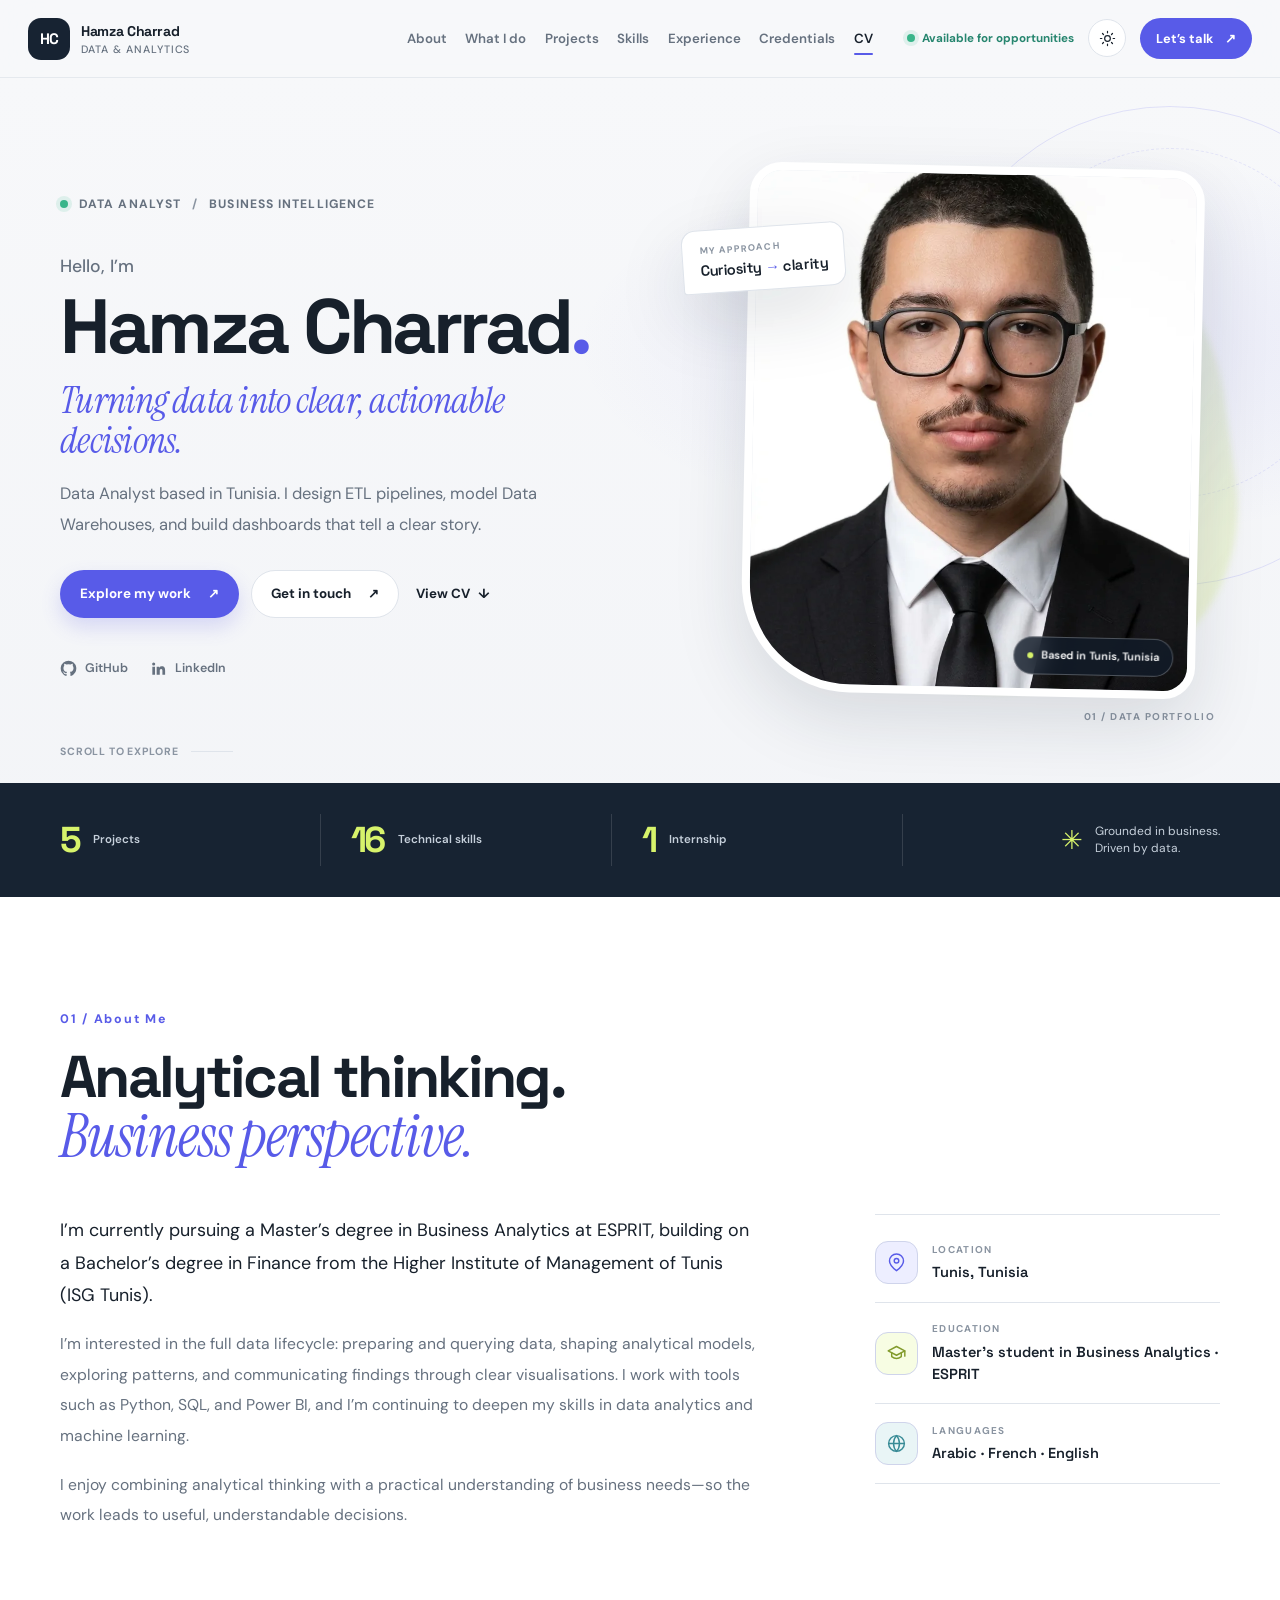
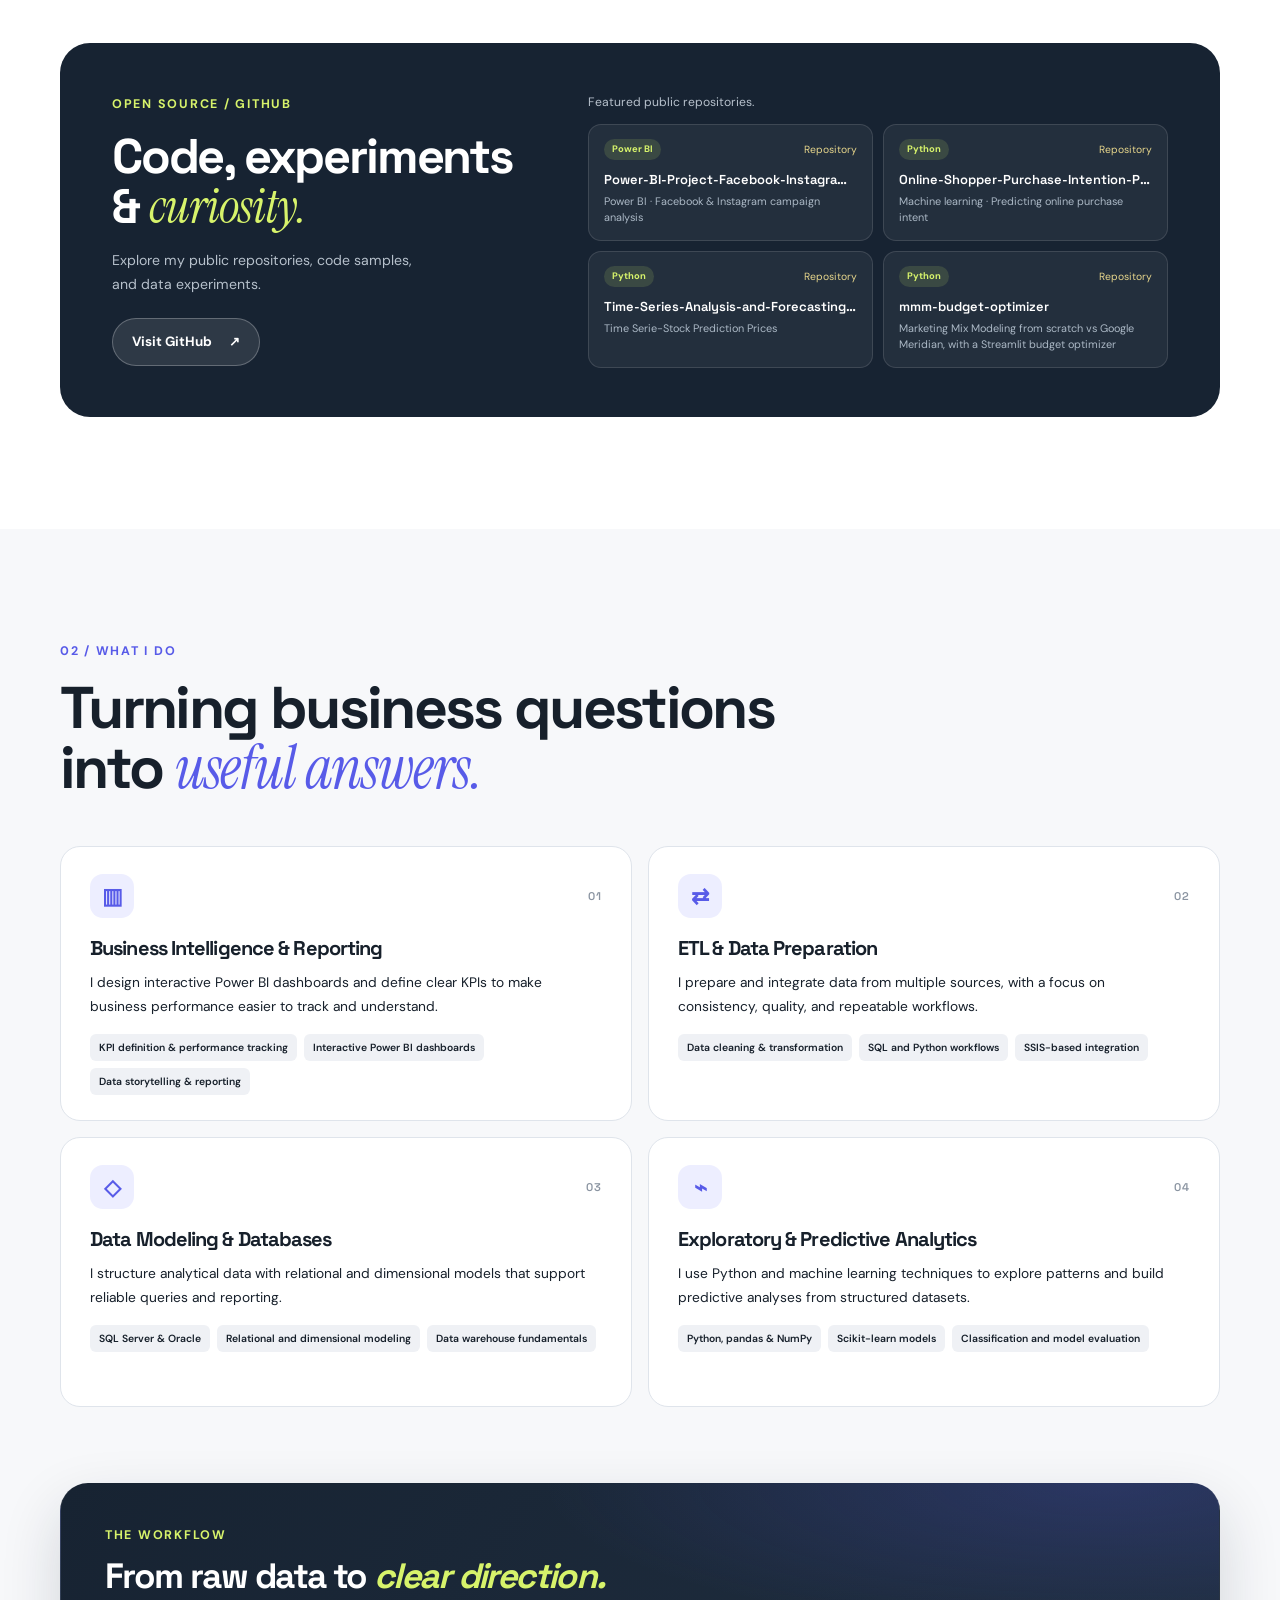
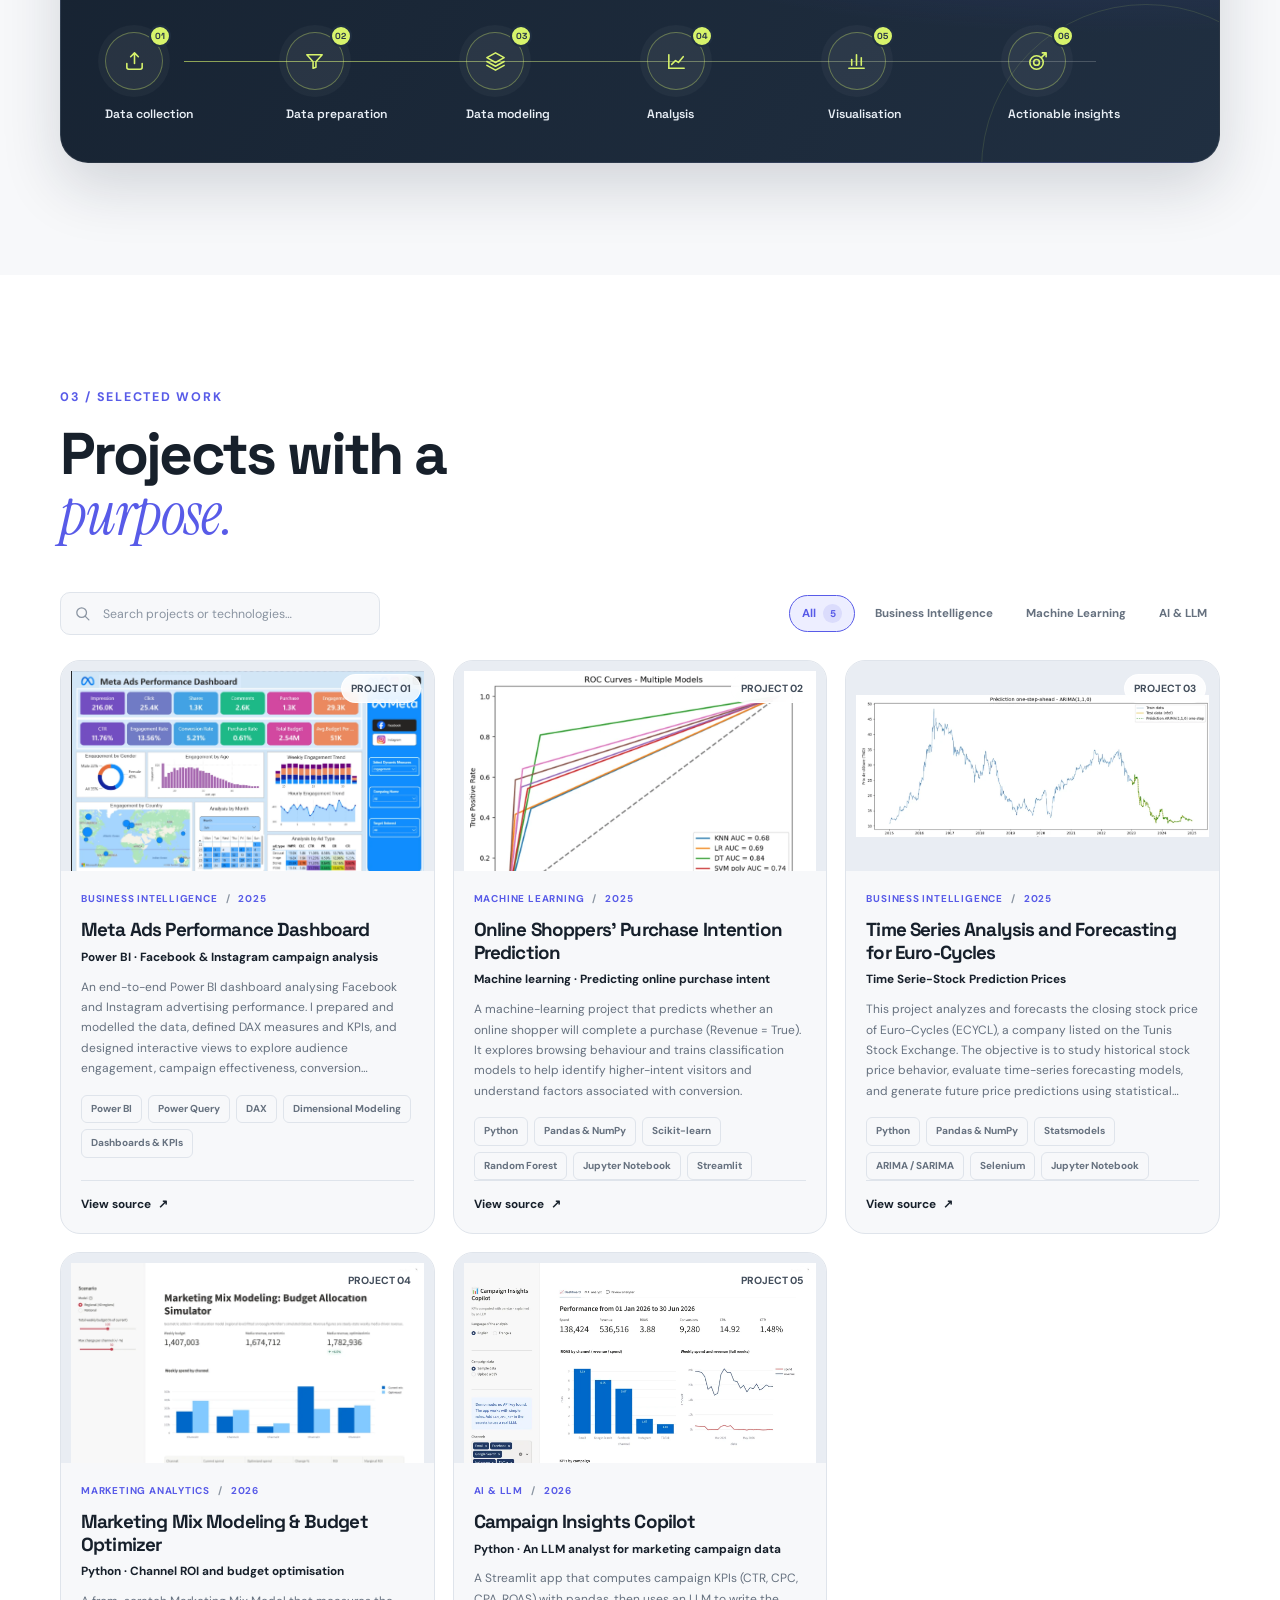
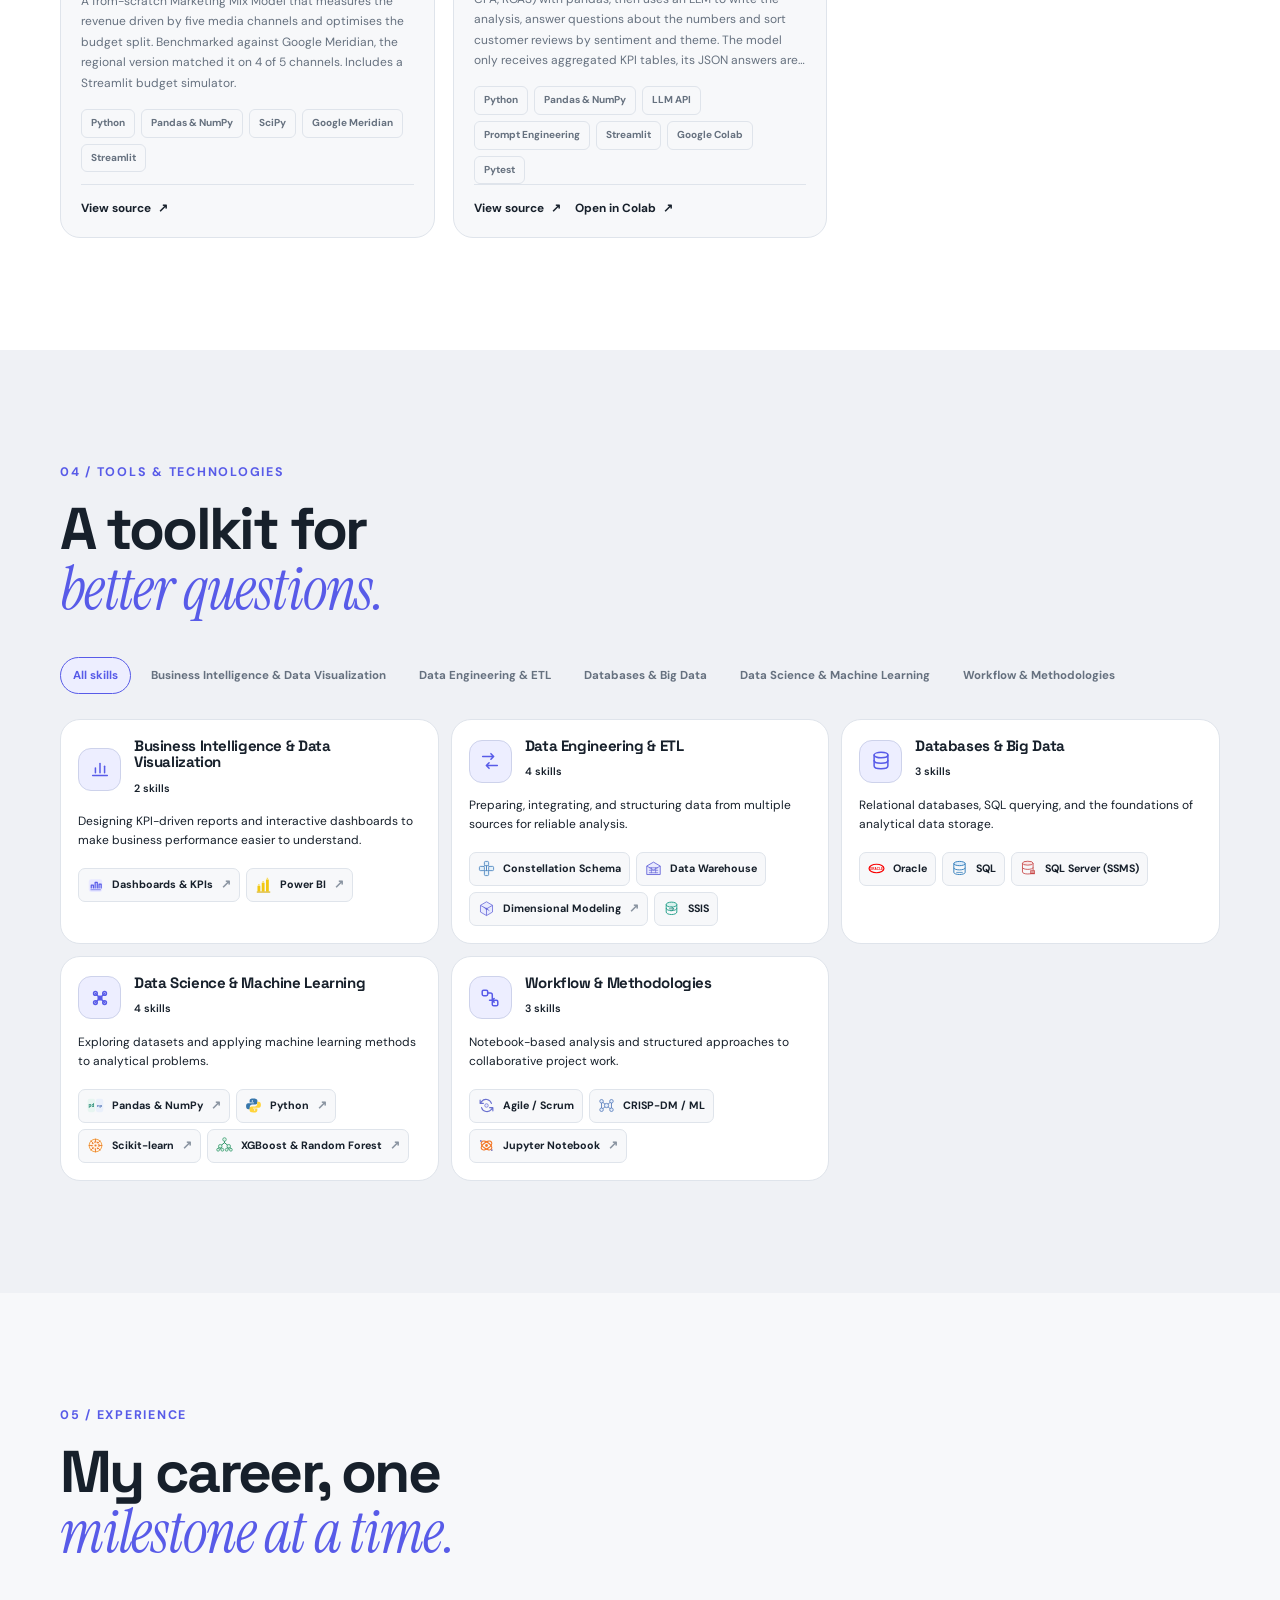
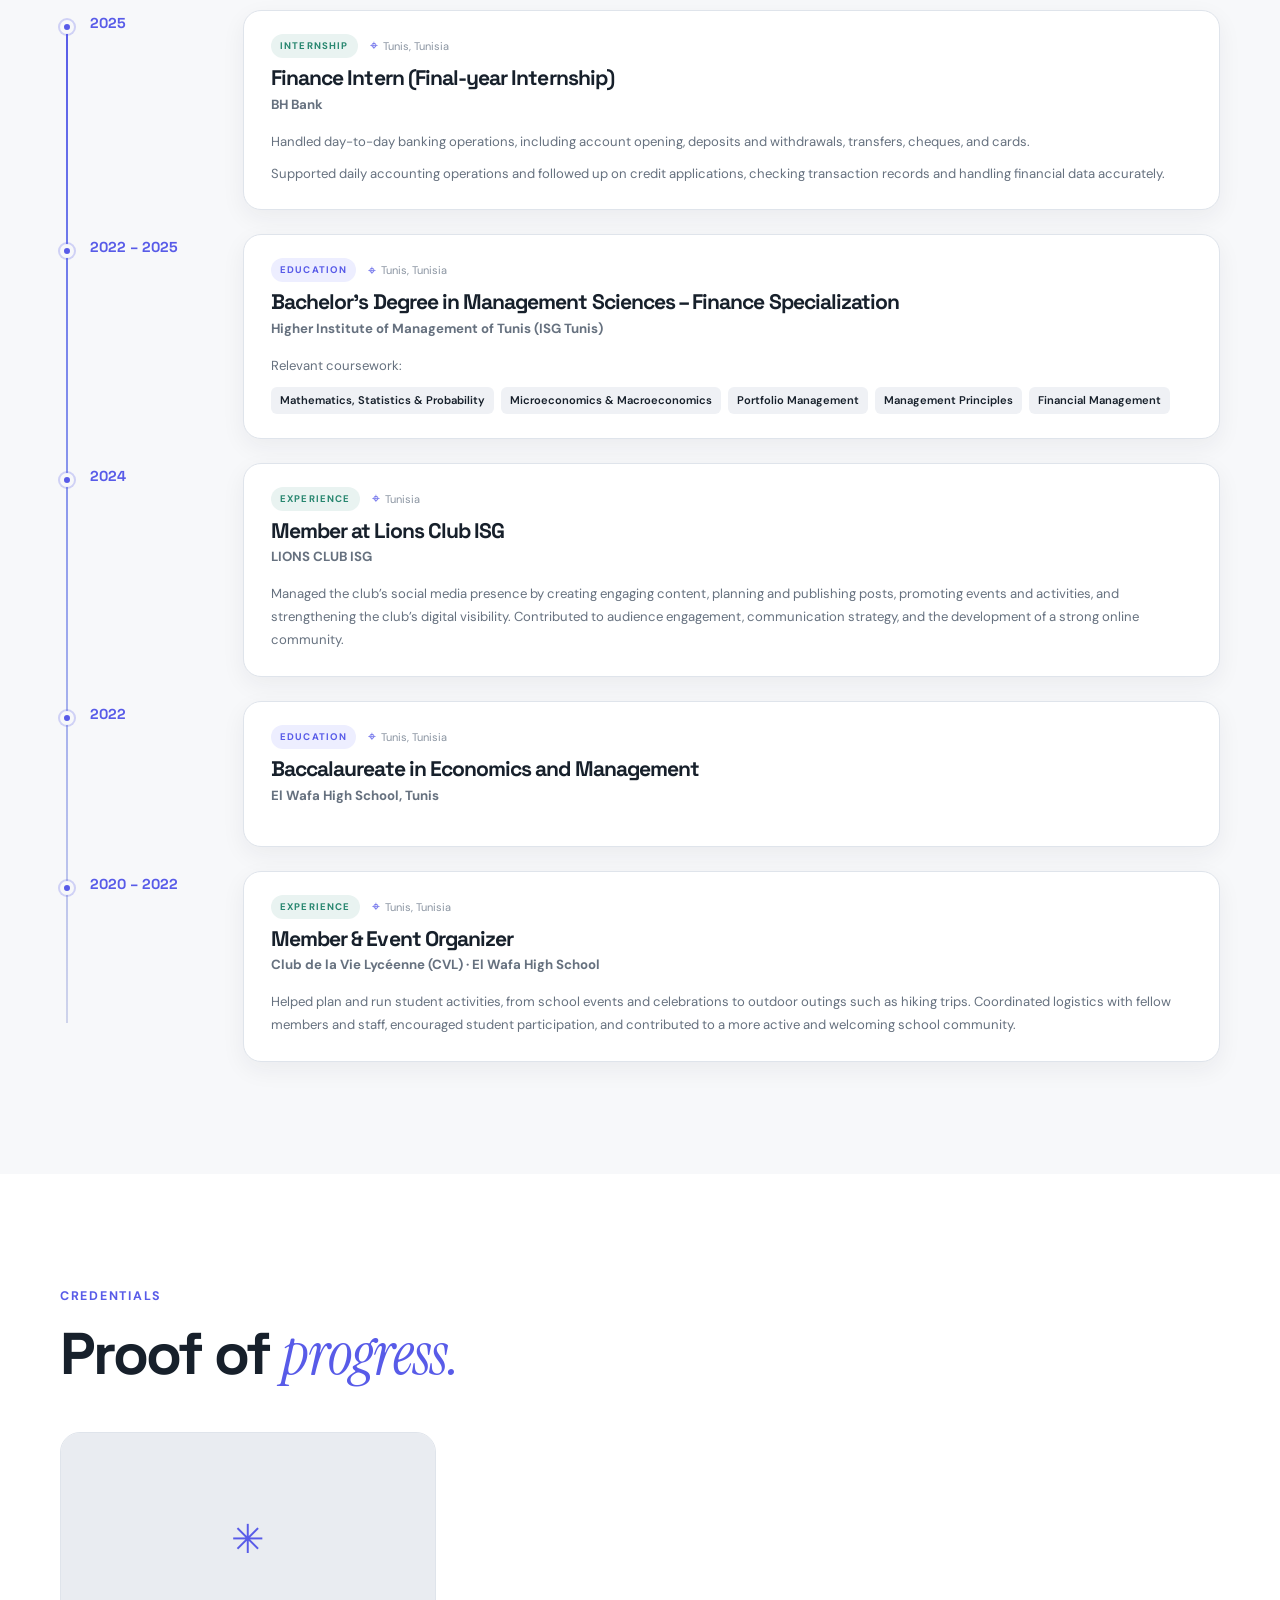
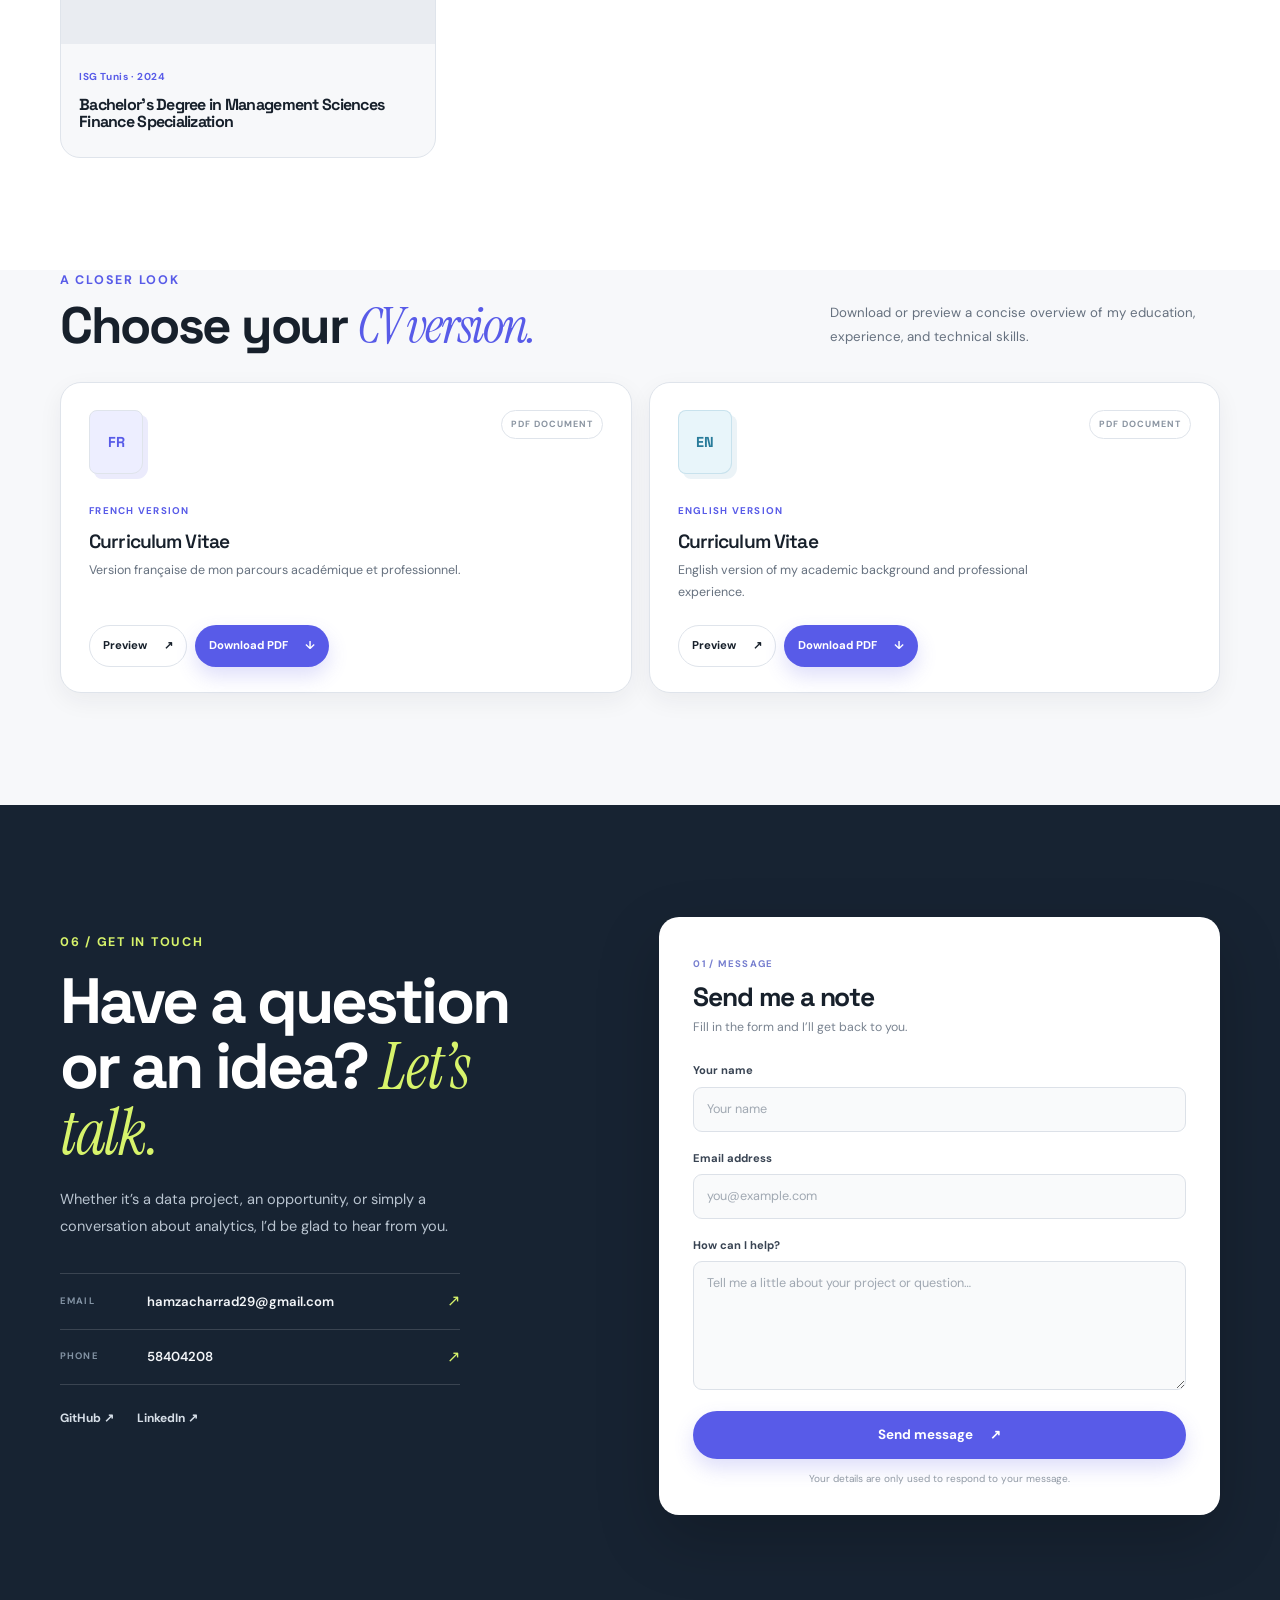
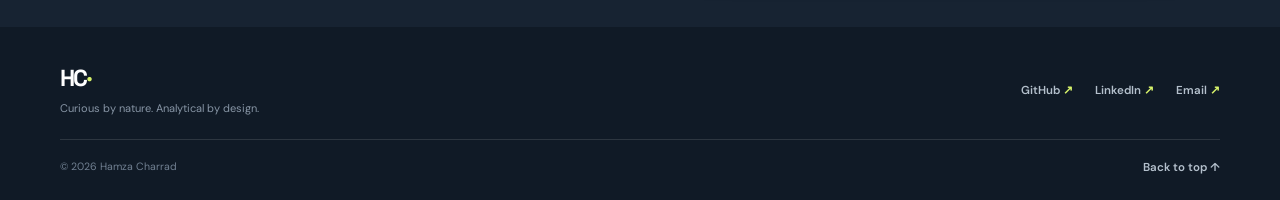
==== index.html @ 12bf494a "Add Campaign Insights Copilot project (AI & LLM) Co-Authored-By: Claude Opus 5.5 <noreply@anthropic." ====
<!DOCTYPE html>
<html lang="en" data-theme="light">
<head>
  <meta charset="utf-8">
  <meta name="viewport" content="width=device-width, initial-scale=1">
  <meta name="theme-color" content="#f7f8fa" media="(prefers-color-scheme: light)">
  <meta name="theme-color" content="#111923" media="(prefers-color-scheme: dark)">
  <meta name="author" content="Hamza Charrad">
  <meta name="robots" content="index, follow">
  <meta name="description" content="Turning data into clear, actionable decisions.">
  <meta property="og:type" content="website">
  <meta property="og:site_name" content="Hamza Charrad — Portfolio">
  <meta property="og:locale" content="en_US">
  <meta name="twitter:card" content="summary">
  <meta property="og:title" content="Hamza Charrad — Data Analyst">
  <meta property="og:description" content="Turning data into clear, actionable decisions.">
  <title>Hamza Charrad — Data Analyst</title>

  <script>
    (() => {
      try {
        const saved = localStorage.getItem('portfolio-theme');
        const systemPrefersDark = window.matchMedia && window.matchMedia('(prefers-color-scheme: dark)').matches;
        document.documentElement.dataset.theme = saved === 'dark' || saved === 'light' ? saved : (systemPrefersDark ? 'dark' : 'light');
      } catch (_) { document.documentElement.dataset.theme = 'light'; }
    })();
  </script>
  <link rel="icon" href="assets/icons/favicon.svg" type="image/svg+xml">
  <link rel="apple-touch-icon" href="assets/icons/apple-touch-icon.png">
  <link rel="preload" href="assets/fonts/dm-sans-latin-400-normal.woff2" as="font" type="font/woff2" crossorigin>
  <link rel="preload" href="assets/fonts/space-grotesk-latin-700-normal.woff2" as="font" type="font/woff2" crossorigin>
  <link rel="stylesheet" href="assets/css/fonts.css?v=2026-11-04b">
  <link rel="stylesheet" href="assets/css/style.css?v=2026-11-04b">

</head>
<body id="top">
  <a class="skip-link" href="#main-content">Skip to content</a>

  <header class="site-header">
    <div class="nav-shell">
      <a class="brand" href="#top" aria-label="Hamza Charrad home">
        <span class="brand-mark">HC</span>
        <span class="brand-name">Hamza Charrad<small>Data &amp; Analytics</small></span>
      </a>

      <button id="nav-toggle" class="nav-toggle" type="button" aria-label="Open navigation" aria-expanded="false" aria-controls="main-nav">
        <span></span><span></span>
      </button>

      <nav id="main-nav" class="main-nav" aria-label="Main navigation">
        <a href="#about">About</a>
        <a href="#services">What I do</a>
        <a href="#projects">Projects</a>
        <a href="#skills">Skills</a>
        <a href="#experience">Experience</a>
        <a href="#certifications">Credentials</a>
        <a href="#cv">CV</a>
      </nav>

      <div class="nav-actions">

          <a class="availability" href="#contact"><span class="availability-dot"></span> Available for opportunities</a>

        <button id="theme-toggle" class="icon-button" type="button" aria-label="Switch to dark theme" aria-pressed="false" title="Switch theme">
          <svg class="icon-sun" viewBox="0 0 24 24" aria-hidden="true"><circle cx="12" cy="12" r="4"></circle><path d="M12 2v2m0 16v2M4.93 4.93l1.42 1.42m11.3 11.3 1.42 1.42M2 12h2m16 0h2M4.93 19.07l1.42-1.42m11.3-11.3 1.42-1.42"></path></svg>
          <svg class="icon-moon" viewBox="0 0 24 24" aria-hidden="true"><path d="M20.2 15.1A8.5 8.5 0 0 1 8.9 3.8 8.8 8.8 0 1 0 20.2 15.1Z"></path></svg>
        </button>
        <a class="nav-cta" href="#contact">Let’s talk <span aria-hidden="true">↗</span></a>
      </div>
    </div>
  </header>

  <main id="main-content">

  <section id="hero" class="hero-section">
    <div class="hero-grid page-shell">
      <div class="hero-copy">
        <p class="eyebrow"><span class="eyebrow-dot"></span>Data Analyst <span class="eyebrow-divider">/</span> Business Intelligence</p>
        <p class="hero-intro-line">Hello, I’m</p>
        <h1>Hamza Charrad<span class="hero-period">.</span></h1>
        <h2 class="hero-headline">Turning data into clear, actionable decisions.</h2>
        <p class="hero-description">Data Analyst based in Tunisia. I design ETL pipelines, model Data Warehouses, and build dashboards that tell a clear story.</p>

        <div class="hero-actions">
          <a class="button button-primary" href="#projects">Explore my work <span aria-hidden="true">↗</span></a>
          <a class="button button-secondary" href="#contact">Get in touch <span aria-hidden="true">↗</span></a>
          <a class="text-link hero-cv-link" href="#cv">View CV <span aria-hidden="true">↓</span></a>
        </div>

        <div class="hero-social-row" role="group" aria-label="Social links">
          <a href="https://github.com/hamzacharrad29-png" target="_blank" rel="noopener noreferrer" aria-label="GitHub"><svg viewBox="0 0 24 24" aria-hidden="true"><path d="M12 .9a11.1 11.1 0 0 0-3.5 21.6c.55.1.76-.24.76-.53v-2.07c-3.1.67-3.76-1.32-3.76-1.32-.5-1.29-1.24-1.63-1.24-1.63-1.02-.7.08-.69.08-.69 1.12.08 1.7 1.15 1.7 1.15 1 1.7 2.6 1.2 3.23.92.1-.73.4-1.22.7-1.5-2.48-.28-5.09-1.24-5.09-5.54 0-1.22.44-2.22 1.16-3-.12-.28-.5-1.42.11-2.96 0 0 .95-.3 3.05 1.15a10.6 10.6 0 0 1 5.55 0c2.1-1.45 3.05-1.15 3.05-1.15.61 1.54.23 2.68.11 2.96.72.78 1.16 1.78 1.16 3 0 4.31-2.62 5.26-5.11 5.53.4.35.76 1.03.76 2.08v3.08c0 .29.2.64.77.53A11.1 11.1 0 0 0 12 .9Z"></path></svg><span>GitHub</span></a>
          <a href="https://www.linkedin.com/in/hamza-charrad/" target="_blank" rel="noopener noreferrer" aria-label="LinkedIn"><svg viewBox="0 0 24 24" aria-hidden="true"><path d="M5.2 3.4a2.2 2.2 0 1 1 0 4.4 2.2 2.2 0 0 1 0-4.4ZM3.3 9.4h3.8v11.3H3.3V9.4Zm6.1 0H13v1.55h.05a4.04 4.04 0 0 1 3.64-2c3.9 0 4.63 2.57 4.63 5.9v5.85h-3.8v-5.18c0-1.24-.02-2.83-1.73-2.83-1.73 0-2 1.35-2 2.74v5.27H9.4V9.4Z"></path></svg><span>LinkedIn</span></a>
        </div>
      </div>

      <div class="hero-visual">
        <div class="hero-visual-glow"></div>
        <div class="hero-photo-frame">

            <picture><source srcset="assets/images/profile/hamza-charrad-portrait.webp" type="image/webp"><img src="assets/images/profile/hamza-charrad-portrait.jpg" alt="Portrait of Hamza Charrad" class="hero-photo" width="768" height="1365" fetchpriority="high" decoding="async"></picture>

          <div class="photo-caption"><span class="caption-mark"></span><span>Based in Tunis, Tunisia</span></div>
        </div>
        <div class="floating-card floating-card-top"><span class="floating-card-label">MY APPROACH</span><strong>Curiosity <span>→</span> clarity</strong></div>
        <span class="visual-index" aria-hidden="true">01 / DATA PORTFOLIO</span>
      </div>
    </div>
    <a class="scroll-cue" href="#about"><span>Scroll to explore</span><span class="scroll-line" aria-hidden="true"></span></a>
  </section>

  <section class="stats-section" aria-label="Portfolio at a glance">
    <div class="stats-grid page-shell">

        <div class="stat-item"><strong>5</strong><span>Projects</span></div>

        <div class="stat-item"><strong>16</strong><span>Technical skills</span></div>

        <div class="stat-item"><strong>1</strong><span>Internship</span></div>

      <div class="stat-note"><span class="stat-note-mark">✳</span><span>Grounded in business.<br>Driven by data.</span></div>
    </div>
  </section>

  <section id="about" class="content-section about-section">
    <div class="page-shell">
      <div class="section-heading section-heading-split">
        <div><p class="section-kicker">01 / About Me </p><h2>Analytical thinking.<br><em>Business perspective.</em></h2></div>
      </div>
      <div class="about-layout">
        <div class="about-copy">
          <p>I’m currently pursuing a Master’s degree in Business Analytics at ESPRIT, building on a Bachelor’s degree in Finance from the Higher Institute of Management of Tunis (ISG Tunis).</p>

<p>I’m interested in the full data lifecycle: preparing and querying data, shaping analytical models, exploring patterns, and communicating findings through clear visualisations. I work with tools such as Python, SQL, and Power BI, and I’m continuing to deepen my skills in data analytics and machine learning.</p>

<p>I enjoy combining analytical thinking with a practical understanding of business needs—so the work leads to useful, understandable decisions.</p>
        </div>
        <aside class="profile-facts" aria-label="Profile details">

          <div class="profile-fact">
            <span class="fact-icon fact-icon-location" aria-hidden="true"><svg viewBox="0 0 24 24"><path d="M20 10.2c0 5.1-8 11.1-8 11.1S4 15.3 4 10.2a8 8 0 1 1 16 0Z"/><circle cx="12" cy="10" r="2.6"/></svg></span>
            <span class="fact-copy"><span class="fact-label">LOCATION</span><strong>Tunis, Tunisia</strong></span>
          </div>

          <div class="profile-fact">
            <span class="fact-icon fact-icon-education" aria-hidden="true"><svg viewBox="0 0 24 24"><path d="m2.5 9 9.5-5 9.5 5-9.5 5-9.5-5Z"/><path d="M6.5 11.2v4.3c3.5 2.8 7.5 2.8 11 0v-4.3M21.5 9v6"/></svg></span>
            <span class="fact-copy"><span class="fact-label">EDUCATION</span><strong>Master’s student in Business Analytics · ESPRIT</strong></span>
          </div>

          <div class="profile-fact">
            <span class="fact-icon fact-icon-languages" aria-hidden="true"><svg viewBox="0 0 24 24"><circle cx="12" cy="12" r="9"/><path d="M3.5 12h17M12 3c2.3 2.5 3.4 5.5 3.4 9s-1.1 6.5-3.4 9c-2.3-2.5-3.4-5.5-3.4-9S9.7 5.5 12 3Z"/></svg></span>
            <span class="fact-copy"><span class="fact-label">LANGUAGES</span><strong>Arabic · French · English</strong></span>
          </div>

        </aside>
      </div>
    </div>
  </section>

  <section id="github" class="github-section">
    <div class="page-shell">
      <div class="github-panel" data-github-url="https://github.com/hamzacharrad29-png">
        <div class="github-copy">
          <p class="section-kicker">OPEN SOURCE / GITHUB</p>
          <h2>Code, experiments<br> &amp; <em>curiosity.</em></h2>
          <p>Explore my public repositories, code samples, and data experiments.</p>
          <a class="button button-light" href="https://github.com/hamzacharrad29-png" target="_blank" rel="noopener noreferrer">Visit GitHub <span aria-hidden="true">↗</span></a>
        </div>
        <div class="github-content">
          <p id="gh-status" class="github-status" role="status">Featured public repositories.</p>
          <div id="gh-grid" class="github-grid">
            <a class="github-card" href="https://github.com/hamzacharrad29-png/Power-BI-Project-Facebook-Instagram-Social-Media-Analysis" target="_blank" rel="noopener noreferrer"><div class="github-card-top"><span class="github-language">Power BI</span><span class="github-stars">Repository</span></div><strong>Power-BI-Project-Facebook-Instagram-Social-Media-Analysis</strong><p>Power BI · Facebook &amp; Instagram campaign analysis</p></a>
            <a class="github-card" href="https://github.com/hamzacharrad29-png/Online-Shopper-Purchase-Intention-Prediction" target="_blank" rel="noopener noreferrer"><div class="github-card-top"><span class="github-language">Python</span><span class="github-stars">Repository</span></div><strong>Online-Shopper-Purchase-Intention-Prediction</strong><p>Machine learning · Predicting online purchase intent</p></a>
            <a class="github-card" href="https://github.com/hamzacharrad29-png/Time-Series-Analysis-and-Forecasting-for-a-Company" target="_blank" rel="noopener noreferrer"><div class="github-card-top"><span class="github-language">Python</span><span class="github-stars">Repository</span></div><strong>Time-Series-Analysis-and-Forecasting-for-a-Company</strong><p>Time Serie-Stock Prediction Prices</p></a>
            <a class="github-card" href="https://github.com/hamzacharrad29-png/mmm-budget-optimizer" target="_blank" rel="noopener noreferrer"><div class="github-card-top"><span class="github-language">Python</span><span class="github-stars">Repository</span></div><strong>mmm-budget-optimizer</strong><p>Marketing Mix Modeling from scratch vs Google Meridian, with a Streamlit budget optimizer</p></a>
          </div>
        </div>
      </div>
    </div>
  </section>

  <section id="services" class="content-section services-section">
    <div class="page-shell">
      <div class="section-heading">
        <div><p class="section-kicker">02 / WHAT I DO</p><h2>Turning business questions <br> into <em>useful answers.</em></h2></div>
      </div>
      <div class="service-grid">

          <article class="service-card">
            <div class="service-card-top"><span class="service-icon" aria-hidden="true"></span><span class="service-number">01</span></div>
            <h3>Business Intelligence &amp; Reporting</h3>
            <p>I design interactive Power BI dashboards and define clear KPIs to make business performance easier to track and understand.</p>
            <ul><li>KPI definition &amp; performance tracking</li><li>Interactive Power BI dashboards</li><li>Data storytelling &amp; reporting</li></ul>
          </article>

          <article class="service-card">
            <div class="service-card-top"><span class="service-icon" aria-hidden="true"></span><span class="service-number">02</span></div>
            <h3>ETL &amp; Data Preparation</h3>
            <p>I prepare and integrate data from multiple sources, with a focus on consistency, quality, and repeatable workflows.</p>
            <ul><li>Data cleaning &amp; transformation</li><li>SQL and Python workflows</li><li>SSIS-based integration</li></ul>
          </article>

          <article class="service-card">
            <div class="service-card-top"><span class="service-icon" aria-hidden="true"></span><span class="service-number">03</span></div>
            <h3>Data Modeling &amp; Databases</h3>
            <p>I structure analytical data with relational and dimensional models that support reliable queries and reporting.</p>
            <ul><li>SQL Server &amp; Oracle</li><li>Relational and dimensional modeling</li><li>Data warehouse fundamentals</li></ul>
          </article>

          <article class="service-card">
            <div class="service-card-top"><span class="service-icon" aria-hidden="true"></span><span class="service-number">04</span></div>
            <h3>Exploratory &amp; Predictive Analytics</h3>
            <p>I use Python and machine learning techniques to explore patterns and build predictive analyses from structured datasets.</p>
            <ul><li>Python, pandas &amp; NumPy</li><li>Scikit-learn models</li><li>Classification and model evaluation</li></ul>
          </article>

      </div>

      <div class="workflow-panel">
        <div class="workflow-heading">
          <div><p class="section-kicker">THE WORKFLOW</p><h3>From raw data to <em>clear direction.</em></h3></div>
        </div>
        <ol class="workflow-steps">

          <li class="workflow-step">
            <span class="workflow-step-marker">
              <span class="workflow-step-number">01</span>
              <span class="workflow-step-icon" aria-hidden="true"><svg viewBox="0 0 24 24"><path d="M12 14V3m0 0L8 7m4-4 4 4"/><path d="M4 14v4a2 2 0 0 0 2 2h12a2 2 0 0 0 2-2v-4"/></svg></span>
            </span>
            <span class="workflow-step-title">Data collection</span>
          </li>

          <li class="workflow-step">
            <span class="workflow-step-marker">
              <span class="workflow-step-number">02</span>
              <span class="workflow-step-icon" aria-hidden="true"><svg viewBox="0 0 24 24"><path d="M4 5h16l-6.5 7.2V18l-3 1v-6.8L4 5Z"/></svg></span>
            </span>
            <span class="workflow-step-title">Data preparation</span>
          </li>

          <li class="workflow-step">
            <span class="workflow-step-marker">
              <span class="workflow-step-number">03</span>
              <span class="workflow-step-icon" aria-hidden="true"><svg viewBox="0 0 24 24"><path d="m12 3 9 5-9 5-9-5 9-5Z"/><path d="m3 12 9 5 9-5"/><path d="m3 16 9 5 9-5"/></svg></span>
            </span>
            <span class="workflow-step-title">Data modeling</span>
          </li>

          <li class="workflow-step">
            <span class="workflow-step-marker">
              <span class="workflow-step-number">04</span>
              <span class="workflow-step-icon" aria-hidden="true"><svg viewBox="0 0 24 24"><path d="M4 19V5"/><path d="M4 19h16"/><path d="m7 15 4-4 3 2 5-6"/></svg></span>
            </span>
            <span class="workflow-step-title">Analysis</span>
          </li>

          <li class="workflow-step">
            <span class="workflow-step-marker">
              <span class="workflow-step-number">05</span>
              <span class="workflow-step-icon" aria-hidden="true"><svg viewBox="0 0 24 24"><path d="M4 19h16"/><path d="M7 16V10"/><path d="M12 16V5"/><path d="M17 16v-8"/></svg></span>
            </span>
            <span class="workflow-step-title">Visualisation</span>
          </li>

          <li class="workflow-step">
            <span class="workflow-step-marker">
              <span class="workflow-step-number">06</span>
              <span class="workflow-step-icon" aria-hidden="true"><svg viewBox="0 0 24 24"><circle cx="11" cy="13" r="7"/><circle cx="11" cy="13" r="3"/><path d="m16 8 5-5m-4 0h4v4"/></svg></span>
            </span>
            <span class="workflow-step-title">Actionable insights</span>
          </li>

        </ol>
      </div>

    </div>
  </section>

  <section id="projects" class="content-section projects-section">
    <div class="page-shell">
      <div class="section-heading section-heading-split projects-heading">
        <div><p class="section-kicker">03 / SELECTED WORK</p><h2>Projects with a<br><em>purpose.</em></h2></div>
      </div>

      <div class="project-toolbar">
        <label class="search-wrap">
          <svg viewBox="0 0 24 24" aria-hidden="true"><circle cx="10.8" cy="10.8" r="6.8"></circle><path d="m16 16 5 5"></path></svg>
          <input type="search" id="project-search" aria-label="Search projects or technologies" placeholder="Search projects or technologies…" autocomplete="off">
        </label>
        <div class="filter-group" role="group" aria-label="Filter projects">
          <button type="button" class="filter-button is-active" data-filter="all" aria-pressed="true">All <span>5</span></button>
          <button type="button" class="filter-button" data-filter="bi" aria-pressed="false">Business Intelligence</button><button type="button" class="filter-button" data-filter="ml" aria-pressed="false">Machine Learning</button><button type="button" class="filter-button" data-filter="ai" aria-pressed="false">AI &amp; LLM</button>
        </div>
      </div>

      <div class="project-grid" id="project-grid">

          <article class="project-card" data-category="bi" data-search="Meta Ads Performance Dashboard Power BI · Facebook &amp; Instagram campaign analysis Power BI Business Intelligence">
            <div class="project-media">
              <picture><source srcset="assets/images/projects/meta-ads-performance-dashboard.webp" type="image/webp"><img src="assets/images/projects/meta-ads-performance-dashboard.png" alt="Meta Ads Performance Dashboard preview" width="1511" height="867" loading="lazy" decoding="async"></picture>
              <span class="project-index">PROJECT 01</span>
            </div>
            <div class="project-card-body">
              <div class="project-meta"><span>Business Intelligence</span><span class="meta-separator">/</span><span>2025</span></div>
              <h3>Meta Ads Performance Dashboard</h3>
              <p class="project-subtitle">Power BI · Facebook &amp; Instagram campaign analysis</p>
              <p class="project-description">An end-to-end Power BI dashboard analysing Facebook and Instagram advertising performance. I prepared and modelled the data, defined DAX measures and KPIs, and designed interactive views to explore audience engagement, campaign effectiveness, conversion performance, and optimisation opportunities.</p>
              <div class="project-tags"><span class="technology-tag">Power BI</span><span class="technology-tag">Power Query</span><span class="technology-tag">DAX</span><span class="technology-tag">Dimensional Modeling</span><span class="technology-tag">Dashboards &amp; KPIs</span></div>
              <div class="project-card-footer">
                <a href="https://github.com/hamzacharrad29-png/Power-BI-Project-Facebook-Instagram-Social-Media-Analysis" target="_blank" rel="noopener noreferrer">View source <span aria-hidden="true">↗</span></a>

              </div>
            </div>
          </article>

          <article class="project-card" data-category="ml" data-search="Online Shoppers’ Purchase Intention Prediction Machine learning · Predicting online purchase intent Python Machine Learning">
            <div class="project-media">
              <picture><source srcset="assets/images/projects/online-shoppers-purchase-intention.webp" type="image/webp"><img src="assets/images/projects/online-shoppers-purchase-intention.png" alt="Online Shoppers’ Purchase Intention Prediction preview" width="917" height="682" loading="lazy" decoding="async"></picture>
              <span class="project-index">PROJECT 02</span>
            </div>
            <div class="project-card-body">
              <div class="project-meta"><span>Machine Learning</span><span class="meta-separator">/</span><span>2025</span></div>
              <h3>Online Shoppers’ Purchase Intention Prediction</h3>
              <p class="project-subtitle">Machine learning · Predicting online purchase intent</p>
              <p class="project-description">A machine-learning project that predicts whether an online shopper will complete a purchase (Revenue = True). It explores browsing behaviour and trains classification models to help identify higher-intent visitors and understand factors associated with conversion.</p>
              <div class="project-tags"><span class="technology-tag">Python</span><span class="technology-tag">Pandas &amp; NumPy</span><span class="technology-tag">Scikit-learn</span><span class="technology-tag">Random Forest</span><span class="technology-tag">Jupyter Notebook</span><span class="technology-tag">Streamlit</span></div>
              <div class="project-card-footer">
                <a href="https://github.com/hamzacharrad29-png/Online-Shopper-Purchase-Intention-Prediction" target="_blank" rel="noopener noreferrer">View source <span aria-hidden="true">↗</span></a>

              </div>
            </div>
          </article>

          <article class="project-card" data-category="bi" data-search="Time Series Analysis and Forecasting for Euro-Cycles Time Serie-Stock Prediction Prices Python Business Intelligence">
            <div class="project-media">
              <picture><source srcset="assets/images/projects/euro-cycles-time-series-forecasting.webp" type="image/webp"><img src="assets/images/projects/euro-cycles-time-series-forecasting.png" alt="Time Series Analysis and Forecasting for Euro-Cycles preview" width="1045" height="422" loading="lazy" decoding="async"></picture>
              <span class="project-index">PROJECT 03</span>
            </div>
            <div class="project-card-body">
              <div class="project-meta"><span>Business Intelligence</span><span class="meta-separator">/</span><span>2025</span></div>
              <h3>Time Series Analysis and Forecasting for Euro-Cycles</h3>
              <p class="project-subtitle">Time Serie-Stock Prediction Prices</p>
              <p class="project-description">This project analyzes and forecasts the closing stock price of Euro-Cycles (ECYCL), a company listed on the Tunis Stock Exchange.

The objective is to study historical stock price behavior, evaluate time-series forecasting models, and generate future price predictions using statistical techniques.</p>
              <div class="project-tags"><span class="technology-tag">Python</span><span class="technology-tag">Pandas &amp; NumPy</span><span class="technology-tag">Statsmodels</span><span class="technology-tag">ARIMA / SARIMA</span><span class="technology-tag">Selenium</span><span class="technology-tag">Jupyter Notebook</span></div>
              <div class="project-card-footer">
                <a href="https://github.com/hamzacharrad29-png/Time-Series-Analysis-and-Forecasting-for-a-Company" target="_blank" rel="noopener noreferrer">View source <span aria-hidden="true">↗</span></a>

              </div>
            </div>
          </article>

          <article class="project-card" data-category="ml" data-search="Marketing Mix Modeling Budget Optimizer MMM marketing analytics ROI budget allocation Google Meridian Bayesian Streamlit regression Python Machine Learning">
            <div class="project-media">
              <picture><source srcset="assets/images/projects/mmm-budget-optimizer.webp" type="image/webp"><img src="assets/images/projects/mmm-budget-optimizer.png" alt="Marketing Mix Modeling budget simulator preview" width="1440" height="900" loading="lazy" decoding="async"></picture>
              <span class="project-index">PROJECT 04</span>
            </div>
            <div class="project-card-body">
              <div class="project-meta"><span>Marketing Analytics</span><span class="meta-separator">/</span><span>2026</span></div>
              <h3>Marketing Mix Modeling &amp; Budget Optimizer</h3>
              <p class="project-subtitle">Python · Channel ROI and budget optimisation</p>
              <p class="project-description">A from-scratch Marketing Mix Model that measures the revenue driven by five media channels and optimises the budget split. Benchmarked against Google Meridian, the regional version matched it on 4 of 5 channels. Includes a Streamlit budget simulator.</p>
              <div class="project-tags"><span class="technology-tag">Python</span><span class="technology-tag">Pandas &amp; NumPy</span><span class="technology-tag">SciPy</span><span class="technology-tag">Google Meridian</span><span class="technology-tag">Streamlit</span></div>
              <div class="project-card-footer">
                <a href="https://github.com/hamzacharrad29-png/mmm-budget-optimizer" target="_blank" rel="noopener noreferrer">View source <span aria-hidden="true">↗</span></a>

              </div>
            </div>
          </article>

          <article class="project-card" data-category="ai" data-search="Campaign Insights Copilot LLM generative AI GenAI large language model prompt engineering marketing analytics campaign KPIs ROAS CPA CTR review sentiment analysis JSON Streamlit Google Colab pytest Python AI &amp; LLM">
            <div class="project-media">
              <picture><source srcset="assets/images/projects/campaign-insights-copilot.webp" type="image/webp"><img src="assets/images/projects/campaign-insights-copilot.png" alt="Campaign Insights Copilot dashboard preview" width="1400" height="900" loading="lazy" decoding="async"></picture>
              <span class="project-index">PROJECT 05</span>
            </div>
            <div class="project-card-body">
              <div class="project-meta"><span>AI &amp; LLM</span><span class="meta-separator">/</span><span>2026</span></div>
              <h3>Campaign Insights Copilot</h3>
              <p class="project-subtitle">Python · An LLM analyst for marketing campaign data</p>
              <p class="project-description">A Streamlit app that computes campaign KPIs (CTR, CPC, CPA, ROAS) with pandas, then uses an LLM to write the analysis, answer questions about the numbers and sort customer reviews by sentiment and theme. The model only receives aggregated KPI tables, its JSON answers are validated, and a demo mode runs without an API key. The whole project, app included, runs from one Google Colab notebook.</p>
              <div class="project-tags"><span class="technology-tag">Python</span><span class="technology-tag">Pandas &amp; NumPy</span><span class="technology-tag">LLM API</span><span class="technology-tag">Prompt Engineering</span><span class="technology-tag">Streamlit</span><span class="technology-tag">Google Colab</span><span class="technology-tag">Pytest</span></div>
              <div class="project-card-footer">
                <a href="https://github.com/hamzacharrad29-png/campaign-insights-copilot" target="_blank" rel="noopener noreferrer">View source <span aria-hidden="true">↗</span></a>
                <a href="https://colab.research.google.com/github/hamzacharrad29-png/campaign-insights-copilot/blob/main/Campaign_Insights_Copilot.ipynb" target="_blank" rel="noopener noreferrer">Open in Colab <span aria-hidden="true">↗</span></a>
              </div>
            </div>
          </article>

      </div>
      <p id="no-projects" class="empty-state" role="status" hidden>No projects match your search. Try another keyword or category.</p>
      <p id="project-count-status" class="visually-hidden" aria-live="polite"></p>
    </div>
  </section>

  <section id="skills" class="content-section skills-section">
    <div class="page-shell">
      <div class="section-heading section-heading-split">
        <div><p class="section-kicker">04 / TOOLS &amp; TECHNOLOGIES</p><h2>A toolkit for<br><em>better questions.</em></h2></div>
      </div>
      <div class="skills-filter" id="skill-tabs" role="group" aria-label="Filter skills by category">
        <button type="button" class="filter-button is-active" data-skill-filter="all" aria-pressed="true">All skills</button>
        <button type="button" class="filter-button" data-skill-filter="cat-1" aria-pressed="false">Business Intelligence &amp; Data Visualization</button><button type="button" class="filter-button" data-skill-filter="cat-2" aria-pressed="false">Data Engineering &amp; ETL</button><button type="button" class="filter-button" data-skill-filter="cat-3" aria-pressed="false">Databases &amp; Big Data</button><button type="button" class="filter-button" data-skill-filter="cat-4" aria-pressed="false">Data Science &amp; Machine Learning</button><button type="button" class="filter-button" data-skill-filter="cat-5" aria-pressed="false">Workflow &amp; Methodologies</button>
      </div>
      <div class="skills-grid">

          <article class="skill-card" data-skill-cat="cat-1">
            <div class="skill-card-heading">
              <span class="skill-icon" aria-hidden="true">

                  <svg viewBox="0 0 24 24"><path d="M4 19h16"/><path d="M7 16v-5"/><path d="M12 16V6"/><path d="M17 16V9"/></svg></span>
              <div><h3>Business Intelligence &amp; Data Visualization</h3><span class="skill-count">2 skills</span></div>
            </div>
            <p>Designing KPI-driven reports and interactive dashboards to make business performance easier to understand.</p>
            <div class="skill-tags">

                  <button type="button" class="skill-tag" data-skill-query="Dashboards &amp; KPIs" title="Find projects using Dashboards &amp; KPIs">
                    <img class="skill-logo" src="assets/icons/tech/dashboard.svg" alt="" width="19" height="19" loading="lazy" decoding="async">
                    <span class="skill-name">Dashboards &amp; KPIs</span><span class="skill-link" aria-hidden="true">↗</span>
                  </button>

                  <button type="button" class="skill-tag" data-skill-query="Power BI" title="Find projects using Power BI">
                    <img class="skill-logo" src="assets/icons/tech/powerbi.svg" alt="" width="19" height="19" loading="lazy" decoding="async">
                    <span class="skill-name">Power BI</span><span class="skill-link" aria-hidden="true">↗</span>
                  </button>

            </div>
          </article>

          <article class="skill-card" data-skill-cat="cat-2">
            <div class="skill-card-heading">
              <span class="skill-icon" aria-hidden="true">

                  <svg viewBox="0 0 24 24"><path d="M4 7h12m0 0-3-3m3 3-3 3"/><path d="M20 17H8m0 0 3-3m-3 3 3 3"/></svg></span>
              <div><h3>Data Engineering &amp; ETL</h3><span class="skill-count">4 skills</span></div>
            </div>
            <p>Preparing, integrating, and structuring data from multiple sources for reliable analysis.</p>
            <div class="skill-tags">

                  <span class="skill-tag is-static">
                    <img class="skill-logo" src="assets/icons/tech/schema.svg" alt="" width="19" height="19" loading="lazy" decoding="async">
                    <span class="skill-name">Constellation Schema</span>
                  </span>

                  <span class="skill-tag is-static">
                    <img class="skill-logo" src="assets/icons/tech/warehouse.svg" alt="" width="19" height="19" loading="lazy" decoding="async">
                    <span class="skill-name">Data Warehouse</span>
                  </span>

                  <button type="button" class="skill-tag" data-skill-query="Dimensional Modeling" title="Find projects using Dimensional Modeling">
                    <img class="skill-logo" src="assets/icons/tech/dimensional-model.svg" alt="" width="19" height="19" loading="lazy" decoding="async">
                    <span class="skill-name">Dimensional Modeling</span><span class="skill-link" aria-hidden="true">↗</span>
                  </button>

                  <span class="skill-tag is-static">
                    <img class="skill-logo" src="assets/icons/tech/ssis.svg" alt="" width="19" height="19" loading="lazy" decoding="async">
                    <span class="skill-name">SSIS</span>
                  </span>

            </div>
          </article>

          <article class="skill-card" data-skill-cat="cat-3">
            <div class="skill-card-heading">
              <span class="skill-icon" aria-hidden="true">

                  <svg viewBox="0 0 24 24"><ellipse cx="12" cy="5.5" rx="7.5" ry="3"/><path d="M4.5 5.5v6c0 1.7 3.4 3 7.5 3s7.5-1.3 7.5-3v-6"/><path d="M4.5 11.5v6c0 1.7 3.4 3 7.5 3s7.5-1.3 7.5-3v-6"/></svg></span>
              <div><h3>Databases &amp; Big Data</h3><span class="skill-count">3 skills</span></div>
            </div>
            <p>Relational databases, SQL querying, and the foundations of analytical data storage.</p>
            <div class="skill-tags">

                  <span class="skill-tag is-static">
                    <img class="skill-logo" src="assets/icons/tech/oracle.svg" alt="" width="19" height="19" loading="lazy" decoding="async">
                    <span class="skill-name">Oracle</span>
                  </span>

                  <span class="skill-tag is-static">
                    <img class="skill-logo" src="assets/icons/tech/sql.svg" alt="" width="19" height="19" loading="lazy" decoding="async">
                    <span class="skill-name">SQL</span>
                  </span>

                  <span class="skill-tag is-static">
                    <img class="skill-logo" src="assets/icons/tech/sqlserver.svg" alt="" width="19" height="19" loading="lazy" decoding="async">
                    <span class="skill-name">SQL Server (SSMS)</span>
                  </span>

            </div>
          </article>

          <article class="skill-card" data-skill-cat="cat-4">
            <div class="skill-card-heading">
              <span class="skill-icon" aria-hidden="true">

                  <svg viewBox="0 0 24 24"><path d="m7 7 5 5 5-5M7 17l5-5 5 5"/><circle cx="7" cy="7" r="2"/><circle cx="17" cy="7" r="2"/><circle cx="12" cy="12" r="2"/><circle cx="7" cy="17" r="2"/><circle cx="17" cy="17" r="2"/></svg></span>
              <div><h3>Data Science &amp; Machine Learning</h3><span class="skill-count">4 skills</span></div>
            </div>
            <p>Exploring datasets and applying machine learning methods to analytical problems.</p>
            <div class="skill-tags">

                  <button type="button" class="skill-tag" data-skill-query="Pandas &amp; NumPy" title="Find projects using Pandas &amp; NumPy">
                    <img class="skill-logo" src="assets/icons/tech/pandas-numpy.svg" alt="" width="19" height="19" loading="lazy" decoding="async">
                    <span class="skill-name">Pandas &amp; NumPy</span><span class="skill-link" aria-hidden="true">↗</span>
                  </button>

                  <button type="button" class="skill-tag" data-skill-query="Python" title="Find projects using Python">
                    <img class="skill-logo" src="assets/icons/tech/python.svg" alt="" width="19" height="19" loading="lazy" decoding="async">
                    <span class="skill-name">Python</span><span class="skill-link" aria-hidden="true">↗</span>
                  </button>

                  <button type="button" class="skill-tag" data-skill-query="Scikit-learn" title="Find projects using Scikit-learn">
                    <img class="skill-logo" src="assets/icons/tech/scikit-learn.svg" alt="" width="19" height="19" loading="lazy" decoding="async">
                    <span class="skill-name">Scikit-learn</span><span class="skill-link" aria-hidden="true">↗</span>
                  </button>

                  <button type="button" class="skill-tag" data-skill-query="Random Forest" title="Find projects using XGBoost &amp; Random Forest">
                    <img class="skill-logo" src="assets/icons/tech/xgboost.svg" alt="" width="19" height="19" loading="lazy" decoding="async">
                    <span class="skill-name">XGBoost &amp; Random Forest</span><span class="skill-link" aria-hidden="true">↗</span>
                  </button>

            </div>
          </article>

          <article class="skill-card" data-skill-cat="cat-5">
            <div class="skill-card-heading">
              <span class="skill-icon" aria-hidden="true">

                  <svg viewBox="0 0 24 24"><rect x="3.5" y="3.5" width="6" height="6" rx="1.5"/><rect x="14.5" y="14.5" width="6" height="6" rx="1.5"/><path d="M9.5 6.5h3a2 2 0 0 1 2 2v6m0 0h-3m3 0 2-2m-2 2 2 2"/></svg></span>
              <div><h3>Workflow &amp; Methodologies</h3><span class="skill-count">3 skills</span></div>
            </div>
            <p>Notebook-based analysis and structured approaches to collaborative project work.</p>
            <div class="skill-tags">

                  <span class="skill-tag is-static">
                    <img class="skill-logo" src="assets/icons/tech/agile.svg" alt="" width="19" height="19" loading="lazy" decoding="async">
                    <span class="skill-name">Agile / Scrum</span>
                  </span>

                  <span class="skill-tag is-static">
                    <img class="skill-logo" src="assets/icons/tech/crisp-dm.svg" alt="" width="19" height="19" loading="lazy" decoding="async">
                    <span class="skill-name">CRISP-DM / ML</span>
                  </span>

                  <button type="button" class="skill-tag" data-skill-query="Jupyter Notebook" title="Find projects using Jupyter Notebook">
                    <img class="skill-logo" src="assets/icons/tech/jupyter.svg" alt="" width="19" height="19" loading="lazy" decoding="async">
                    <span class="skill-name">Jupyter Notebook</span><span class="skill-link" aria-hidden="true">↗</span>
                  </button>

            </div>
          </article>

      </div>
    </div>
  </section>

  <section id="experience" class="content-section experience-section">
    <div class="page-shell">
      <div class="section-heading section-heading-split">
        <div><p class="section-kicker">05 / EXPERIENCE</p><h2>My career, one<br><em>milestone at a time.</em></h2></div>
      </div>
      <div class="experience-list career-timeline">

          <article class="experience-item">
            <div class="experience-date">2025</div>
            <div class="experience-content">
              <div class="experience-topline"><span class="experience-type">INTERNSHIP</span><span class="experience-location">Tunis, Tunisia</span></div>
              <h3>Finance Intern (Final-year Internship)</h3>
              <p class="experience-company">BH Bank</p>
              <div class="experience-description"><p>Handled day-to-day banking operations, including account opening, deposits and withdrawals, transfers, cheques, and cards.</p>
<p>Supported daily accounting operations and followed up on credit applications, checking transaction records and handling financial data accurately.</p></div>
            </div>
          </article>

          <article class="experience-item">
            <div class="experience-date">2022 – 2025</div>
            <div class="experience-content">
              <div class="experience-topline"><span class="experience-type is-education">EDUCATION</span><span class="experience-location">Tunis, Tunisia</span></div>
              <h3>Bachelor’s Degree in Management Sciences – Finance Specialization</h3>
              <p class="experience-company">Higher Institute of Management of Tunis (ISG Tunis)</p>
              <div class="experience-description"><p>Relevant coursework:</p>
<ul class="experience-list-items">
  <li>Mathematics, Statistics &amp; Probability</li>
  <li>Microeconomics &amp; Macroeconomics</li>
  <li>Portfolio Management</li>
  <li>Management Principles</li>
  <li>Financial Management</li>
</ul></div>
            </div>
          </article>

          <article class="experience-item">
            <div class="experience-date">2024</div>
            <div class="experience-content">
              <div class="experience-topline"><span class="experience-type">EXPERIENCE</span><span class="experience-location">Tunisia</span></div>
              <h3>Member at Lions Club ISG</h3>
              <p class="experience-company">LIONS CLUB ISG</p>
              <div class="experience-description"><p>Managed the club’s social media presence by creating engaging content, planning and publishing posts, promoting events and activities, and strengthening the club’s digital visibility. Contributed to audience engagement, communication strategy, and the development of a strong online community.</p></div>
            </div>
          </article>

          <article class="experience-item">
            <div class="experience-date">2022</div>
            <div class="experience-content">
              <div class="experience-topline"><span class="experience-type is-education">EDUCATION</span><span class="experience-location">Tunis, Tunisia</span></div>
              <h3>Baccalaureate in Economics and Management</h3>
              <p class="experience-company">El Wafa High School, Tunis</p>
            </div>
          </article>

          <article class="experience-item">
            <div class="experience-date">2020 – 2022</div>
            <div class="experience-content">
              <div class="experience-topline"><span class="experience-type">EXPERIENCE</span><span class="experience-location">Tunis, Tunisia</span></div>
              <h3>Member &amp; Event Organizer</h3>
              <p class="experience-company">Club de la Vie Lycéenne (CVL) · El Wafa High School</p>
              <div class="experience-description"><p>Helped plan and run student activities, from school events and celebrations to outdoor outings such as hiking trips. Coordinated logistics with fellow members and staff, encouraged student participation, and contributed to a more active and welcoming school community.</p></div>
            </div>
          </article>

      </div>
    </div>
  </section>

  <section id="certifications" class="content-section certifications-section">
    <div class="page-shell">
      <div class="section-heading"><div><p class="section-kicker">CREDENTIALS</p><h2>Proof of <em>progress.</em></h2></div></div>
      <div class="certification-grid">

          <article class="certification-card" data-title="Bachelor’s Degree in Management Sciences Finance Specialization" data-issuer="ISG Tunis" data-date="2024" data-desc="" data-img="" data-verify="">
            <button class="certification-image" type="button" data-cert-open aria-label="Preview Bachelor’s Degree in Management Sciences Finance Specialization">
              <span aria-hidden="true">✳</span>
            </button>
            <div class="certification-body"><span class="certification-issuer">ISG Tunis · 2024</span><h3>Bachelor’s Degree in Management Sciences Finance Specialization</h3></div>
          </article>

      </div>
    </div>
  </section>

  <section id="cv" class="cv-section">
    <div class="page-shell">
      <div class="cv-section-heading">
        <div><p class="section-kicker">A CLOSER LOOK</p><h2>Choose your <em>CV version.</em></h2></div>
        <p>Download or preview a concise overview of my education, experience, and technical skills.</p>
      </div>
      <div class="cv-grid">

        <article class="cv-card">
          <div class="cv-card-top"><span class="cv-mark">FR</span><span class="cv-file-type">PDF DOCUMENT</span></div>
          <div class="cv-card-copy"><span class="cv-language">FRENCH VERSION</span><h3>Curriculum Vitae</h3><p>Version française de mon parcours académique et professionnel.</p></div>
          <div class="cv-actions">
            <button type="button" class="button button-secondary" data-open-cv data-src="assets/cv/CV_Hamza_Charrad_FR.pdf" data-title="Hamza Charrad — CV (Français)">Preview <span aria-hidden="true">↗</span></button>
            <a class="button button-primary" href="assets/cv/CV_Hamza_Charrad_FR.pdf" download="CV_Hamza_Charrad_FR.pdf">Download PDF <span aria-hidden="true">↓</span></a>
          </div>
        </article>

        <article class="cv-card cv-card-english">
          <div class="cv-card-top"><span class="cv-mark">EN</span><span class="cv-file-type">PDF DOCUMENT</span></div>
          <div class="cv-card-copy"><span class="cv-language">ENGLISH VERSION</span><h3>Curriculum Vitae</h3><p>English version of my academic background and professional experience.</p></div>
          <div class="cv-actions">
            <button type="button" class="button button-secondary" data-open-cv data-src="assets/cv/CV_Hamza_Charrad_EN.pdf" data-title="Hamza Charrad — CV (English)">Preview <span aria-hidden="true">↗</span></button>
            <a class="button button-primary" href="assets/cv/CV_Hamza_Charrad_EN.pdf" download="CV_Hamza_Charrad_EN.pdf">Download PDF <span aria-hidden="true">↓</span></a>
          </div>
        </article>

      </div>
    </div>
  </section>

  <section id="contact" class="contact-section">
    <div class="page-shell">
      <div class="contact-layout">
        <div class="contact-copy">
          <p class="section-kicker">06 / GET IN TOUCH</p>
          <h2>Have a question<br>or an idea? <em>Let’s talk.</em></h2>
          <p class="contact-lead">Whether it’s a data project, an opportunity, or simply a conversation about analytics, I’d be glad to hear from you.</p>
          <div class="contact-direct">
            <a href="mailto:hamzacharrad29@gmail.com"><span class="contact-direct-label">EMAIL</span><strong>hamzacharrad29@gmail.com</strong><span aria-hidden="true">↗</span></a>
            <a href="tel:58404208"><span class="contact-direct-label">PHONE</span><strong>58404208</strong><span aria-hidden="true">↗</span></a>
          </div>
          <div class="contact-socials"><a href="https://github.com/hamzacharrad29-png" target="_blank" rel="noopener noreferrer">GitHub ↗</a><a href="https://www.linkedin.com/in/hamza-charrad/" target="_blank" rel="noopener noreferrer">LinkedIn ↗</a></div>
        </div>

        <div class="contact-form-panel">
          <div class="form-heading"><span>01 / MESSAGE</span><h3>Send me a note</h3><p>Fill in the form and I’ll get back to you.</p></div>

          <noscript><p class="noscript-note">The form needs JavaScript. You can email me directly at <a href="mailto:hamzacharrad29@gmail.com">hamzacharrad29@gmail.com</a>.</p></noscript>
          <form id="contact-form" class="contact-form" action="https://api.web3forms.com/submit" method="post" data-endpoint="https://api.web3forms.com/submit" data-fallback-email="hamzacharrad29@gmail.com" novalidate>
            <!-- Web3Forms access key (public by design; it only allows sending to the owner's inbox). -->
            <input type="hidden" name="access_key" value="e47b78d2-793c-4879-be48-2912a018f5c7">
            <input type="hidden" name="subject" value="New portfolio enquiry">
            <input type="hidden" name="from_name" value="Hamza Charrad — Portfolio">
            <div class="form-honeypot" aria-hidden="true"><label for="hp-trap">Do not tick this box</label><input type="checkbox" name="botcheck" id="hp-trap" tabindex="-1"></div>
            <div class="form-field">
              <label for="id_name">Your name</label>
              <input type="text" name="name" class="form-control" placeholder="Your name" autocomplete="name" maxlength="100" required id="id_name" aria-describedby="error_name">
              <div class="field-error" id="error_name" hidden></div>
            </div>
            <div class="form-field">
              <label for="id_email">Email address</label>
              <input type="email" name="email" class="form-control" placeholder="you@example.com" autocomplete="email" maxlength="254" required id="id_email" aria-describedby="error_email">
              <div class="field-error" id="error_email" hidden></div>
            </div>
            <div class="form-field">
              <label for="id_message">How can I help?</label>
              <textarea name="message" cols="40" rows="5" class="form-control" placeholder="Tell me a little about your project or question…" minlength="10" maxlength="5000" required id="id_message" aria-describedby="error_message"></textarea>
              <div class="field-error" id="error_message" hidden></div>
            </div>
            <button class="button button-primary form-submit" type="submit">Send message <span aria-hidden="true">↗</span></button>
            <p id="form-status" class="form-status" role="status" aria-live="polite" hidden></p>
            <p class="form-privacy">Your details are only used to respond to your message.</p>
          </form>
        </div>
      </div>
    </div>
  </section>

  <dialog id="cv-modal" class="preview-modal" aria-labelledby="cv-title">
    <div class="modal-header"><h2 id="cv-title">CV preview</h2><button type="button" class="modal-close" data-close aria-label="Close preview">×</button></div>
    <iframe id="cv-frame" title="CV PDF preview"></iframe>
    <div class="modal-footer"><a id="cv-download" class="button button-primary" href="#" download>Download PDF ↓</a><a id="cv-newtab" class="text-link" href="#" target="_blank" rel="noopener noreferrer">Open in new tab ↗</a></div>
  </dialog>

  <dialog id="cert-modal" class="preview-modal cert-modal" aria-labelledby="cert-title">
    <div class="modal-header"><h2 id="cert-title">Credential</h2><button type="button" class="modal-close" data-close aria-label="Close preview">×</button></div>
    <div class="cert-modal-content"><img id="cert-img" src="[data-uri]" alt="" hidden><p id="cert-meta" class="cert-modal-meta"></p><p id="cert-desc"></p><a id="cert-verify" class="button button-primary" href="#" target="_blank" rel="noopener noreferrer" hidden>Verify credential ↗</a></div>
  </dialog>

  </main>

  <footer class="site-footer">
    <div class="footer-shell">
      <div>
        <a class="footer-brand" href="#top">HC<span>·</span></a>
        <p>Curious by nature. Analytical by design.</p>
      </div>
      <div class="footer-links">
        <a href="https://github.com/hamzacharrad29-png" target="_blank" rel="noopener noreferrer">GitHub <span aria-hidden="true">↗</span></a>
        <a href="https://www.linkedin.com/in/hamza-charrad/" target="_blank" rel="noopener noreferrer">LinkedIn <span aria-hidden="true">↗</span></a>
        <a href="mailto:hamzacharrad29@gmail.com">Email <span aria-hidden="true">↗</span></a>
      </div>
      <div class="footer-bottom">
        <span>© <span data-current-year>2026</span> Hamza Charrad</span>
        <a href="#top">Back to top ↑</a>
      </div>
    </div>
  </footer>

  <button id="to-top" class="to-top" type="button" aria-label="Back to top" title="Back to top">↑</button>
  <script src="assets/js/main.js?v=2026-11-04d" defer></script>

</body>
</html>
---- assets/css/fonts.css ----
/* Self-hosted web fonts (SIL Open Font License) — DM Sans, Space Grotesk, Instrument Serif. Served from assets/fonts so the site has no third-party font dependency. */
/* dm-sans-latin-ext-400-normal */
@font-face {
  font-family: 'DM Sans';
  font-style: normal;
  font-display: swap;
  font-weight: 400;
  src: url(../fonts/dm-sans-latin-ext-400-normal.woff2) format('woff2');
  unicode-range: U+0100-02BA,U+02BD-02C5,U+02C7-02CC,U+02CE-02D7,U+02DD-02FF,U+0304,U+0308,U+0329,U+1D00-1DBF,U+1E00-1E9F,U+1EF2-1EFF,U+2020,U+20A0-20AB,U+20AD-20C0,U+2113,U+2C60-2C7F,U+A720-A7FF;
}

/* dm-sans-latin-400-normal */
@font-face {
  font-family: 'DM Sans';
  font-style: normal;
  font-display: swap;
  font-weight: 400;
  src: url(../fonts/dm-sans-latin-400-normal.woff2) format('woff2');
  unicode-range: U+0000-00FF,U+0131,U+0152-0153,U+02BB-02BC,U+02C6,U+02DA,U+02DC,U+0304,U+0308,U+0329,U+2000-206F,U+20AC,U+2122,U+2191,U+2193,U+2212,U+2215,U+FEFF,U+FFFD;
}

/* dm-sans-latin-ext-500-normal */
@font-face {
  font-family: 'DM Sans';
  font-style: normal;
  font-display: swap;
  font-weight: 500;
  src: url(../fonts/dm-sans-latin-ext-500-normal.woff2) format('woff2');
  unicode-range: U+0100-02BA,U+02BD-02C5,U+02C7-02CC,U+02CE-02D7,U+02DD-02FF,U+0304,U+0308,U+0329,U+1D00-1DBF,U+1E00-1E9F,U+1EF2-1EFF,U+2020,U+20A0-20AB,U+20AD-20C0,U+2113,U+2C60-2C7F,U+A720-A7FF;
}

/* dm-sans-latin-500-normal */
@font-face {
  font-family: 'DM Sans';
  font-style: normal;
  font-display: swap;
  font-weight: 500;
  src: url(../fonts/dm-sans-latin-500-normal.woff2) format('woff2');
  unicode-range: U+0000-00FF,U+0131,U+0152-0153,U+02BB-02BC,U+02C6,U+02DA,U+02DC,U+0304,U+0308,U+0329,U+2000-206F,U+20AC,U+2122,U+2191,U+2193,U+2212,U+2215,U+FEFF,U+FFFD;
}

/* dm-sans-latin-ext-600-normal */
@font-face {
  font-family: 'DM Sans';
  font-style: normal;
  font-display: swap;
  font-weight: 600;
  src: url(../fonts/dm-sans-latin-ext-600-normal.woff2) format('woff2');
  unicode-range: U+0100-02BA,U+02BD-02C5,U+02C7-02CC,U+02CE-02D7,U+02DD-02FF,U+0304,U+0308,U+0329,U+1D00-1DBF,U+1E00-1E9F,U+1EF2-1EFF,U+2020,U+20A0-20AB,U+20AD-20C0,U+2113,U+2C60-2C7F,U+A720-A7FF;
}

/* dm-sans-latin-600-normal */
@font-face {
  font-family: 'DM Sans';
  font-style: normal;
  font-display: swap;
  font-weight: 600;
  src: url(../fonts/dm-sans-latin-600-normal.woff2) format('woff2');
  unicode-range: U+0000-00FF,U+0131,U+0152-0153,U+02BB-02BC,U+02C6,U+02DA,U+02DC,U+0304,U+0308,U+0329,U+2000-206F,U+20AC,U+2122,U+2191,U+2193,U+2212,U+2215,U+FEFF,U+FFFD;
}

/* dm-sans-latin-ext-700-normal */
@font-face {
  font-family: 'DM Sans';
  font-style: normal;
  font-display: swap;
  font-weight: 700;
  src: url(../fonts/dm-sans-latin-ext-700-normal.woff2) format('woff2');
  unicode-range: U+0100-02BA,U+02BD-02C5,U+02C7-02CC,U+02CE-02D7,U+02DD-02FF,U+0304,U+0308,U+0329,U+1D00-1DBF,U+1E00-1E9F,U+1EF2-1EFF,U+2020,U+20A0-20AB,U+20AD-20C0,U+2113,U+2C60-2C7F,U+A720-A7FF;
}

/* dm-sans-latin-700-normal */
@font-face {
  font-family: 'DM Sans';
  font-style: normal;
  font-display: swap;
  font-weight: 700;
  src: url(../fonts/dm-sans-latin-700-normal.woff2) format('woff2');
  unicode-range: U+0000-00FF,U+0131,U+0152-0153,U+02BB-02BC,U+02C6,U+02DA,U+02DC,U+0304,U+0308,U+0329,U+2000-206F,U+20AC,U+2122,U+2191,U+2193,U+2212,U+2215,U+FEFF,U+FFFD;
}

/* space-grotesk-latin-ext-400-normal */
@font-face {
  font-family: 'Space Grotesk';
  font-style: normal;
  font-display: swap;
  font-weight: 400;
  src: url(../fonts/space-grotesk-latin-ext-400-normal.woff2) format('woff2');
  unicode-range: U+0100-02BA,U+02BD-02C5,U+02C7-02CC,U+02CE-02D7,U+02DD-02FF,U+0304,U+0308,U+0329,U+1D00-1DBF,U+1E00-1E9F,U+1EF2-1EFF,U+2020,U+20A0-20AB,U+20AD-20C0,U+2113,U+2C60-2C7F,U+A720-A7FF;
}

/* space-grotesk-latin-400-normal */
@font-face {
  font-family: 'Space Grotesk';
  font-style: normal;
  font-display: swap;
  font-weight: 400;
  src: url(../fonts/space-grotesk-latin-400-normal.woff2) format('woff2');
  unicode-range: U+0000-00FF,U+0131,U+0152-0153,U+02BB-02BC,U+02C6,U+02DA,U+02DC,U+0304,U+0308,U+0329,U+2000-206F,U+20AC,U+2122,U+2191,U+2193,U+2212,U+2215,U+FEFF,U+FFFD;
}

/* space-grotesk-latin-ext-500-normal */
@font-face {
  font-family: 'Space Grotesk';
  font-style: normal;
  font-display: swap;
  font-weight: 500;
  src: url(../fonts/space-grotesk-latin-ext-500-normal.woff2) format('woff2');
  unicode-range: U+0100-02BA,U+02BD-02C5,U+02C7-02CC,U+02CE-02D7,U+02DD-02FF,U+0304,U+0308,U+0329,U+1D00-1DBF,U+1E00-1E9F,U+1EF2-1EFF,U+2020,U+20A0-20AB,U+20AD-20C0,U+2113,U+2C60-2C7F,U+A720-A7FF;
}

/* space-grotesk-latin-500-normal */
@font-face {
  font-family: 'Space Grotesk';
  font-style: normal;
  font-display: swap;
  font-weight: 500;
  src: url(../fonts/space-grotesk-latin-500-normal.woff2) format('woff2');
  unicode-range: U+0000-00FF,U+0131,U+0152-0153,U+02BB-02BC,U+02C6,U+02DA,U+02DC,U+0304,U+0308,U+0329,U+2000-206F,U+20AC,U+2122,U+2191,U+2193,U+2212,U+2215,U+FEFF,U+FFFD;
}

/* space-grotesk-latin-ext-600-normal */
@font-face {
  font-family: 'Space Grotesk';
  font-style: normal;
  font-display: swap;
  font-weight: 600;
  src: url(../fonts/space-grotesk-latin-ext-600-normal.woff2) format('woff2');
  unicode-range: U+0100-02BA,U+02BD-02C5,U+02C7-02CC,U+02CE-02D7,U+02DD-02FF,U+0304,U+0308,U+0329,U+1D00-1DBF,U+1E00-1E9F,U+1EF2-1EFF,U+2020,U+20A0-20AB,U+20AD-20C0,U+2113,U+2C60-2C7F,U+A720-A7FF;
}

/* space-grotesk-latin-600-normal */
@font-face {
  font-family: 'Space Grotesk';
  font-style: normal;
  font-display: swap;
  font-weight: 600;
  src: url(../fonts/space-grotesk-latin-600-normal.woff2) format('woff2');
  unicode-range: U+0000-00FF,U+0131,U+0152-0153,U+02BB-02BC,U+02C6,U+02DA,U+02DC,U+0304,U+0308,U+0329,U+2000-206F,U+20AC,U+2122,U+2191,U+2193,U+2212,U+2215,U+FEFF,U+FFFD;
}

/* space-grotesk-latin-ext-700-normal */
@font-face {
  font-family: 'Space Grotesk';
  font-style: normal;
  font-display: swap;
  font-weight: 700;
  src: url(../fonts/space-grotesk-latin-ext-700-normal.woff2) format('woff2');
  unicode-range: U+0100-02BA,U+02BD-02C5,U+02C7-02CC,U+02CE-02D7,U+02DD-02FF,U+0304,U+0308,U+0329,U+1D00-1DBF,U+1E00-1E9F,U+1EF2-1EFF,U+2020,U+20A0-20AB,U+20AD-20C0,U+2113,U+2C60-2C7F,U+A720-A7FF;
}

/* space-grotesk-latin-700-normal */
@font-face {
  font-family: 'Space Grotesk';
  font-style: normal;
  font-display: swap;
  font-weight: 700;
  src: url(../fonts/space-grotesk-latin-700-normal.woff2) format('woff2');
  unicode-range: U+0000-00FF,U+0131,U+0152-0153,U+02BB-02BC,U+02C6,U+02DA,U+02DC,U+0304,U+0308,U+0329,U+2000-206F,U+20AC,U+2122,U+2191,U+2193,U+2212,U+2215,U+FEFF,U+FFFD;
}

/* instrument-serif-latin-ext-400-normal */
@font-face {
  font-family: 'Instrument Serif';
  font-style: normal;
  font-display: swap;
  font-weight: 400;
  src: url(../fonts/instrument-serif-latin-ext-400-normal.woff2) format('woff2');
  unicode-range: U+0100-02BA,U+02BD-02C5,U+02C7-02CC,U+02CE-02D7,U+02DD-02FF,U+0304,U+0308,U+0329,U+1D00-1DBF,U+1E00-1E9F,U+1EF2-1EFF,U+2020,U+20A0-20AB,U+20AD-20C0,U+2113,U+2C60-2C7F,U+A720-A7FF;
}

/* instrument-serif-latin-400-normal */
@font-face {
  font-family: 'Instrument Serif';
  font-style: normal;
  font-display: swap;
  font-weight: 400;
  src: url(../fonts/instrument-serif-latin-400-normal.woff2) format('woff2');
  unicode-range: U+0000-00FF,U+0131,U+0152-0153,U+02BB-02BC,U+02C6,U+02DA,U+02DC,U+0304,U+0308,U+0329,U+2000-206F,U+20AC,U+2122,U+2191,U+2193,U+2212,U+2215,U+FEFF,U+FFFD;
}

/* instrument-serif-latin-ext-400-italic */
@font-face {
  font-family: 'Instrument Serif';
  font-style: italic;
  font-display: swap;
  font-weight: 400;
  src: url(../fonts/instrument-serif-latin-ext-400-italic.woff2) format('woff2');
  unicode-range: U+0100-02BA,U+02BD-02C5,U+02C7-02CC,U+02CE-02D7,U+02DD-02FF,U+0304,U+0308,U+0329,U+1D00-1DBF,U+1E00-1E9F,U+1EF2-1EFF,U+2020,U+20A0-20AB,U+20AD-20C0,U+2113,U+2C60-2C7F,U+A720-A7FF;
}

/* instrument-serif-latin-400-italic */
@font-face {
  font-family: 'Instrument Serif';
  font-style: italic;
  font-display: swap;
  font-weight: 400;
  src: url(../fonts/instrument-serif-latin-400-italic.woff2) format('woff2');
  unicode-range: U+0000-00FF,U+0131,U+0152-0153,U+02BB-02BC,U+02C6,U+02DA,U+02DC,U+0304,U+0308,U+0329,U+2000-206F,U+20AC,U+2122,U+2191,U+2193,U+2212,U+2215,U+FEFF,U+FFFD;
}
---- assets/css/style.css ----
/* =========================================================
   HAMZA CHARRAD — DATA & ANALYTICS PORTFOLIO
   A restrained editorial system: warm neutrals, ink, indigo,
   generous spacing, clear hierarchy, and responsive components.
   ========================================================= */

:root {
  color-scheme: light;
  --bg: #f7f8fa;
  --surface: #ffffff;
  --surface-soft: #eff1f5;
  --surface-muted: #e9ecf1;
  --text: #17202b;
  --muted: #66717f;
  --faint: #8a94a1;
  --border: #dfe4eb;
  --accent: #585be8;
  --accent-deep: #4145c9;
  --accent-soft: #edeeff;
  --lime: #d7f36b;
  --dark: #172332;
  --dark-2: #202f41;
  --dark-muted: #b6c0cb;
  --success: #27866f;
  --shadow-sm: 0 8px 24px rgba(26, 37, 55, .06);
  --shadow-lg: 0 26px 70px rgba(26, 37, 55, .13);
  --radius-sm: 12px;
  --radius-md: 20px;
  --radius-lg: 30px;
  --radius-pill: 999px;
  --shell: 1160px;
  --header-height: 78px;
  --font-body: "DM Sans", Inter, -apple-system, BlinkMacSystemFont, "Segoe UI", sans-serif;
  --font-display: "Space Grotesk", Inter, -apple-system, BlinkMacSystemFont, "Segoe UI", sans-serif;
  --font-editorial: "Instrument Serif", Georgia, serif;
}

:root[data-theme="dark"] {
  color-scheme: dark;
  --bg: #111923;
  --surface: #192432;
  --surface-soft: #202d3c;
  --surface-muted: #263546;
  --text: #edf2f7;
  --muted: #a7b2bf;
  --faint: #8492a2;
  --border: #2c3a4a;
  --accent: #9a9cff;
  --accent-deep: #b0b1ff;
  --accent-soft: #2d3155;
  --dark: #0d1520;
  --dark-2: #172332;
  --dark-muted: #bac4cf;
  --shadow-sm: 0 8px 24px rgba(0, 0, 0, .16);
  --shadow-lg: 0 26px 70px rgba(0, 0, 0, .30);
}

*,
*::before,
*::after { box-sizing: border-box; }

html { scroll-behavior: smooth; scroll-padding-top: calc(var(--header-height) + 20px); }
body {
  margin: 0;
  background: var(--bg);
  color: var(--text);
  font-family: var(--font-body);
  font-size: 16px;
  line-height: 1.65;
  -webkit-font-smoothing: antialiased;
  text-rendering: optimizeLegibility;
  transition: background-color .25s ease, color .25s ease;
}
body, button, input, textarea { font-family: var(--font-body); }
[hidden] { display: none !important; }
img { display: block; max-width: 100%; height: auto; }
a { color: inherit; text-decoration: none; }
button, input, textarea { font: inherit; }
button { color: inherit; }
::selection { background: rgba(88, 91, 232, .19); }

.page-shell { width: min(var(--shell), calc(100% - 56px)); margin-inline: auto; }
.visually-hidden { position: absolute !important; width: 1px; height: 1px; padding: 0; margin: -1px; overflow: hidden; clip: rect(0, 0, 0, 0); white-space: nowrap; border: 0; }
.skip-link { position: fixed; z-index: 300; top: 12px; left: 12px; padding: 10px 16px; transform: translateY(-160%); border-radius: 8px; background: var(--text); color: var(--bg); font-weight: 700; }
.skip-link:focus { transform: translateY(0); }

h1, h2, h3, p { margin-top: 0; }
h1, h2, h3 { font-family: var(--font-display); letter-spacing: -.045em; line-height: 1.08; }
button:focus-visible, a:focus-visible, input:focus-visible, textarea:focus-visible, summary:focus-visible { outline: 3px solid var(--accent); outline-offset: 4px; }

/* Header and navigation */
.site-header {
  position: sticky;
  z-index: 100;
  top: 0;
  height: var(--header-height);
  border-bottom: 1px solid color-mix(in srgb, var(--border) 75%, transparent);
  background: color-mix(in srgb, var(--bg) 90%, transparent);
  backdrop-filter: blur(18px);
  -webkit-backdrop-filter: blur(18px);
}
.nav-shell { width: min(1280px, calc(100% - 56px)); height: 100%; margin: 0 auto; display: flex; align-items: center; gap: 34px; }
.brand { display: inline-flex; align-items: center; gap: 11px; flex: 0 0 auto; min-width: 190px; }
.brand-mark { display: grid; place-items: center; width: 42px; height: 42px; border-radius: 13px; background: var(--dark); color: #fff; font: 700 .95rem var(--font-display); letter-spacing: -.05em; }
:root[data-theme="dark"] .brand-mark { background: var(--lime); color: #17202b; }
.brand-name { display: flex; flex-direction: column; font: 700 .88rem/1.2 var(--font-display); letter-spacing: -.025em; }
.brand-name small { margin-top: 4px; color: var(--muted); font: 500 .67rem/1 var(--font-body); letter-spacing: .09em; text-transform: uppercase; }
.main-nav { display: flex; align-items: center; justify-content: center; gap: clamp(10px, 1.45vw, 22px); margin-left: auto; }
.main-nav a { position: relative; padding: 9px 0; color: var(--muted); font-size: .83rem; font-weight: 600; white-space: nowrap; transition: color .2s ease; }
.main-nav a::after { position: absolute; right: 0; bottom: 3px; left: 0; height: 2px; border-radius: 2px; background: var(--accent); content: ""; transform: scaleX(0); transform-origin: left; transition: transform .2s ease; }
.main-nav a:hover, .main-nav a.is-current { color: var(--text); }
.main-nav a:hover::after, .main-nav a.is-current::after { transform: scaleX(1); }
.nav-actions { display: flex; align-items: center; gap: 14px; flex: 0 0 auto; }
.availability { display: inline-flex; align-items: center; gap: 7px; color: var(--success); font-size: .73rem; font-weight: 700; white-space: nowrap; }
.availability-dot, .eyebrow-dot { width: 8px; height: 8px; border-radius: 50%; background: #39b58a; box-shadow: 0 0 0 4px rgba(57, 181, 138, .13); }
.icon-button { display: grid; place-items: center; width: 38px; height: 38px; padding: 0; border: 1px solid var(--border); border-radius: 50%; background: var(--surface); cursor: pointer; transition: border-color .2s ease, transform .2s ease; }
.icon-button:hover { transform: translateY(-2px); border-color: var(--accent); }
.icon-button svg { width: 17px; height: 17px; fill: none; stroke: currentColor; stroke-width: 1.7; stroke-linecap: round; stroke-linejoin: round; }
.icon-moon { display: none; }
:root[data-theme="dark"] .icon-sun { display: none; }
:root[data-theme="dark"] .icon-moon { display: block; }
.nav-cta { display: inline-flex; align-items: center; gap: 12px; padding: 10px 16px; border-radius: var(--radius-pill); background: var(--accent); color: #fff; font-size: .8rem; font-weight: 700; transition: background .2s ease, transform .2s ease; }
.nav-cta:hover { background: var(--accent-deep); transform: translateY(-2px); }
.nav-toggle { display: none; }

/* Hero */
.hero-section { position: relative; overflow: hidden; min-height: 690px; padding: 76px 0 58px; background: radial-gradient(ellipse at 82% 38%, rgba(88, 91, 232, .10), transparent 32%), linear-gradient(180deg, var(--bg), color-mix(in srgb, var(--surface-soft) 45%, var(--bg))); }
.hero-section::before { position: absolute; top: 4%; right: -130px; width: 480px; height: 480px; border: 1px solid color-mix(in srgb, var(--accent) 15%, transparent); border-radius: 50%; content: ""; pointer-events: none; }
.hero-section::after { position: absolute; top: 10%; right: -66px; width: 350px; height: 350px; border: 1px dashed color-mix(in srgb, var(--accent) 12%, transparent); border-radius: 50%; content: ""; pointer-events: none; }
.hero-grid { position: relative; z-index: 1; display: grid; grid-template-columns: minmax(0, 1.03fr) minmax(350px, .97fr); align-items: center; gap: clamp(52px, 8vw, 112px); }
.hero-copy { max-width: 650px; padding: 22px 0 28px; }
.eyebrow { display: flex; align-items: center; gap: 11px; margin-bottom: 38px; color: var(--muted); font-size: .76rem; font-weight: 700; letter-spacing: .09em; text-transform: uppercase; }
.eyebrow-divider { color: var(--faint); }
.hero-intro-line { margin: 0 0 8px; color: var(--muted); font-size: 1.1rem; font-weight: 500; }
.hero-copy h1 { max-width: 660px; margin: 0 0 17px; font-size: clamp(3.5rem, 6vw, 5.8rem); line-height: .98; overflow-wrap: anywhere; }
.hero-period { color: var(--accent); }
.hero-headline { max-width: 580px; margin: 0 0 18px; color: var(--accent); font: italic 400 clamp(1.7rem, 2.9vw, 2.45rem)/1.08 var(--font-editorial); letter-spacing: -.02em; }
.hero-description { max-width: 540px; margin-bottom: 30px; color: var(--muted); font-size: 1.03rem; line-height: 1.85; }
.hero-actions { display: flex; align-items: center; flex-wrap: wrap; gap: 12px; }
.button { display: inline-flex; align-items: center; justify-content: center; gap: 17px; min-height: 48px; padding: 12px 19px; border: 1px solid transparent; border-radius: var(--radius-pill); font-size: .84rem; font-weight: 700; line-height: 1.2; cursor: pointer; transition: transform .2s ease, box-shadow .2s ease, background .2s ease, border-color .2s ease; }
.button:hover { transform: translateY(-2px); }
.button-primary { background: var(--accent); color: #fff; box-shadow: 0 9px 20px rgba(88, 91, 232, .2); }
.button-primary:hover { background: var(--accent-deep); box-shadow: 0 12px 24px rgba(88, 91, 232, .25); }
.button-secondary { border-color: var(--border); background: var(--surface); color: var(--text); }
.button-secondary:hover { border-color: var(--accent); box-shadow: var(--shadow-sm); }
.button-light { border-color: rgba(255,255,255,.25); background: rgba(255,255,255,.1); color: #fff; }
.button-light:hover { background: rgba(255,255,255,.18); }
.text-link { display: inline-flex; align-items: center; gap: 8px; color: var(--text); font-size: .83rem; font-weight: 700; }
.text-link:hover { color: var(--accent); }
.hero-cv-link { margin-left: 5px; }
.hero-social-row { display: flex; align-items: center; gap: 22px; margin-top: 40px; }
.hero-social-row a { display: inline-flex; align-items: center; gap: 8px; color: var(--muted); font-size: .78rem; font-weight: 600; transition: color .2s ease; }
.hero-social-row a:hover { color: var(--accent); }
.hero-social-row svg { width: 17px; height: 17px; fill: currentColor; }

.hero-visual { position: relative; width: min(100%, 475px); justify-self: end; padding: 12px 20px 30px 0; }
.hero-visual-glow { position: absolute; inset: 11% -2% 6% 10%; border-radius: 48% 44% 38% 44%; background: linear-gradient(135deg, rgba(88,91,232,.15), rgba(215,243,107,.27)); filter: blur(3px); transform: rotate(-8deg); }
.hero-photo-frame { position: relative; z-index: 1; overflow: hidden; width: 100%; aspect-ratio: 4 / 4.65; border: 8px solid var(--surface); border-radius: 32px 32px 32px 110px; background: var(--surface-muted); box-shadow: var(--shadow-lg); transform: rotate(1.2deg); }
.hero-photo { width: 100%; height: 100%; object-fit: cover; object-position: center 30%; }
.hero-photo-placeholder { display: grid; place-items: center; width: 100%; height: 100%; background: var(--accent-soft); color: var(--accent); font: 700 5rem var(--font-display); }
.photo-caption { position: absolute; right: 14px; bottom: 14px; display: flex; align-items: center; gap: 8px; padding: 9px 13px; border: 1px solid rgba(255,255,255,.25); border-radius: var(--radius-pill); background: rgba(17, 28, 42, .78); color: #fff; font-size: .68rem; font-weight: 600; backdrop-filter: blur(12px); }
.caption-mark { width: 6px; height: 6px; border-radius: 50%; background: var(--lime); }
.floating-card { position: absolute; z-index: 2; display: flex; flex-direction: column; gap: 3px; border: 1px solid var(--border); background: var(--surface); box-shadow: var(--shadow-lg); }
.floating-card-top { top: 72px; left: -63px; padding: 13px 17px; border-radius: 14px 14px 14px 4px; transform: rotate(-4deg); }
.floating-card-label { color: var(--faint); font-size: .58rem; font-weight: 800; letter-spacing: .12em; }
.floating-card-top strong { font: 600 .92rem var(--font-display); letter-spacing: -.03em; }
.floating-card-top strong span { color: var(--accent); }
.visual-index { position: absolute; right: 5px; bottom: 0; color: var(--faint); font-size: .62rem; font-weight: 700; letter-spacing: .15em; }
.scroll-cue { position: absolute; bottom: 23px; left: max(28px, calc((100vw - var(--shell)) / 2)); display: inline-flex; align-items: center; gap: 13px; color: var(--faint); font-size: .66rem; font-weight: 700; letter-spacing: .08em; text-transform: uppercase; }
.scroll-line { width: 42px; height: 1px; background: var(--border); }

/* Portfolio stats */
.stats-section { background: var(--dark); color: #fff; }
.stats-grid { display: grid; grid-template-columns: repeat(3, 1fr) 1.1fr; align-items: center; gap: 30px; padding-block: 31px; }
.stat-item { display: flex; align-items: center; gap: 14px; min-height: 52px; border-right: 1px solid rgba(255,255,255,.13); }
.stat-item strong { color: var(--lime); font: 700 2.25rem/1 var(--font-display); letter-spacing: -.07em; }
.stat-item span { max-width: 100px; color: #c6d0db; font-size: .72rem; font-weight: 600; line-height: 1.35; }
.stat-note { display: flex; align-items: center; justify-content: flex-end; gap: 12px; color: #c6d0db; font-size: .75rem; line-height: 1.45; }
.stat-note-mark { color: var(--lime); font-size: 1.65rem; }

/* Shared section typography and spacing */
.content-section { padding: 112px 0; }
.section-heading { display: flex; align-items: flex-end; justify-content: space-between; gap: 44px; margin-bottom: 48px; }
.section-heading-split { align-items: flex-end; }
.section-kicker { margin-bottom: 17px; color: var(--accent); font-size: .78rem; font-weight: 800; letter-spacing: .14em; }
.section-heading h2, .contact-copy h2 { margin: 0; font-size: clamp(2.5rem, 4.6vw, 4.25rem); line-height: 1.01; }
.section-heading h2 em, .contact-copy h2 em, .github-copy h2 em { color: var(--accent); font-family: var(--font-editorial); font-weight: 400; letter-spacing: -.02em; }
.section-summary { max-width: 365px; margin: 0 0 5px; color: var(--muted); font-size: .94rem; line-height: 1.8; }

/* About */
.about-section { background: var(--surface); }
.about-layout { display: grid; grid-template-columns: minmax(0, 1.55fr) minmax(260px, .75fr); gap: clamp(52px, 8vw, 116px); align-items: start; }
.about-copy { max-width: 700px; }
.about-copy p { margin-bottom: 18px; color: var(--muted); font-size: .98rem; line-height: 1.95; }
.about-copy p:first-child { color: var(--text); font-size: 1.12rem; line-height: 1.8; }
.about-copy p:last-child { margin-bottom: 0; }
.profile-facts { padding: 8px 0 0; border-top: 1px solid var(--border); }
.profile-fact { display: flex; flex-direction: column; gap: 5px; padding: 18px 0; border-bottom: 1px solid var(--border); }
.fact-label { color: var(--faint); font-size: .62rem; font-weight: 800; letter-spacing: .13em; }
.profile-fact strong { color: var(--text); font: 600 .91rem/1.5 var(--font-display); }

/* GitHub callout */
.github-section { padding: 0 0 112px; background: var(--surface); }
.github-panel { display: grid; grid-template-columns: .85fr 1.15fr; gap: 48px; align-items: center; padding: 49px 52px; border-radius: var(--radius-lg); background: var(--dark); color: #fff; }
.github-copy .section-kicker { color: var(--lime); }
.github-copy h2 { margin: 0 0 17px; font-size: clamp(2.2rem, 3.8vw, 3.35rem); line-height: 1.03; }
.github-copy h2 em { color: var(--lime); }
.github-copy > p:not(.section-kicker) { max-width: 320px; margin-bottom: 22px; color: var(--dark-muted); font-size: .88rem; }
.github-content { min-width: 0; }
.github-status { margin: 0 0 12px; color: var(--dark-muted); font-size: .76rem; }
.github-grid { display: grid; grid-template-columns: repeat(2, minmax(0, 1fr)); gap: 10px; }
.github-card { display: flex; flex-direction: column; min-height: 104px; padding: 14px 15px; border: 1px solid rgba(255,255,255,.12); border-radius: 13px; background: rgba(255,255,255,.055); color: #fff; transition: background .2s ease, border-color .2s ease, transform .2s ease; }
.github-card:hover { transform: translateY(-2px); border-color: rgba(215,243,107,.5); background: rgba(255,255,255,.1); }
.github-card-top { display: flex; align-items: center; justify-content: space-between; gap: 10px; margin-bottom: 11px; }
.github-language { overflow: hidden; max-width: 135px; padding: 3px 8px; border-radius: var(--radius-pill); background: rgba(215,243,107,.13); color: var(--lime); font-size: .59rem; font-weight: 700; text-overflow: ellipsis; white-space: nowrap; }
.github-stars { color: #e6d58b; font-size: .65rem; }
.github-card strong { overflow: hidden; color: #fff; font: 600 .81rem var(--font-display); text-overflow: ellipsis; white-space: nowrap; }
.github-card p { overflow: hidden; display: -webkit-box; margin: 6px 0 0; color: #abb8c5; font-size: .68rem; line-height: 1.45; -webkit-box-orient: vertical; -webkit-line-clamp: 2; line-clamp: 2;}
.github-fallback { display: flex; align-items: center; justify-content: space-between; gap: 14px; padding: 16px; border: 1px solid rgba(255,255,255,.13); border-radius: 13px; color: #d5dce4; font-size: .75rem; }
.github-fallback a { color: var(--lime); font-weight: 700; white-space: nowrap; }

/* What I do / services */
.services-section { background: var(--bg); }
.service-grid { display: grid; grid-template-columns: repeat(2, minmax(0, 1fr)); gap: 16px; }
.service-card { min-height: 270px; padding: 27px 29px 25px; border: 1px solid var(--border); border-radius: var(--radius-md); background: var(--surface); transition: transform .22s ease, border-color .22s ease, box-shadow .22s ease; }
.service-card:hover { transform: translateY(-4px); border-color: color-mix(in srgb, var(--accent) 45%, var(--border)); box-shadow: var(--shadow-sm); }
.service-card-top { display: flex; align-items: center; justify-content: space-between; margin-bottom: 20px; }
.service-icon { display: grid; place-items: center; width: 44px; height: 44px; border-radius: 13px; background: var(--accent-soft); font-size: 1.25rem; }
.service-number { color: var(--faint); font: 600 .7rem var(--font-display); letter-spacing: .08em; }
.service-card h3 { margin-bottom: 10px; font-size: 1.25rem; }
.service-card p { max-width: 55ch; margin-bottom: 16px; color: var(--muted); font-size: .86rem; line-height: 1.75; }
.service-card ul { display: flex; flex-wrap: wrap; gap: 7px; padding: 0; margin: 0; list-style: none; }
.service-card li { padding: 5px 9px; border-radius: 6px; background: var(--surface-soft); color: var(--muted); font-size: .65rem; font-weight: 600; }

/* Projects */
.projects-section { background: var(--surface); }
.project-toolbar { display: flex; align-items: center; justify-content: space-between; gap: 18px; margin-bottom: 25px; }
.search-wrap { display: flex; align-items: center; gap: 10px; width: min(100%, 320px); min-height: 43px; padding: 0 13px; border: 1px solid var(--border); border-radius: 10px; background: var(--bg); }
.search-wrap svg { width: 17px; height: 17px; flex: 0 0 auto; fill: none; stroke: var(--faint); stroke-width: 1.8; stroke-linecap: round; }
.search-wrap input { width: 100%; min-width: 0; border: 0; outline: none; background: transparent; color: var(--text); font-size: .77rem; }
.search-wrap input::placeholder { color: var(--faint); }
.search-wrap:focus-within { border-color: var(--accent); box-shadow: 0 0 0 3px color-mix(in srgb, var(--accent) 13%, transparent); }
.filter-group, .skills-filter { display: flex; flex-wrap: wrap; align-items: center; gap: 7px; }
.filter-button { display: inline-flex; align-items: center; gap: 7px; min-height: 37px; padding: 8px 12px; border: 1px solid transparent; border-radius: var(--radius-pill); background: transparent; color: var(--muted); font-size: .72rem; font-weight: 700; cursor: pointer; transition: background .18s ease, color .18s ease, border-color .18s ease; }
.filter-button:hover { border-color: var(--border); color: var(--text); }
.filter-button.is-active { border-color: var(--accent); background: var(--accent-soft); color: var(--accent); }
.filter-button span { display: inline-grid; place-items: center; min-width: 19px; height: 19px; padding-inline: 4px; border-radius: var(--radius-pill); background: color-mix(in srgb, var(--accent) 12%, transparent); font-size: .62rem; }
.project-grid { display: grid; grid-template-columns: repeat(3, minmax(0, 1fr)); gap: 18px; }
.project-card { display: flex; min-width: 0; flex-direction: column; overflow: hidden; border: 1px solid var(--border); border-radius: var(--radius-md); background: var(--bg); transition: transform .24s ease, box-shadow .24s ease, border-color .24s ease; }
.project-card:hover { transform: translateY(-5px); border-color: color-mix(in srgb, var(--accent) 35%, var(--border)); box-shadow: var(--shadow-sm); }
.project-media { position: relative; display: grid; place-items: center; overflow: hidden; aspect-ratio: 16 / 9; padding: 10px; background: #e9edf3; }
.project-media img { width: 100%; height: 100%; object-fit: contain; transition: transform .4s ease; }
.project-card:hover .project-media img { transform: scale(1.025); }
.project-index { position: absolute; top: 13px; right: 13px; padding: 5px 9px; border: 1px solid rgba(255,255,255,.8); border-radius: var(--radius-pill); background: rgba(255,255,255,.88); color: #424d5b; font-size: .65rem; font-weight: 800; backdrop-filter: blur(8px); }
.project-image-placeholder { display: grid; place-items: center; width: 100%; height: 100%; background: linear-gradient(135deg, #dfe2ff, #e9f3d5); color: #5558cb; font: 700 1rem var(--font-display); letter-spacing: .15em; }
.project-card-body { display: flex; flex: 1; min-width: 0; flex-direction: column; padding: 20px 20px 18px; }
.project-meta { display: flex; align-items: center; gap: 8px; margin-bottom: 12px; color: var(--accent); font-size: .62rem; font-weight: 800; letter-spacing: .08em; text-transform: uppercase; }
.meta-separator { color: var(--faint); }
.project-card h3 { margin-bottom: 7px; font-size: 1.18rem; line-height: 1.2; }
.project-subtitle { display: -webkit-box; overflow: hidden; margin-bottom: 10px; color: var(--text); font-size: .74rem; font-weight: 700; line-height: 1.5; -webkit-box-orient: vertical; -webkit-line-clamp: 2; line-clamp: 2; }
.project-description { display: -webkit-box; overflow: hidden; min-height: 0; margin-bottom: 16px; color: var(--muted); font-size: .75rem; line-height: 1.7; -webkit-box-orient: vertical; -webkit-line-clamp: 5; line-clamp: 5; }
.project-tags { display: flex; flex-wrap: wrap; gap: 6px; }
.technology-tag { padding: 5px 9px; border: 1px solid var(--border); border-radius: 6px; color: var(--muted); font-size: .63rem; font-weight: 700; }
.project-card-footer { display: flex; align-items: center; flex-wrap: wrap; gap: 14px; margin-top: auto; padding-top: 14px; border-top: 1px solid var(--border); }
.project-card-footer a { display: inline-flex; align-items: center; gap: 7px; color: var(--text); font-size: .74rem; font-weight: 800; }
.project-card-footer a:hover { color: var(--accent); }
.empty-state { grid-column: 1 / -1; padding: 28px; border: 1px dashed var(--border); border-radius: var(--radius-md); color: var(--muted); text-align: center; font-size: .86rem; }

/* Skills */
.skills-section { background: var(--surface-soft); }
.skills-filter { margin: -10px 0 25px; }
.skills-grid { display: grid; grid-template-columns: repeat(3, minmax(0, 1fr)); gap: 14px; }
.skill-card { padding: 19px 18px 18px; border: 1px solid var(--border); border-radius: var(--radius-md); background: var(--surface); }
.skill-card-heading { display: flex; align-items: center; gap: 13px; margin-bottom: 12px; }
.skill-icon { display: grid; place-items: center; width: 43px; height: 43px; flex: 0 0 43px; border: 1px solid color-mix(in srgb, var(--accent) 13%, var(--border)); border-radius: 13px; background: var(--accent-soft); color: var(--accent); }
.skill-icon svg { width: 22px; height: 22px; fill: none; stroke: currentColor; stroke-width: 1.65; stroke-linecap: round; stroke-linejoin: round; }
.skill-card-heading h3 { margin: 0 0 3px; font-size: .94rem; letter-spacing: -.025em; }
.skill-count { color: var(--text); font-size: .67rem; font-weight: 600; }
.skill-card > p { min-height: 40px; margin-bottom: 16px; color: var(--text); font-size: .75rem; line-height: 1.6; }
.skill-tags { display: flex; flex-wrap: wrap; gap: 7px; }
.skill-tag { display: inline-flex; align-items: center; gap: 8px; padding: 7px 10px; border: 1px solid var(--border); border-radius: 7px; background: var(--bg); color: var(--text); font-size: .7rem; font-weight: 700; cursor: pointer; transition: border-color .18s ease, color .18s ease, background .18s ease; }
.skill-tag span { color: var(--faint); font-size: .75rem; }
.skill-tag.is-static { cursor: default; }
.skill-tag.is-static:hover { border-color: var(--border); background: var(--bg); color: var(--muted); }
.skill-tag:hover { border-color: var(--accent); background: var(--accent-soft); color: var(--accent); }

/* Experience */
.experience-section { background: var(--bg); }
.experience-list { border-top: 1px solid var(--border); }
.experience-item { display: grid; grid-template-columns: 150px minmax(0, 1fr); gap: 45px; padding: 31px 0 34px; border-bottom: 1px solid var(--border); }
.experience-date { padding-top: 5px; color: var(--accent); font: 700 .92rem var(--font-display); }
.experience-content { max-width: 770px; }
.experience-topline { display: flex; flex-wrap: wrap; align-items: center; gap: 12px; margin-bottom: 9px; }
.experience-type { color: var(--success); font-size: .6rem; font-weight: 800; letter-spacing: .12em; }
.experience-location { color: var(--faint); font-size: .69rem; }
.experience-content h3 { margin: 0 0 4px; font-size: 1.45rem; }
.experience-company { margin-bottom: 15px; color: var(--muted); font-size: .83rem; font-weight: 700; }
.experience-description p { margin-bottom: 9px; color: var(--muted); font-size: .82rem; line-height: 1.75; }
.experience-description p:last-child { margin-bottom: 0; }

/* Certifications — displayed only when records exist */
.certifications-section { background: var(--surface); }
.certification-grid { display: grid; grid-template-columns: repeat(3, minmax(0, 1fr)); gap: 16px; }
.certification-card { overflow: hidden; border: 1px solid var(--border); border-radius: var(--radius-md); background: var(--bg); }
.certification-image { display: grid; place-items: center; overflow: hidden; width: 100%; aspect-ratio: 16 / 9; padding: 10px; border: 0; background: var(--surface-muted); cursor: pointer; }
.certification-image img { width: 100%; height: 100%; object-fit: contain; }
.certification-image > span { color: var(--accent); font-size: 2.5rem; }
.certification-body { padding: 18px; }
.certification-issuer { color: var(--accent); font-size: .63rem; font-weight: 800; letter-spacing: .06em; }
.certification-body h3 { margin: 8px 0; font-size: 1rem; }
.certification-body p { color: var(--muted); font-size: .76rem; }
.certification-body > a { color: var(--accent); font-size: .72rem; font-weight: 800; }

/* CV callout */
.cv-section { padding: 0 0 112px; background: var(--bg); }
.cv-mark { display: grid; place-items: center; width: 68px; height: 82px; border: 1px solid var(--border); border-radius: 8px 8px 12px 8px; background: var(--accent-soft); color: var(--accent); font: 700 .88rem var(--font-display); box-shadow: 5px 5px 0 color-mix(in srgb, var(--accent) 12%, var(--surface)); }
.cv-actions { display: flex; flex-wrap: wrap; gap: 9px; }
.cv-actions .button { min-height: 44px; padding: 10px 14px; font-size: .74rem; }

/* Contact */
.contact-section { padding: 112px 0; background: var(--dark); color: #fff; }
.contact-layout { display: grid; grid-template-columns: .94fr 1.06fr; gap: clamp(55px, 8vw, 110px); align-items: start; }
.contact-copy { padding-top: 15px; }
.contact-copy .section-kicker { color: var(--lime); }
.contact-copy h2 { margin-bottom: 22px; font-size: clamp(2.7rem, 5vw, 4.35rem); }
.contact-copy h2 em { color: var(--lime); }
.contact-lead { max-width: 420px; margin-bottom: 32px; color: #b9c4d0; font-size: .91rem; line-height: 1.85; }
.contact-direct { max-width: 400px; border-top: 1px solid rgba(255,255,255,.15); }
.contact-direct a { display: grid; grid-template-columns: 75px minmax(0, 1fr) auto; gap: 12px; align-items: center; padding: 14px 0; border-bottom: 1px solid rgba(255,255,255,.15); }
.contact-direct-label { color: #8292a3; font-size: .59rem; font-weight: 800; letter-spacing: .12em; }
.contact-direct strong { overflow: hidden; color: #f3f6f9; font-size: .82rem; font-weight: 600; text-overflow: ellipsis; }
.contact-direct a > span:last-child { color: var(--lime); }
.contact-socials { display: flex; flex-wrap: wrap; gap: 23px; margin-top: 24px; }
.contact-socials a { color: #d6dee7; font-size: .75rem; font-weight: 700; }
.contact-socials a:hover { color: var(--lime); }
.contact-form-panel { padding: 32px 34px 28px; border-radius: var(--radius-md); background: #fff; color: #17202b; box-shadow: 0 24px 65px rgba(0,0,0,.2); }
.form-heading { margin-bottom: 24px; }
.form-heading > span { color: #777fcf; font-size: .6rem; font-weight: 800; letter-spacing: .13em; }
.form-heading h3 { margin: 8px 0 5px; font-size: 1.65rem; }
.form-heading p { margin: 0; color: #7a8491; font-size: .77rem; }
.form-field { margin-bottom: 17px; }
.form-field label { display: block; margin-bottom: 7px; color: #394453; font-size: .7rem; font-weight: 800; }
.form-control { display: block; width: 100%; min-height: 45px; padding: 11px 13px; border: 1px solid #dce1e8; border-radius: 9px; outline: 0; background: #f9fafb; color: #17202b; font-size: .79rem; transition: border-color .18s ease, box-shadow .18s ease, background .18s ease; }
.form-control::placeholder { color: #a0a8b2; }
.form-control:focus { border-color: #7175ee; background: #fff; box-shadow: 0 0 0 3px rgba(88,91,232,.13); }
textarea.form-control { min-height: 126px; resize: vertical; }
.has-error .form-control { border-color: #cf5555; }
.field-error, .form-errors { margin-top: 6px; color: #b23434; font-size: .69rem; }
.field-error ul, .form-errors ul { padding-left: 17px; margin: 0; }
.form-submit { width: 100%; margin-top: 4px; }
.form-privacy { margin: 12px 0 0; color: #929ba6; font-size: .63rem; text-align: center; }
.form-success { margin: 0 0 18px; padding: 11px 13px; border: 1px solid #bce5d8; border-radius: 8px; background: #edf9f4; color: #216f5b; font-size: .75rem; }

/* Footer */
.site-footer { padding: 36px 0 23px; background: #101a26; color: #fff; }
.footer-shell { display: grid; grid-template-columns: 1fr auto; gap: 22px; width: min(1160px, calc(100% - 56px)); margin: 0 auto; }
.footer-brand { display: inline-flex; align-items: baseline; color: #fff; font: 700 1.45rem var(--font-display); letter-spacing: -.07em; }
.footer-brand span { color: var(--lime); }
.footer-shell > div:first-child p { margin: 4px 0 0; color: #8795a5; font-size: .69rem; }
.footer-links { display: flex; align-items: center; gap: 22px; }
.footer-links a, .footer-bottom a { color: #b4c0cc; font-size: .72rem; font-weight: 600; }
.footer-links a:hover, .footer-bottom a:hover { color: var(--lime); }
.footer-links span { color: var(--lime); }
.footer-bottom { grid-column: 1 / -1; display: flex; justify-content: space-between; padding-top: 18px; border-top: 1px solid rgba(255,255,255,.12); color: #718092; font-size: .66rem; }
.to-top { position: fixed; right: 23px; bottom: 23px; z-index: 80; display: grid; place-items: center; width: 44px; height: 44px; padding: 0; border: 1px solid rgba(255,255,255,.12); border-radius: 50%; background: var(--accent); color: #fff; font-size: 1.15rem; font-weight: 700; cursor: pointer; box-shadow: 0 8px 24px rgba(27,34,79,.25); opacity: 0; pointer-events: none; transform: translateY(9px); transition: opacity .2s ease, transform .2s ease; }
.to-top.is-visible { opacity: 1; pointer-events: auto; transform: translateY(0); }

/* Dialog previews */
.preview-modal { flex-direction: column; overflow: hidden; width: min(920px, calc(100% - 32px)); max-width: none; height: min(86vh, 900px); max-height: 900px; padding: 0; border: 1px solid var(--border); border-radius: 16px; background: var(--surface); color: var(--text); box-shadow: var(--shadow-lg); }
.preview-modal[open] { display: flex; }
.preview-modal::backdrop { background: rgba(8, 16, 27, .72); backdrop-filter: blur(4px); }
.modal-header { display: flex; align-items: center; justify-content: space-between; gap: 16px; padding: 15px 19px; border-bottom: 1px solid var(--border); }
.modal-header h2 { margin: 0; font-size: 1rem; }
.modal-close { display: grid; place-items: center; width: 34px; height: 34px; border: 1px solid var(--border); border-radius: 50%; background: var(--surface); color: var(--text); font-size: 1.2rem; cursor: pointer; }
.modal-close:hover { border-color: var(--accent); color: var(--accent); }
#cv-frame { flex: 1; width: 100%; min-height: 0; border: 0; background: #fff; }
.modal-footer { display: flex; align-items: center; justify-content: center; gap: 20px; padding: 13px 18px; border-top: 1px solid var(--border); }
.modal-footer .button { min-height: 40px; padding: 9px 14px; font-size: .75rem; }
.cert-modal { height: auto; max-height: 88vh; }
.cert-modal-content { overflow: auto; padding: 21px; }
.cert-modal-content img { width: 100%; max-height: 57vh; object-fit: contain; margin-bottom: 14px; background: #f3f4f6; }
.cert-modal-content p { color: var(--muted); font-size: .84rem; }
.cert-modal-meta { color: var(--accent) !important; font-weight: 700; }

/* Profile fact iconography */
.profile-fact { flex-direction: row; align-items: center; gap: 14px; }
.fact-icon { display: grid; place-items: center; width: 43px; height: 43px; flex: 0 0 43px; border: 1px solid color-mix(in srgb, var(--accent) 12%, var(--border)); border-radius: 13px; background: var(--accent-soft); }
.fact-icon svg { width: 21px; height: 21px; fill: none; stroke: var(--accent); stroke-width: 1.65; stroke-linecap: round; stroke-linejoin: round; }
.fact-icon-education { background: color-mix(in srgb, #d7f36b 19%, var(--surface)); }
.fact-icon-education svg { stroke: #829b2c; }
.fact-icon-languages { background: color-mix(in srgb, #63b6bd 14%, var(--surface)); }
.fact-icon-languages svg { stroke: #388b96; }
.fact-copy { display: flex; min-width: 0; flex-direction: column; gap: 4px; }
.fact-copy strong { overflow-wrap: anywhere; }

/* THE WORKFLOW — the portfolio's signature navy process panel */
.workflow-panel {
  position: relative;
  display: block;
  overflow: hidden;
  margin-top: 76px;
  padding: 42px 44px 38px;
  border: 1px solid rgba(255,255,255,.08);
  border-top: 0;
  border-radius: 28px;
  background: radial-gradient(ellipse at 90% 0%, rgba(88,91,232,.22), transparent 38%), linear-gradient(125deg, var(--dark), var(--dark-2));
  color: #fff;
  box-shadow: 0 24px 60px rgba(18,31,47,.16);
}
.workflow-panel::after { position: absolute; right: -92px; bottom: -172px; width: 330px; height: 330px; border: 1px solid rgba(215,243,107,.12); border-radius: 50%; content: ""; pointer-events: none; }
.workflow-heading { position: relative; z-index: 1; display: flex; align-items: flex-end; justify-content: space-between; gap: 30px; margin-bottom: 37px; }
.workflow-heading .section-kicker { margin-bottom: 10px; color: var(--lime); }
.workflow-heading h3 { margin: 0; color: #fff; font-size: clamp(1.65rem, 3vw, 2.2rem); line-height: 1.12; }
.workflow-heading h3 em { color: var(--lime); }
.workflow-heading > p { max-width: 355px; margin: 0 0 4px; color: var(--dark-muted); font-size: .8rem; line-height: 1.8; }
.workflow-steps { position: relative; z-index: 1; display: grid; grid-template-columns: repeat(6, minmax(0, 1fr)); gap: 14px; padding: 0; margin: 0; list-style: none; }
.workflow-steps::before { position: absolute; top: 29px; right: 7.4%; left: 7.4%; height: 1px; background: linear-gradient(90deg, rgba(215,243,107,.62), rgba(255,255,255,.19)); content: ""; }
.workflow-step { position: relative; display: flex; min-width: 0; flex-direction: column; align-items: flex-start; gap: 15px; }
.workflow-step-marker { position: relative; display: grid; place-items: center; width: 58px; height: 58px; border: 1px solid rgba(215,243,107,.34); border-radius: 50%; background: rgba(255,255,255,.07); box-shadow: 0 0 0 7px rgba(255,255,255,.035); }
.workflow-step-number { position: absolute; top: -8px; right: -9px; display: grid; place-items: center; width: 22px; height: 22px; border: 2px solid var(--dark-2); border-radius: 50%; background: var(--lime); color: #263447; font: 800 .55rem var(--font-display); }
.workflow-step-icon { display: grid; place-items: center; color: var(--lime); line-height: 1; }
.workflow-step-icon svg { display: block; width: 23px; height: 23px; fill: none; stroke: currentColor; stroke-width: 1.65; stroke-linecap: round; stroke-linejoin: round; }

.workflow-step-title { max-width: 145px; color: #e9eff6; font: 600 .76rem/1.5 var(--font-display); }

/* Individual technology marks bundled with the site */
.skill-tags { gap: 8px; }
.skill-tag { gap: 8px; min-height: 38px; }
.skill-logo { display: block; width: 18px; height: 18px; flex: 0 0 18px; object-fit: contain; }
.skill-tag .skill-name { color: inherit; font-size: inherit; }
.skill-tag .skill-link { color: var(--faint); font-size: .75rem; }
.skill-tag.is-static { cursor: default; }
.skill-tag.is-static:hover { border-color: var(--border); background: var(--bg); color: var(--muted); }

/* Career path — connected checkpoints and milestone cards */
.career-timeline { position: relative; padding-left: 30px; border-top: 0; }
.career-timeline::before { position: absolute; top: 13px; bottom: 39px; left: 6px; width: 2px; background: linear-gradient(180deg, var(--accent), color-mix(in srgb, var(--accent) 12%, var(--border))); content: ""; }
.career-timeline .experience-item { position: relative; display: grid; grid-template-columns: 125px minmax(0, 1fr); gap: 28px; padding: 0 0 24px; border: 0; }
.career-timeline .experience-item:last-child { padding-bottom: 0; }
.career-timeline .experience-item::before { position: absolute; top: 10px; left: -30px; width: 14px; height: 14px; border: 4px solid var(--bg); border-radius: 50%; background: var(--accent); box-shadow: 0 0 0 2px color-mix(in srgb, var(--accent) 25%, transparent); content: ""; z-index: 1; }
.career-timeline .experience-date { padding-top: 4px; color: var(--accent); font: 700 .9rem var(--font-display); }
.career-timeline .experience-content { max-width: none; padding: 23px 27px 24px; border: 1px solid var(--border); border-radius: 18px; background: var(--surface); box-shadow: var(--shadow-sm); transition: transform .2s ease, border-color .2s ease, box-shadow .2s ease; }
.career-timeline .experience-item:hover .experience-content { transform: translateY(-2px); border-color: color-mix(in srgb, var(--accent) 38%, var(--border)); box-shadow: var(--shadow-lg); }
.career-timeline .experience-type { display: inline-flex; align-items: center; min-height: 23px; padding: 4px 9px; border-radius: 99px; background: color-mix(in srgb, var(--success) 10%, var(--surface)); color: var(--success); }
.career-timeline .experience-location { display: inline-flex; align-items: center; gap: 5px; }
.career-timeline .experience-location::before { color: var(--accent); content: "⌖"; font-size: .9rem; }
.career-timeline .experience-content h3 { font-size: 1.32rem; }

/* Bilingual CV cards */
.cv-section-heading { display: flex; align-items: flex-end; justify-content: space-between; gap: 35px; margin-bottom: 29px; }
.cv-section-heading .section-kicker { margin-bottom: 9px; }
.cv-section-heading h2 { margin: 0; font-size: clamp(2.2rem, 4vw, 3.2rem); line-height: 1.05; }
.cv-section-heading h2 em { color: var(--accent); font-family: var(--font-editorial); font-weight: 400; }
.cv-section-heading > p { max-width: 390px; margin: 0 0 4px; color: var(--muted); font-size: .83rem; line-height: 1.8; }
.cv-grid { display: grid; grid-template-columns: repeat(2, minmax(0, 1fr)); gap: 17px; }
.cv-card { display: flex; min-width: 0; flex-direction: column; padding: 27px 28px 25px; border: 1px solid var(--border); border-radius: 21px; background: var(--surface); box-shadow: var(--shadow-sm); }
.cv-card-top { display: flex; align-items: flex-start; justify-content: space-between; gap: 16px; margin-bottom: 22px; }
.cv-card .cv-mark { width: 54px; height: 64px; border-radius: 8px 8px 11px 8px; font-size: .9rem; }
.cv-card-english .cv-mark { border-color: rgba(57,140,176,.18); background: #e8f5fa; color: #287b9a; box-shadow: 5px 5px 0 rgba(57,140,176,.10); }
.cv-file-type { padding: 6px 9px; border: 1px solid var(--border); border-radius: 99px; color: var(--faint); font-size: .56rem; font-weight: 800; letter-spacing: .11em; }
.cv-card-copy { flex: 1; }
.cv-language { color: var(--accent); font-size: .61rem; font-weight: 800; letter-spacing: .13em; }
.cv-card-copy h3 { margin: 7px 0 6px; font: 600 1.2rem var(--font-display); }
.cv-card-copy p { max-width: 390px; margin: 0 0 22px; color: var(--muted); font-size: .78rem; line-height: 1.7; }
.cv-card .cv-actions { gap: 8px; }
.cv-card .cv-actions .button { min-height: 42px; padding: 9px 13px; font-size: .71rem; }

@media (max-width: 900px) {
  .workflow-panel { padding: 34px 30px 32px; }
  .workflow-steps { grid-template-columns: repeat(3, minmax(0, 1fr)); row-gap: 26px; }
  .workflow-steps::before { display: none; }
  .workflow-step { align-items: flex-start; }
  .cv-section-heading { align-items: flex-start; flex-direction: column; gap: 13px; }
}
@media (max-width: 960px) and (min-width: 701px) {
  .project-grid { grid-template-columns: repeat(2, minmax(0, 1fr)); gap: 16px; }
}

@media (max-width: 700px) {
  .workflow-panel { margin-top: 54px; padding: 28px 22px 27px; border-radius: 22px; }
  .workflow-heading { align-items: flex-start; flex-direction: column; gap: 12px; margin-bottom: 27px; }
  .workflow-heading > p { max-width: 480px; }
  .workflow-steps { grid-template-columns: repeat(2, minmax(0, 1fr)); gap: 22px 14px; }
  .workflow-step { gap: 12px; }
  .workflow-step-title { max-width: 170px; }
  .career-timeline { padding-left: 25px; }
  .career-timeline .experience-item { grid-template-columns: 1fr; gap: 8px; padding-bottom: 22px; }
  .career-timeline .experience-item::before { left: -25px; }
  .career-timeline .experience-date { padding-top: 0; }
  .career-timeline .experience-content { padding: 20px 19px; }
  .cv-grid { grid-template-columns: 1fr; }
  .cv-card { padding: 23px 21px; }
}
@media (max-width: 420px) {
  .workflow-panel { padding-inline: 18px; }
  .workflow-steps { gap: 20px 9px; }
  .workflow-step-marker { width: 52px; height: 52px; }
  .workflow-step-title { font-size: .7rem; }
  .cv-card .cv-actions { align-items: stretch; }
  .cv-card .cv-actions .button { flex: 1 1 0; }
}

/* Responsive */
@media (max-width: 1100px) {
  .nav-shell { gap: 20px; }
  .brand { min-width: auto; }
  .availability { display: none; }
  .main-nav { gap: 14px; }
  .hero-grid { gap: 50px; }
  .hero-copy h1 { font-size: clamp(3.1rem, 6vw, 4.7rem); }
  .floating-card-top { left: -30px; }
}

@media (max-width: 900px) {
  :root { --header-height: 72px; }
  .nav-shell { width: calc(100% - 40px); }
  .nav-toggle { display: flex; flex-direction: column; justify-content: center; gap: 5px; order: 3; width: 40px; height: 40px; padding: 0 10px; border: 1px solid var(--border); border-radius: 10px; background: var(--surface); cursor: pointer; }
  .nav-toggle span { display: block; width: 18px; height: 2px; border-radius: 2px; background: var(--text); transition: transform .2s ease; }
  .nav-toggle[aria-expanded="true"] span:first-child { transform: translateY(3.5px) rotate(45deg); }
  .nav-toggle[aria-expanded="true"] span:last-child { transform: translateY(-3.5px) rotate(-45deg); }
  .main-nav { position: absolute; top: calc(100% + 1px); right: 20px; left: 20px; display: none; align-items: stretch; gap: 2px; padding: 12px; border: 1px solid var(--border); border-radius: 0 0 16px 16px; background: var(--surface); box-shadow: var(--shadow-lg); }
  .main-nav.is-open { display: flex; flex-direction: column; }
  .main-nav a { padding: 11px 12px; border-radius: 8px; font-size: .88rem; }
  .main-nav a::after { display: none; }
  .main-nav a:hover, .main-nav a.is-current { background: var(--surface-soft); }
  .nav-actions { margin-left: auto; }
  .nav-cta { display: none; }
  .hero-section { min-height: auto; padding: 64px 0 80px; }
  .hero-grid { grid-template-columns: 1fr .78fr; gap: 38px; }
  .hero-copy h1 { font-size: clamp(3rem, 7vw, 4.2rem); }
  .hero-photo-frame { border-radius: 25px 25px 25px 76px; }
  .floating-card-top { top: 45px; left: -22px; }
  .scroll-cue { bottom: 22px; }
  .stats-grid { grid-template-columns: repeat(3, 1fr); gap: 18px; }
  .stat-note { display: none; }
  .github-panel { grid-template-columns: minmax(0, 1fr); gap: 30px; padding: 39px; }
  .github-copy h2 br { display: none; }
  .github-copy > p:not(.section-kicker) { max-width: 500px; }
  .section-heading { gap: 28px; }
  .section-summary { max-width: 320px; }
  .contact-layout { gap: 40px; }
}

@media (max-width: 700px) {
  .page-shell { width: calc(100% - 40px); }
  .content-section { padding: 82px 0; }
  .hero-grid { grid-template-columns: 1fr; gap: 30px; }
  .hero-copy { padding: 0; }
  .hero-visual { grid-row: 1; justify-self: center; width: min(78%, 340px); padding: 0 10px 25px 0; }
  .hero-photo-frame { aspect-ratio: 4 / 4.3; border-width: 6px; border-radius: 24px 24px 24px 72px; }
  .hero-copy h1 { max-width: 590px; font-size: clamp(3.1rem, 11vw, 4.7rem); }
  .eyebrow { margin-bottom: 25px; }
  .hero-intro-line { font-size: 1rem; }
  .hero-headline { font-size: 1.85rem; }
  .hero-description { font-size: .94rem; }
  .hero-social-row { margin-top: 27px; }
  .floating-card-top { top: 35px; left: -34px; }
  .visual-index { right: 0; }
  .scroll-cue { display: none; }
  .stats-grid { grid-template-columns: repeat(3, 1fr); gap: 12px; width: calc(100% - 40px); padding-block: 24px; }
  .stat-item { flex-direction: column; align-items: flex-start; gap: 5px; border: 0; }
  .stat-item strong { font-size: 1.9rem; }
  .stat-item span { max-width: 90px; font-size: .64rem; }
  .section-heading, .section-heading-split { display: block; margin-bottom: 32px; }
  .section-heading h2 { font-size: clamp(2.55rem, 9vw, 3.6rem); }
  .section-summary { max-width: 520px; margin-top: 19px; font-size: .85rem; }
  .about-layout { grid-template-columns: 1fr; gap: 34px; }
  .about-copy p:first-child { font-size: 1.02rem; }
  .github-section { padding-bottom: 82px; }
  .github-panel { padding: 28px 22px; border-radius: 22px; }
  .github-grid { grid-template-columns: repeat(2, minmax(0, 1fr)); }
  .service-grid, .project-grid, .skills-grid { grid-template-columns: 1fr; }
  .service-card { min-height: 0; padding: 23px; }
  .project-toolbar { display: flex; flex-direction: column; align-items: stretch; }
  .search-wrap { width: 100%; }
  .filter-group { gap: 4px; }
  .filter-button { padding: 8px 10px; font-size: .67rem; }
  .project-card-body { padding: 22px; }
  .project-card h3 { font-size: 1.32rem; }
  .project-description { font-size: .8rem; }
  .project-description { min-height: 0; }
  .skills-filter { margin-top: -8px; }
  .skill-card > p { min-height: 0; }
  .experience-item { grid-template-columns: 1fr; gap: 10px; padding-block: 25px; }
  .experience-date { padding: 0; }
  .certification-grid { grid-template-columns: 1fr; }
  .cv-section { padding-bottom: 82px; }
  .contact-section { padding: 82px 0; }
  .contact-layout { grid-template-columns: 1fr; gap: 38px; }
  .contact-copy { padding: 0; }
  .contact-copy h2 { font-size: clamp(2.8rem, 10vw, 3.9rem); }
  .contact-form-panel { padding: 25px 21px; }
  .footer-shell { grid-template-columns: 1fr; width: calc(100% - 40px); }
  .footer-links { justify-content: flex-start; }
  .footer-bottom { gap: 12px; }
}

@media (max-width: 420px) {
  .page-shell { width: calc(100% - 32px); }
  .nav-shell { width: calc(100% - 28px); gap: 10px; }
  .brand-name { font-size: .8rem; }
  .brand-mark { width: 38px; height: 38px; }
  .hero-section { padding-top: 43px; }
  .hero-visual { width: 76%; }
  .floating-card-top { left: -30px; padding: 10px 12px; }
  .floating-card-top strong { font-size: .78rem; }
  .hero-actions { align-items: stretch; }
  .hero-actions .button { flex: 1 1 auto; }
  .hero-cv-link { margin-left: 0; padding-inline: 7px; }
  .github-grid { grid-template-columns: minmax(0, 1fr); }
  .footer-links { gap: 16px; }
  .to-top { right: 14px; bottom: 14px; }
}

@media (prefers-reduced-motion: reduce) {
  *, *::before, *::after { scroll-behavior: auto !important; animation-duration: .01ms !important; animation-iteration-count: 1 !important; transition-duration: .01ms !important; }
}

/* Refined three-column skills layout and stronger contrast */
@media (min-width: 761px) {
  .skills-grid { grid-template-columns: repeat(3, minmax(0, 1fr)); gap: 12px; }
  .skill-card { padding: 18px 17px 17px; }
  .skill-tags { gap: 6px; }
  .skill-tag { min-height: 34px; padding: 6px 8px; font-size: .67rem; }
  .skill-logo { width: 17px; height: 17px; flex-basis: 17px; }
}
.skill-card > p, .skill-count, .skill-tag, .service-card p, .service-card li { color: var(--text); }
.service-icon { position: relative; color: var(--accent); background: var(--accent-soft); }
.service-icon::before { font: 700 1.35rem/1 var(--font-display); }
.service-card:nth-child(1) .service-icon::before { content: "▥"; }
.service-card:nth-child(2) .service-icon::before { content: "⇄"; }
.service-card:nth-child(3) .service-icon::before { content: "◇"; }
.service-card:nth-child(4) .service-icon::before { content: "⌁"; }
.section-kicker { font-size: .78rem; }
.workflow-step-marker { background: rgba(255,255,255,.07); }
@media (min-width: 701px) and (max-width: 1050px) {
  .skills-grid { grid-template-columns: repeat(2, minmax(0, 1fr)); }
}

/* =========================================================
   Static-site additions (GitHub Pages version)
   ========================================================= */

/* Contact form: honeypot field, sending state and result messages */
.form-honeypot { position: absolute !important; left: -9999px; width: 1px; height: 1px; overflow: hidden; }
.form-submit[disabled] { cursor: progress; opacity: .72; transform: none; }
.form-status { margin: 14px 0 0; padding: 11px 13px; border: 1px solid transparent; border-radius: 8px; font-size: .75rem; line-height: 1.6; }
.form-status.is-success { border-color: #bce5d8; background: #edf9f4; color: #216f5b; }
.form-status.is-error { border-color: #f0c9c9; background: #fdf1f1; color: #9f2f2f; }
.form-status a { color: inherit; font-weight: 800; text-decoration: underline; }
.form-control:user-invalid { border-color: #cf5555; }

/* Message shown only when JavaScript is disabled */
.noscript-note { margin: 0 0 18px; padding: 11px 13px; border: 1px solid #dce1e8; border-radius: 8px; background: #f9fafb; color: #394453; font-size: .75rem; }
.noscript-note a { color: #4145c9; font-weight: 800; }

/* Education entries in the career timeline */
.career-timeline .experience-type.is-education { background: var(--accent-soft); color: var(--accent); }
.experience-list-items { display: flex; flex-wrap: wrap; gap: 7px; padding: 0; margin: 2px 0 0; list-style: none; }
.experience-list-items li { padding: 5px 9px; border-radius: 6px; background: var(--surface-soft); color: var(--text); font-size: .7rem; font-weight: 600; line-height: 1.5; }
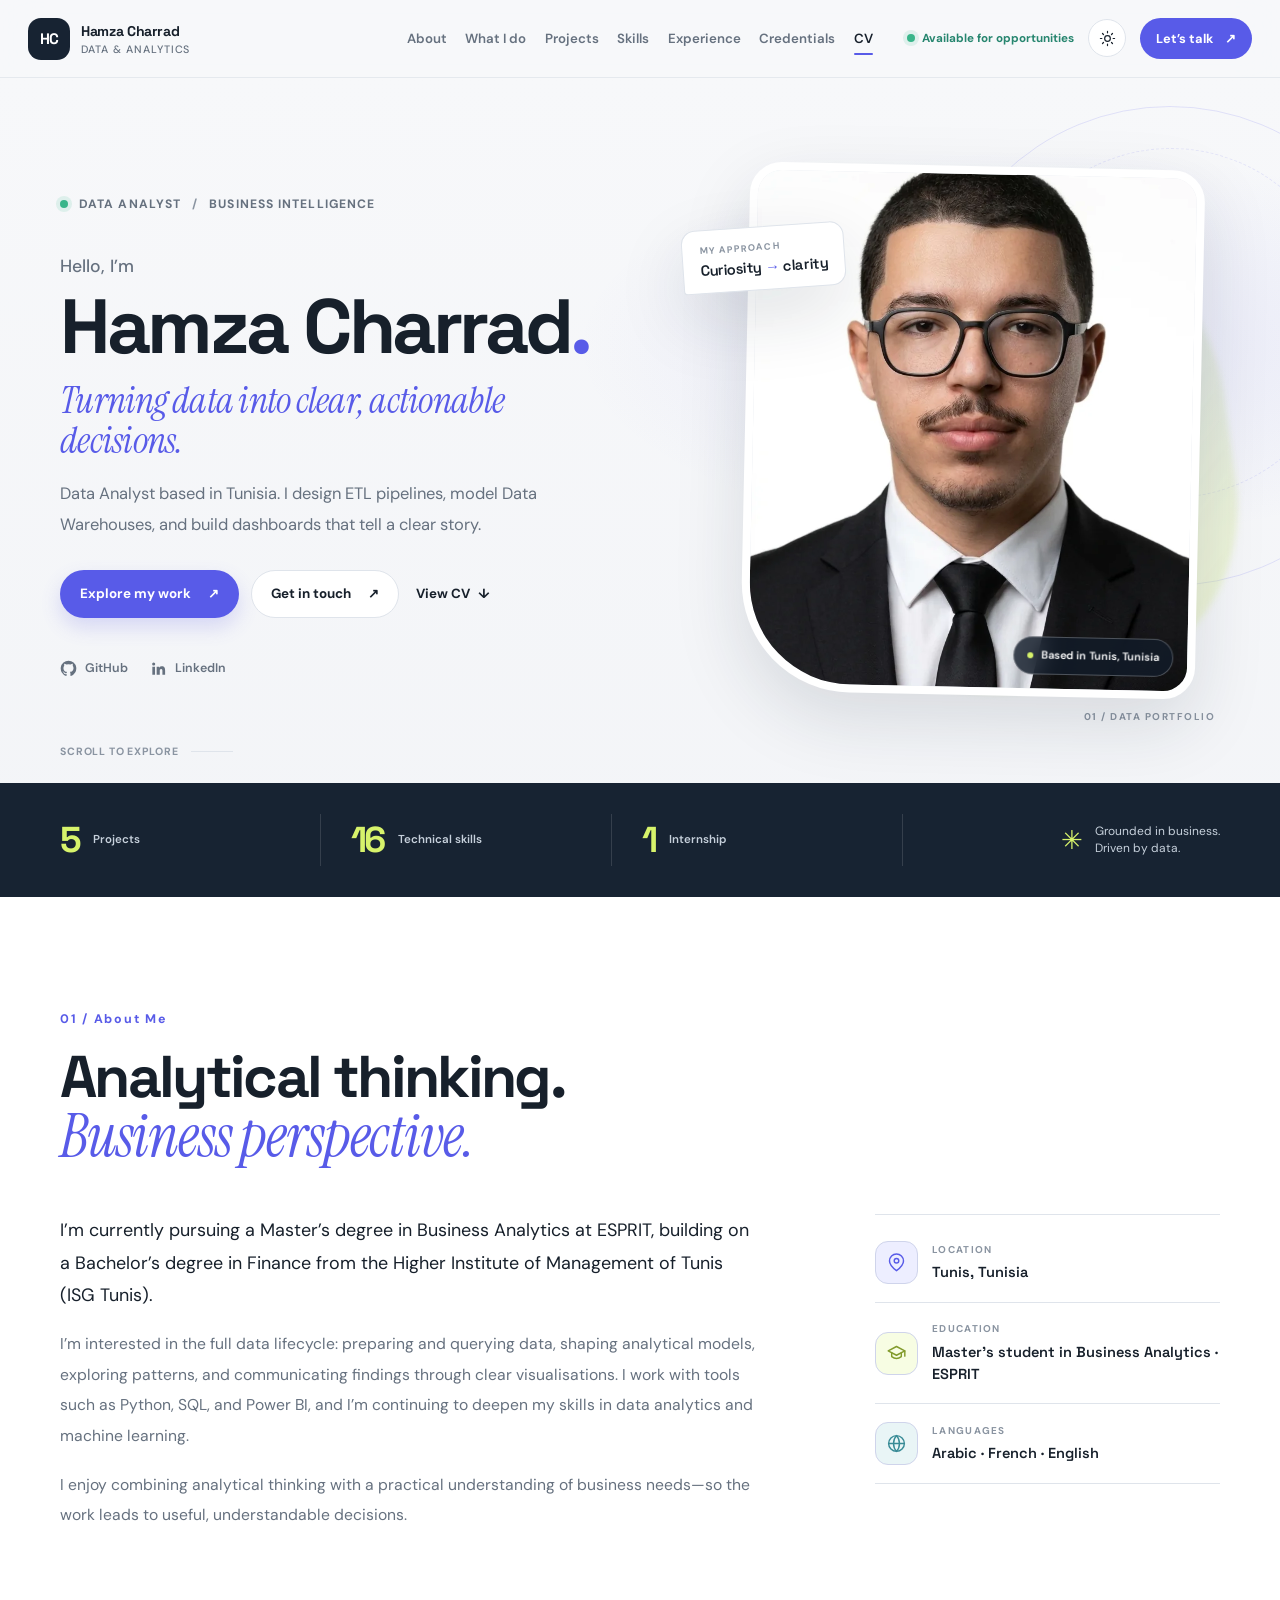
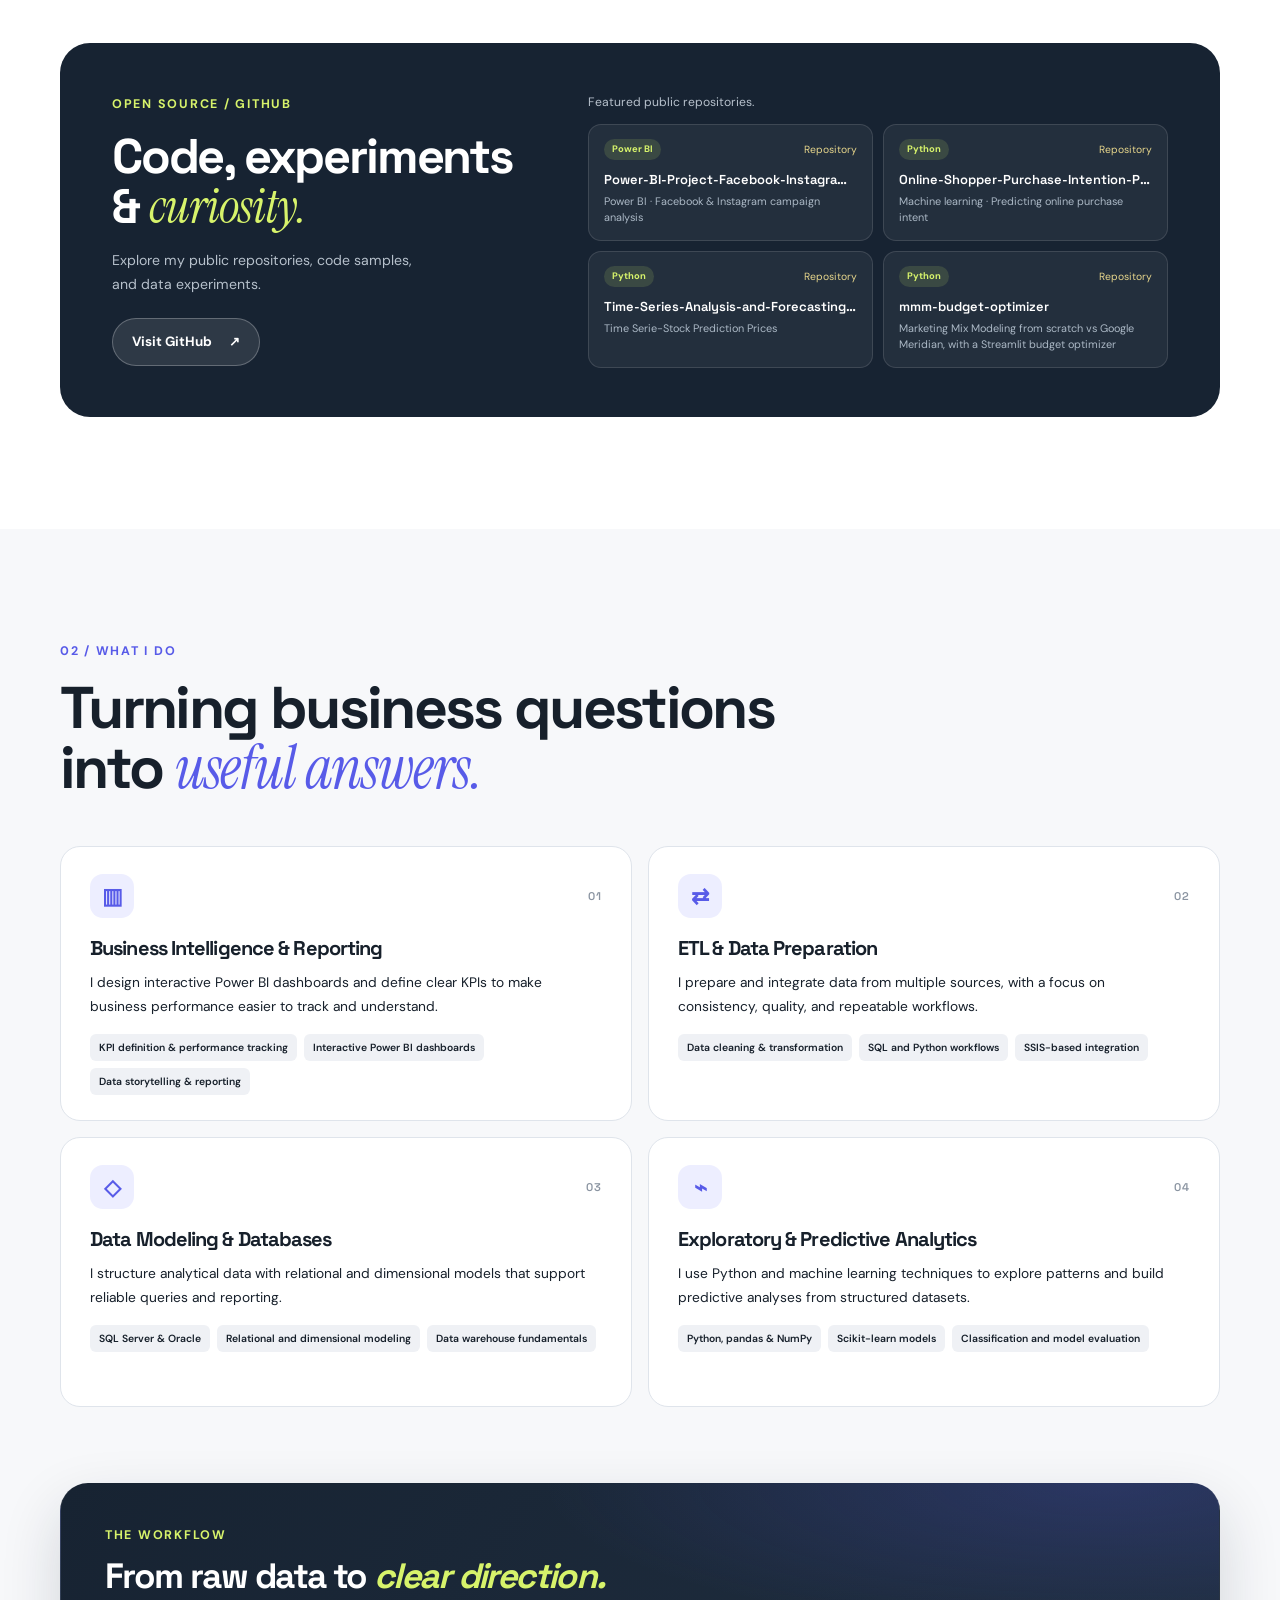
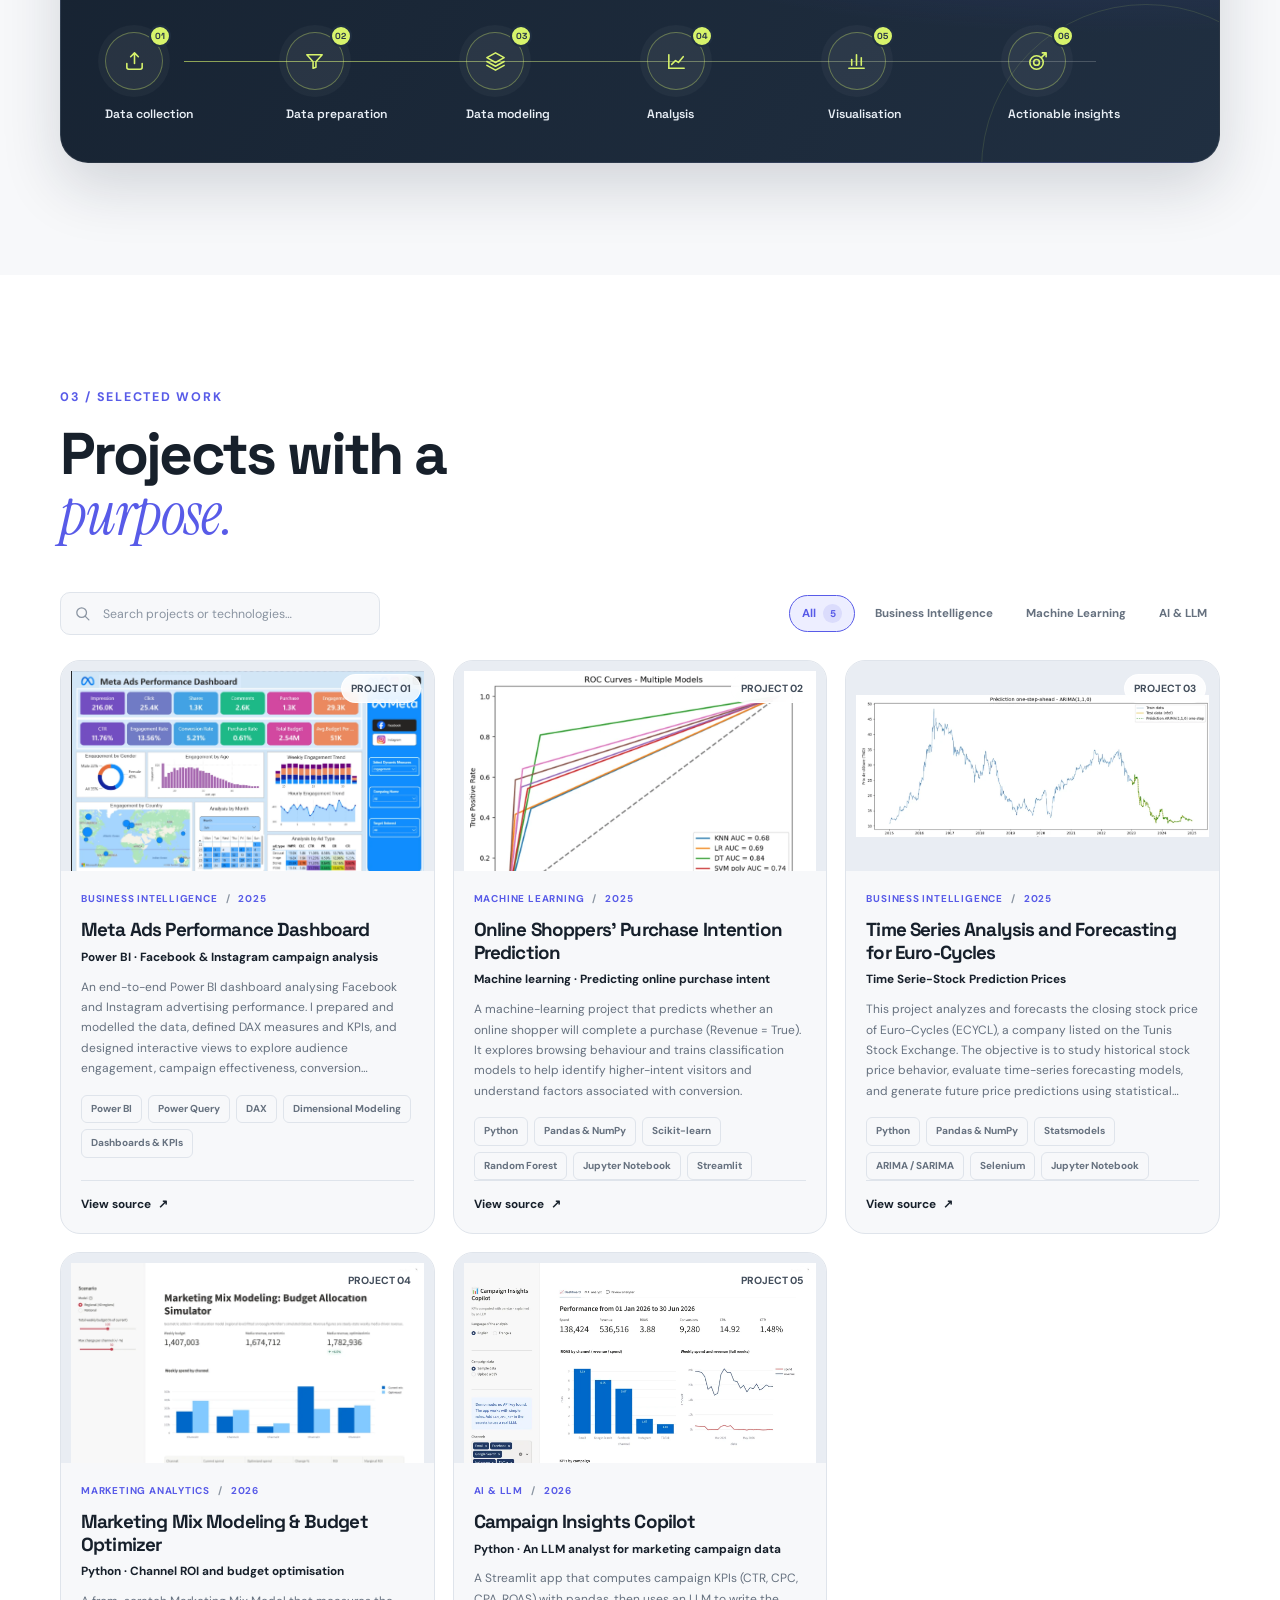
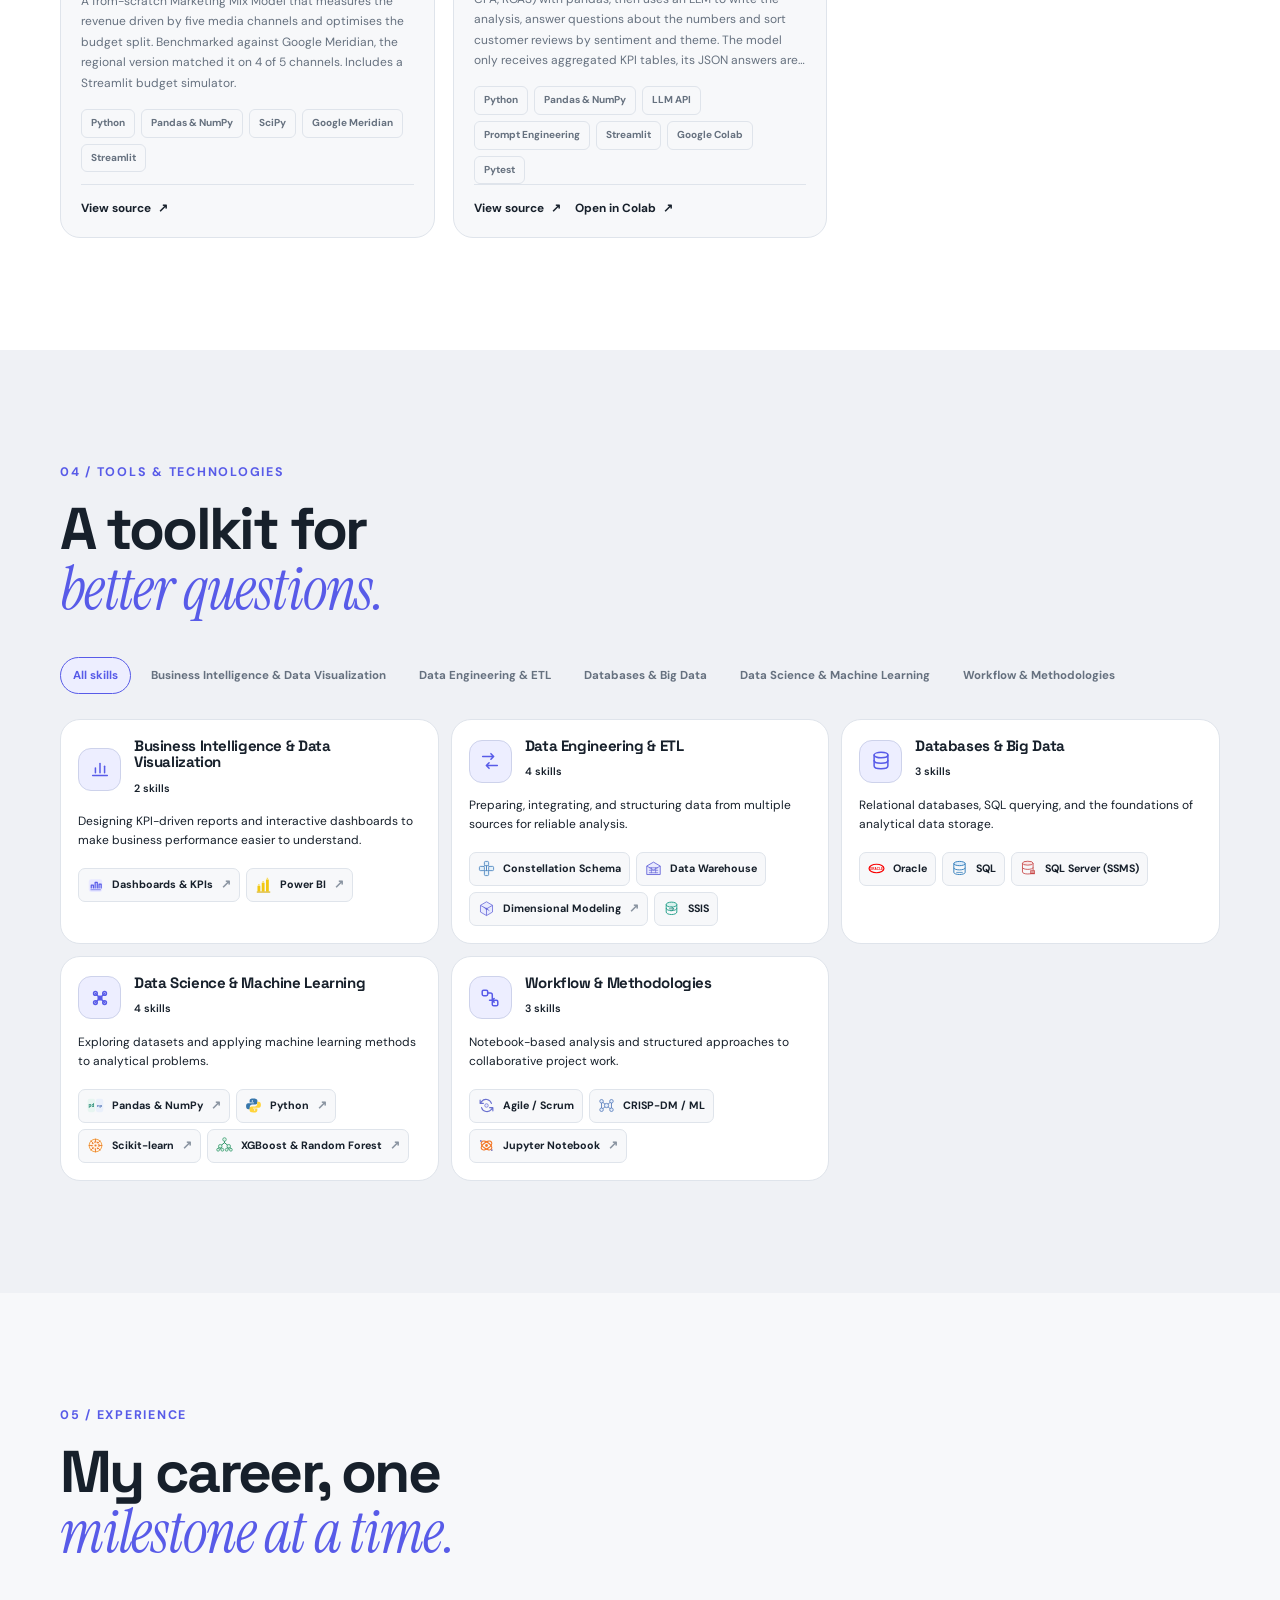
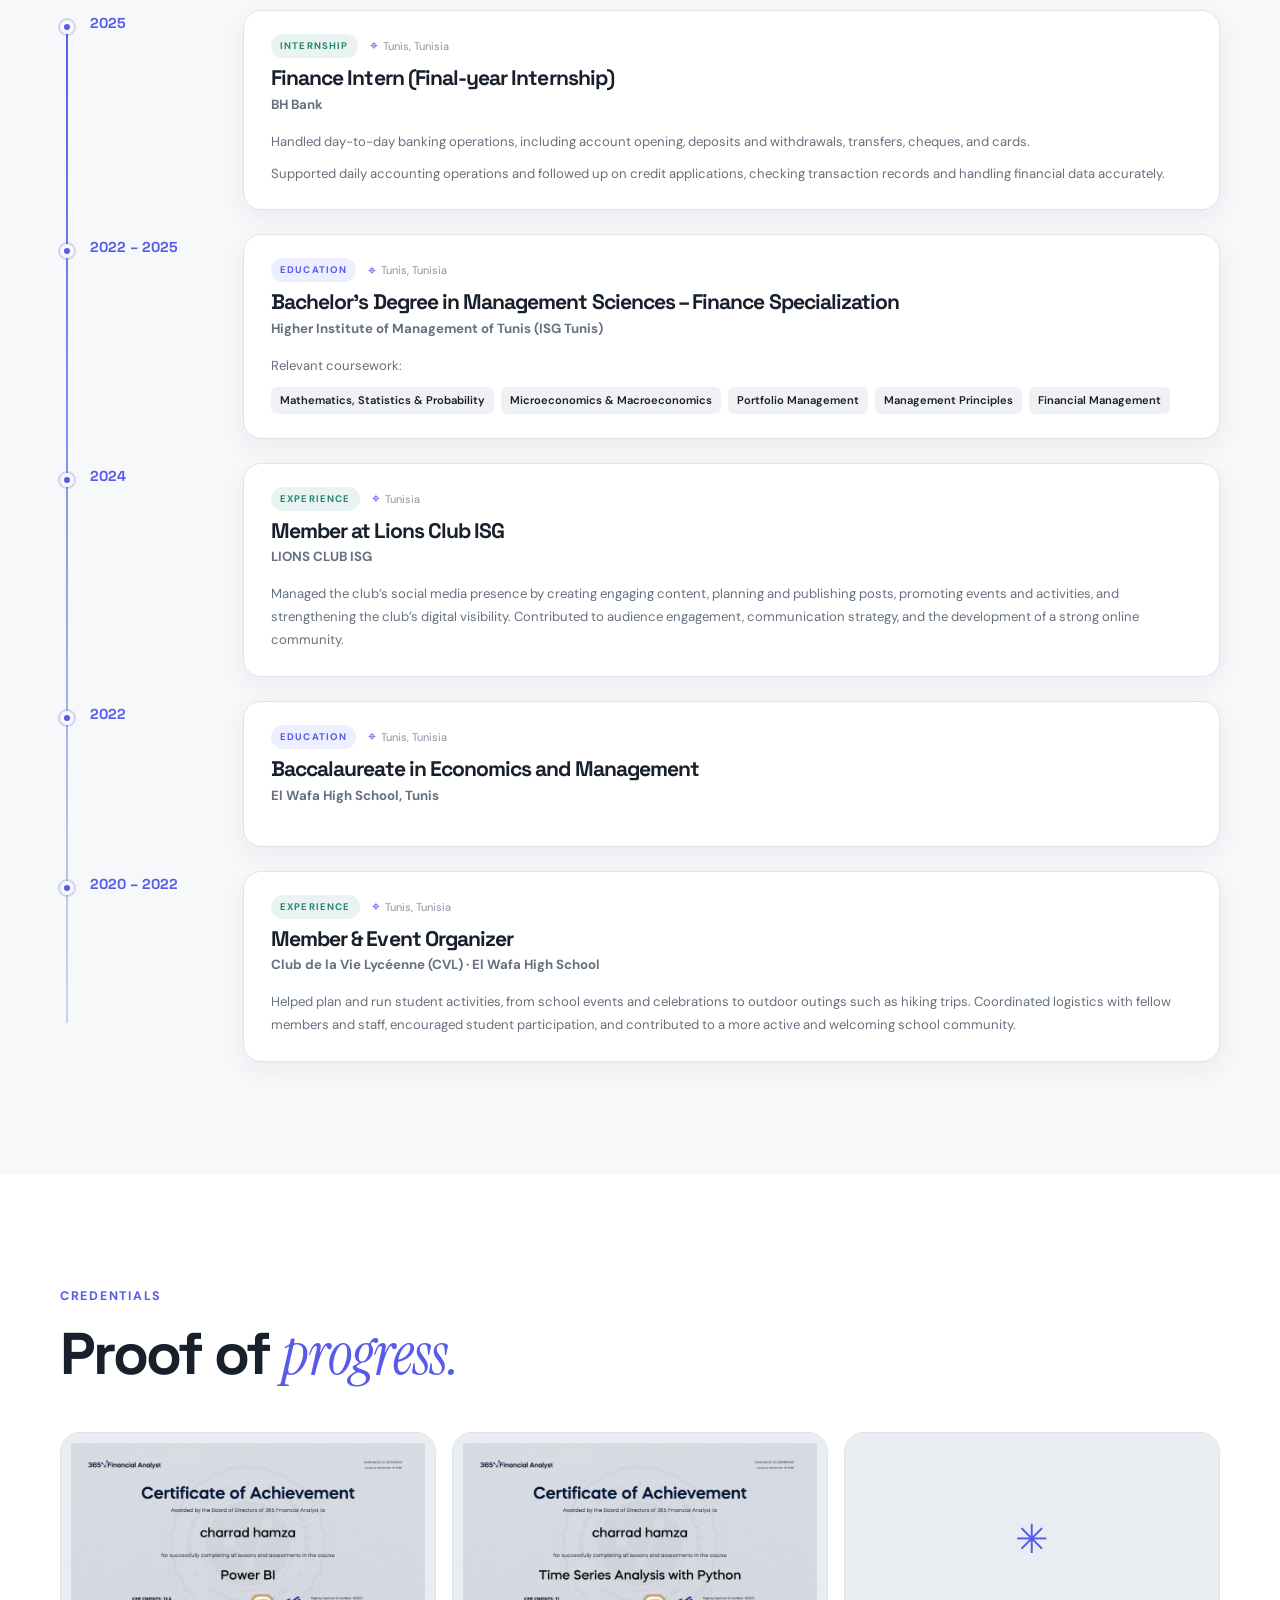
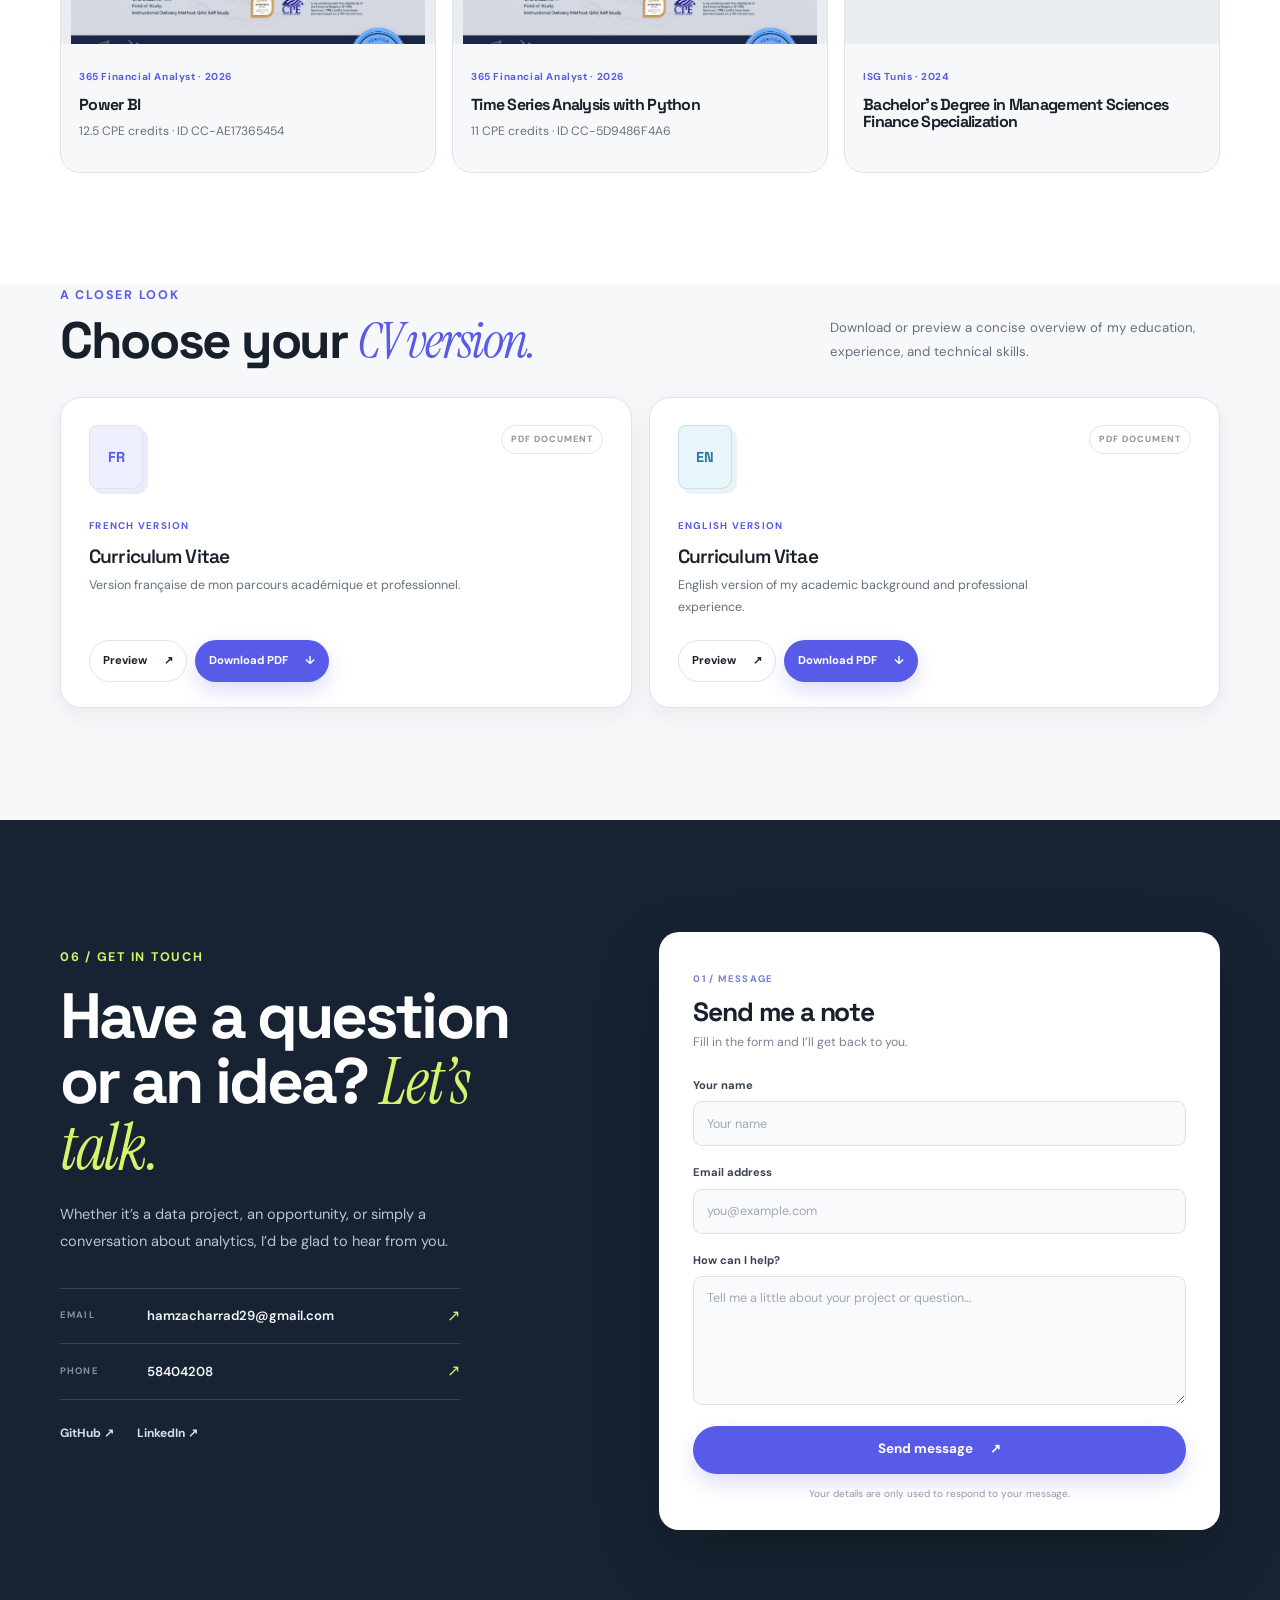
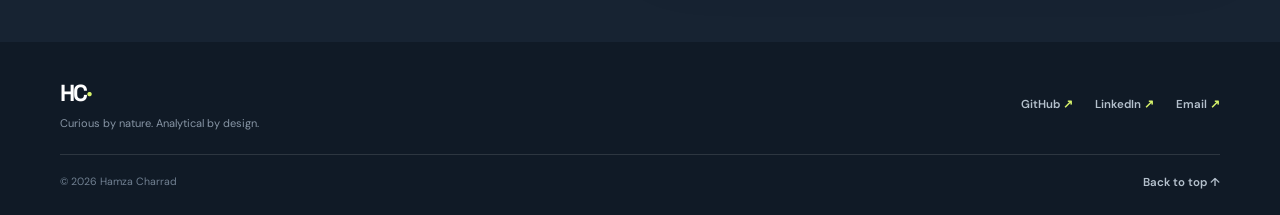
==== commit 79f51764: "Add 365 Financial Analyst certificates: Power BI, Time Series Analysis with Python Co-Authored-By: C" ====
--- a/index.html
+++ b/index.html
@@ -626,6 +626,20 @@
       <div class="section-heading"><div><p class="section-kicker">CREDENTIALS</p><h2>Proof of <em>progress.</em></h2></div></div>
       <div class="certification-grid">
 
+          <article class="certification-card" data-title="Power BI" data-issuer="365 Financial Analyst" data-date="November 2026" data-desc="Certificate of Achievement for completing all lessons and assessments of the Power BI course. 12.5 CPE credits. Certificate ID: CC-AE17365454." data-img="assets/images/certifications/365-power-bi.webp" data-verify="">
+            <button class="certification-image" type="button" data-cert-open aria-label="Preview Power BI certificate">
+              <img src="assets/images/certifications/365-power-bi.webp" alt="365 Financial Analyst Power BI certificate" width="1600" height="1125" loading="lazy" decoding="async">
+            </button>
+            <div class="certification-body"><span class="certification-issuer">365 Financial Analyst · 2026</span><h3>Power BI</h3><p>12.5 CPE credits · ID CC-AE17365454</p></div>
+          </article>
+
+          <article class="certification-card" data-title="Time Series Analysis with Python" data-issuer="365 Financial Analyst" data-date="November 2026" data-desc="Certificate of Achievement for completing all lessons and assessments of the Time Series Analysis with Python course. 11 CPE credits. Certificate ID: CC-5D9486F4A6." data-img="assets/images/certifications/365-time-series-python.webp" data-verify="">
+            <button class="certification-image" type="button" data-cert-open aria-label="Preview Time Series Analysis with Python certificate">
+              <img src="assets/images/certifications/365-time-series-python.webp" alt="365 Financial Analyst Time Series Analysis with Python certificate" width="1600" height="1125" loading="lazy" decoding="async">
+            </button>
+            <div class="certification-body"><span class="certification-issuer">365 Financial Analyst · 2026</span><h3>Time Series Analysis with Python</h3><p>11 CPE credits · ID CC-5D9486F4A6</p></div>
+          </article>
+
           <article class="certification-card" data-title="Bachelor’s Degree in Management Sciences Finance Specialization" data-issuer="ISG Tunis" data-date="2024" data-desc="" data-img="" data-verify="">
             <button class="certification-image" type="button" data-cert-open aria-label="Preview Bachelor’s Degree in Management Sciences Finance Specialization">
               <span aria-hidden="true">✳</span>
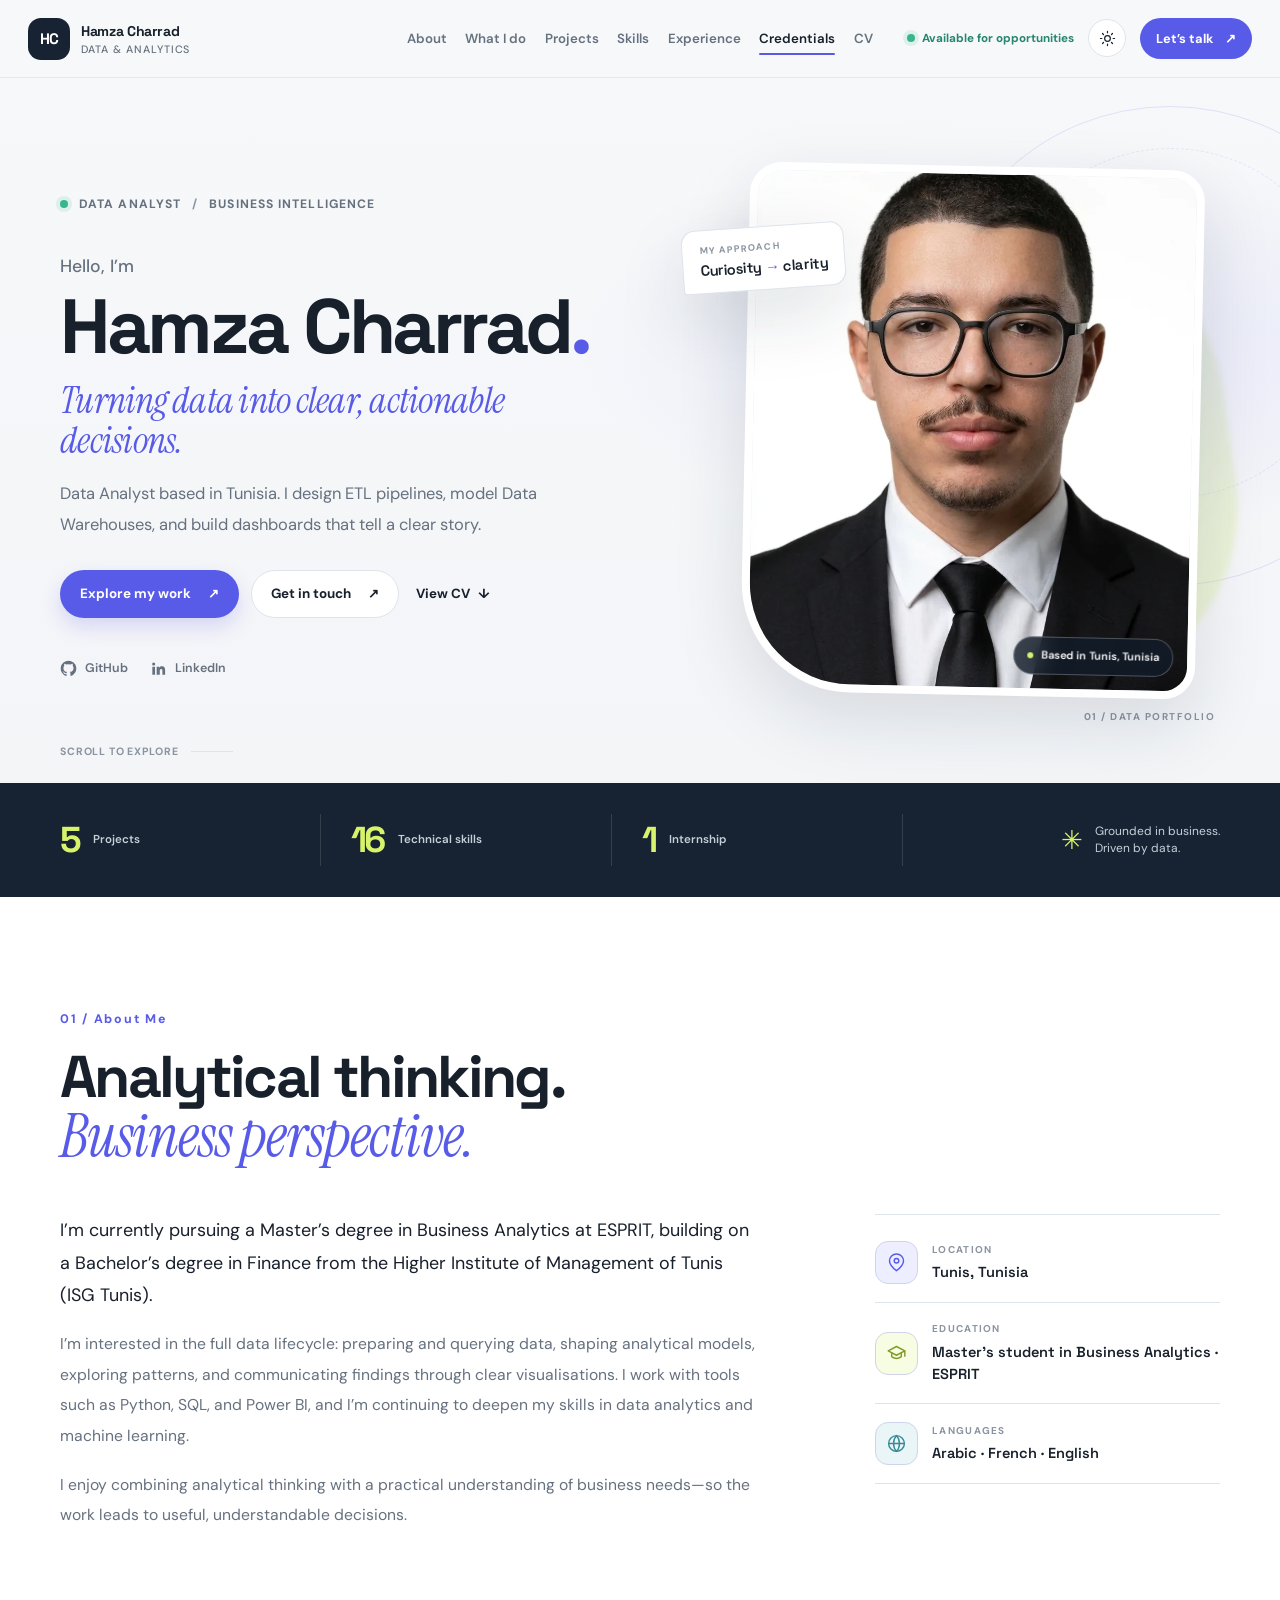
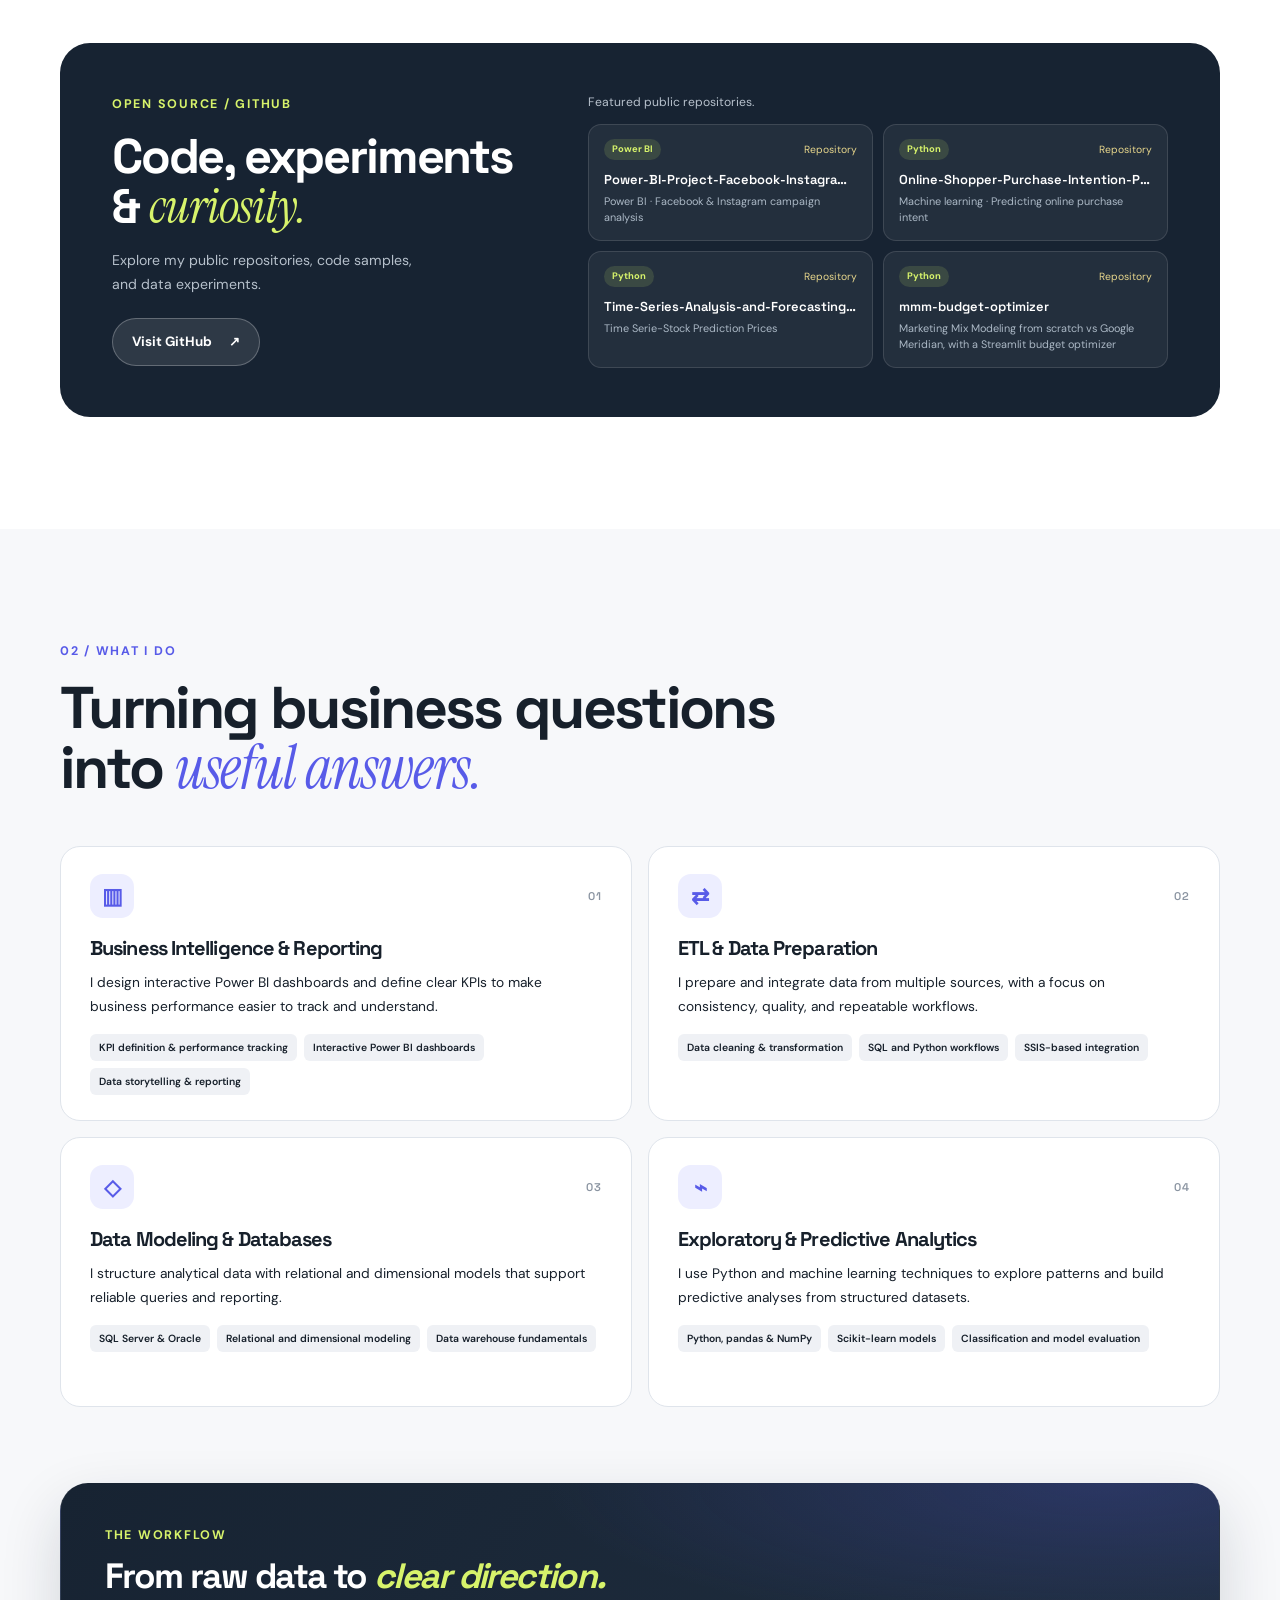
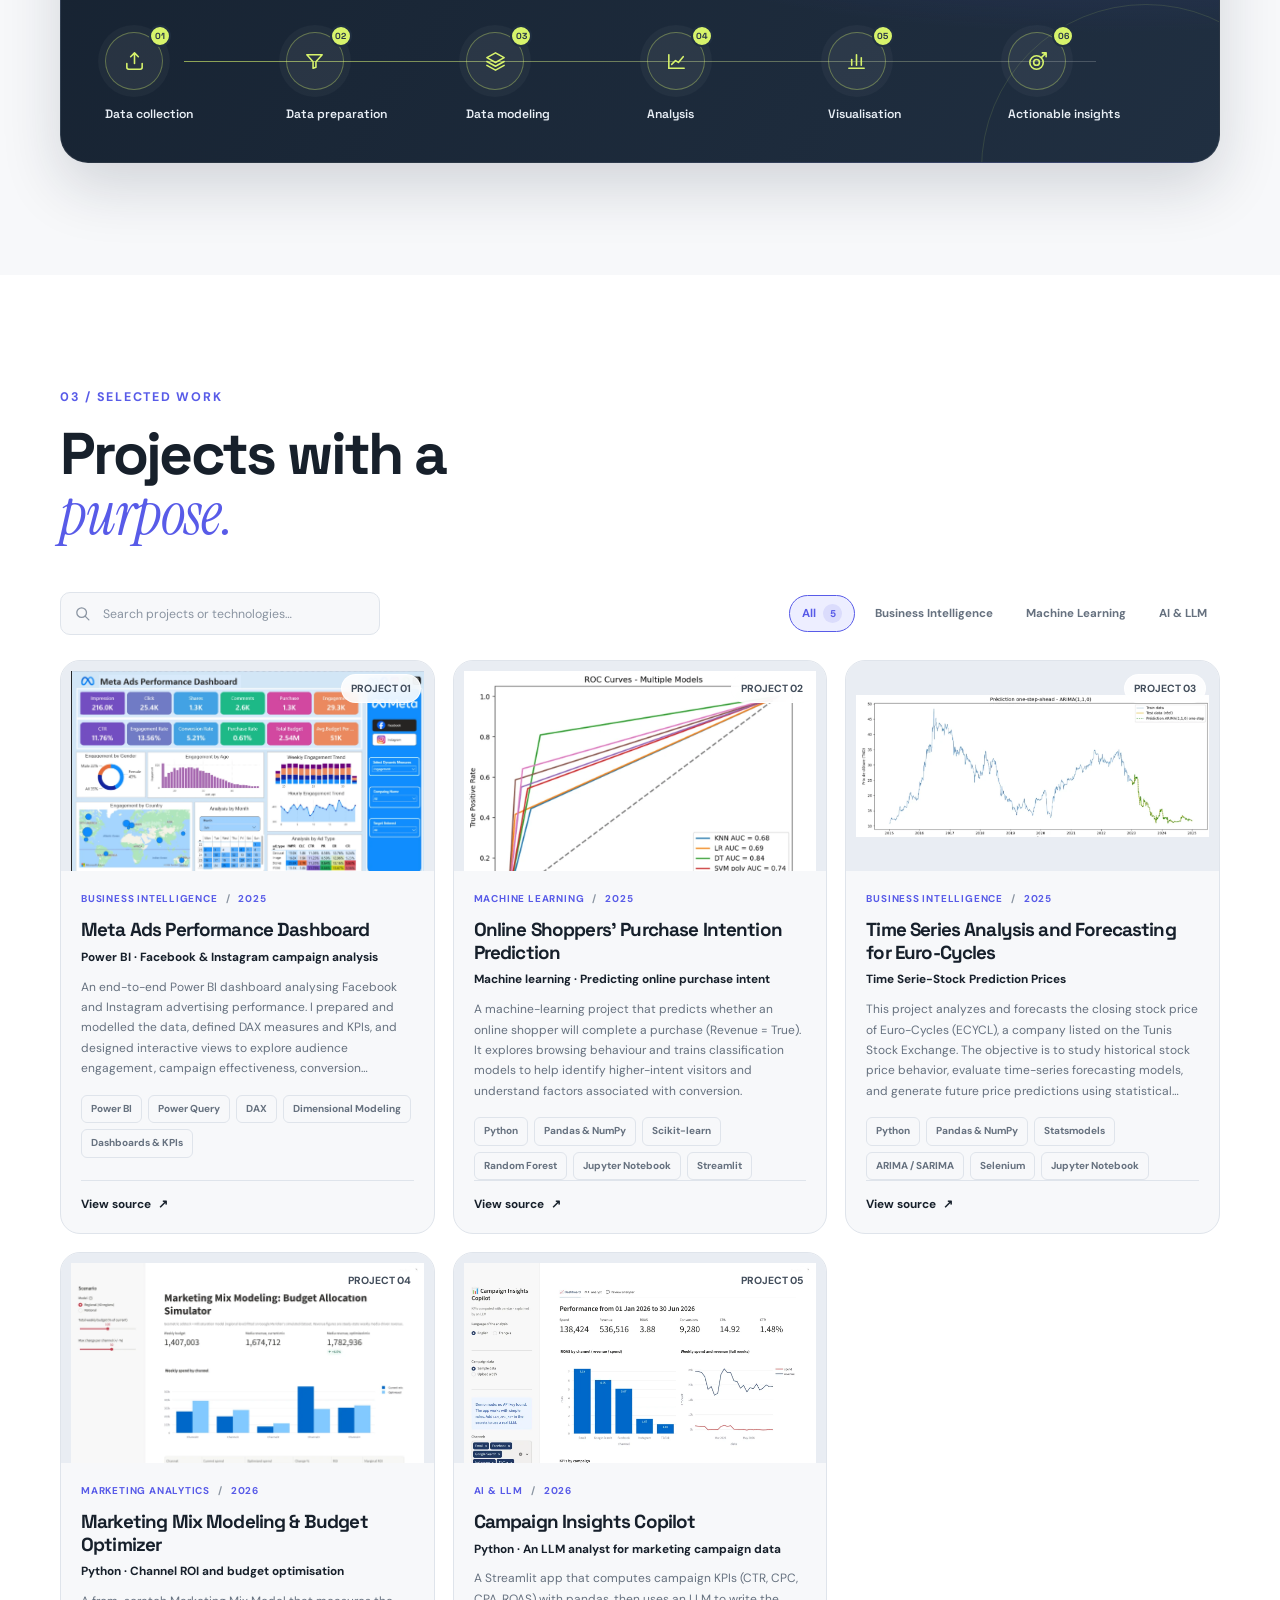
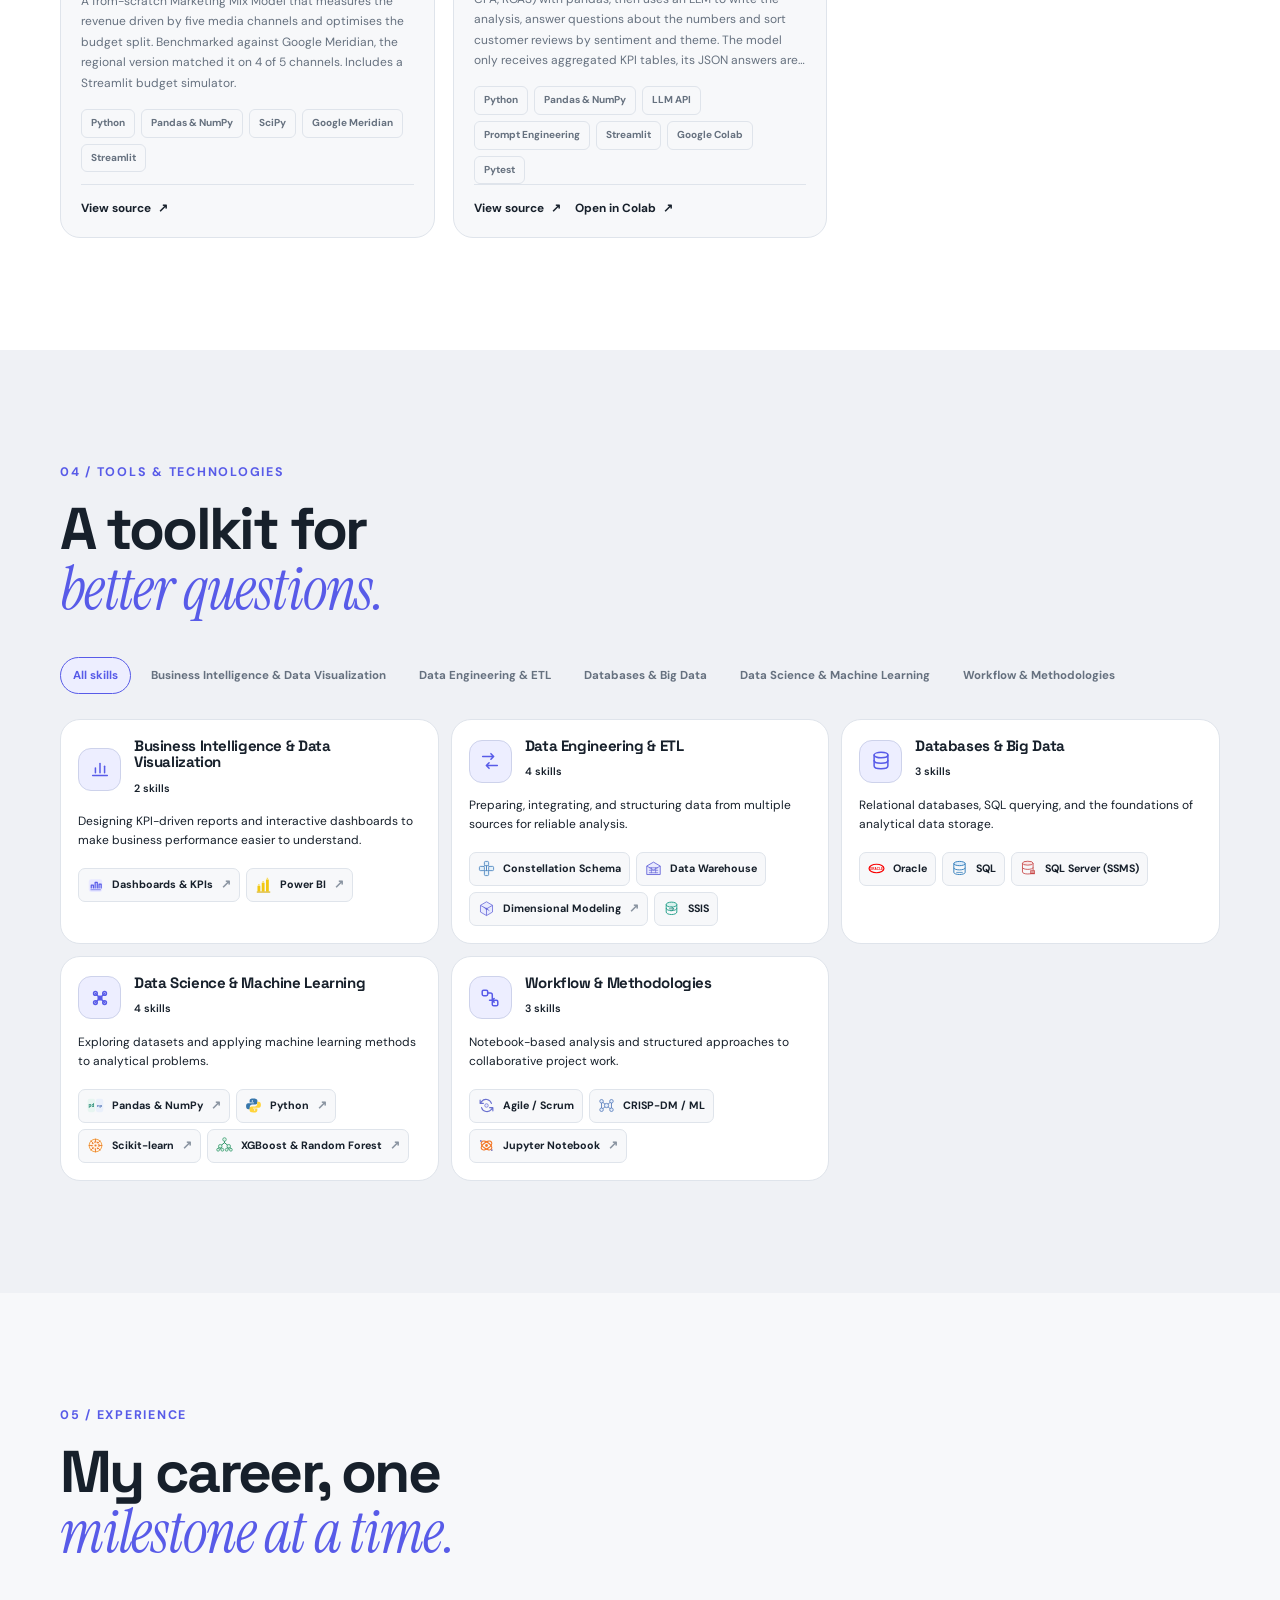
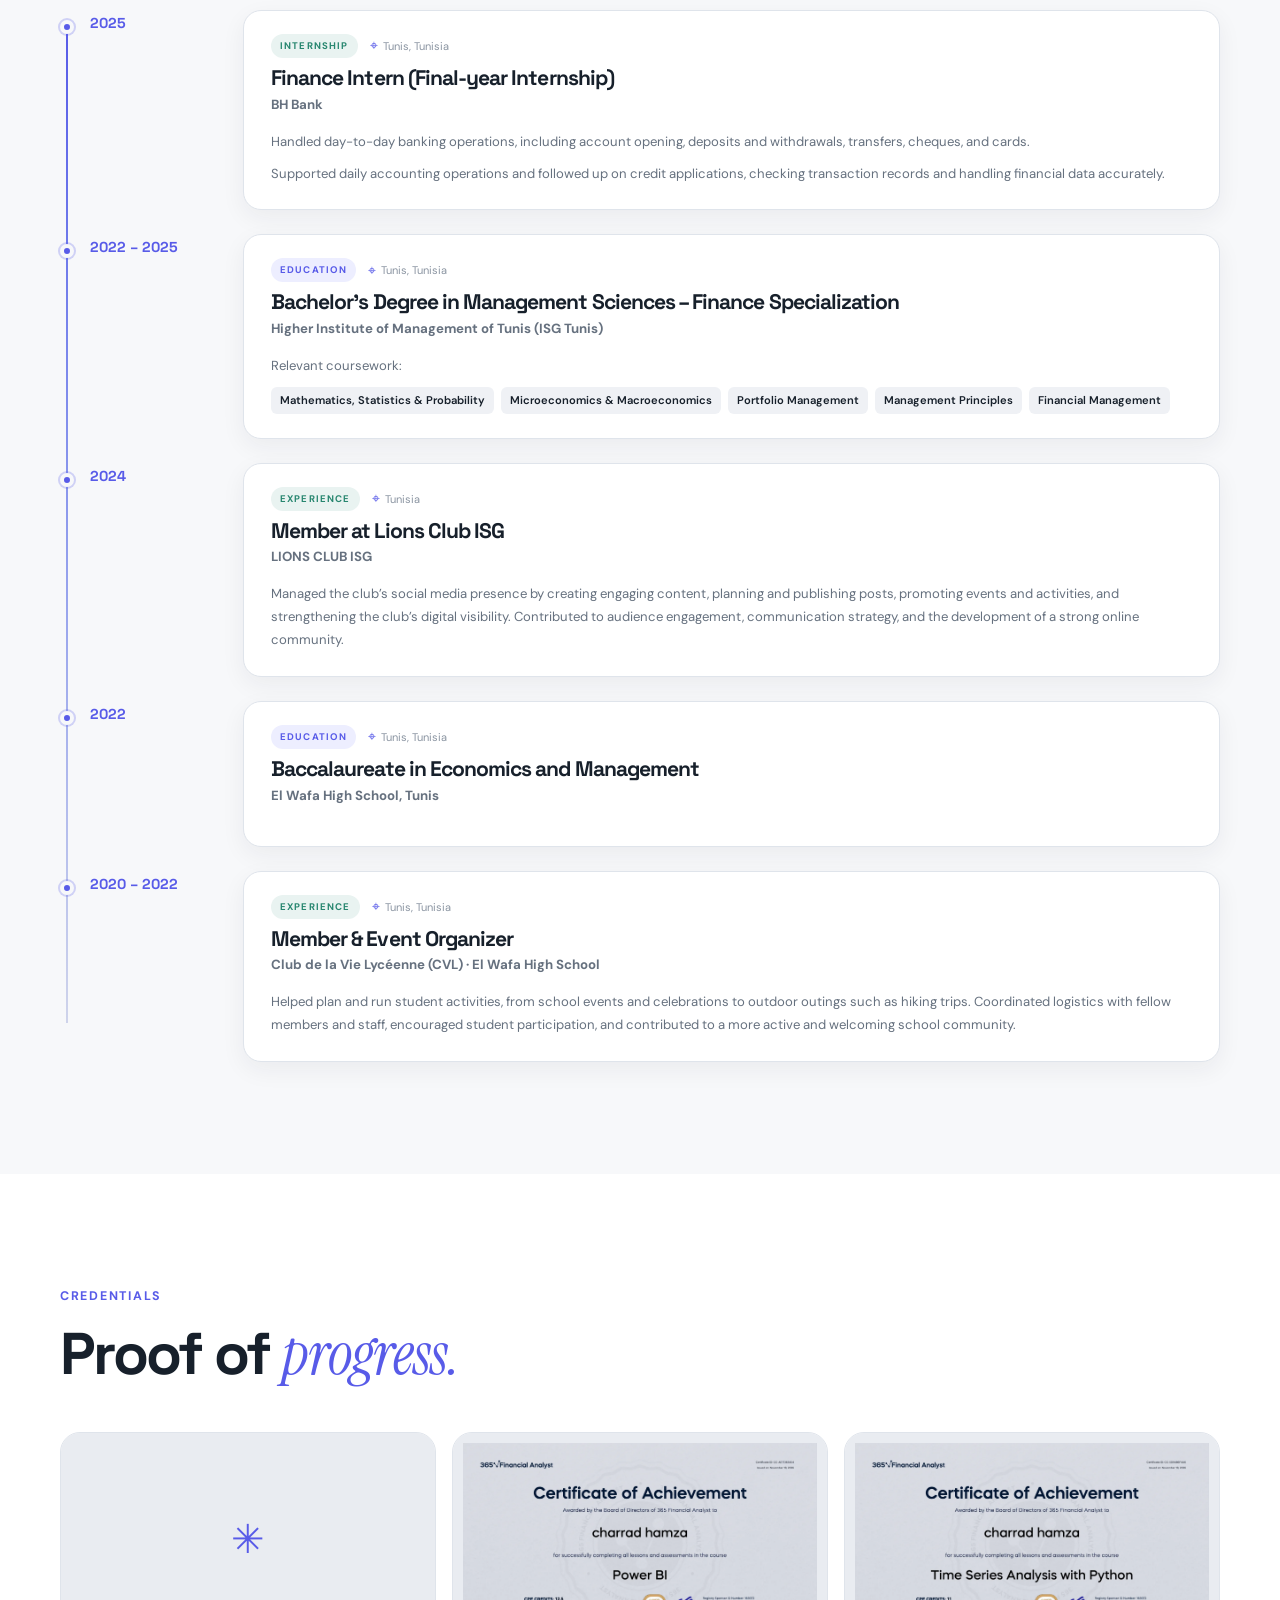
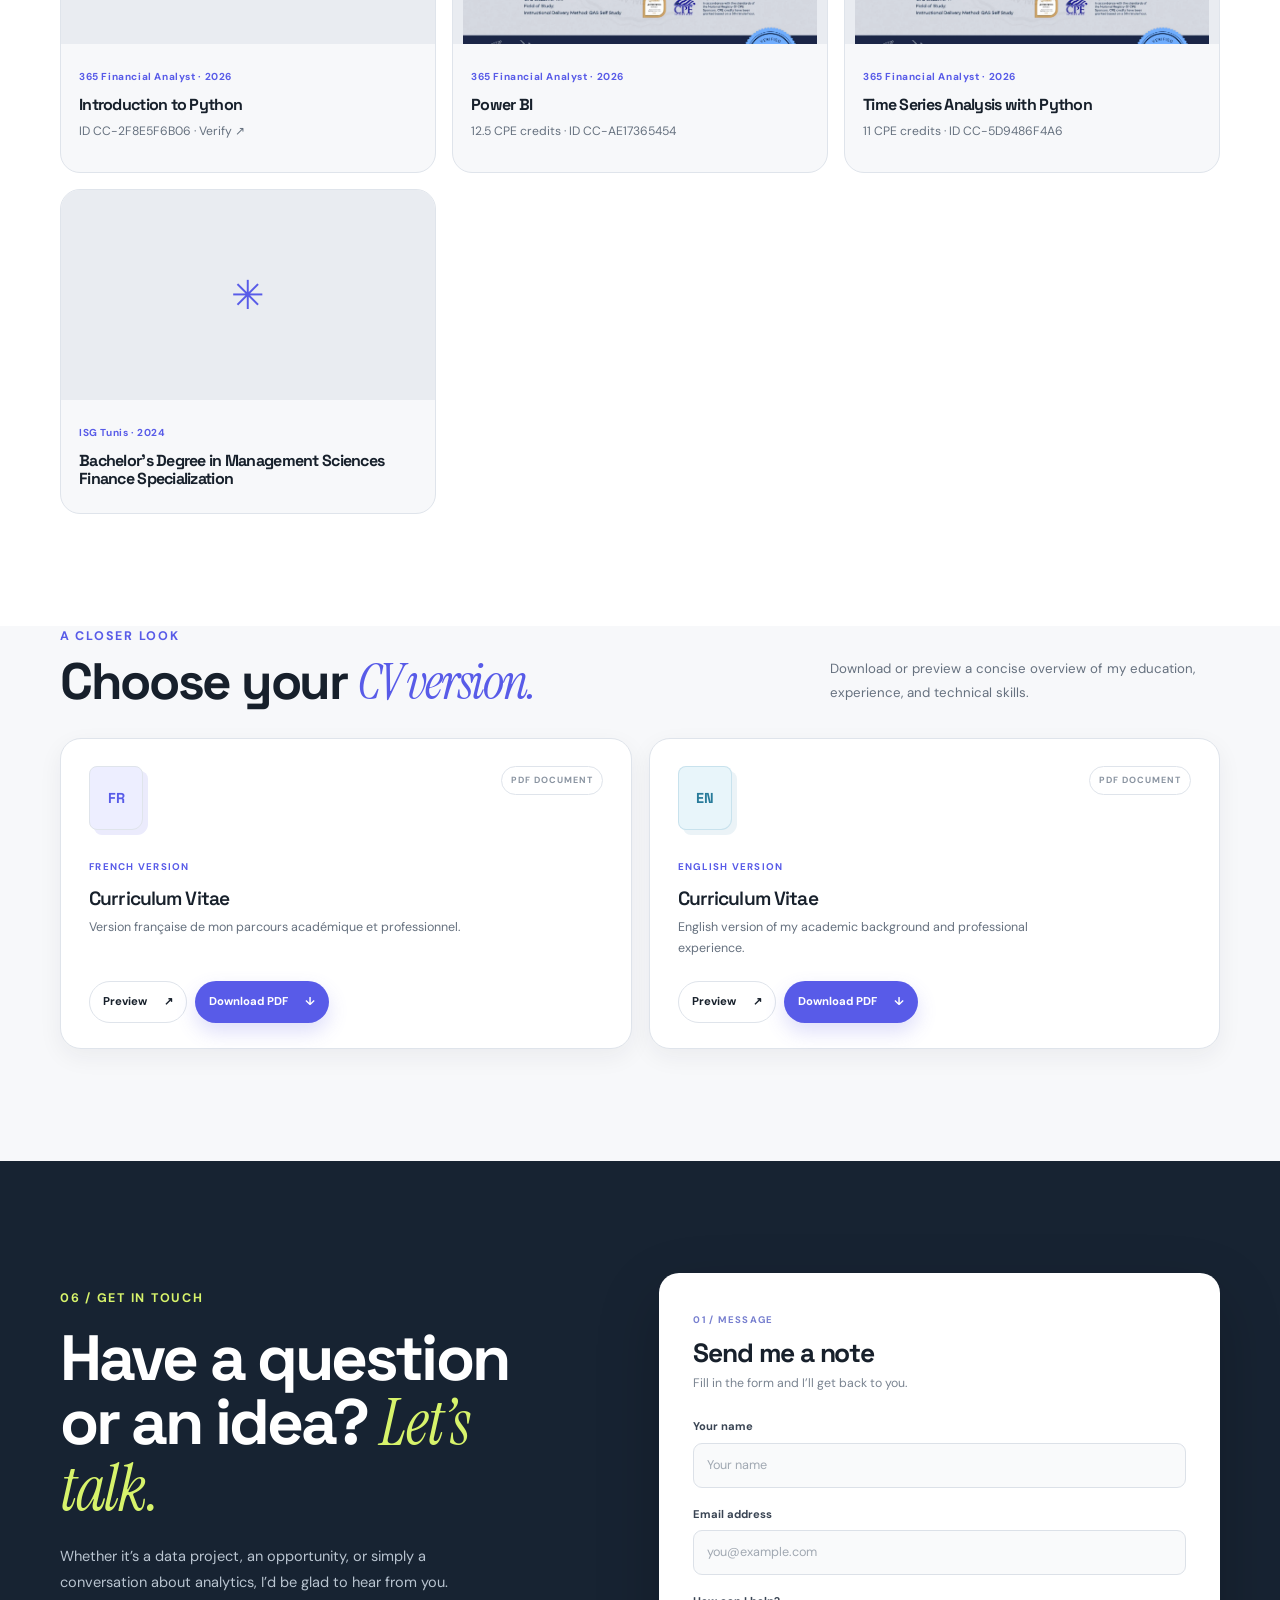
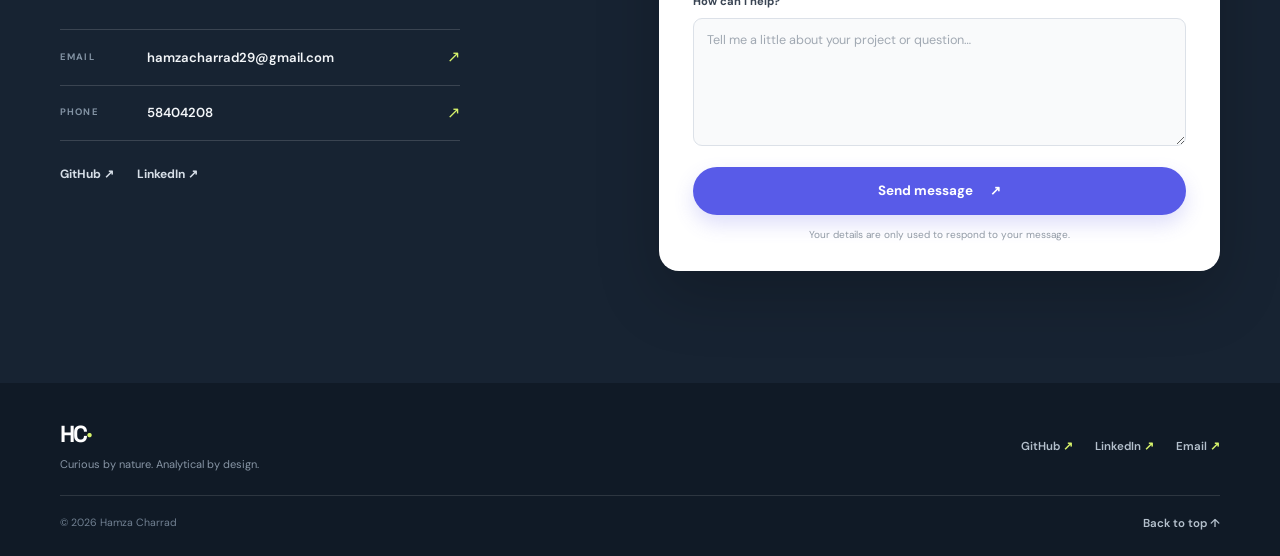
==== commit f2d775b4: "Add 365 Financial Analyst certificate: Introduction to Python Co-Authored-By: Claude Opus 5.5 <norep" ====
--- a/index.html
+++ b/index.html
@@ -626,6 +626,13 @@
       <div class="section-heading"><div><p class="section-kicker">CREDENTIALS</p><h2>Proof of <em>progress.</em></h2></div></div>
       <div class="certification-grid">
 
+          <article class="certification-card" data-title="Introduction to Python" data-issuer="365 Financial Analyst" data-date="November 2026" data-desc="Certificate of Achievement for completing the Introduction to Python course exam. Certificate ID: CC-2F8E5F6B06." data-img="" data-verify="https://learn.365financialanalyst.com/c/ee1b835fbd/">
+            <button class="certification-image" type="button" data-cert-open aria-label="Preview Introduction to Python certificate">
+              <span aria-hidden="true">✳</span>
+            </button>
+            <div class="certification-body"><span class="certification-issuer">365 Financial Analyst · 2026</span><h3>Introduction to Python</h3><p>ID CC-2F8E5F6B06 · <a href="https://learn.365financialanalyst.com/c/ee1b835fbd/" target="_blank" rel="noopener noreferrer">Verify ↗</a></p></div>
+          </article>
+
           <article class="certification-card" data-title="Power BI" data-issuer="365 Financial Analyst" data-date="November 2026" data-desc="Certificate of Achievement for completing all lessons and assessments of the Power BI course. 12.5 CPE credits. Certificate ID: CC-AE17365454." data-img="assets/images/certifications/365-power-bi.webp" data-verify="">
             <button class="certification-image" type="button" data-cert-open aria-label="Preview Power BI certificate">
               <img src="assets/images/certifications/365-power-bi.webp" alt="365 Financial Analyst Power BI certificate" width="1600" height="1125" loading="lazy" decoding="async">
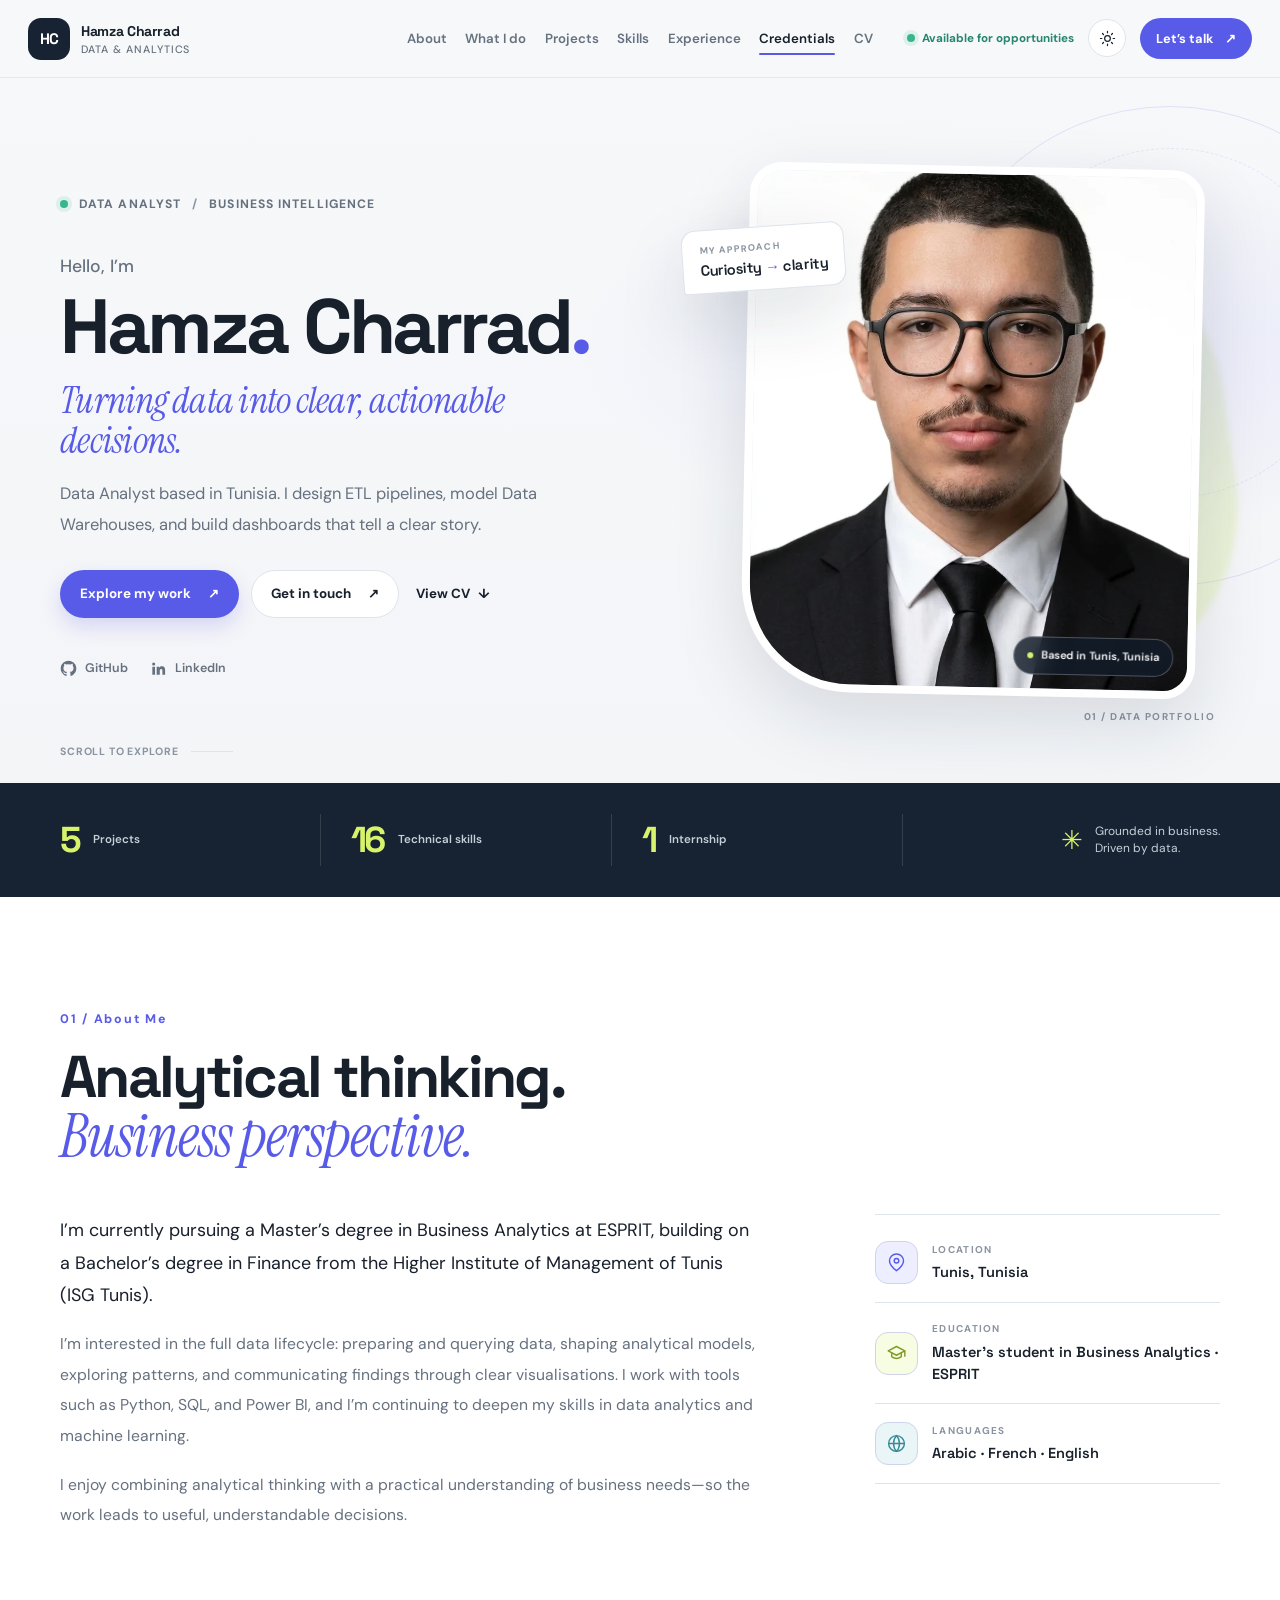
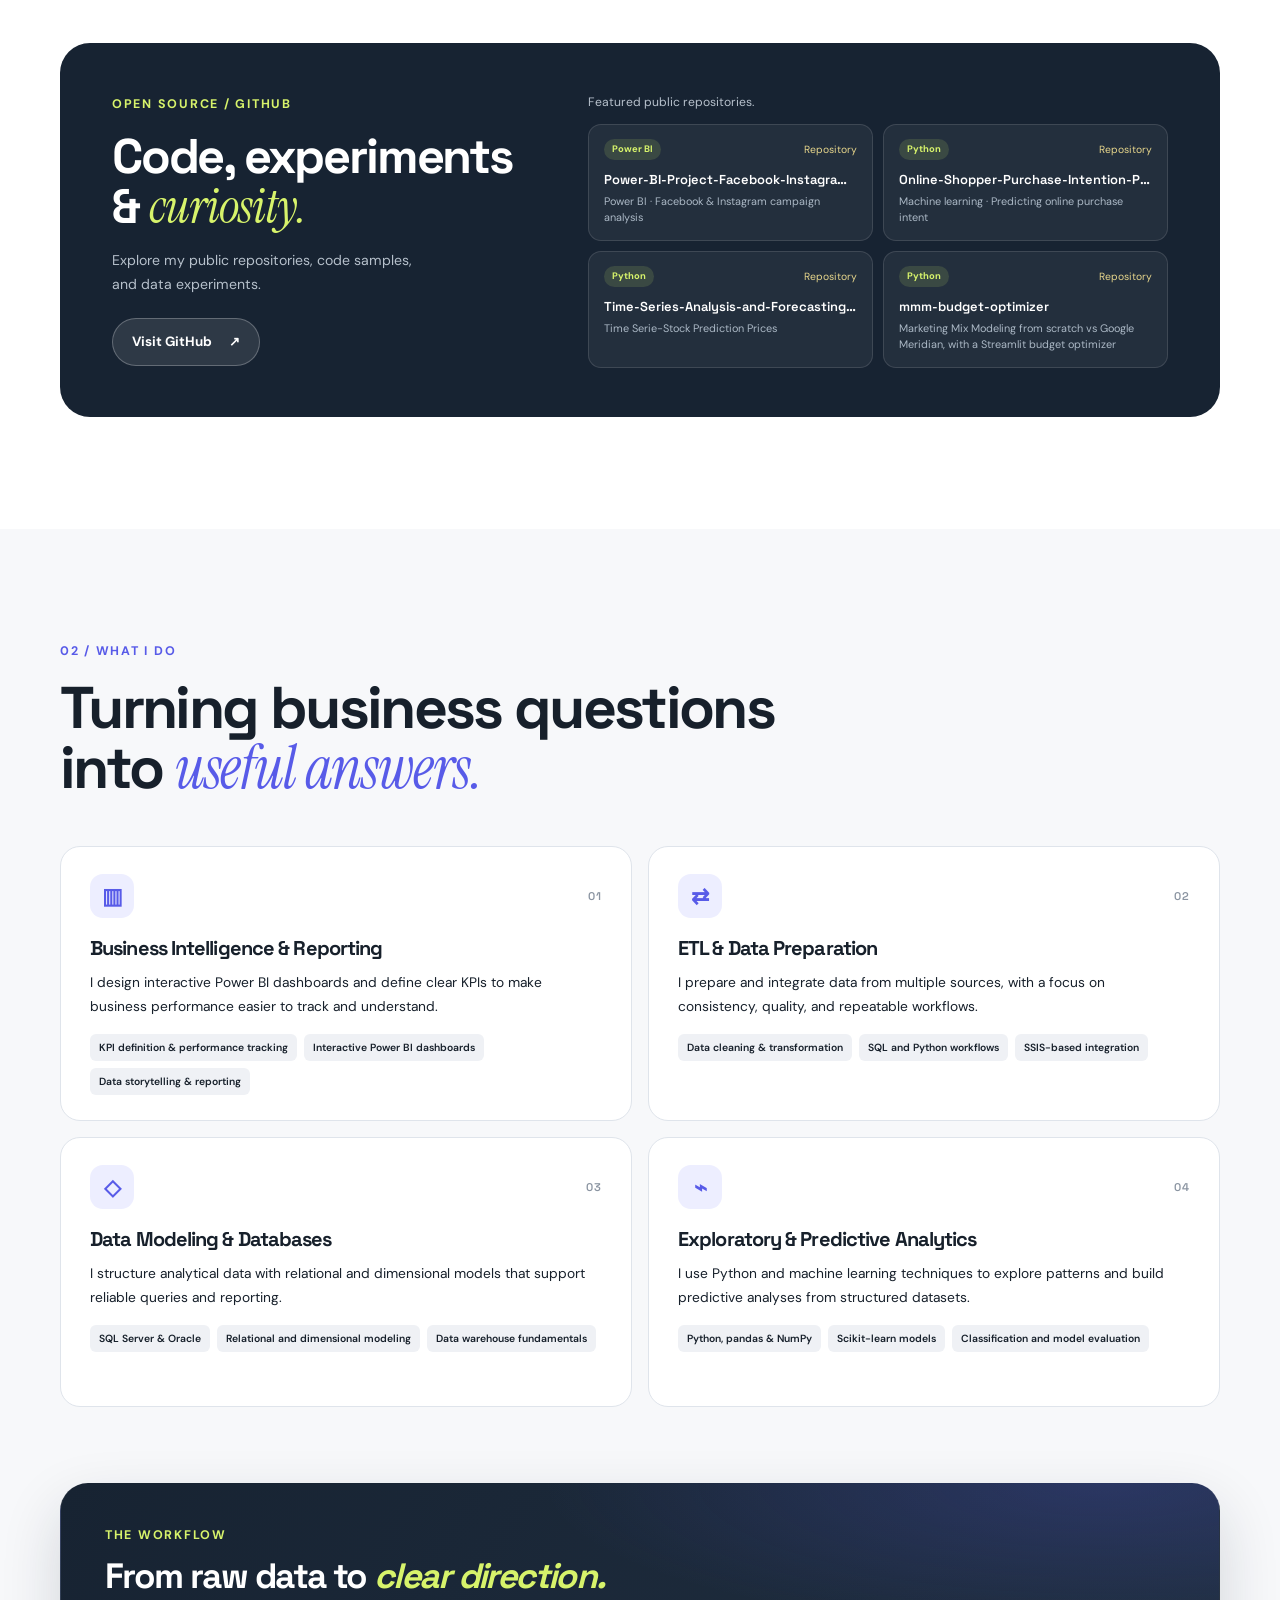
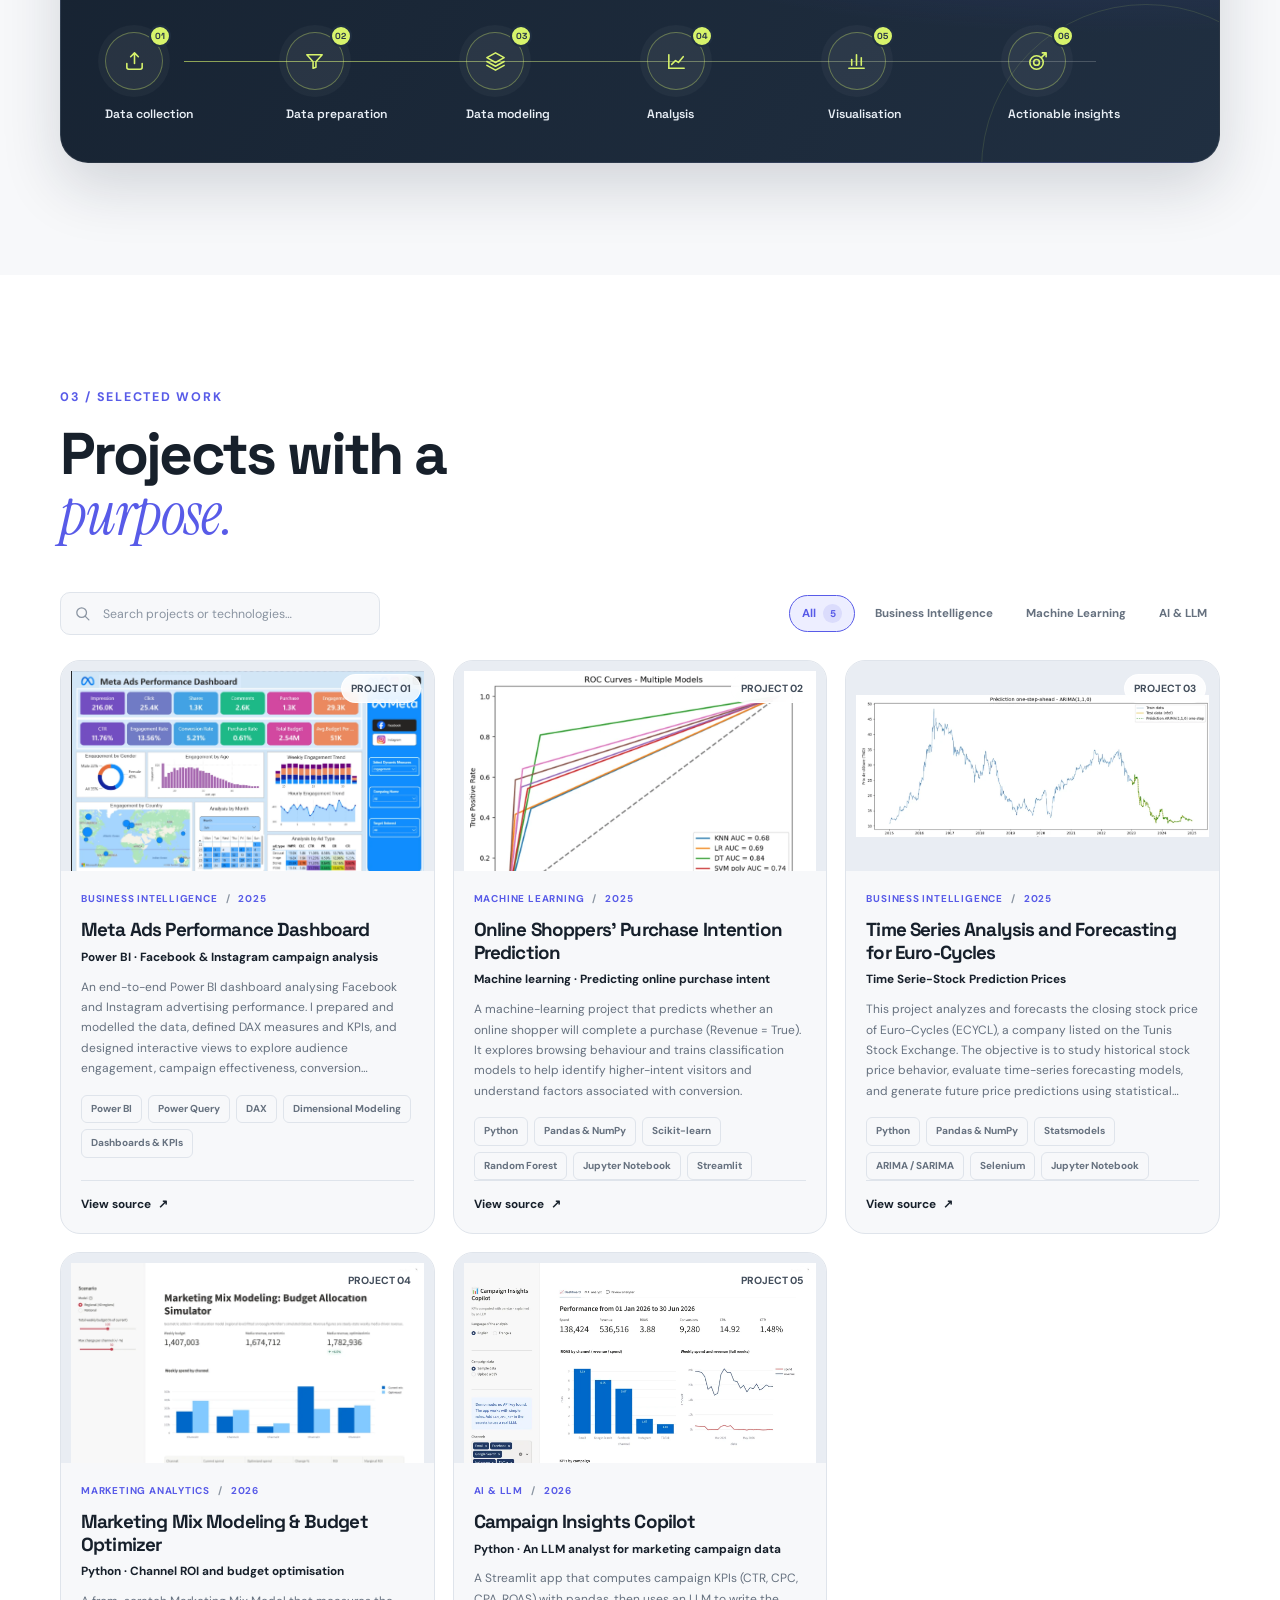
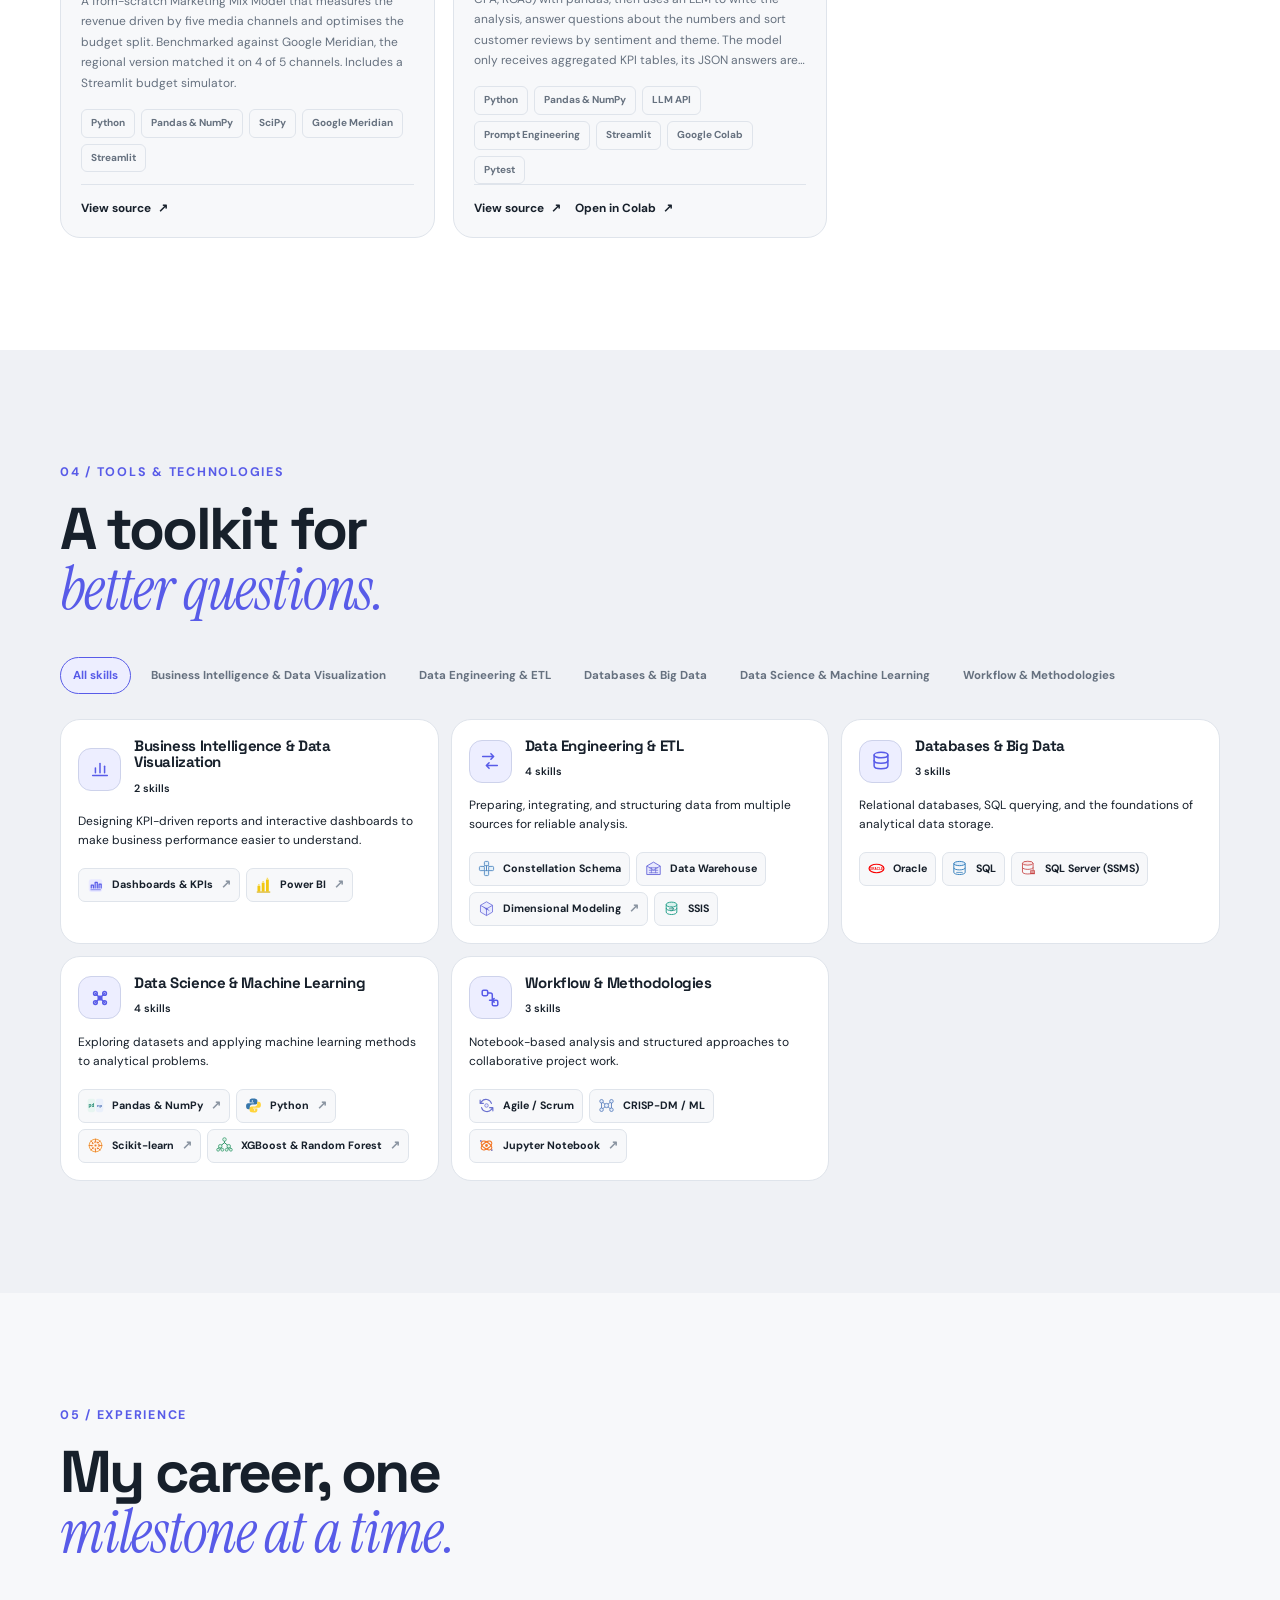
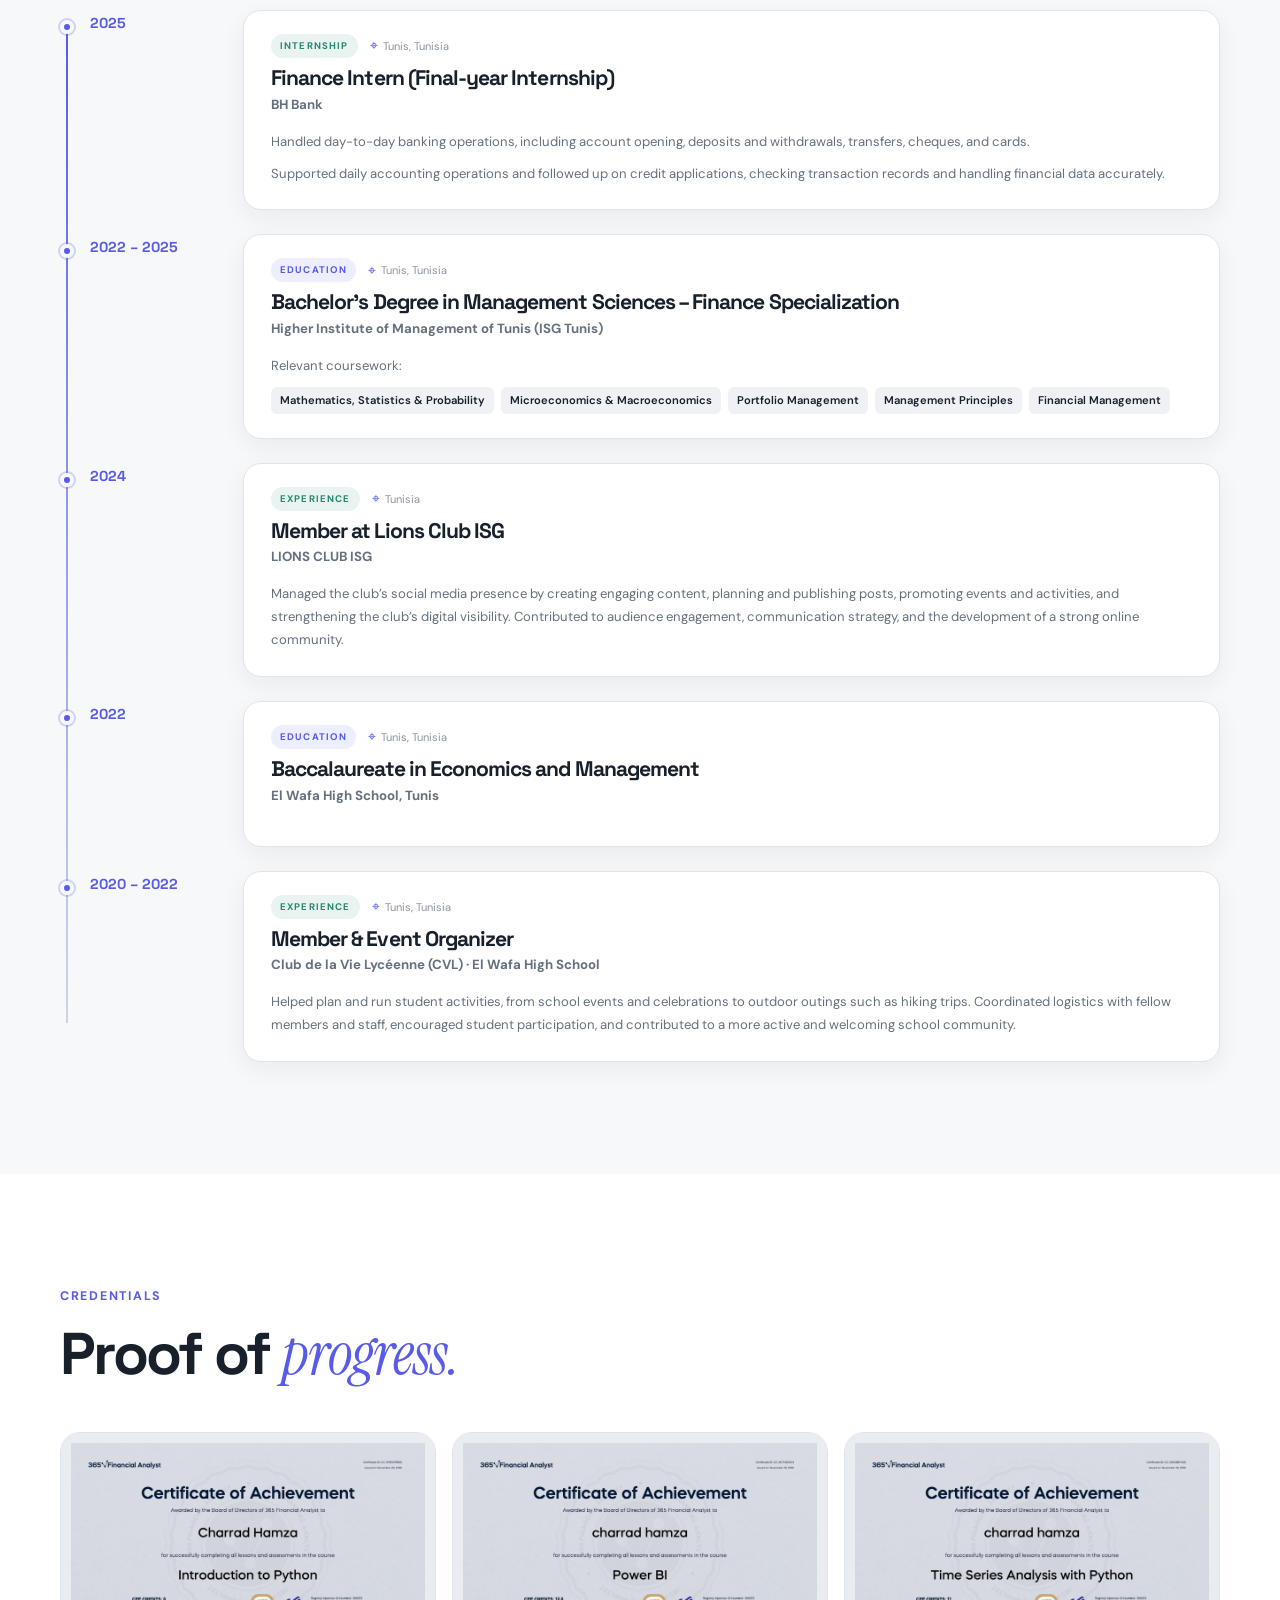
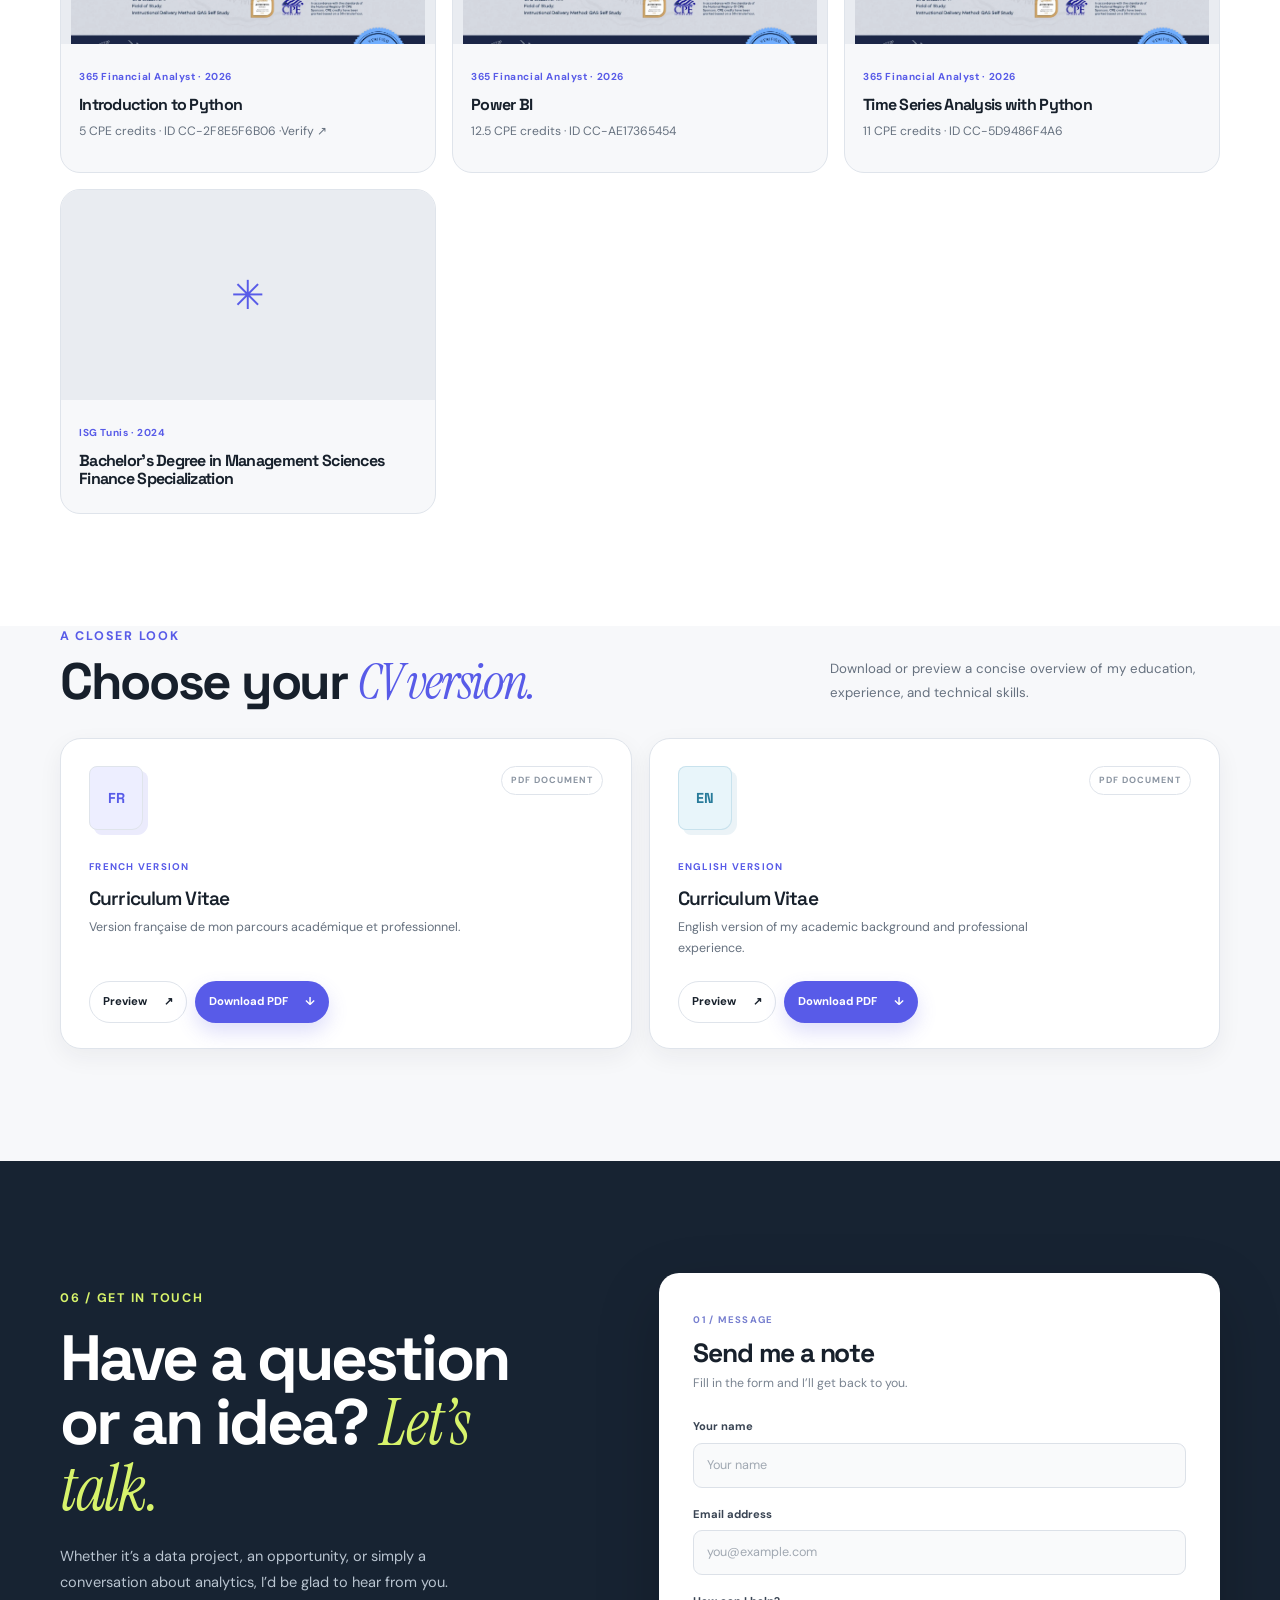
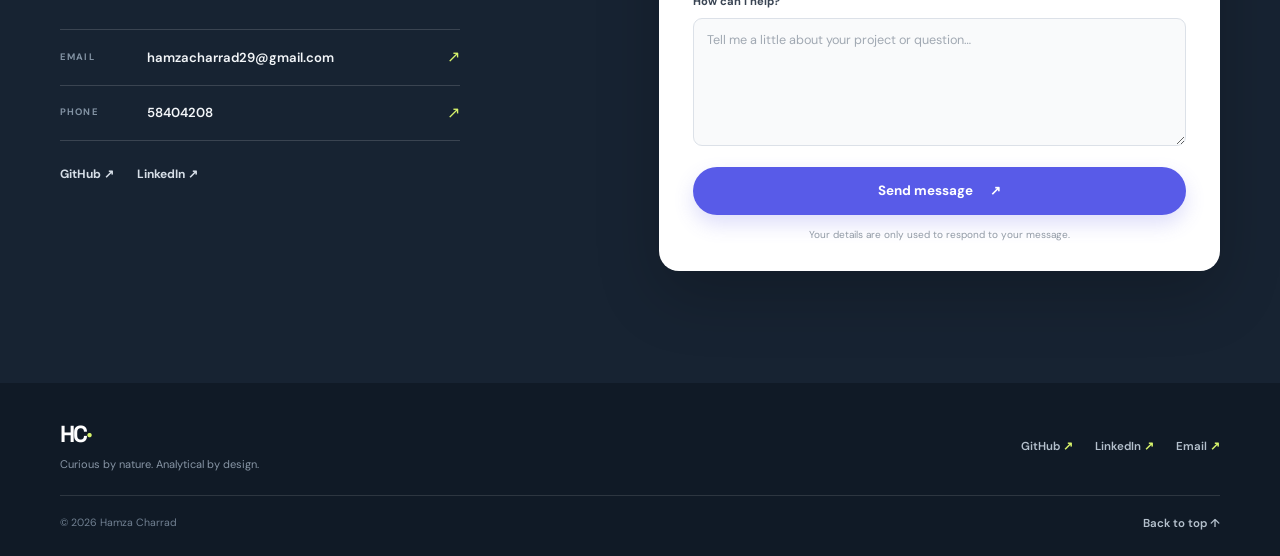
==== commit 21080c1e: "Add certificate image for Introduction to Python Co-Authored-By: Claude Opus 5.5 <noreply@anthropic." ====
--- a/index.html
+++ b/index.html
@@ -626,11 +626,11 @@
       <div class="section-heading"><div><p class="section-kicker">CREDENTIALS</p><h2>Proof of <em>progress.</em></h2></div></div>
       <div class="certification-grid">
 
-          <article class="certification-card" data-title="Introduction to Python" data-issuer="365 Financial Analyst" data-date="November 2026" data-desc="Certificate of Achievement for completing the Introduction to Python course exam. Certificate ID: CC-2F8E5F6B06." data-img="" data-verify="https://learn.365financialanalyst.com/c/ee1b835fbd/">
+          <article class="certification-card" data-title="Introduction to Python" data-issuer="365 Financial Analyst" data-date="November 2026" data-desc="Certificate of Achievement for completing all lessons and assessments of the Introduction to Python course. 5 CPE credits. Certificate ID: CC-2F8E5F6B06." data-img="assets/images/certifications/365-intro-python.webp" data-verify="https://learn.365financialanalyst.com/c/ee1b835fbd/">
             <button class="certification-image" type="button" data-cert-open aria-label="Preview Introduction to Python certificate">
-              <span aria-hidden="true">✳</span>
+              <img src="assets/images/certifications/365-intro-python.webp" alt="365 Financial Analyst Introduction to Python certificate" width="1600" height="1125" loading="lazy" decoding="async">
             </button>
-            <div class="certification-body"><span class="certification-issuer">365 Financial Analyst · 2026</span><h3>Introduction to Python</h3><p>ID CC-2F8E5F6B06 · <a href="https://learn.365financialanalyst.com/c/ee1b835fbd/" target="_blank" rel="noopener noreferrer">Verify ↗</a></p></div>
+            <div class="certification-body"><span class="certification-issuer">365 Financial Analyst · 2026</span><h3>Introduction to Python</h3><p>5 CPE credits · ID CC-2F8E5F6B06 ·<a href="https://learn.365financialanalyst.com/c/ee1b835fbd/" target="_blank" rel="noopener noreferrer">Verify ↗</a></p></div>
           </article>
 
           <article class="certification-card" data-title="Power BI" data-issuer="365 Financial Analyst" data-date="November 2026" data-desc="Certificate of Achievement for completing all lessons and assessments of the Power BI course. 12.5 CPE credits. Certificate ID: CC-AE17365454." data-img="assets/images/certifications/365-power-bi.webp" data-verify="">
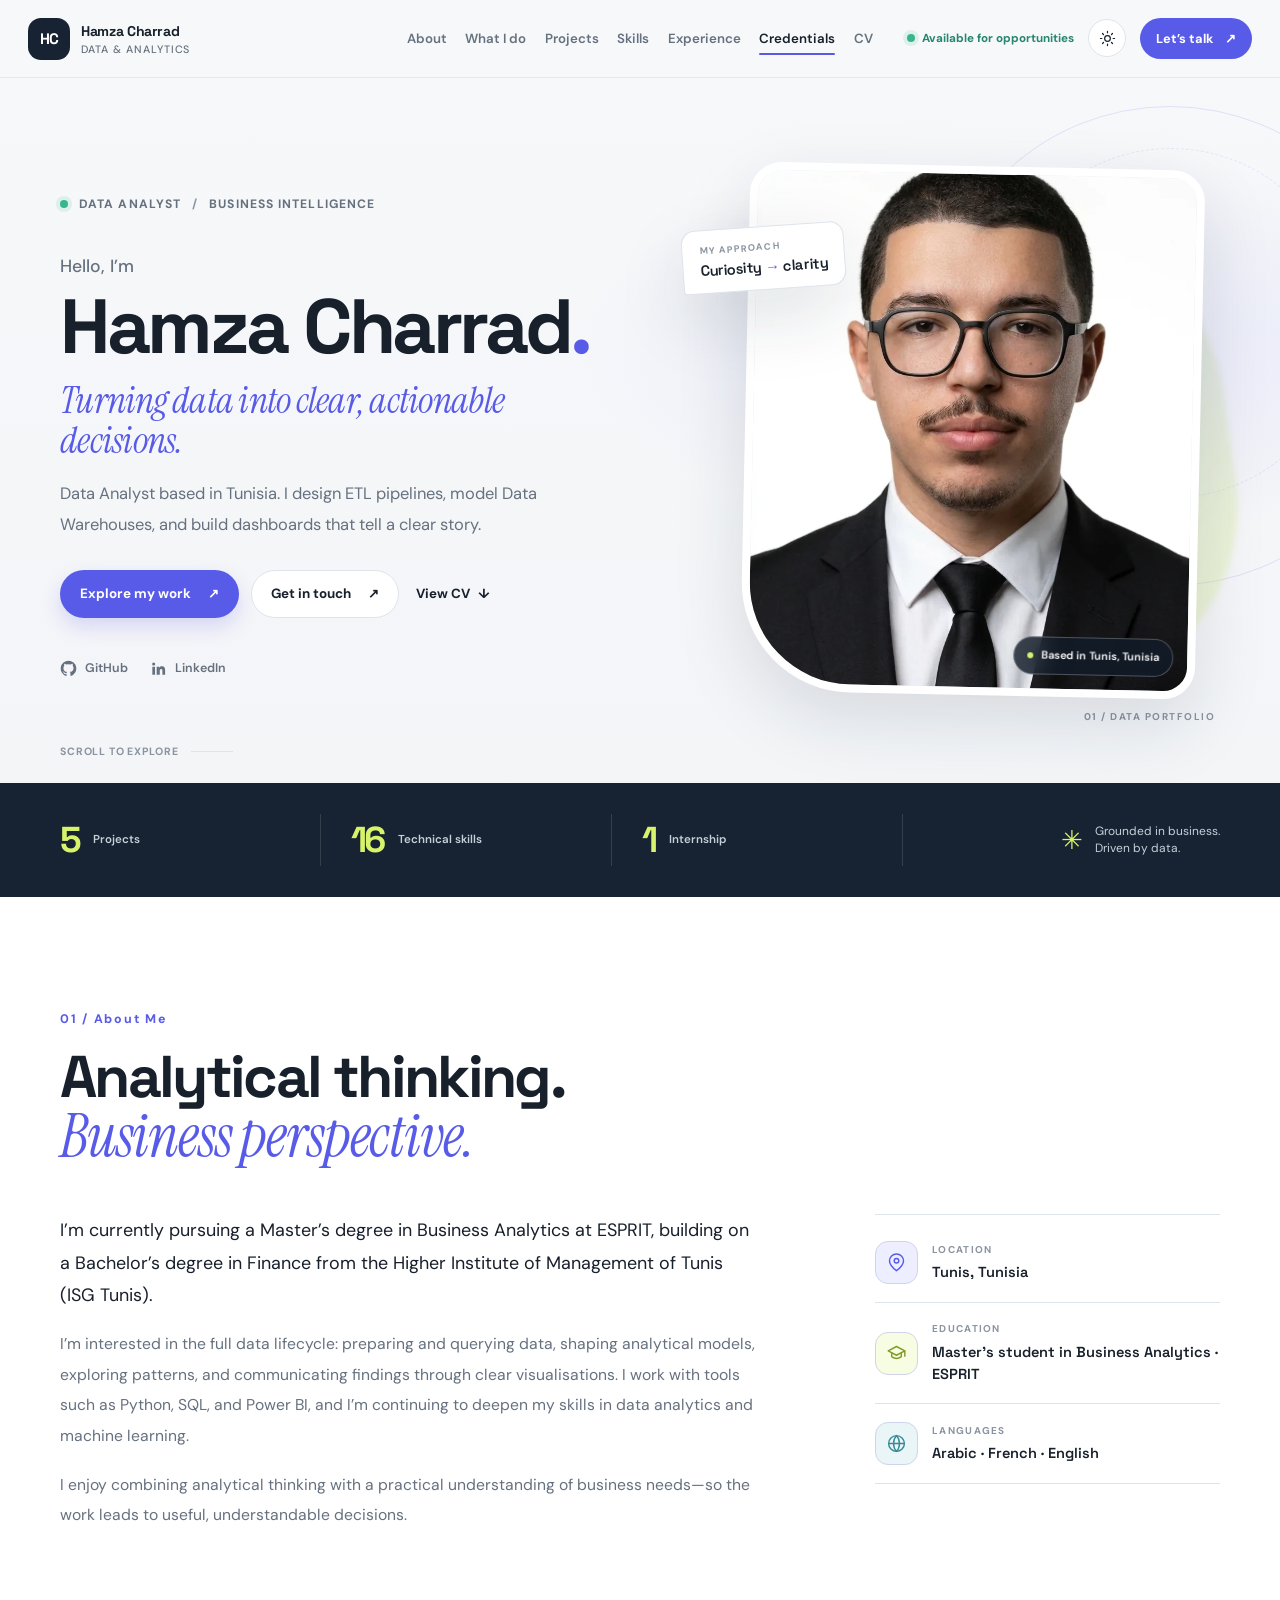
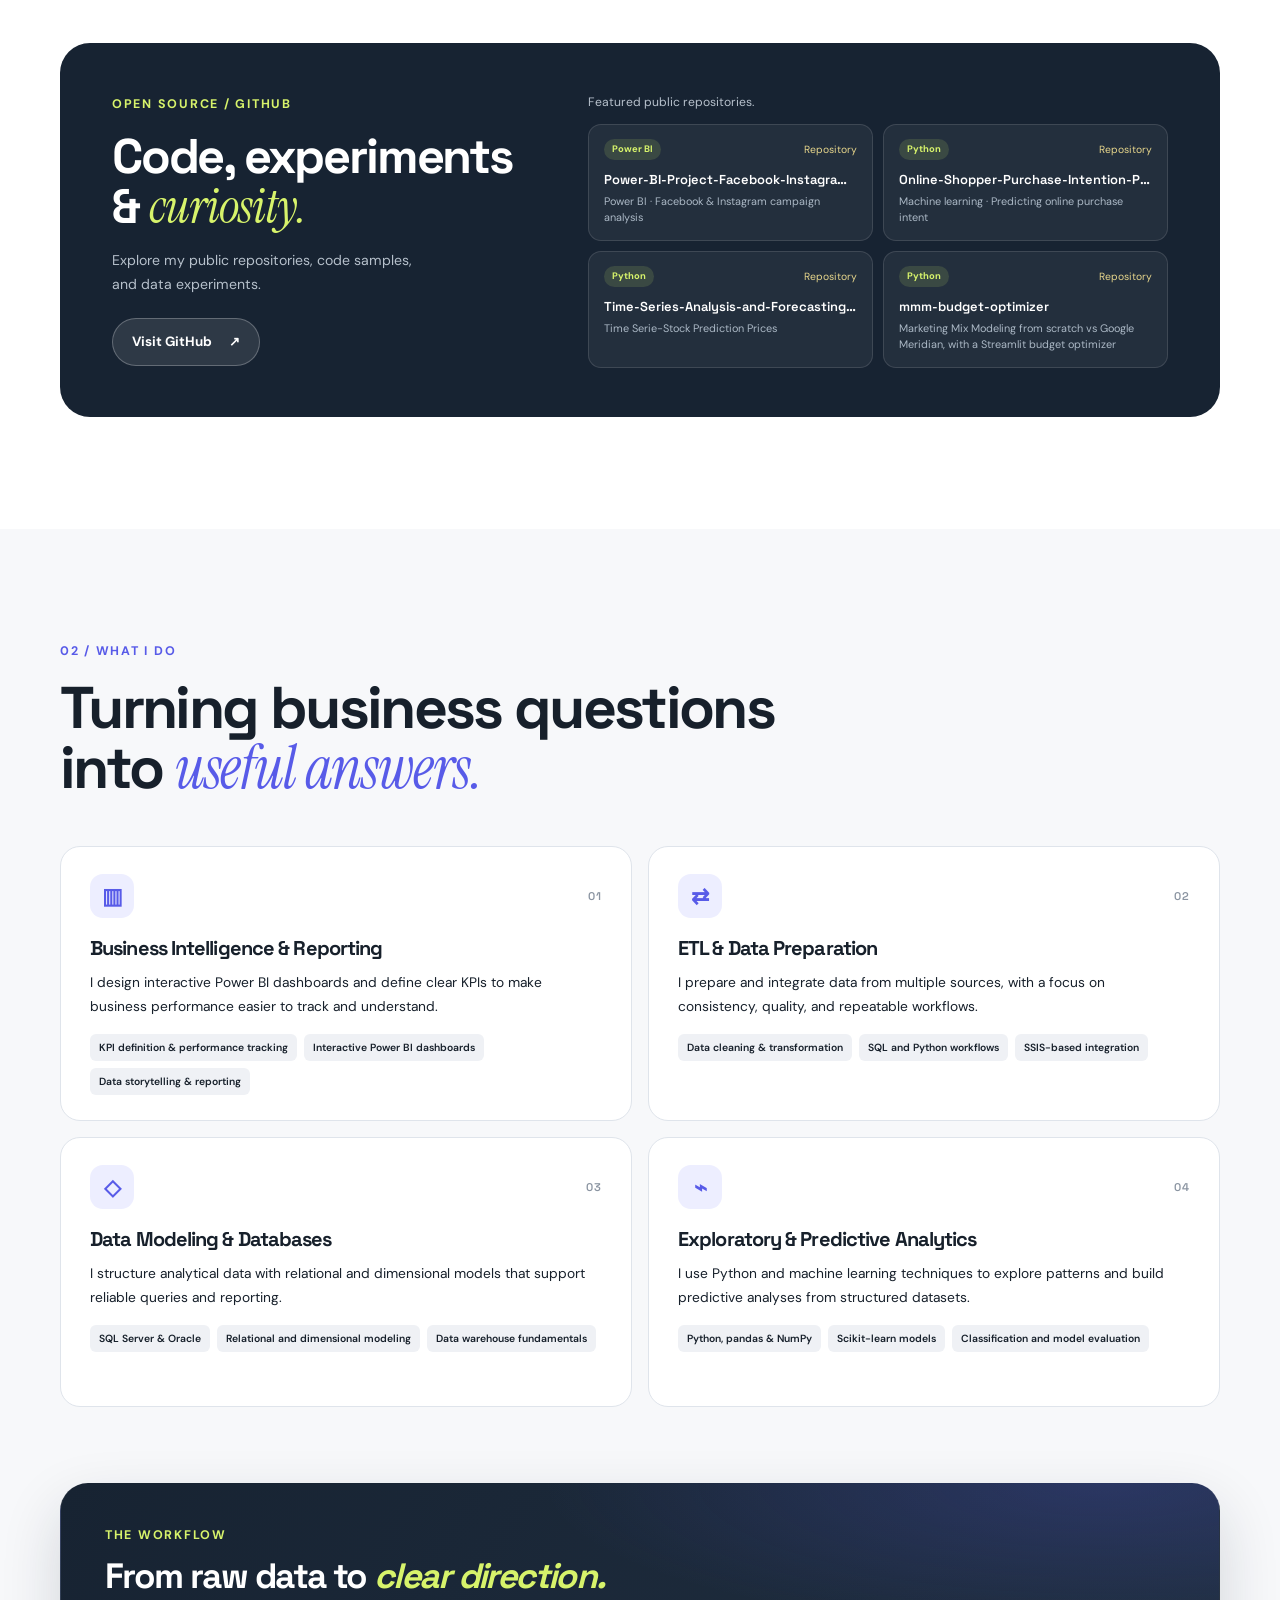
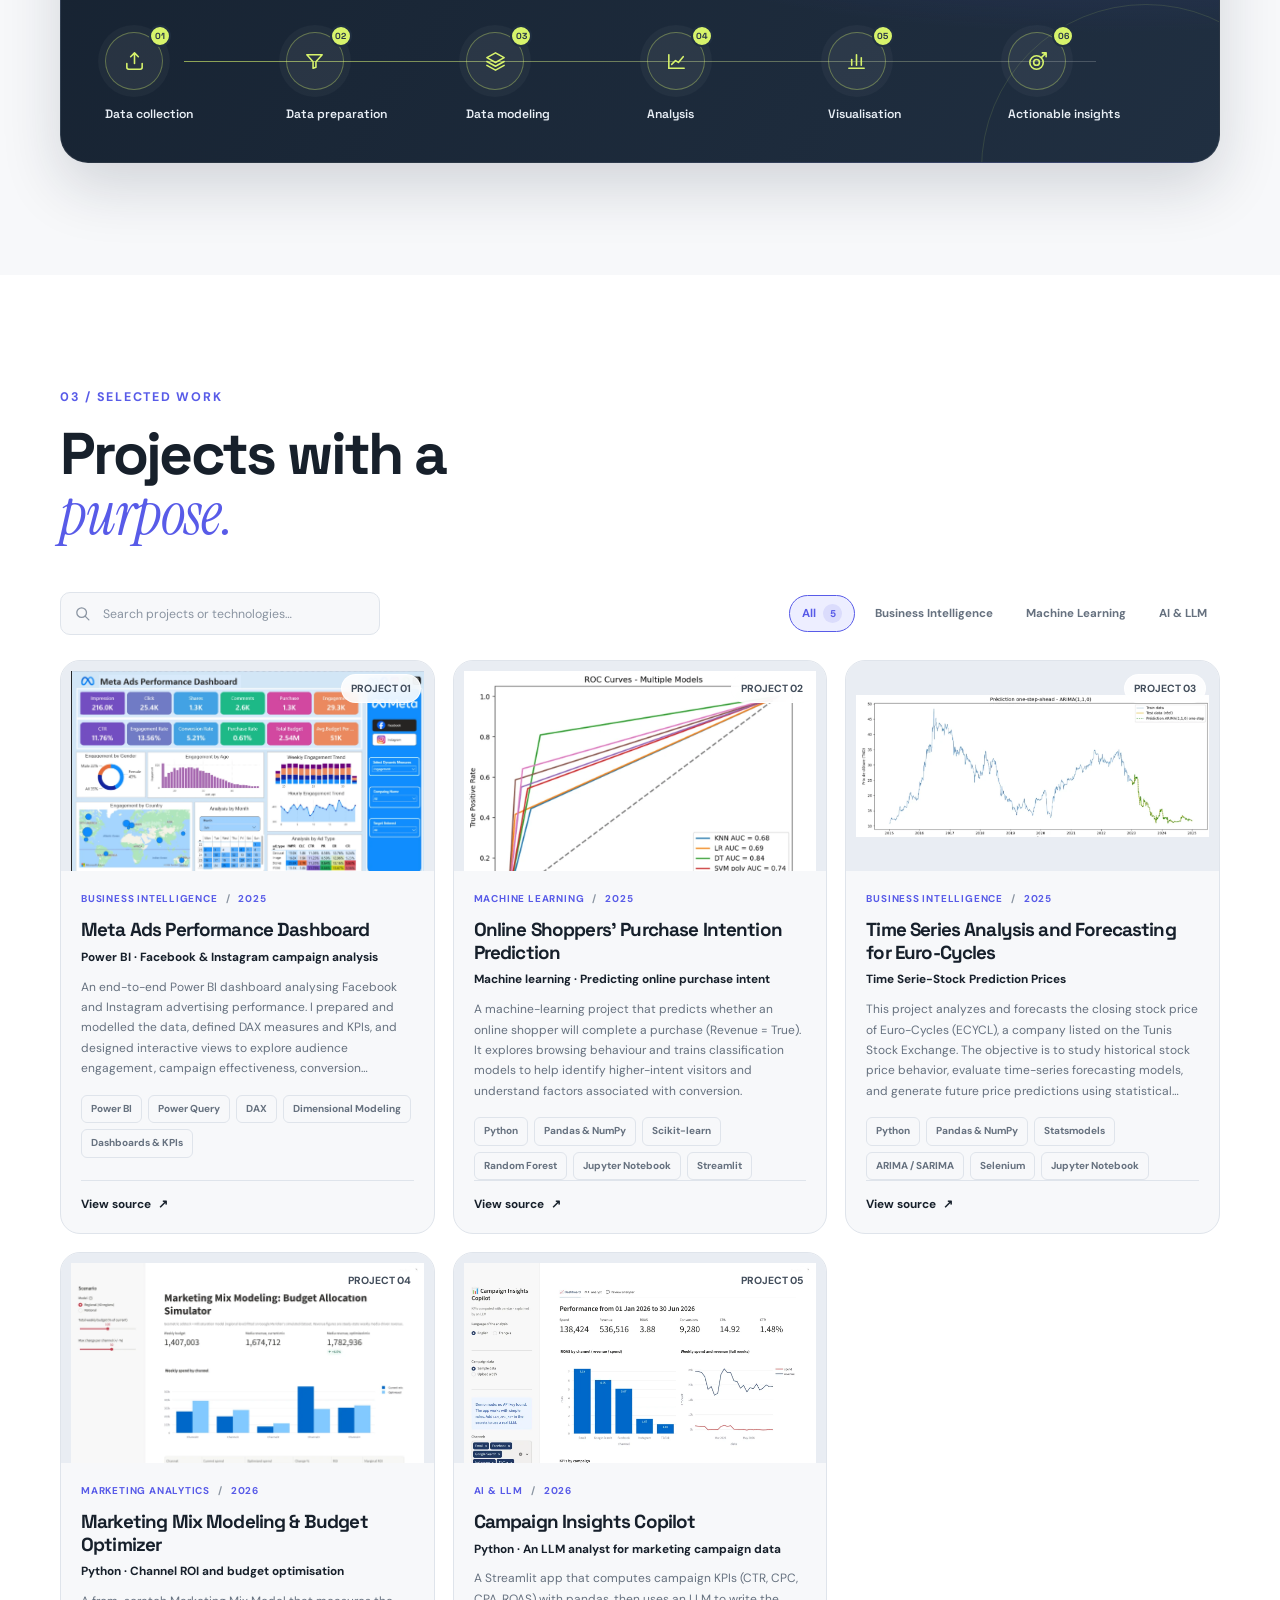
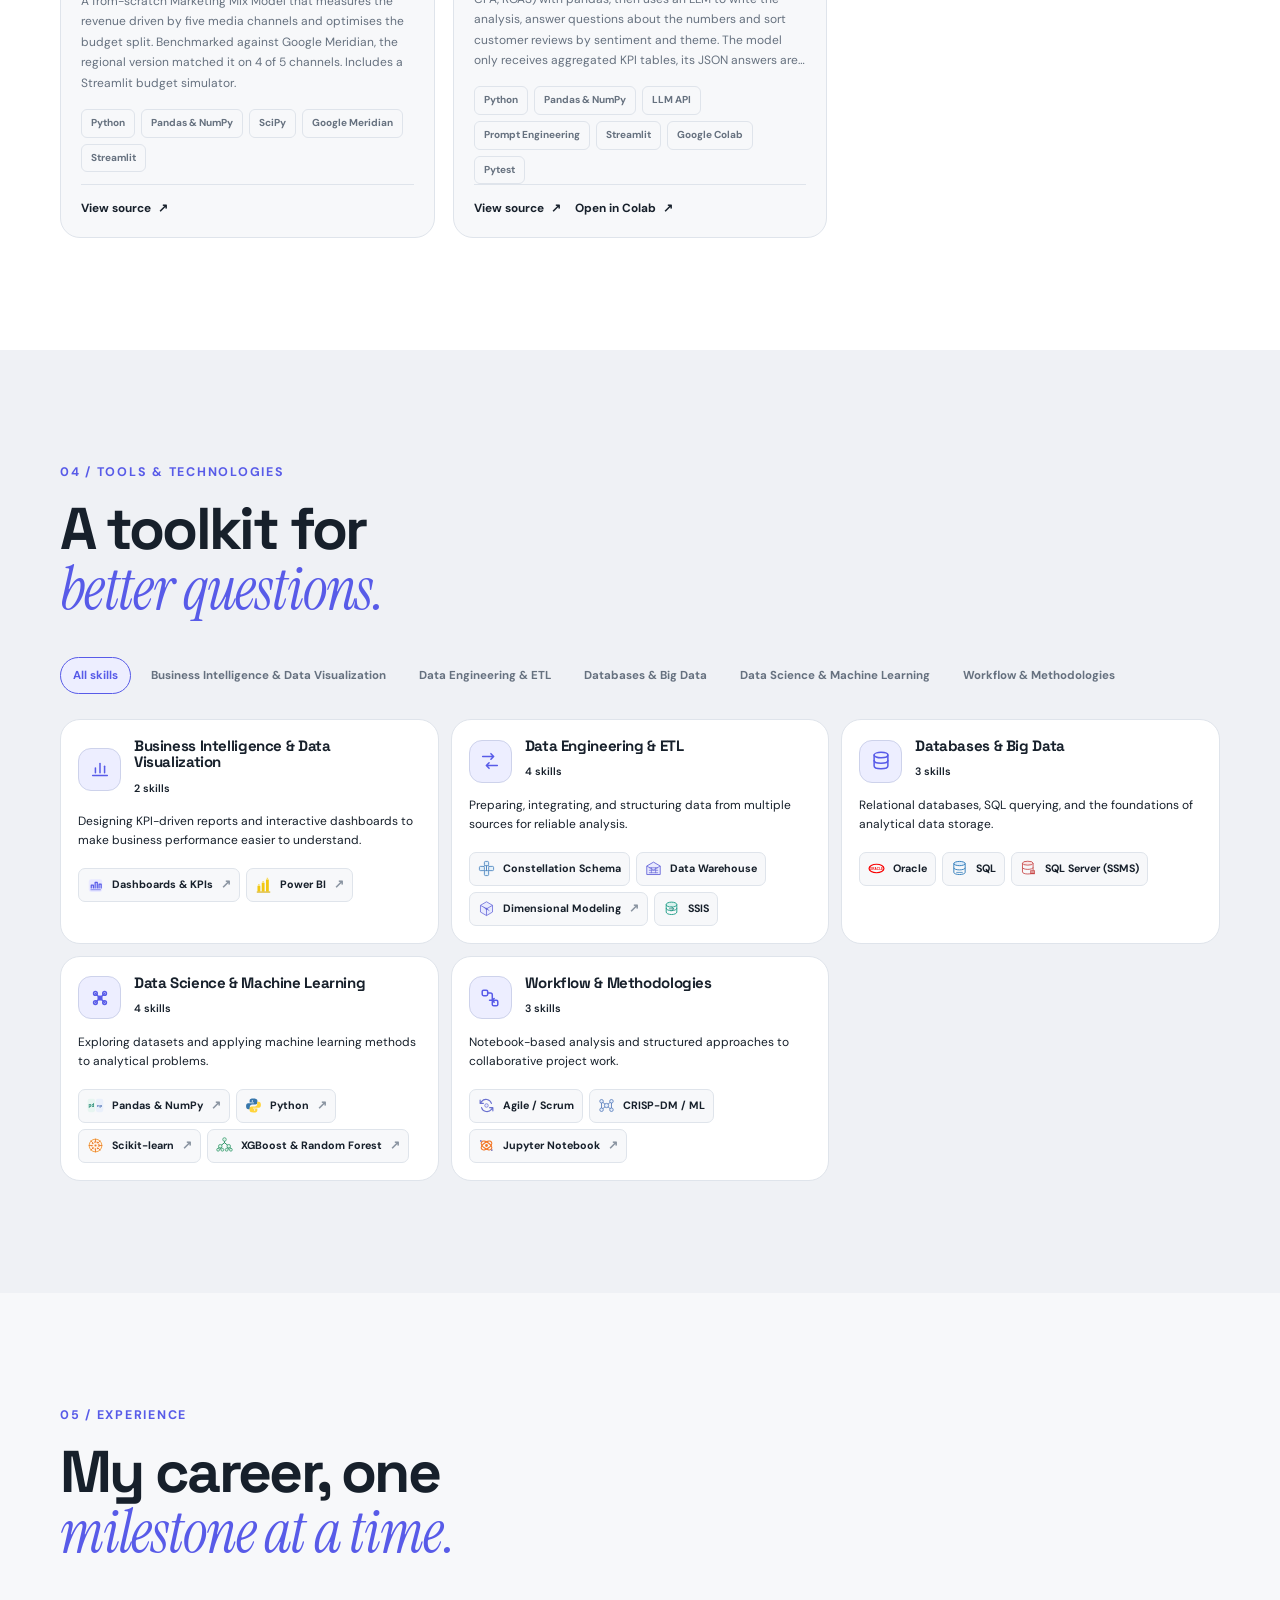
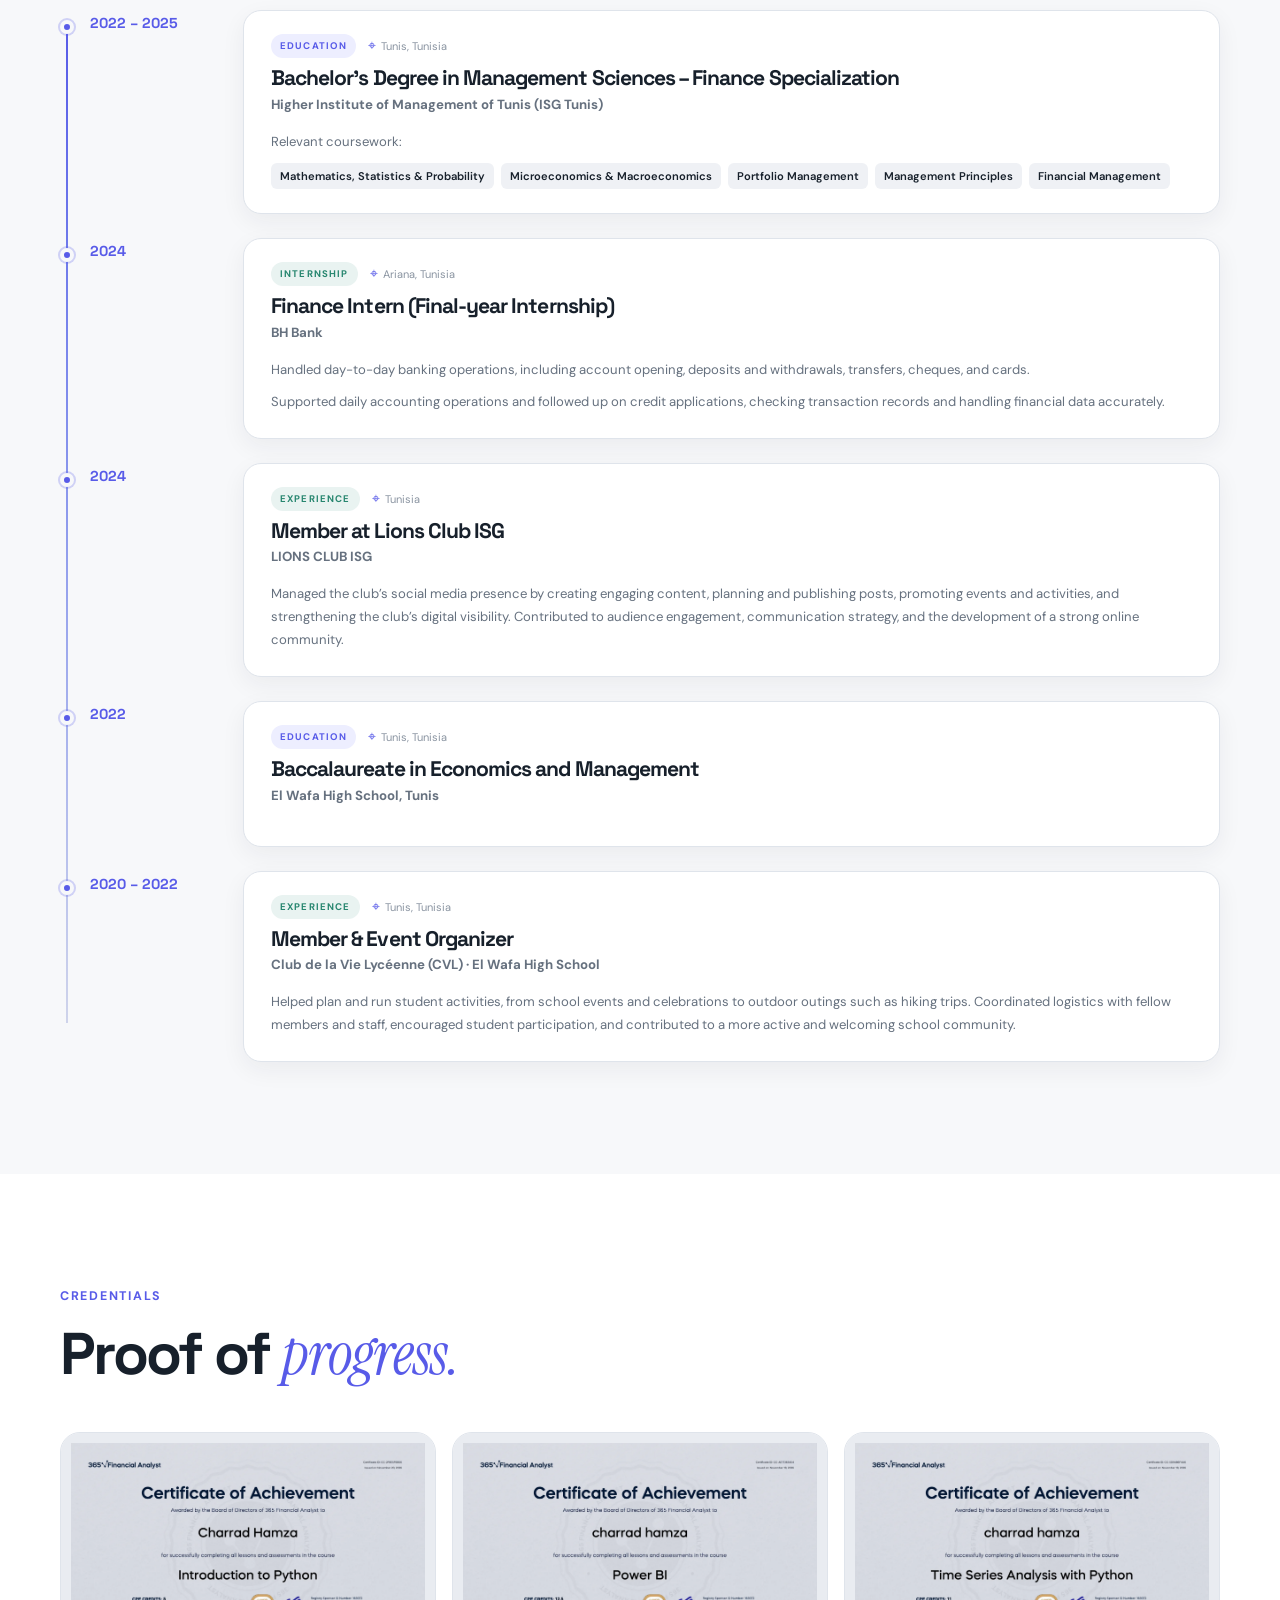
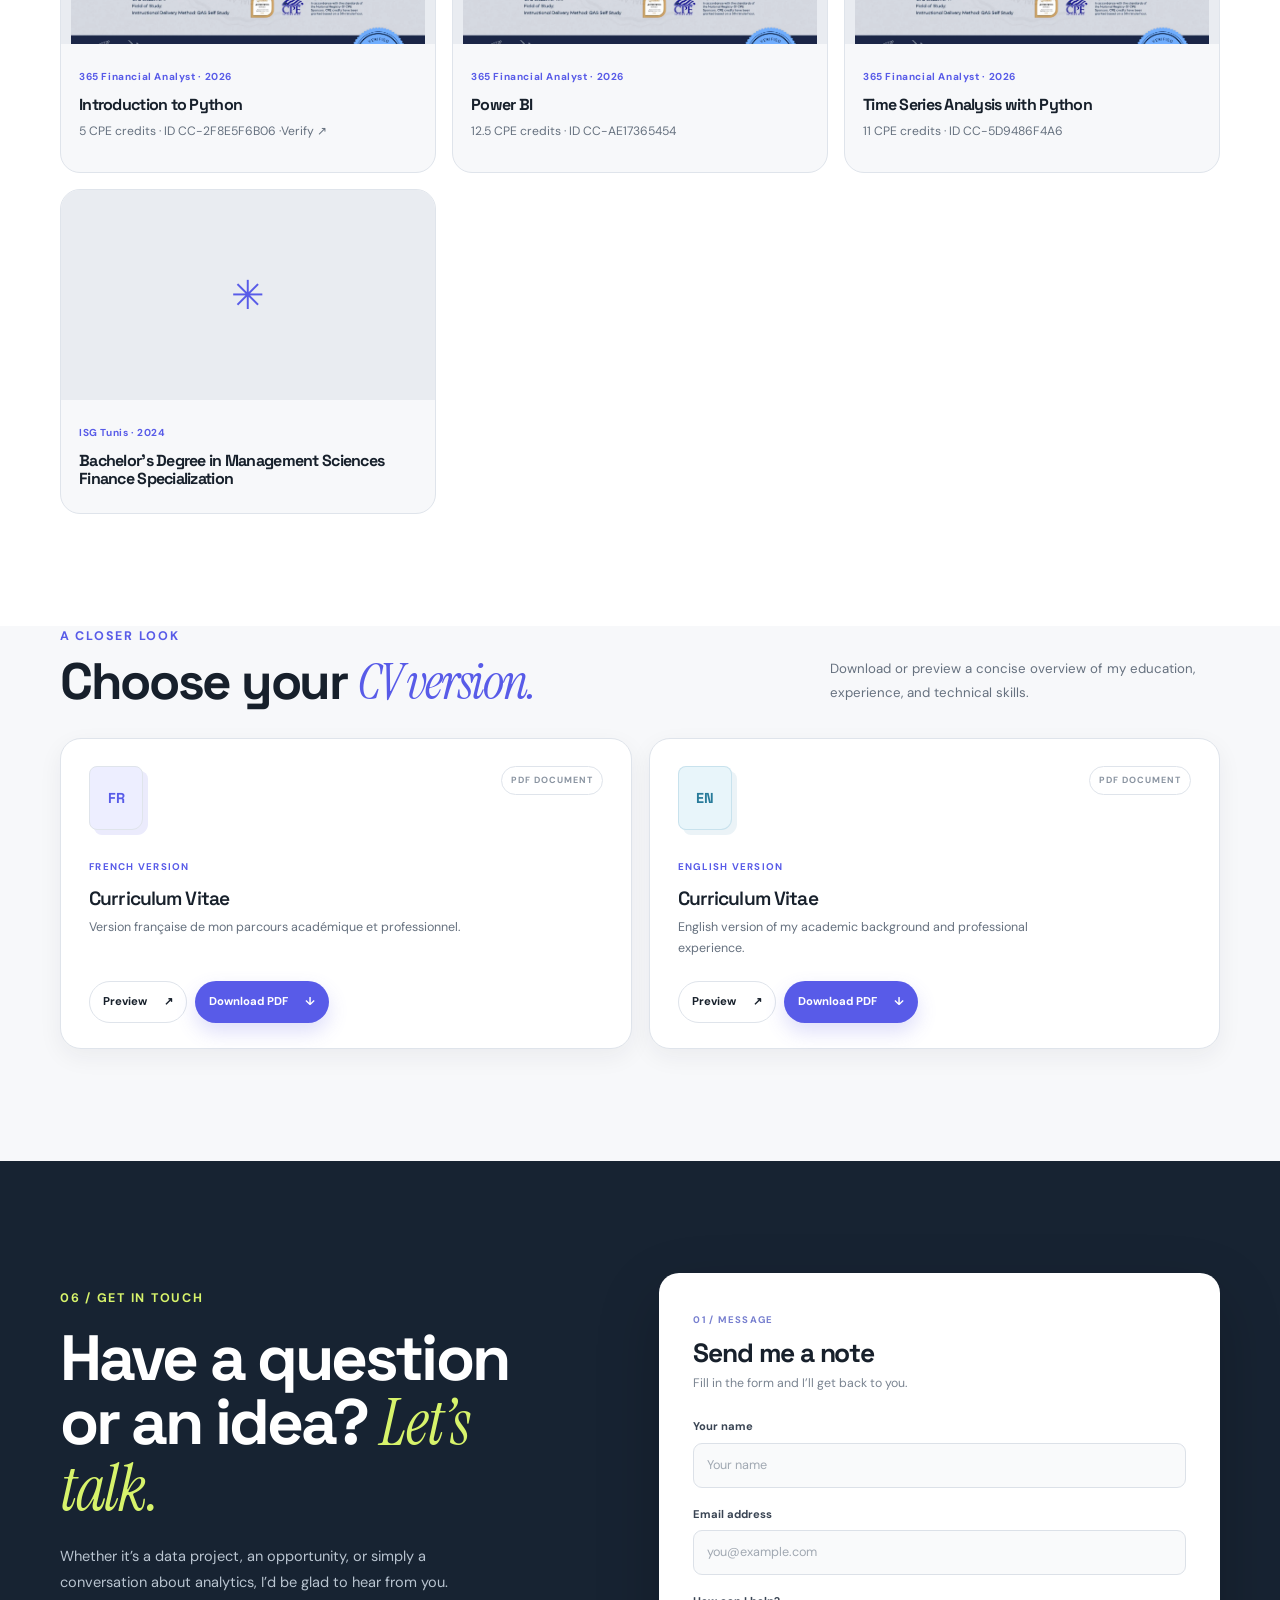
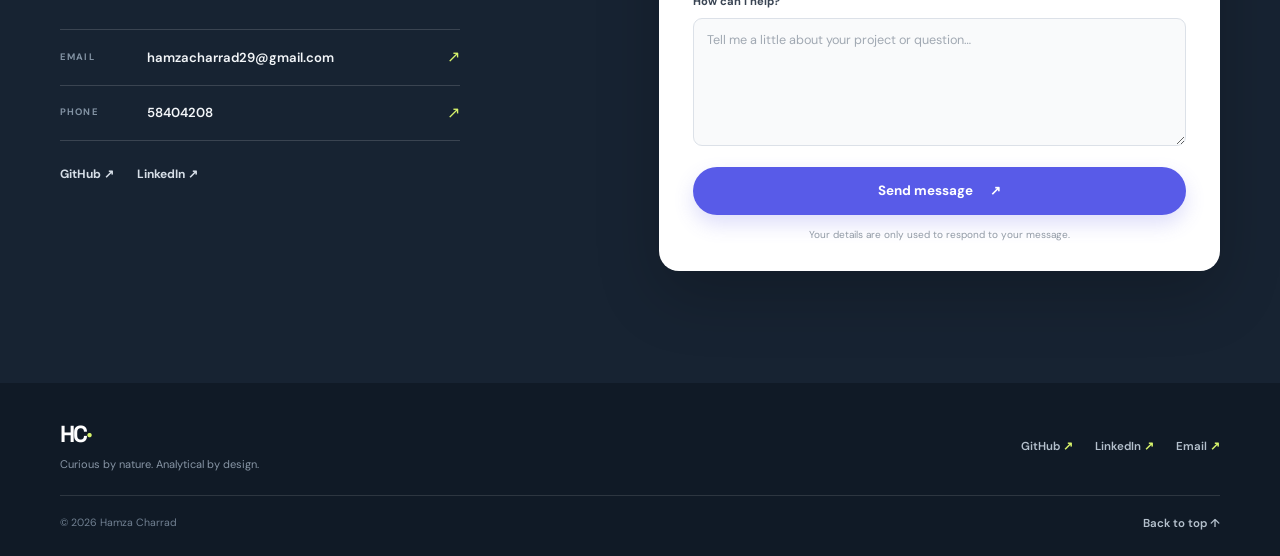
==== commit 73ed2c0e: "Correct BH Bank internship date and location Set the BH Bank internship to 2024 in Ariana, Tunisia, " ====
--- a/index.html
+++ b/index.html
@@ -561,17 +561,6 @@
       <div class="experience-list career-timeline">
 
           <article class="experience-item">
-            <div class="experience-date">2025</div>
-            <div class="experience-content">
-              <div class="experience-topline"><span class="experience-type">INTERNSHIP</span><span class="experience-location">Tunis, Tunisia</span></div>
-              <h3>Finance Intern (Final-year Internship)</h3>
-              <p class="experience-company">BH Bank</p>
-              <div class="experience-description"><p>Handled day-to-day banking operations, including account opening, deposits and withdrawals, transfers, cheques, and cards.</p>
-<p>Supported daily accounting operations and followed up on credit applications, checking transaction records and handling financial data accurately.</p></div>
-            </div>
-          </article>
-
-          <article class="experience-item">
             <div class="experience-date">2022 – 2025</div>
             <div class="experience-content">
               <div class="experience-topline"><span class="experience-type is-education">EDUCATION</span><span class="experience-location">Tunis, Tunisia</span></div>
@@ -591,6 +580,17 @@
           <article class="experience-item">
             <div class="experience-date">2024</div>
             <div class="experience-content">
+              <div class="experience-topline"><span class="experience-type">INTERNSHIP</span><span class="experience-location">Ariana, Tunisia</span></div>
+              <h3>Finance Intern (Final-year Internship)</h3>
+              <p class="experience-company">BH Bank</p>
+              <div class="experience-description"><p>Handled day-to-day banking operations, including account opening, deposits and withdrawals, transfers, cheques, and cards.</p>
+<p>Supported daily accounting operations and followed up on credit applications, checking transaction records and handling financial data accurately.</p></div>
+            </div>
+          </article>
+
+          <article class="experience-item">
+            <div class="experience-date">2024</div>
+            <div class="experience-content">
               <div class="experience-topline"><span class="experience-type">EXPERIENCE</span><span class="experience-location">Tunisia</span></div>
               <h3>Member at Lions Club ISG</h3>
               <p class="experience-company">LIONS CLUB ISG</p>
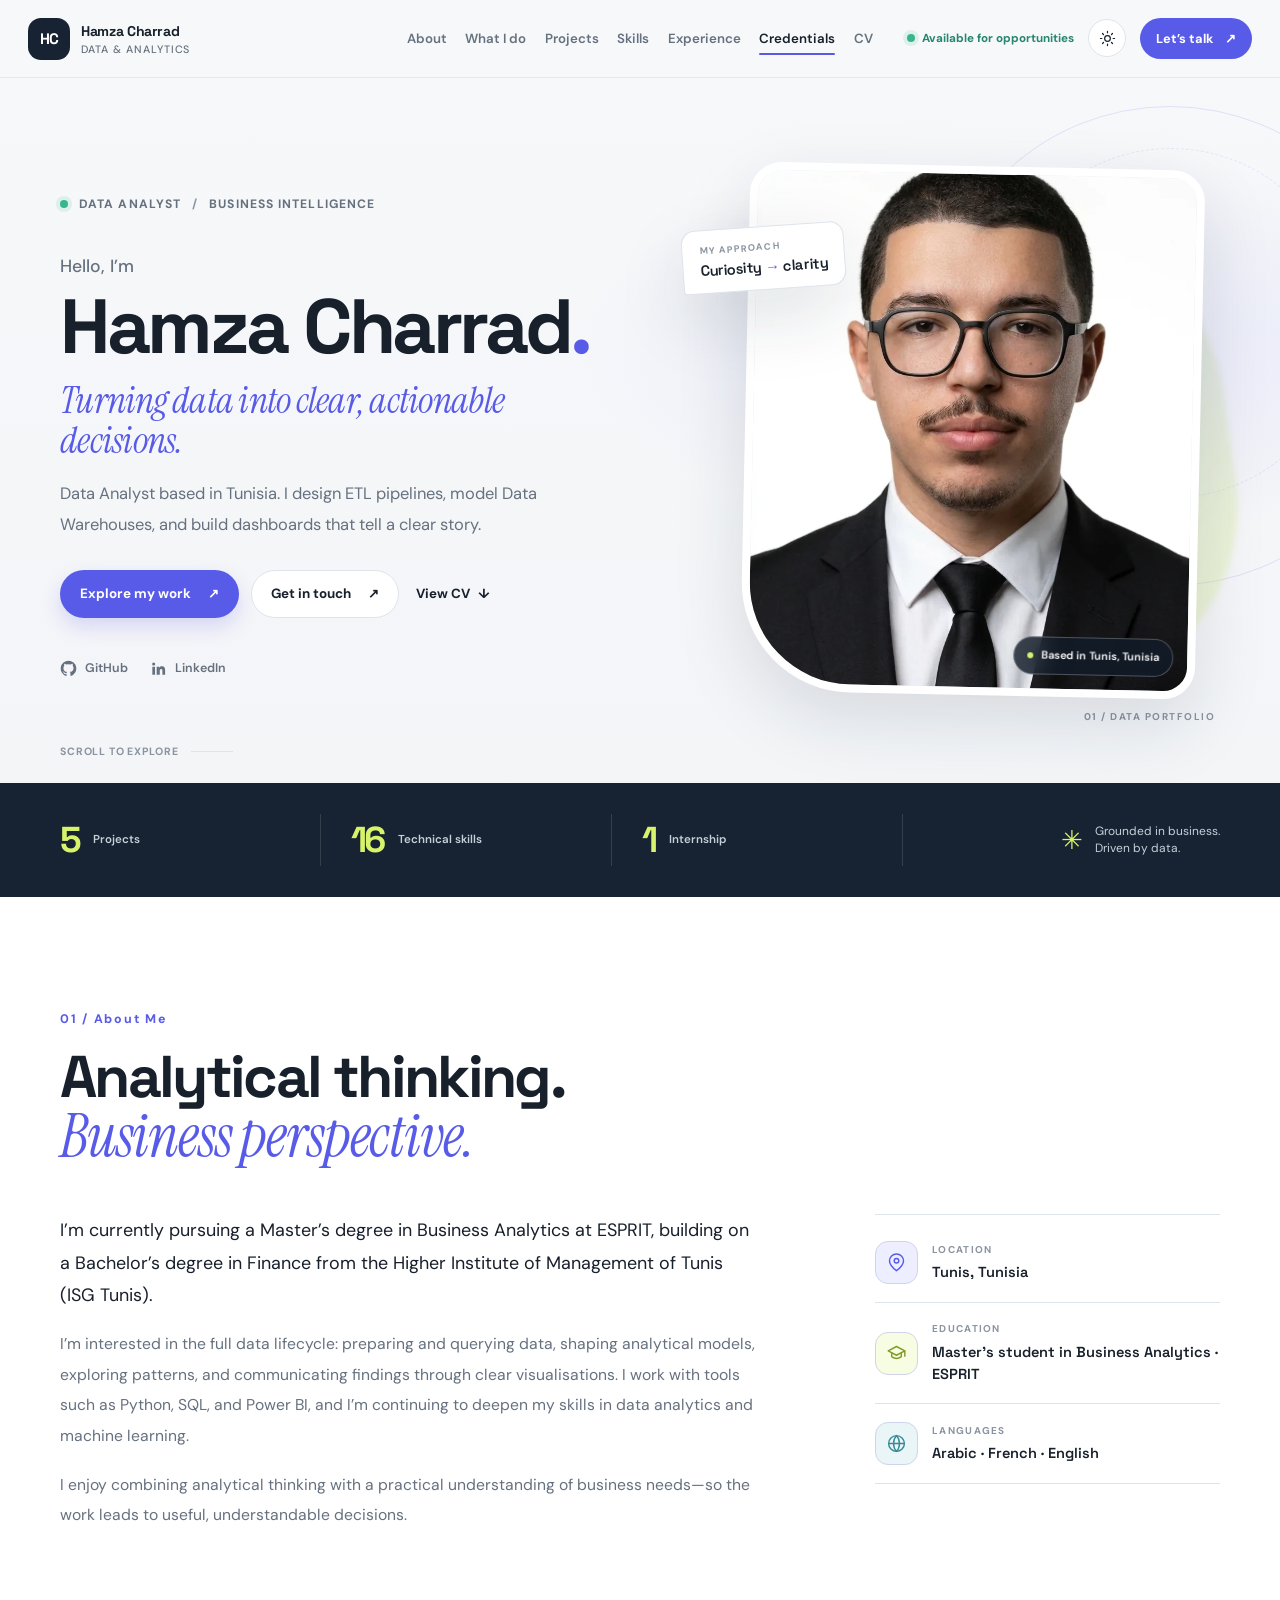
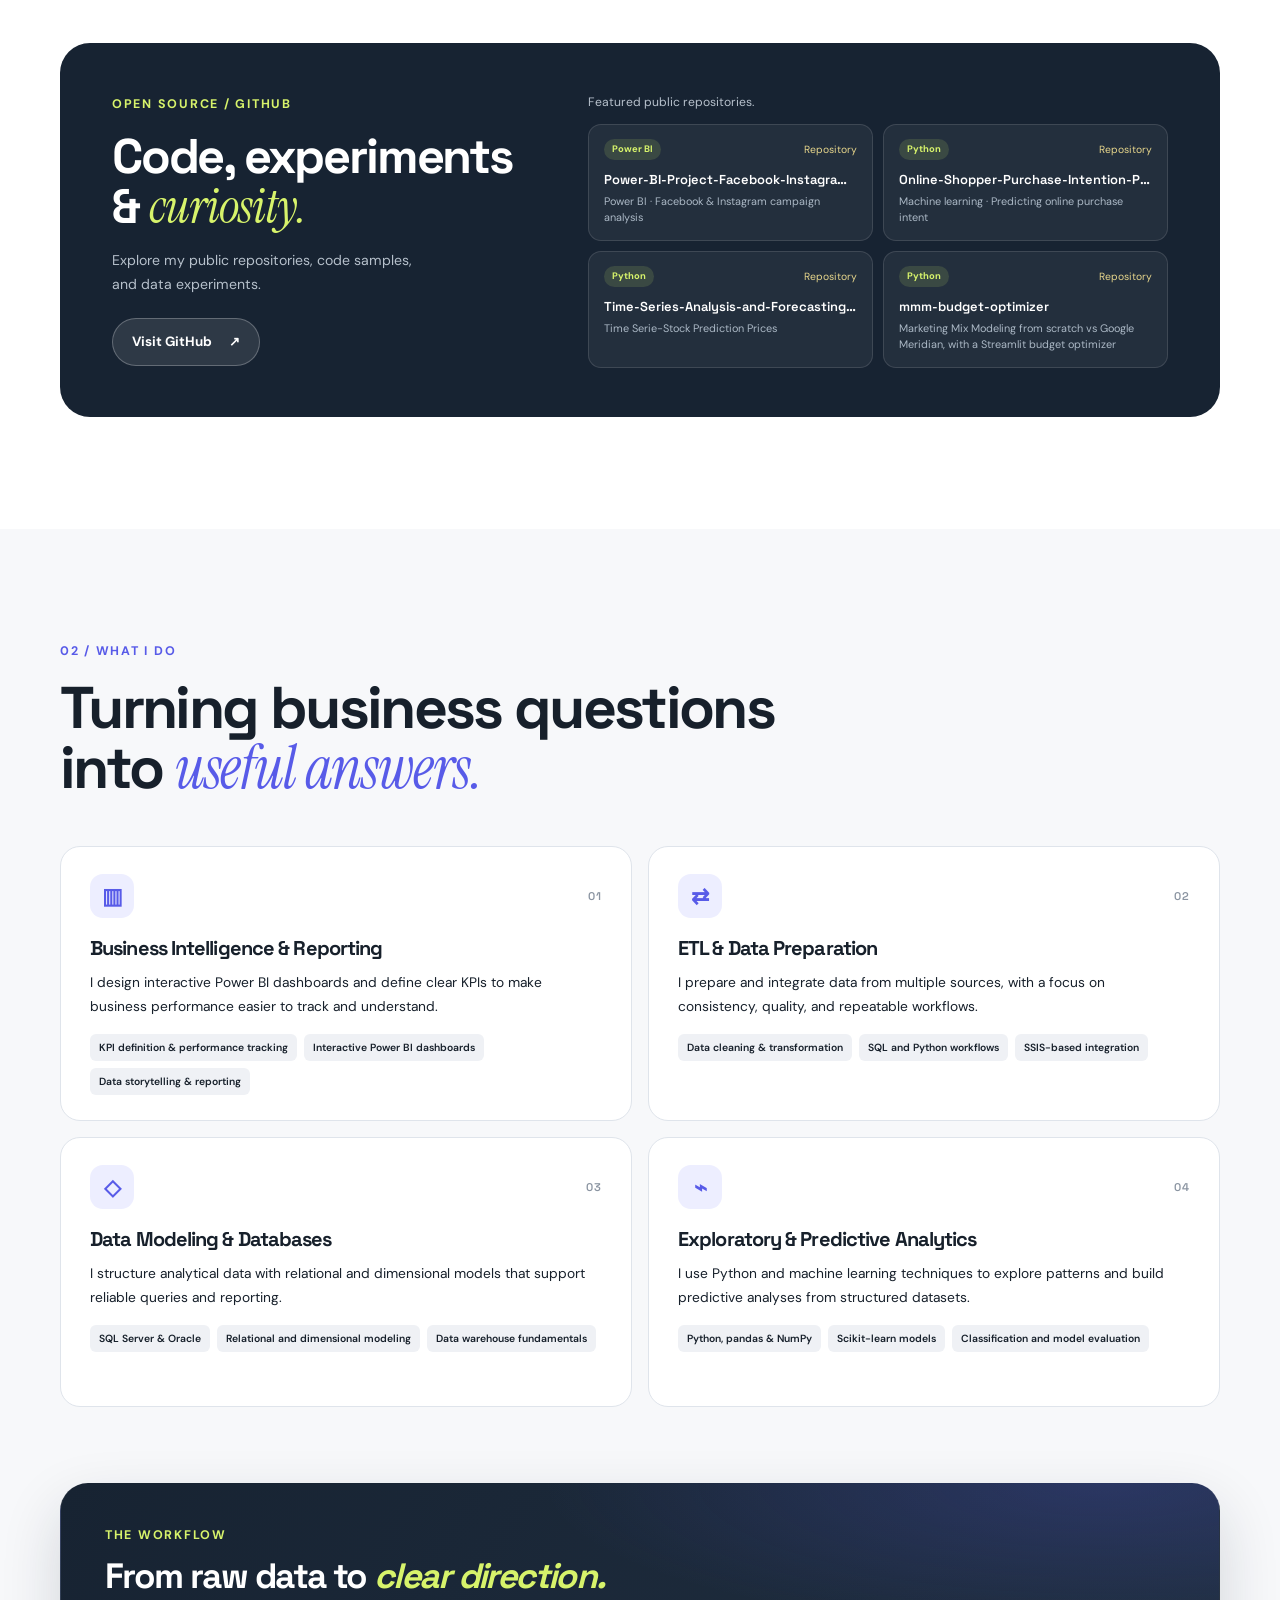
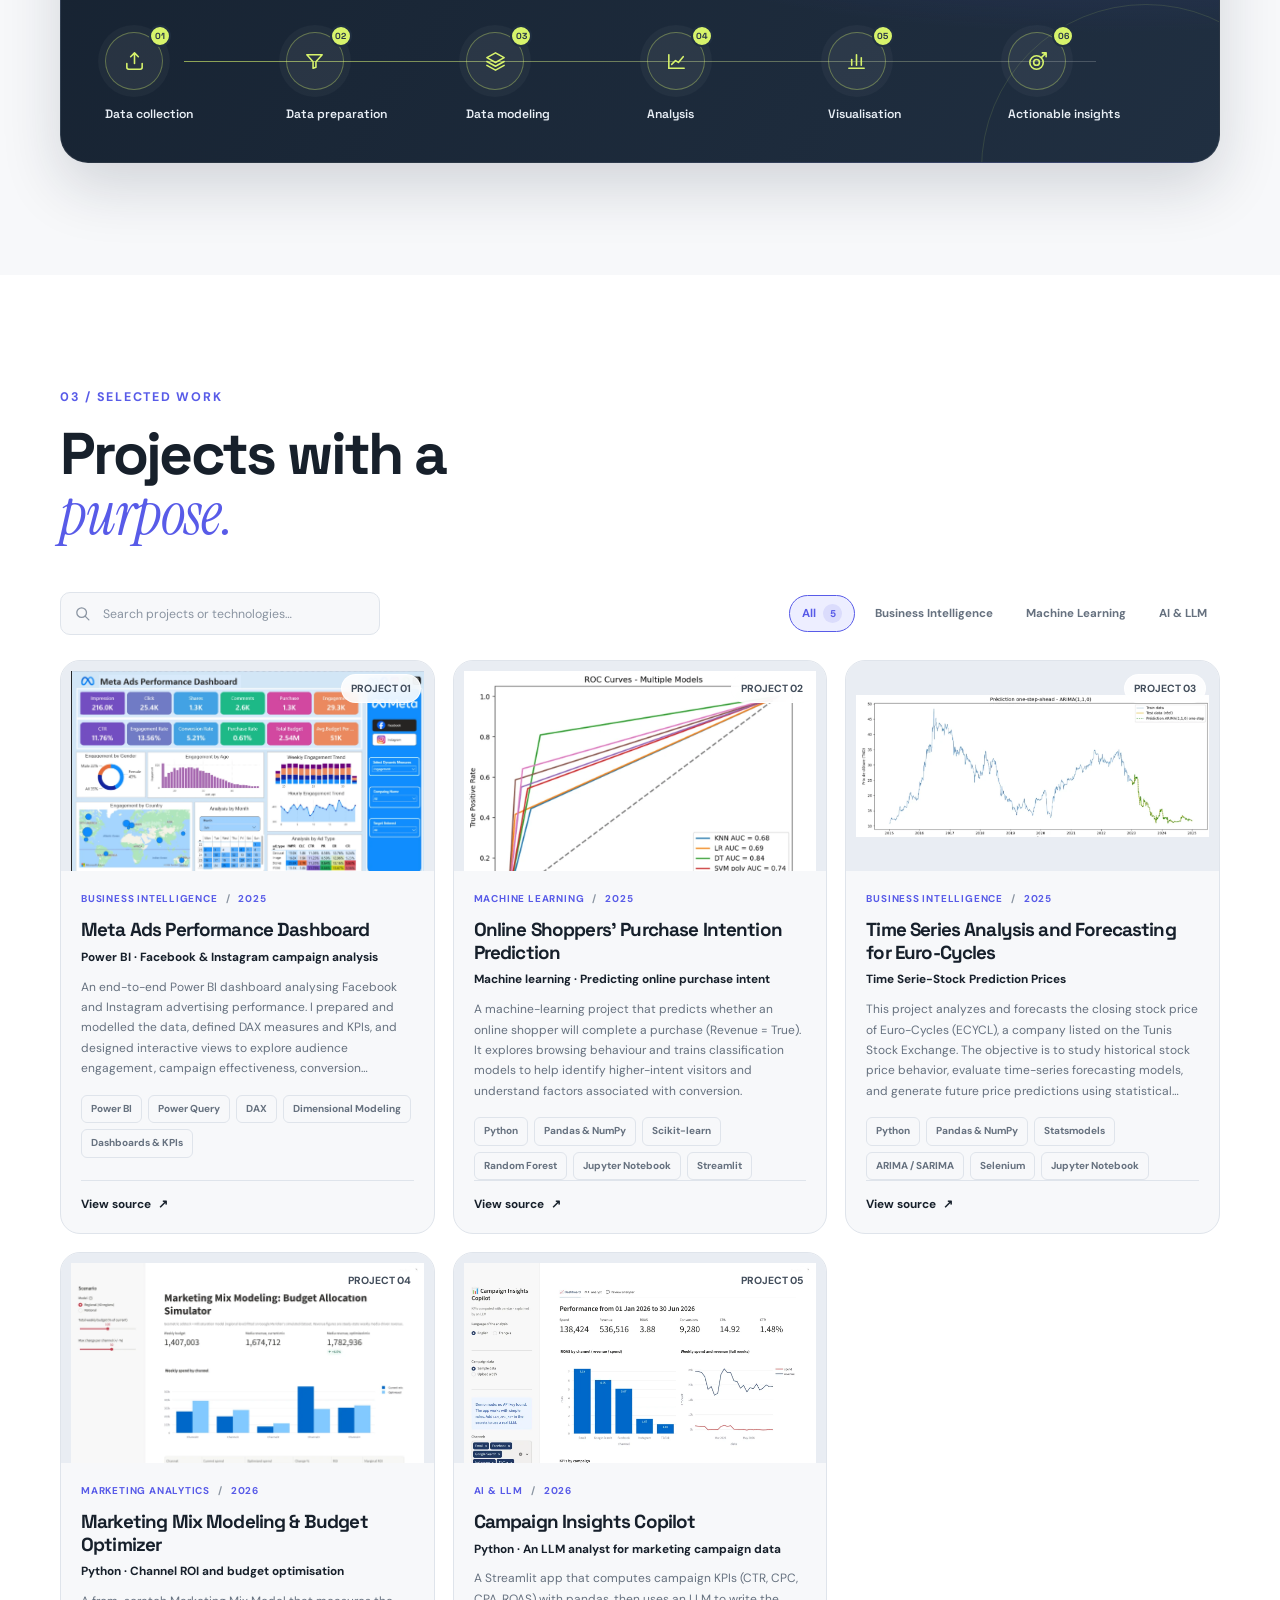
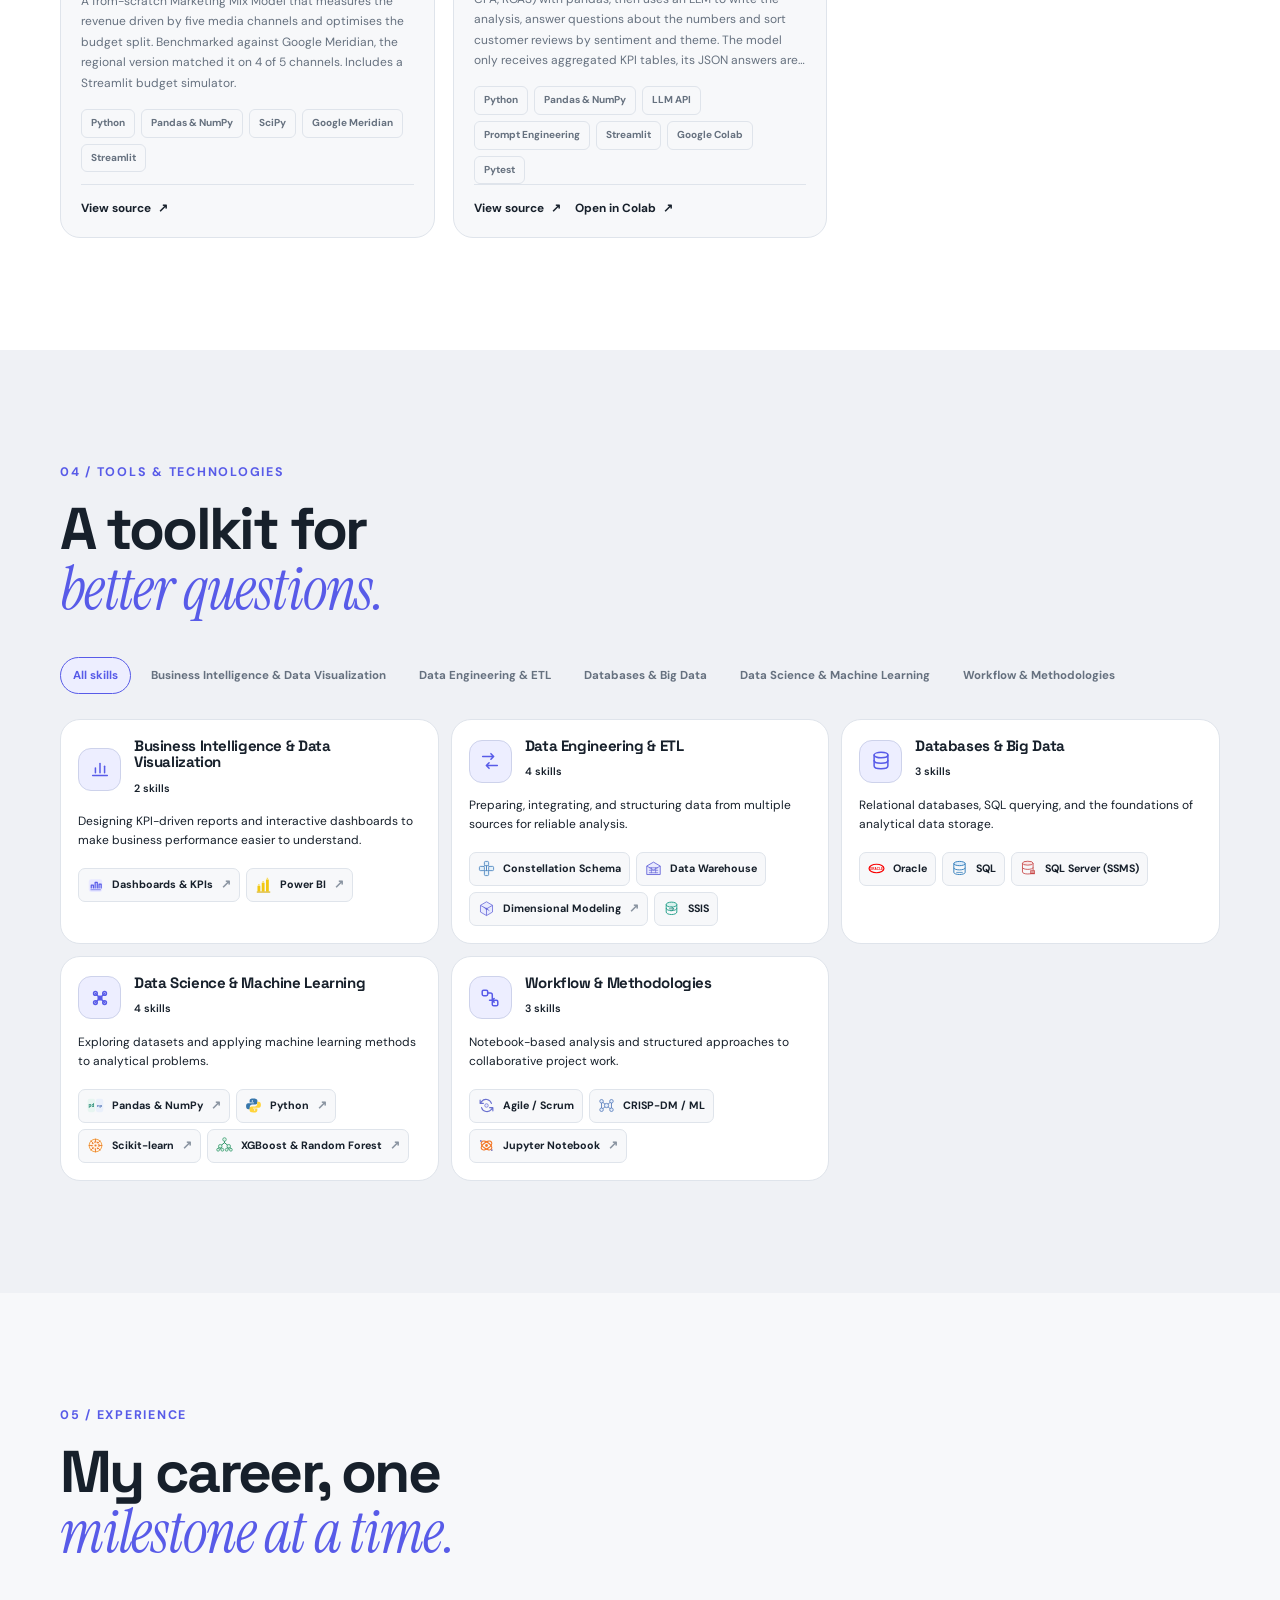
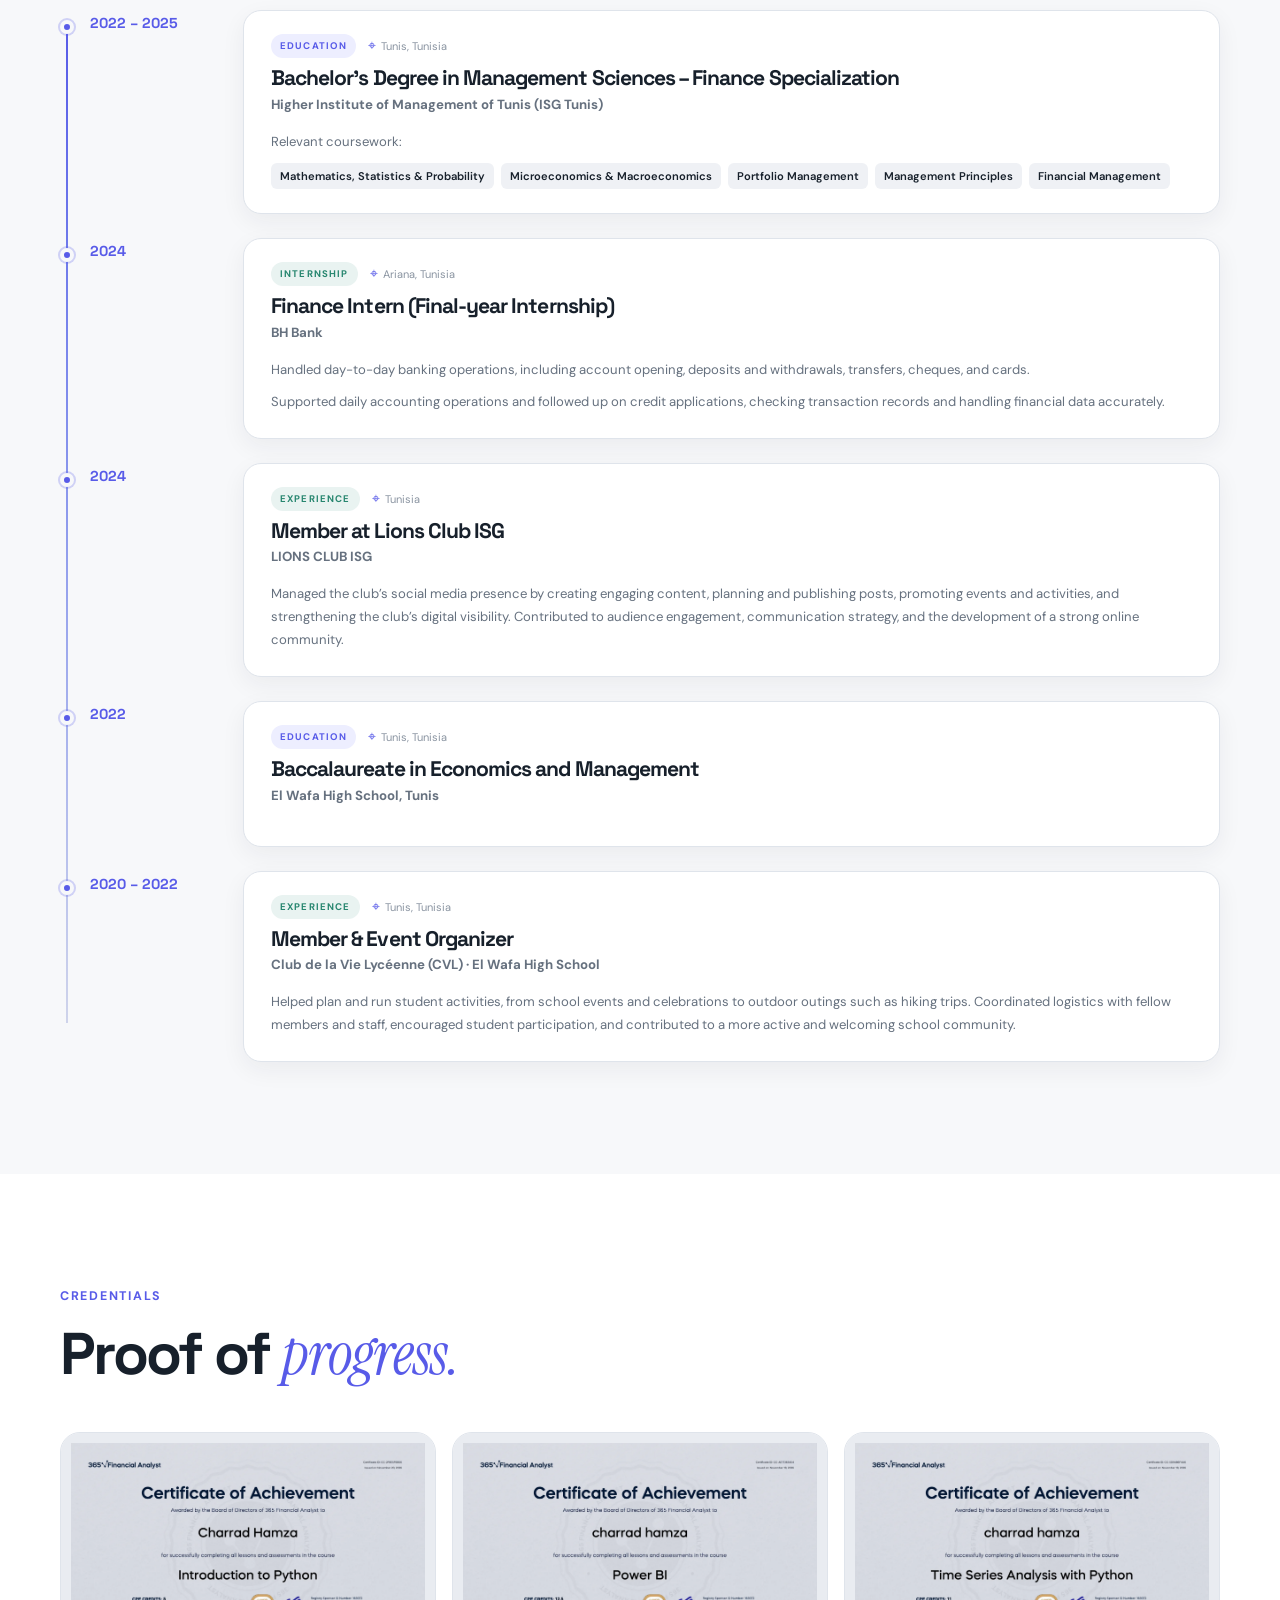
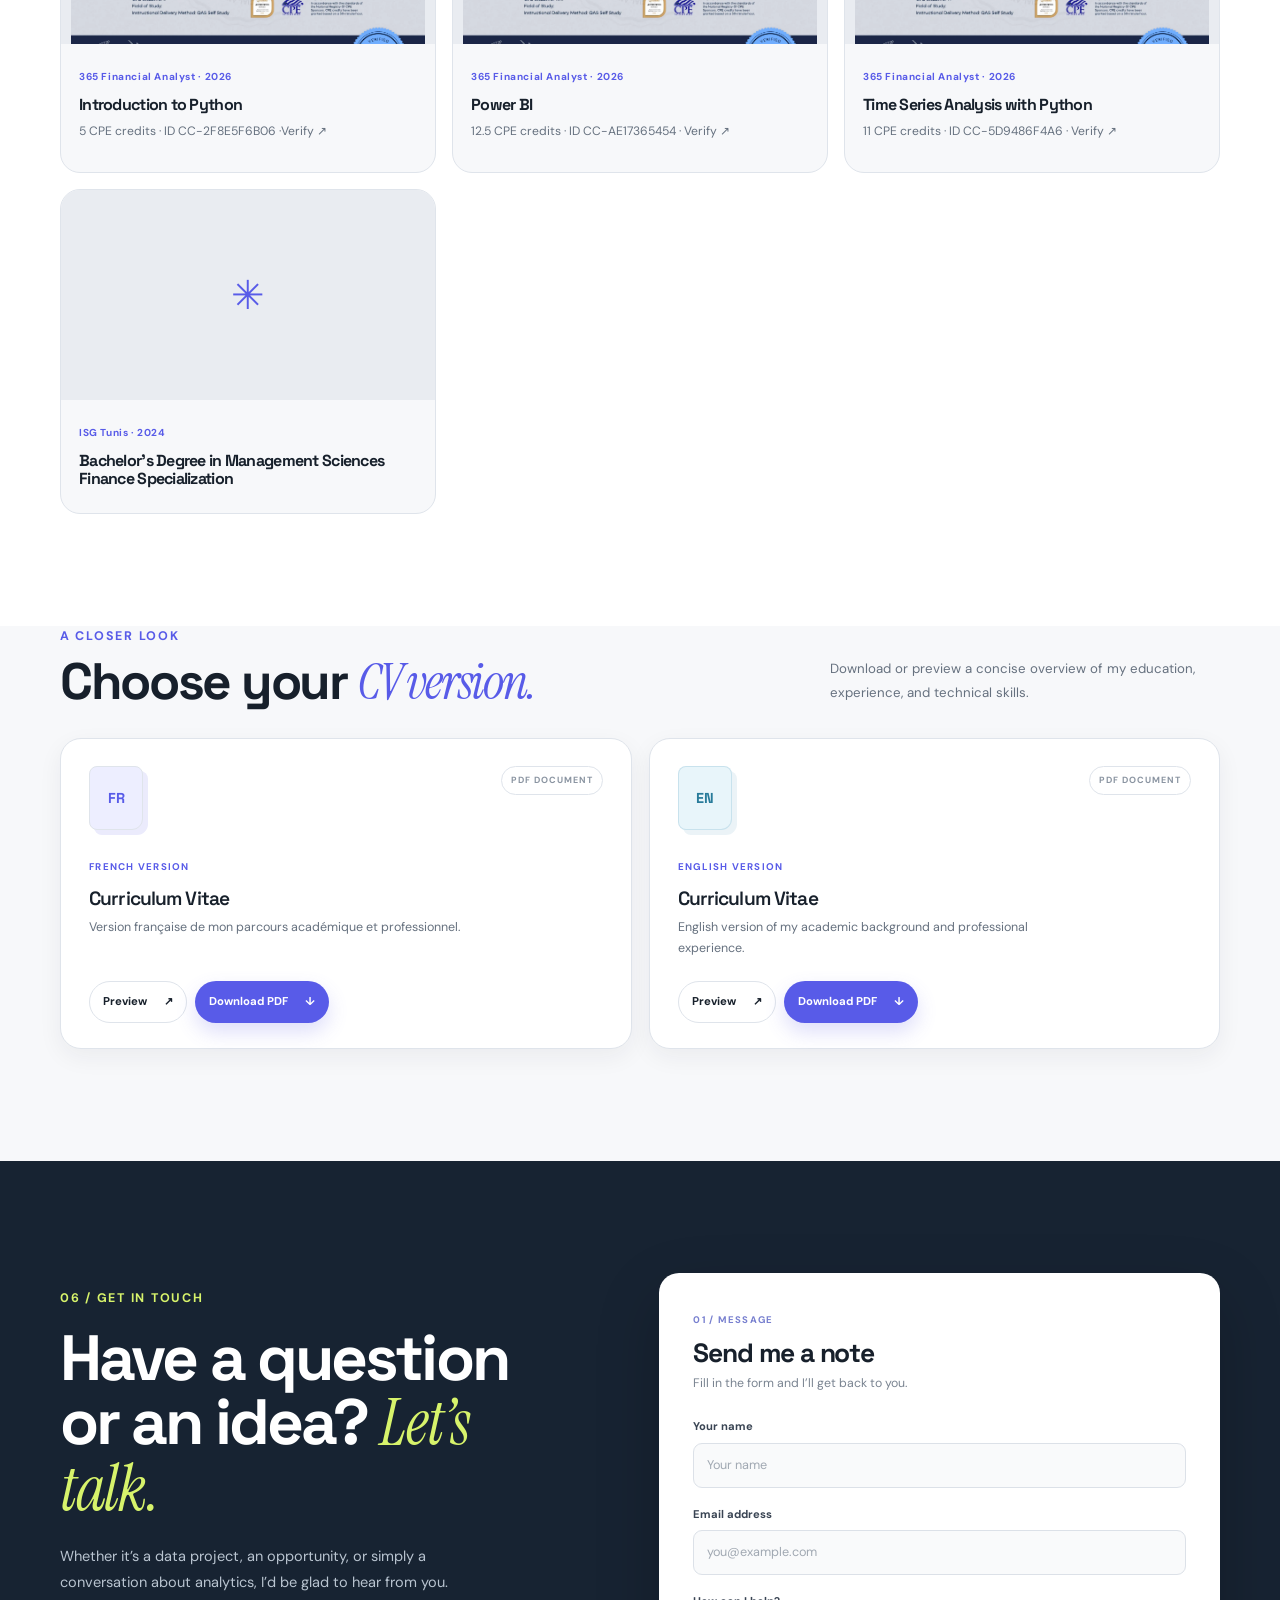
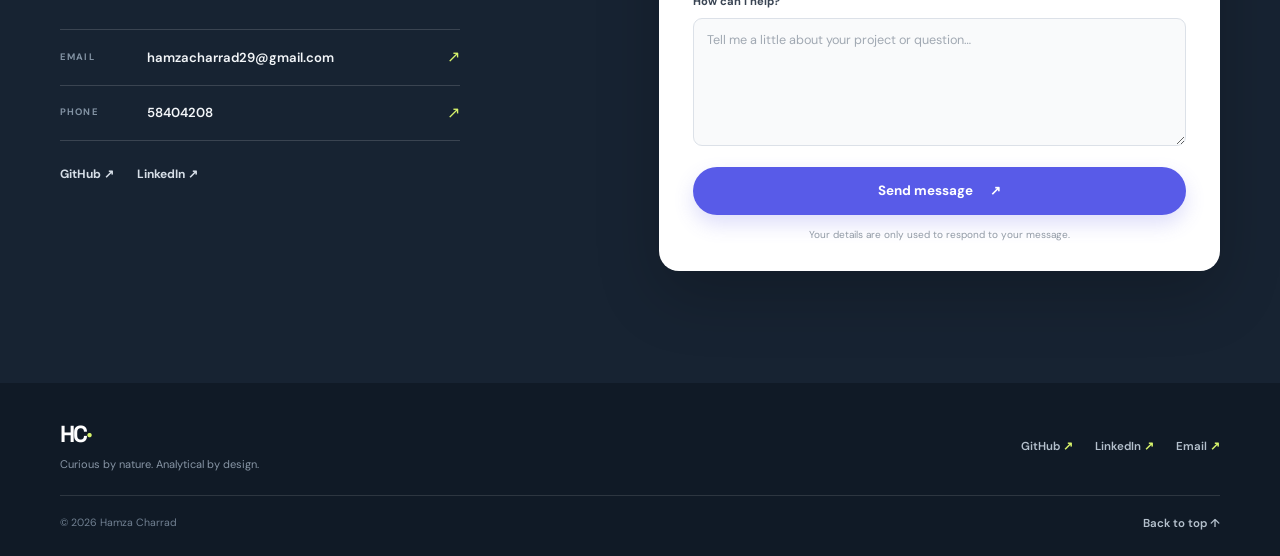
==== commit 70531966: "Add verification links for the Power BI and Time Series certificates Co-Authored-By: Claude Opus 5.5" ====
--- a/index.html
+++ b/index.html
@@ -633,18 +633,18 @@
             <div class="certification-body"><span class="certification-issuer">365 Financial Analyst · 2026</span><h3>Introduction to Python</h3><p>5 CPE credits · ID CC-2F8E5F6B06 ·<a href="https://learn.365financialanalyst.com/c/ee1b835fbd/" target="_blank" rel="noopener noreferrer">Verify ↗</a></p></div>
           </article>
 
-          <article class="certification-card" data-title="Power BI" data-issuer="365 Financial Analyst" data-date="November 2026" data-desc="Certificate of Achievement for completing all lessons and assessments of the Power BI course. 12.5 CPE credits. Certificate ID: CC-AE17365454." data-img="assets/images/certifications/365-power-bi.webp" data-verify="">
+          <article class="certification-card" data-title="Power BI" data-issuer="365 Financial Analyst" data-date="November 2026" data-desc="Certificate of Achievement for completing all lessons and assessments of the Power BI course. 12.5 CPE credits. Certificate ID: CC-AE17365454." data-img="assets/images/certifications/365-power-bi.webp" data-verify="https://learn.365financialanalyst.com/c/cf414cfa63/">
             <button class="certification-image" type="button" data-cert-open aria-label="Preview Power BI certificate">
               <img src="assets/images/certifications/365-power-bi.webp" alt="365 Financial Analyst Power BI certificate" width="1600" height="1125" loading="lazy" decoding="async">
             </button>
-            <div class="certification-body"><span class="certification-issuer">365 Financial Analyst · 2026</span><h3>Power BI</h3><p>12.5 CPE credits · ID CC-AE17365454</p></div>
-          </article>
-
-          <article class="certification-card" data-title="Time Series Analysis with Python" data-issuer="365 Financial Analyst" data-date="November 2026" data-desc="Certificate of Achievement for completing all lessons and assessments of the Time Series Analysis with Python course. 11 CPE credits. Certificate ID: CC-5D9486F4A6." data-img="assets/images/certifications/365-time-series-python.webp" data-verify="">
+            <div class="certification-body"><span class="certification-issuer">365 Financial Analyst · 2026</span><h3>Power BI</h3><p>12.5 CPE credits · ID CC-AE17365454 · <a href="https://learn.365financialanalyst.com/c/cf414cfa63/" target="_blank" rel="noopener noreferrer">Verify ↗</a></p></div>
+          </article>
+
+          <article class="certification-card" data-title="Time Series Analysis with Python" data-issuer="365 Financial Analyst" data-date="November 2026" data-desc="Certificate of Achievement for completing all lessons and assessments of the Time Series Analysis with Python course. 11 CPE credits. Certificate ID: CC-5D9486F4A6." data-img="assets/images/certifications/365-time-series-python.webp" data-verify="https://learn.365financialanalyst.com/c/fa18b0ec41/">
             <button class="certification-image" type="button" data-cert-open aria-label="Preview Time Series Analysis with Python certificate">
               <img src="assets/images/certifications/365-time-series-python.webp" alt="365 Financial Analyst Time Series Analysis with Python certificate" width="1600" height="1125" loading="lazy" decoding="async">
             </button>
-            <div class="certification-body"><span class="certification-issuer">365 Financial Analyst · 2026</span><h3>Time Series Analysis with Python</h3><p>11 CPE credits · ID CC-5D9486F4A6</p></div>
+            <div class="certification-body"><span class="certification-issuer">365 Financial Analyst · 2026</span><h3>Time Series Analysis with Python</h3><p>11 CPE credits · ID CC-5D9486F4A6 · <a href="https://learn.365financialanalyst.com/c/fa18b0ec41/" target="_blank" rel="noopener noreferrer">Verify ↗</a></p></div>
           </article>
 
           <article class="certification-card" data-title="Bachelor’s Degree in Management Sciences Finance Specialization" data-issuer="ISG Tunis" data-date="2024" data-desc="" data-img="" data-verify="">
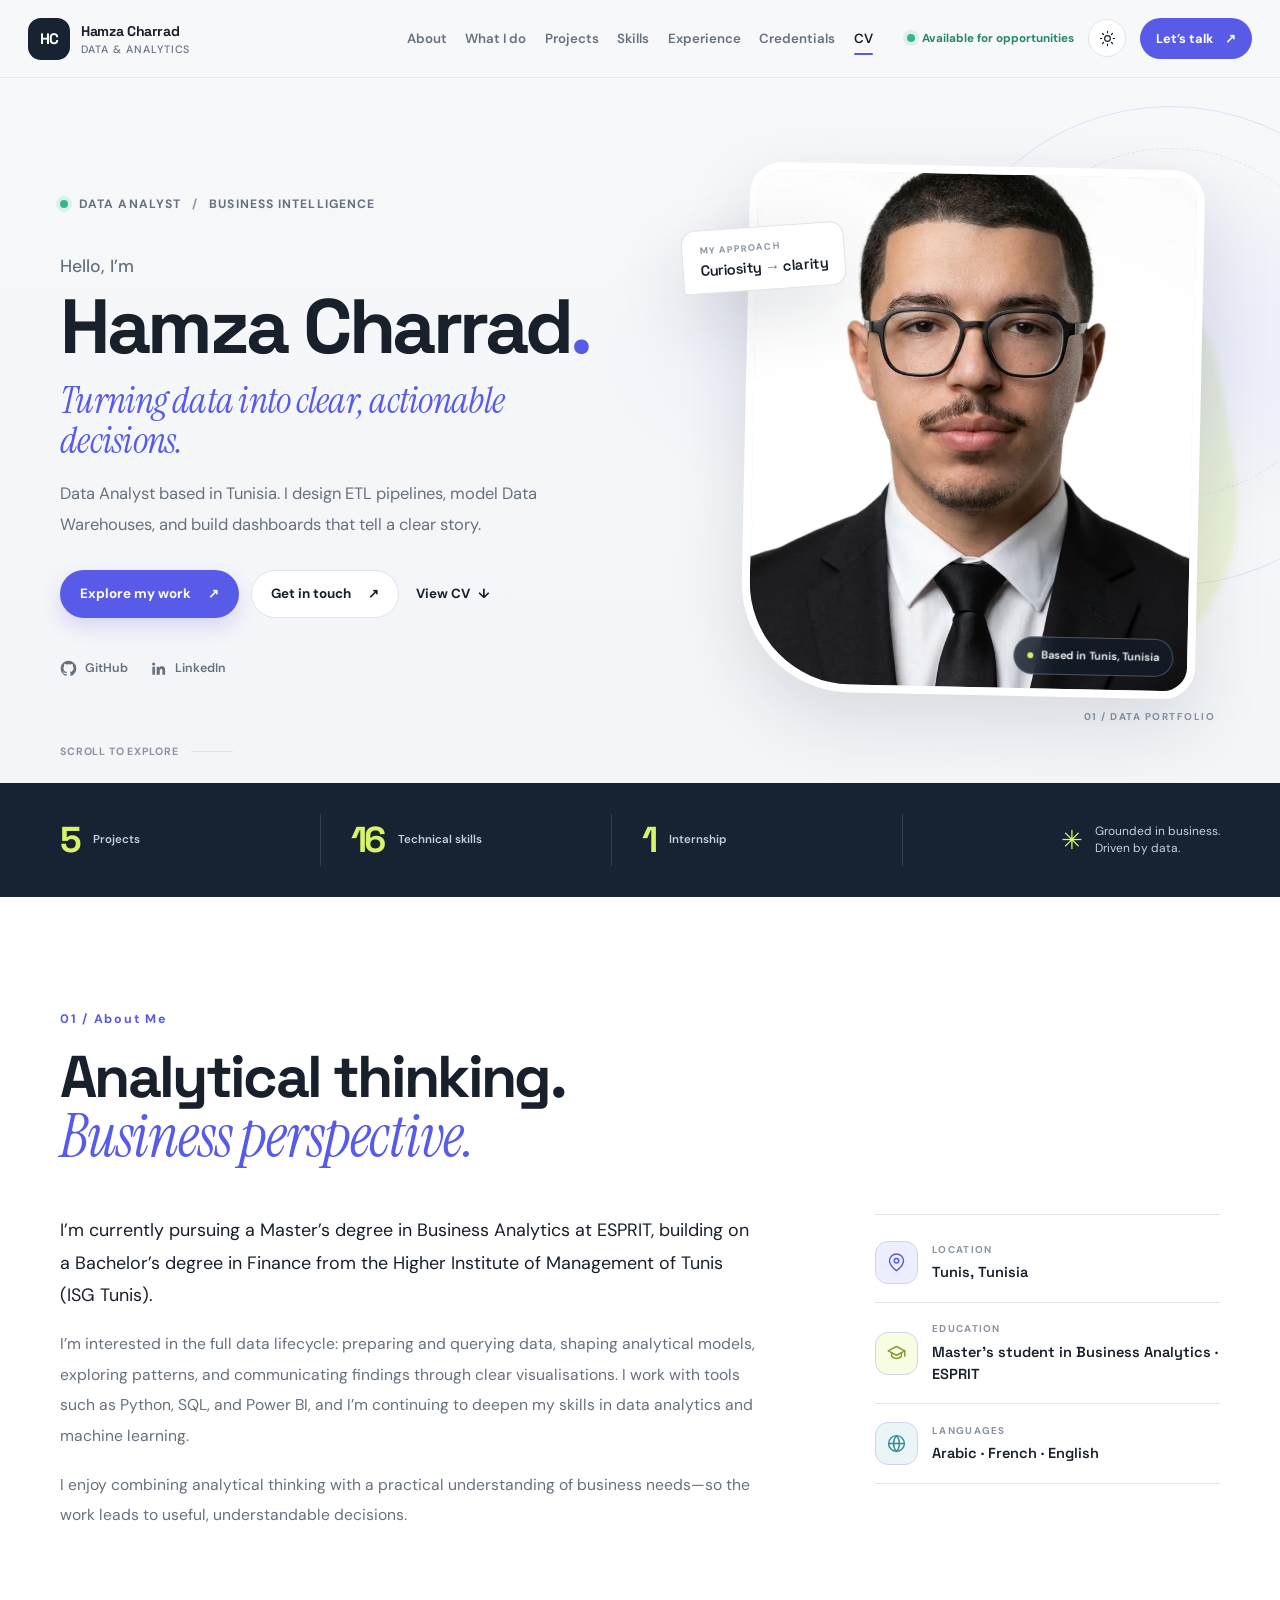
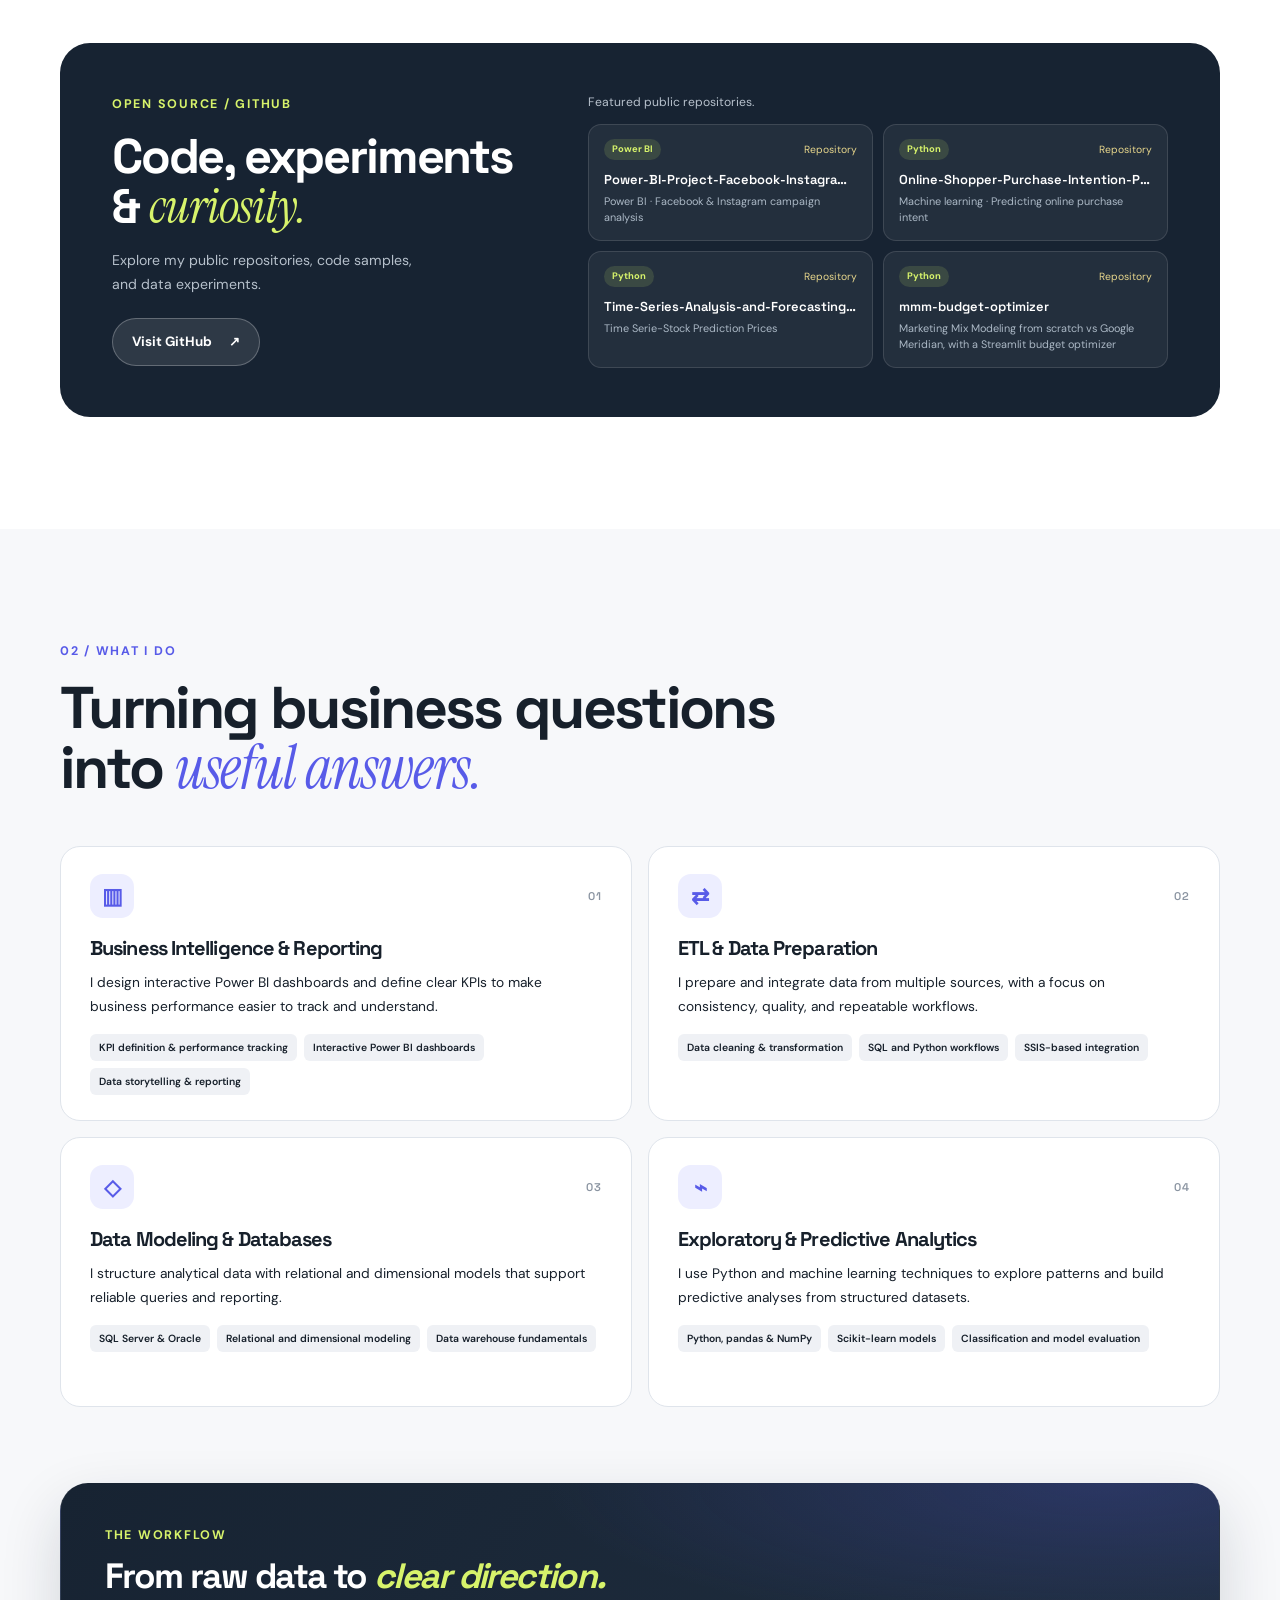
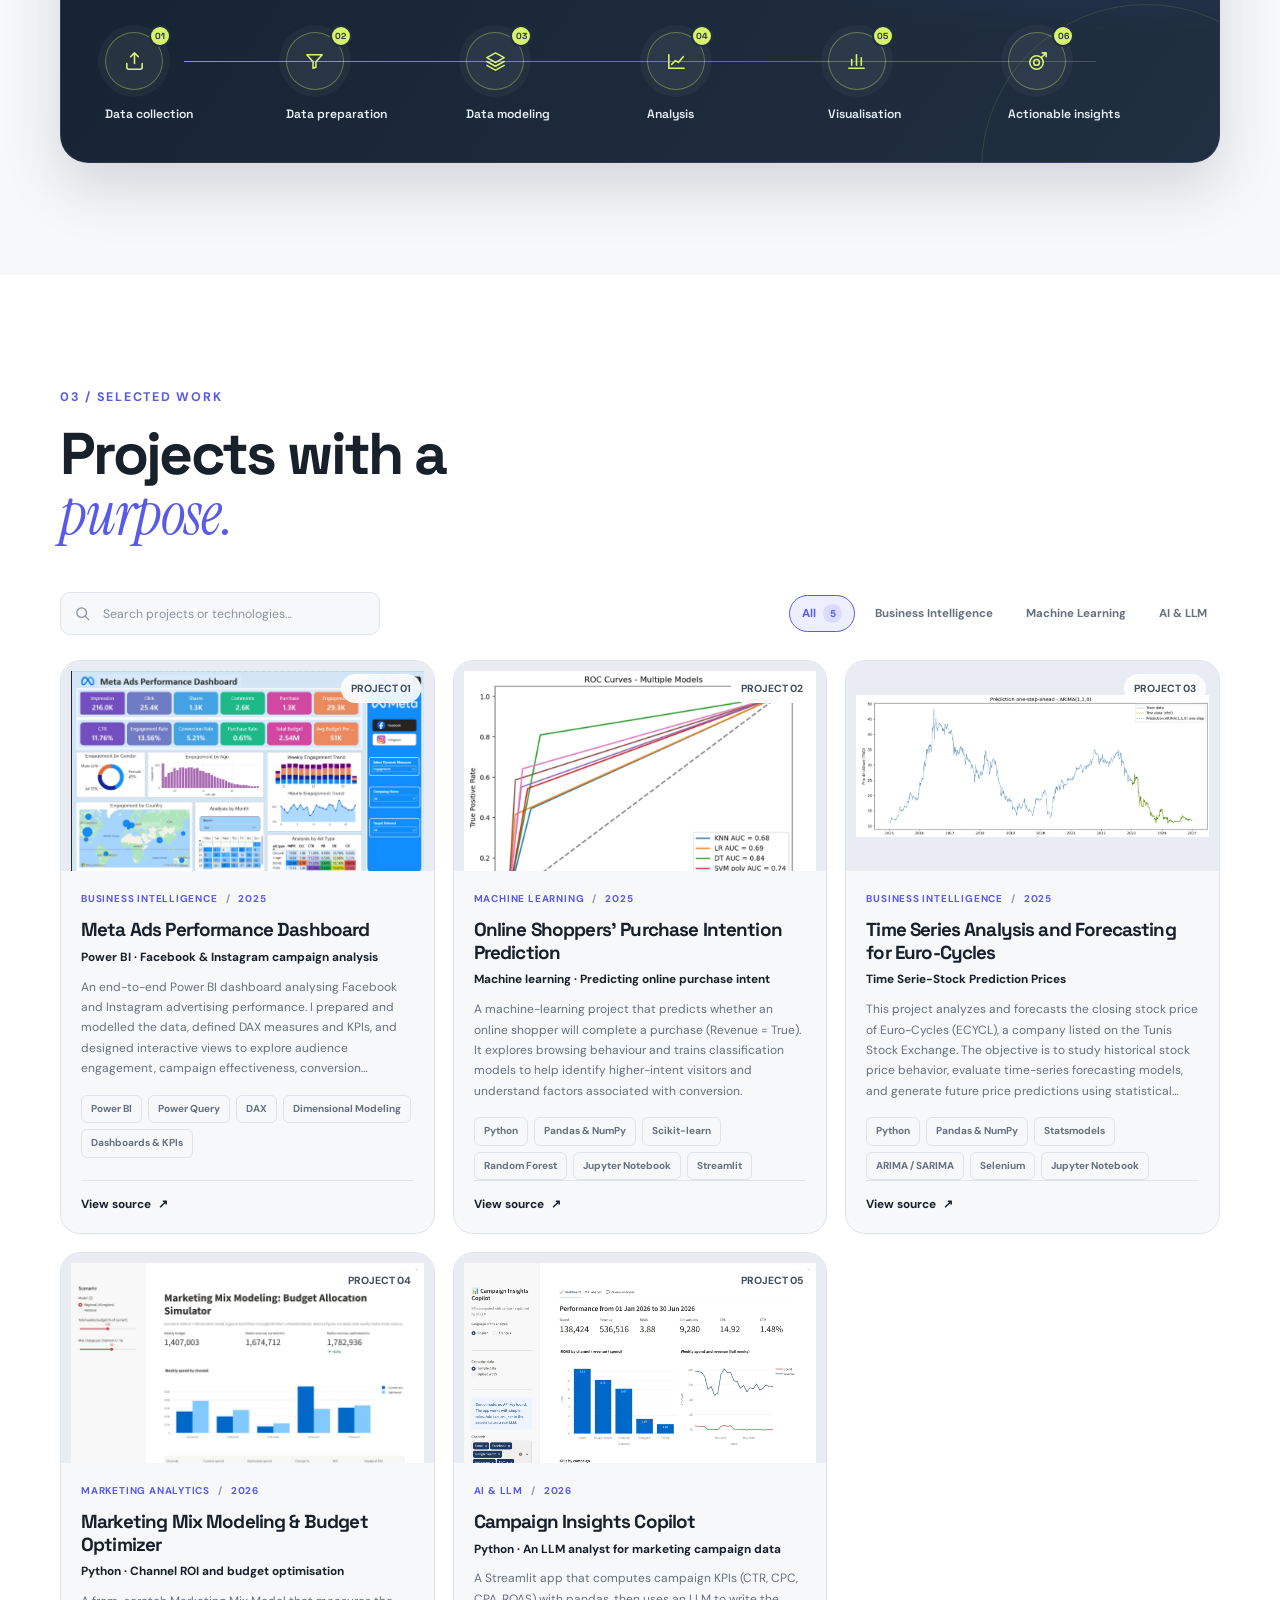
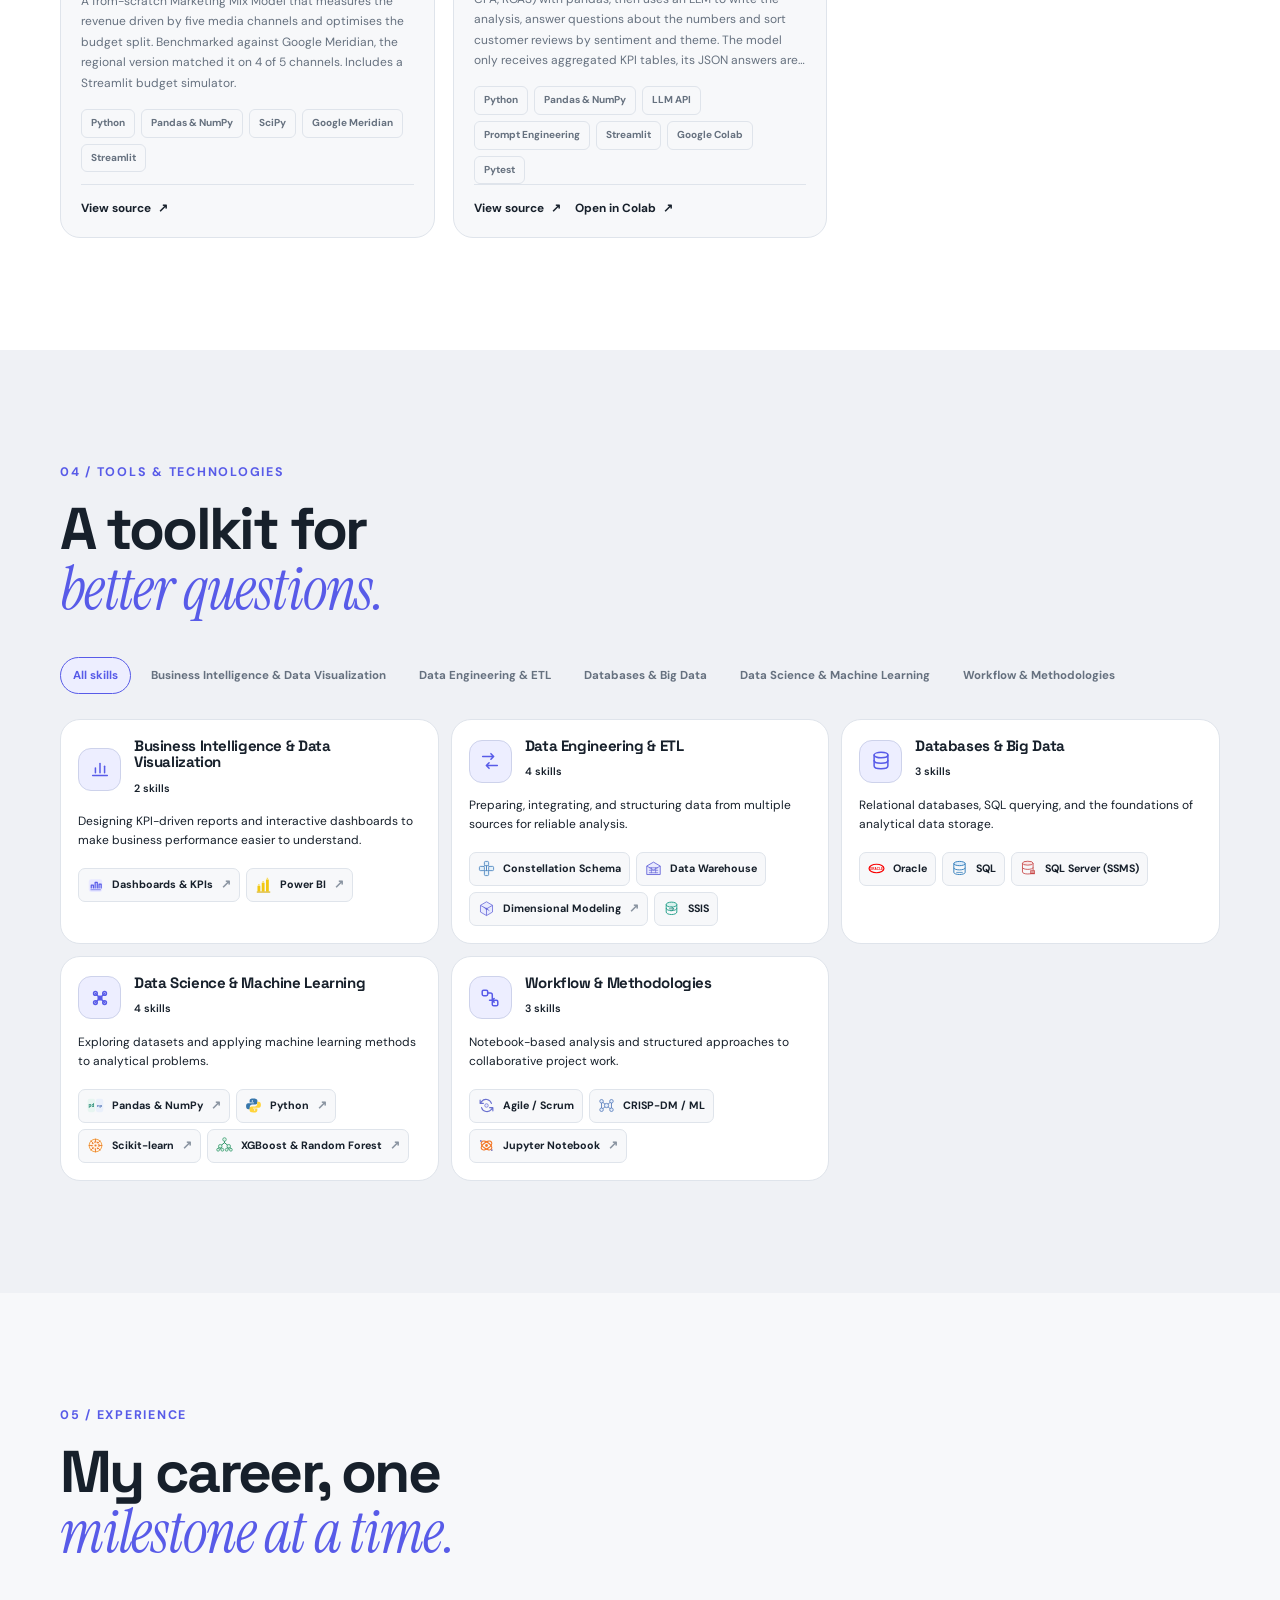
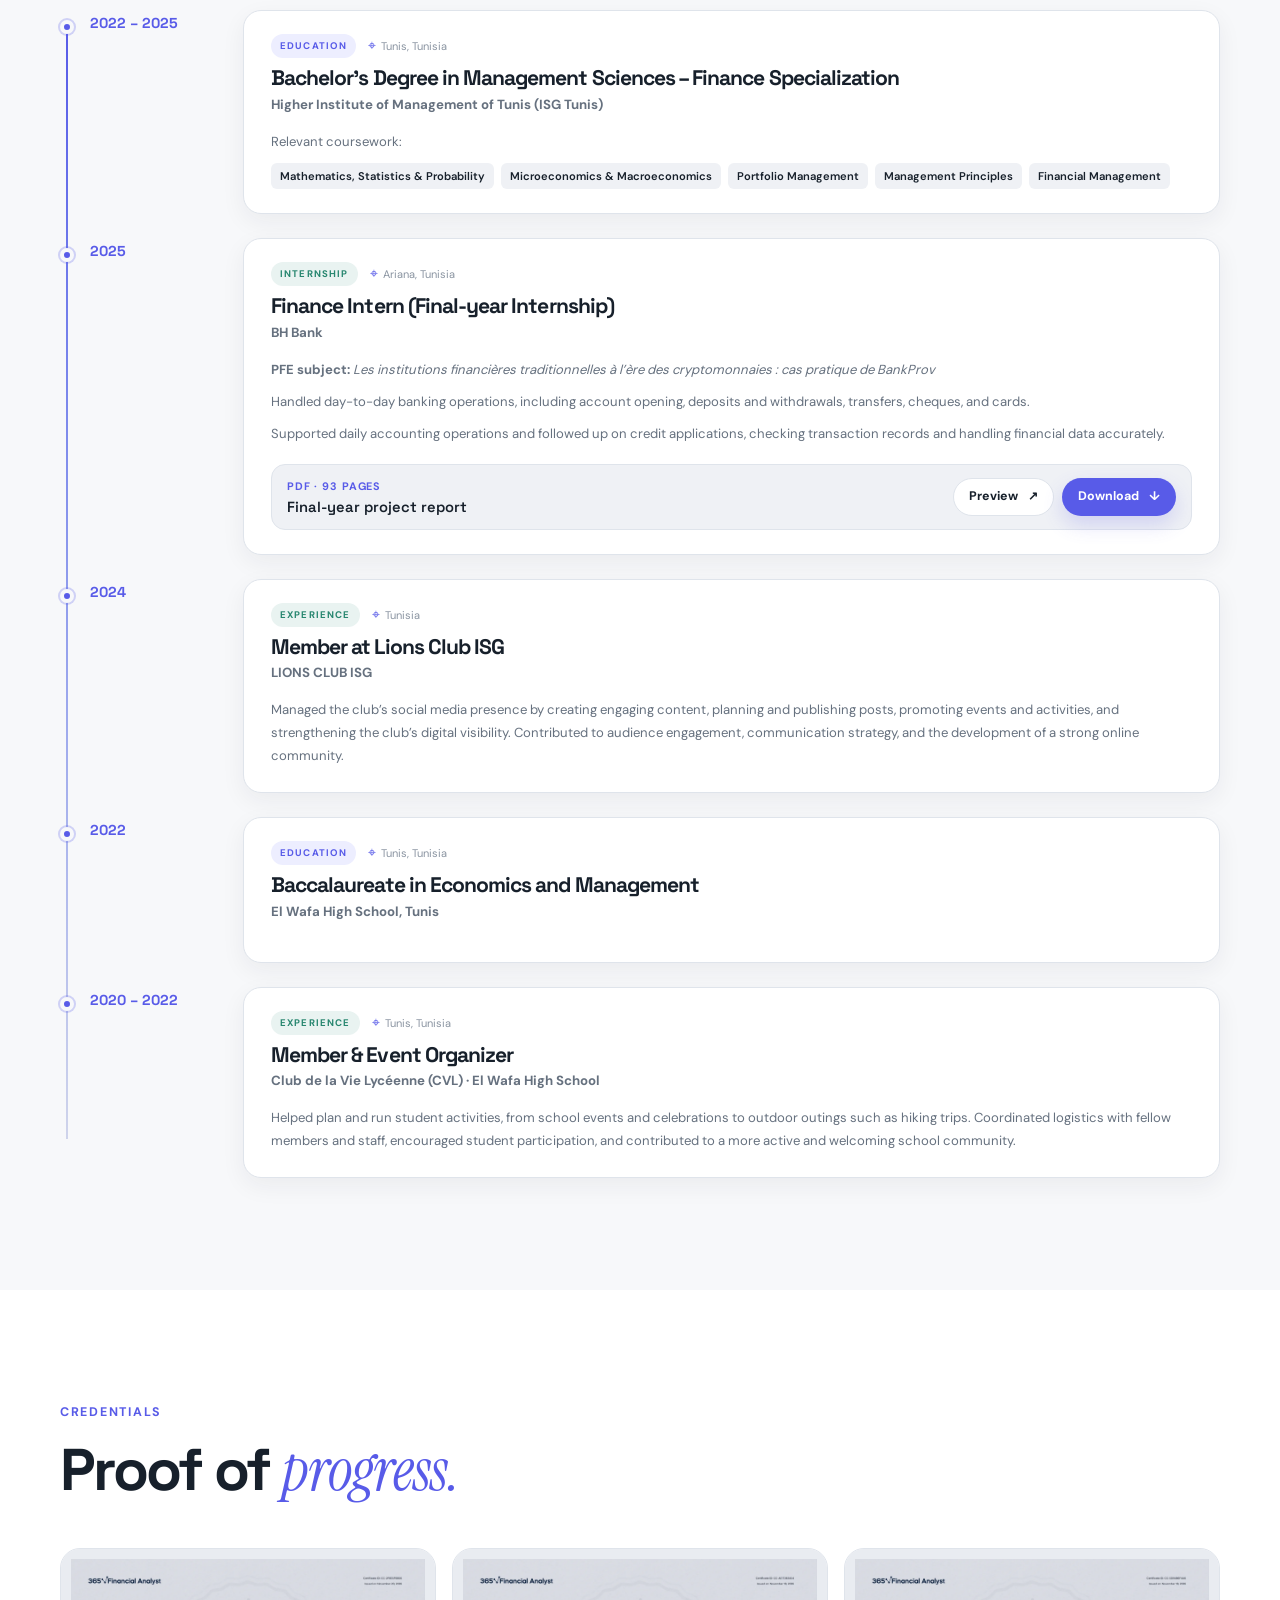
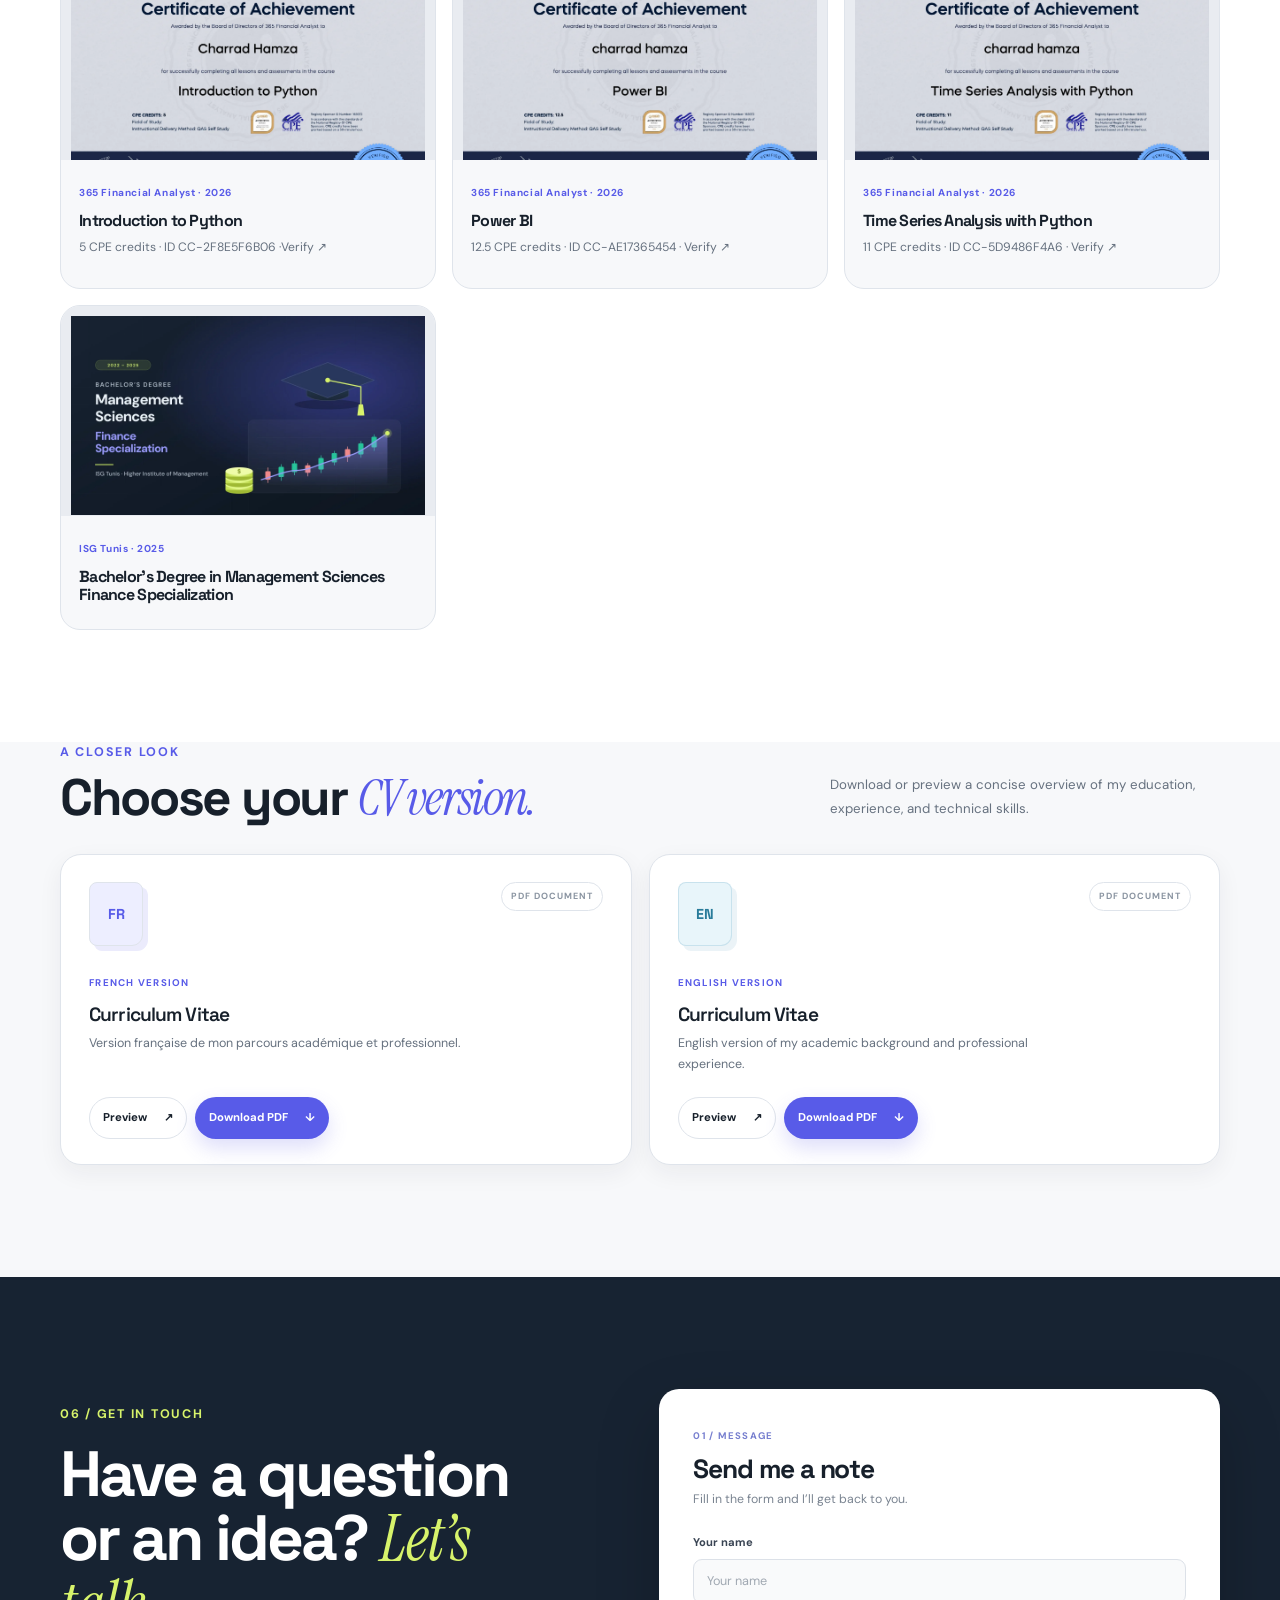
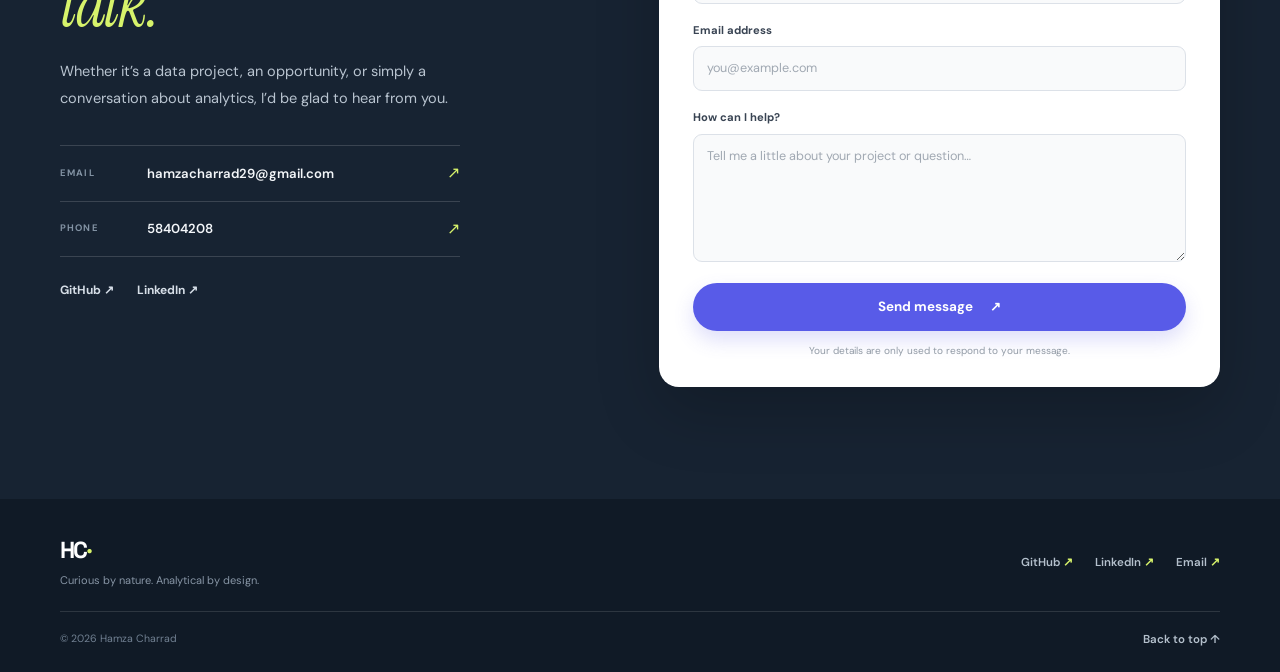
==== commit f2533f40: "Add PFE report and subject, degree image, and update internship year - BH Bank internship: add the P" ====
--- a/index.html
+++ b/index.html
@@ -578,13 +578,23 @@
           </article>
 
           <article class="experience-item">
-            <div class="experience-date">2024</div>
+            <div class="experience-date">2025</div>
             <div class="experience-content">
               <div class="experience-topline"><span class="experience-type">INTERNSHIP</span><span class="experience-location">Ariana, Tunisia</span></div>
               <h3>Finance Intern (Final-year Internship)</h3>
               <p class="experience-company">BH Bank</p>
-              <div class="experience-description"><p>Handled day-to-day banking operations, including account opening, deposits and withdrawals, transfers, cheques, and cards.</p>
+              <div class="experience-description"><p><strong>PFE subject:</strong> <em lang="fr">Les institutions financières traditionnelles à l’ère des cryptomonnaies : cas pratique de BankProv</em></p>
+<p>Handled day-to-day banking operations, including account opening, deposits and withdrawals, transfers, cheques, and cards.</p>
 <p>Supported daily accounting operations and followed up on credit applications, checking transaction records and handling financial data accurately.</p></div>
+              <div class="pfe-files">
+                <div class="pfe-file">
+                  <div class="pfe-file-copy"><span class="pfe-file-type">PDF · 93 pages</span><strong>Final-year project report</strong></div>
+                  <div class="pfe-file-actions">
+                    <button type="button" class="button button-secondary" data-open-cv data-src="assets/pfe/Rapport_PFE_Hamza_Charrad.pdf" data-title="PFE report — Traditional financial institutions in the crypto era (BankProv)">Preview <span aria-hidden="true">↗</span></button>
+                    <a class="button button-primary" href="assets/pfe/Rapport_PFE_Hamza_Charrad.pdf" download="Rapport_PFE_Hamza_Charrad.pdf">Download <span aria-hidden="true">↓</span></a>
+                  </div>
+                </div>
+              </div>
             </div>
           </article>
 
@@ -647,11 +657,11 @@
             <div class="certification-body"><span class="certification-issuer">365 Financial Analyst · 2026</span><h3>Time Series Analysis with Python</h3><p>11 CPE credits · ID CC-5D9486F4A6 · <a href="https://learn.365financialanalyst.com/c/fa18b0ec41/" target="_blank" rel="noopener noreferrer">Verify ↗</a></p></div>
           </article>
 
-          <article class="certification-card" data-title="Bachelor’s Degree in Management Sciences Finance Specialization" data-issuer="ISG Tunis" data-date="2024" data-desc="" data-img="" data-verify="">
+          <article class="certification-card" data-title="Bachelor’s Degree in Management Sciences Finance Specialization" data-issuer="ISG Tunis" data-date="2025" data-desc="Bachelor’s Degree in Management Sciences, Finance Specialization, from the Higher Institute of Management of Tunis (ISG Tunis), 2022–2025." data-img="assets/images/education/bachelor-finance-isg.webp" data-verify="">
             <button class="certification-image" type="button" data-cert-open aria-label="Preview Bachelor’s Degree in Management Sciences Finance Specialization">
-              <span aria-hidden="true">✳</span>
+              <img src="assets/images/education/bachelor-finance-isg.webp" alt="Bachelor’s Degree in Management Sciences, Finance Specialization, ISG Tunis: graduation cap above a rising market chart" width="1600" height="900" loading="lazy" decoding="async">
             </button>
-            <div class="certification-body"><span class="certification-issuer">ISG Tunis · 2024</span><h3>Bachelor’s Degree in Management Sciences Finance Specialization</h3></div>
+            <div class="certification-body"><span class="certification-issuer">ISG Tunis · 2025</span><h3>Bachelor’s Degree in Management Sciences Finance Specialization</h3></div>
           </article>
 
       </div>
--- a/assets/css/style.css
+++ b/assets/css/style.css
@@ -658,3 +658,12 @@
 .career-timeline .experience-type.is-education { background: var(--accent-soft); color: var(--accent); }
 .experience-list-items { display: flex; flex-wrap: wrap; gap: 7px; padding: 0; margin: 2px 0 0; list-style: none; }
 .experience-list-items li { padding: 5px 9px; border-radius: 6px; background: var(--surface-soft); color: var(--text); font-size: .7rem; font-weight: 600; line-height: 1.5; }
+
+/* Final-year project (PFE) files inside the BH Bank timeline card */
+.pfe-files { display: grid; gap: 10px; margin-top: 18px; }
+.pfe-file { display: flex; flex-wrap: wrap; align-items: center; justify-content: space-between; gap: 12px 18px; padding: 13px 15px; border: 1px solid var(--border); border-radius: 14px; background: var(--surface-soft); }
+.pfe-file-copy { display: grid; gap: 2px; }
+.pfe-file-copy strong { color: var(--text); font: 600 .92rem var(--font-display); }
+.pfe-file-type { color: var(--accent); font-size: .68rem; font-weight: 700; letter-spacing: .08em; text-transform: uppercase; }
+.pfe-file-actions { display: flex; flex-wrap: wrap; gap: 8px; }
+.pfe-file-actions .button { min-height: 38px; padding: 8px 15px; gap: 10px; font-size: .78rem; }
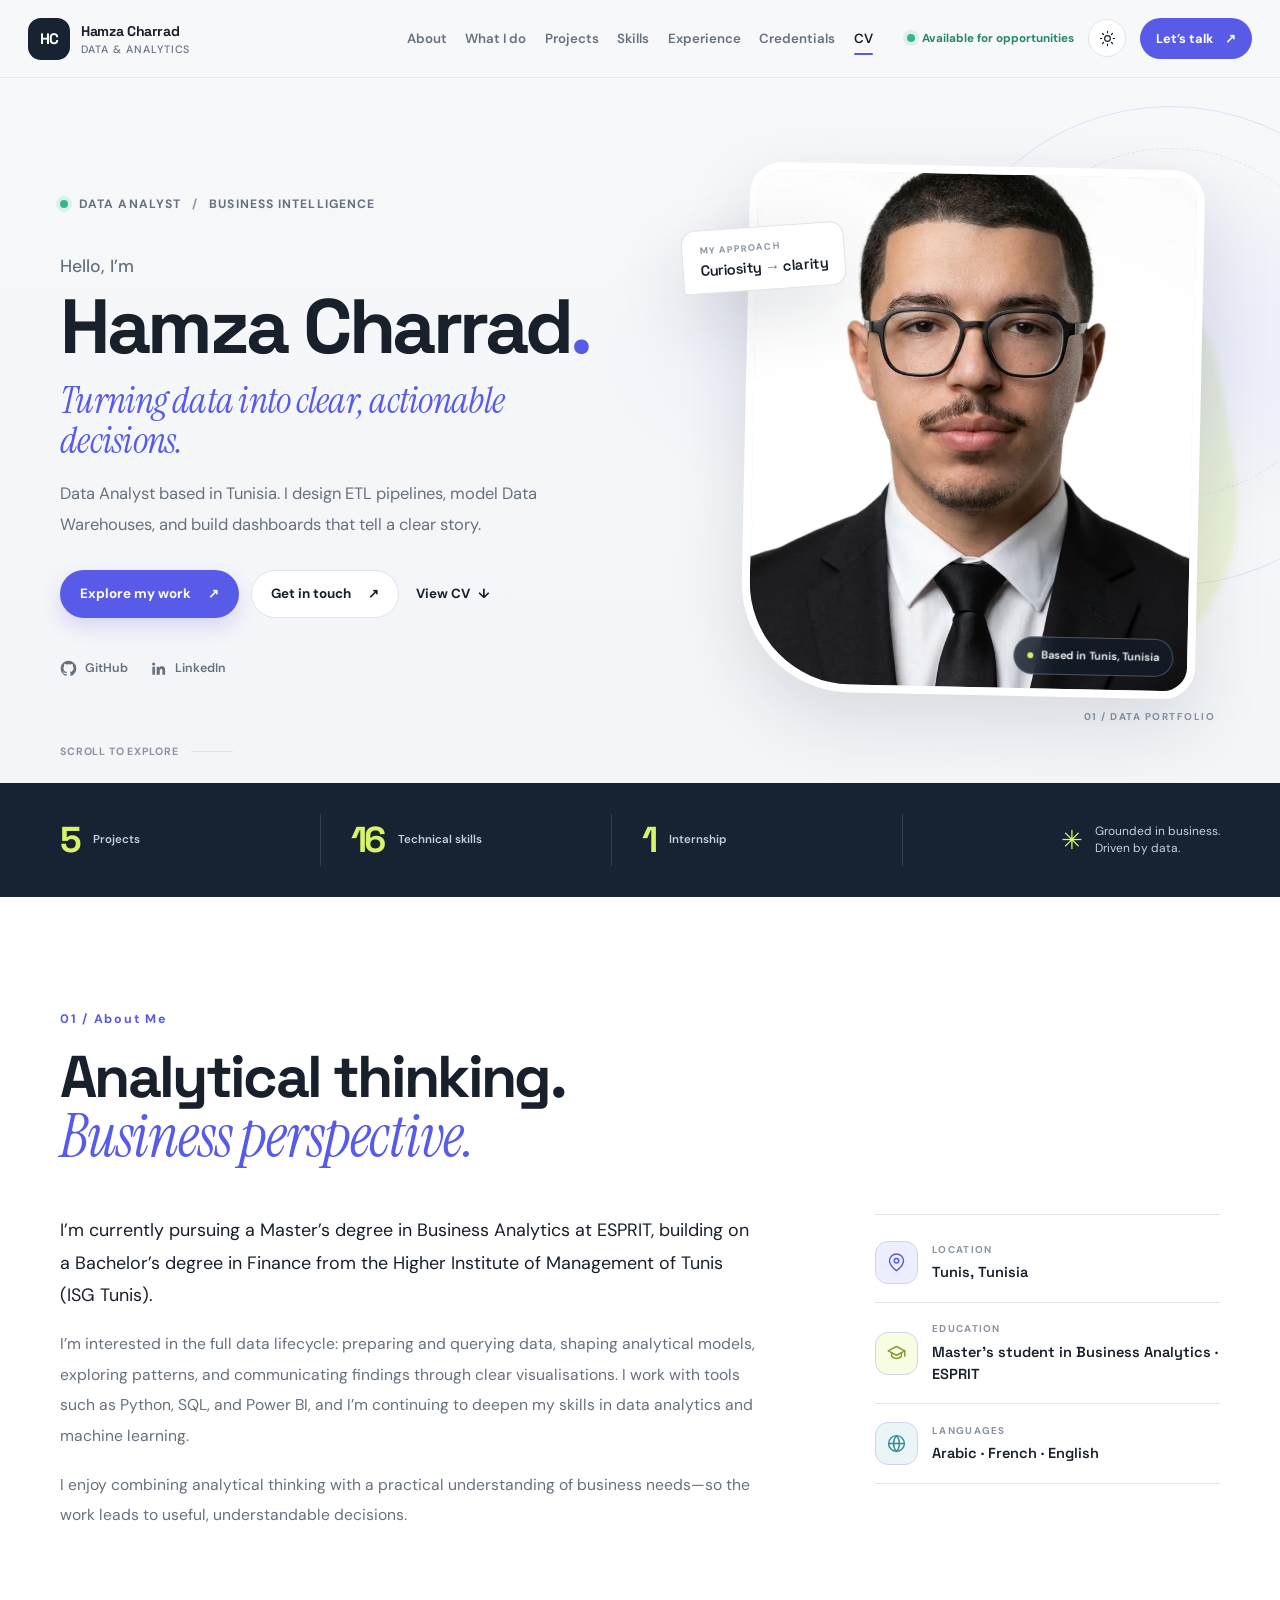
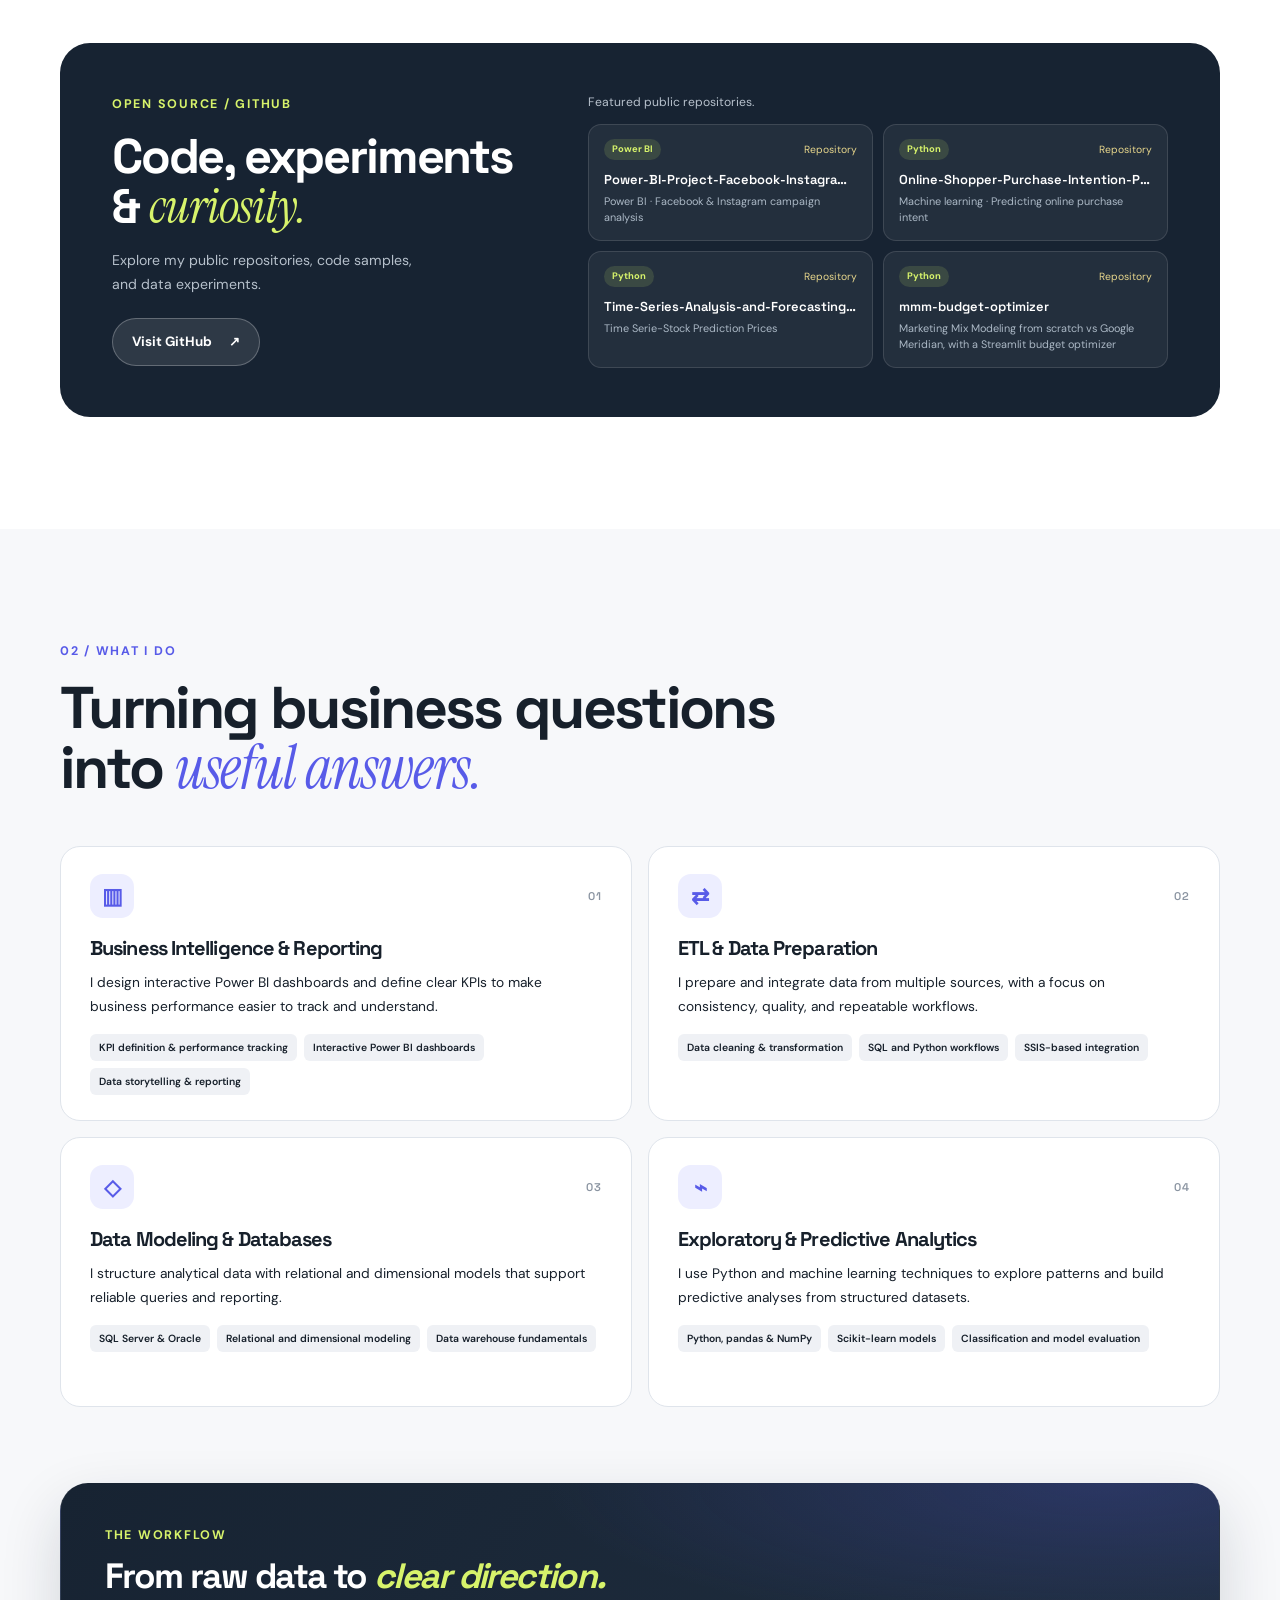
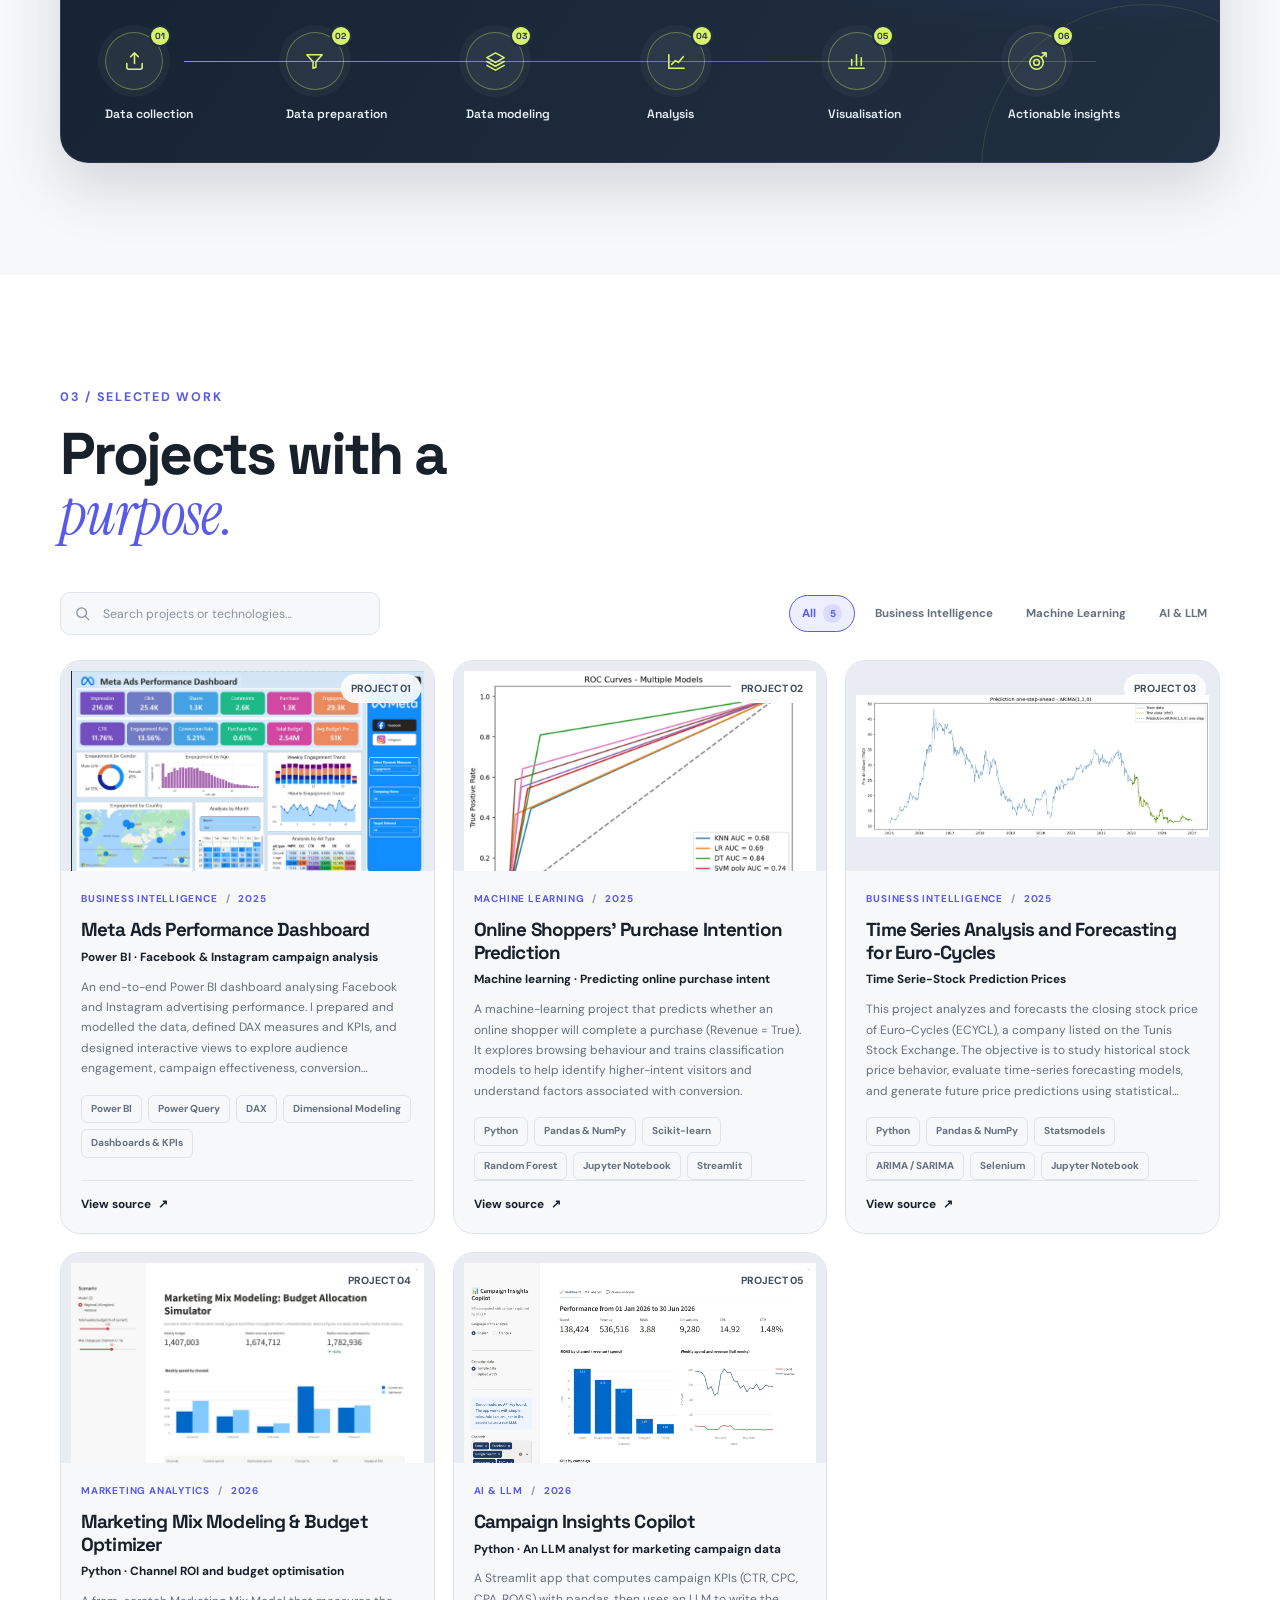
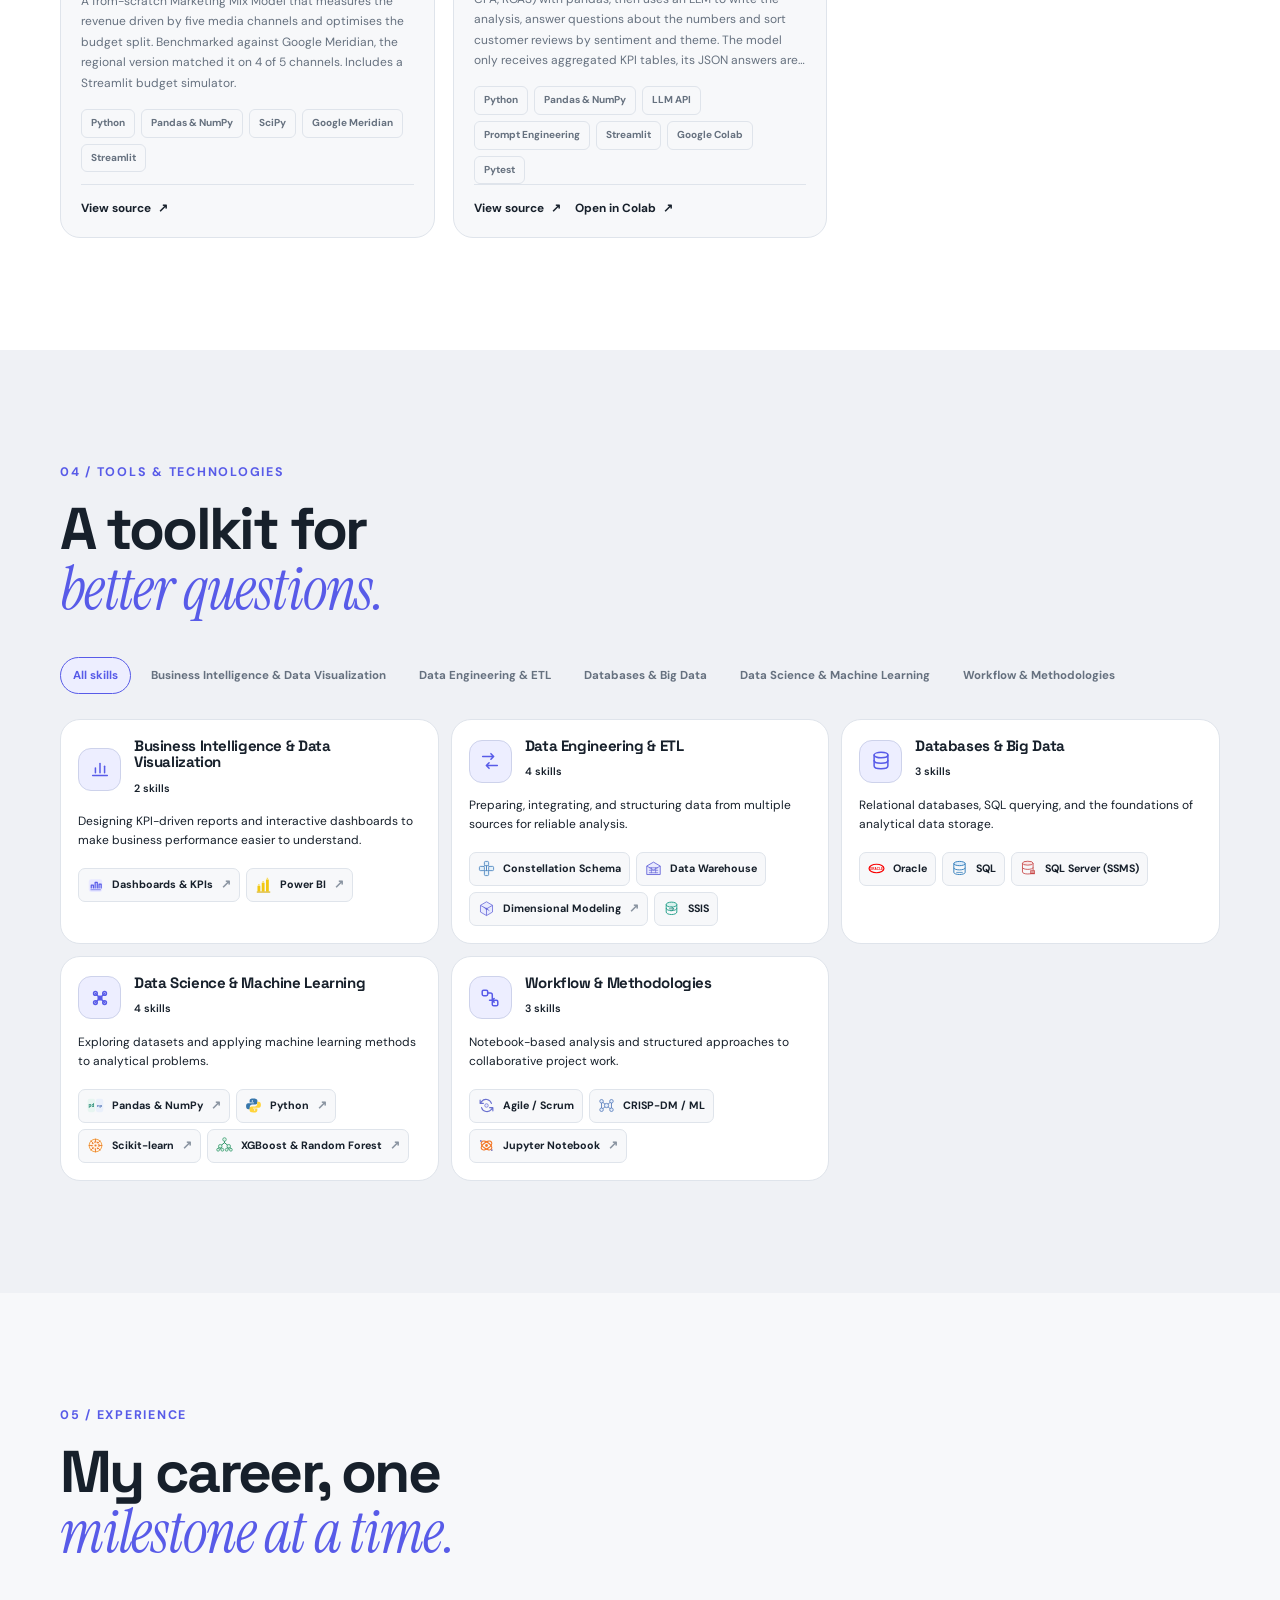
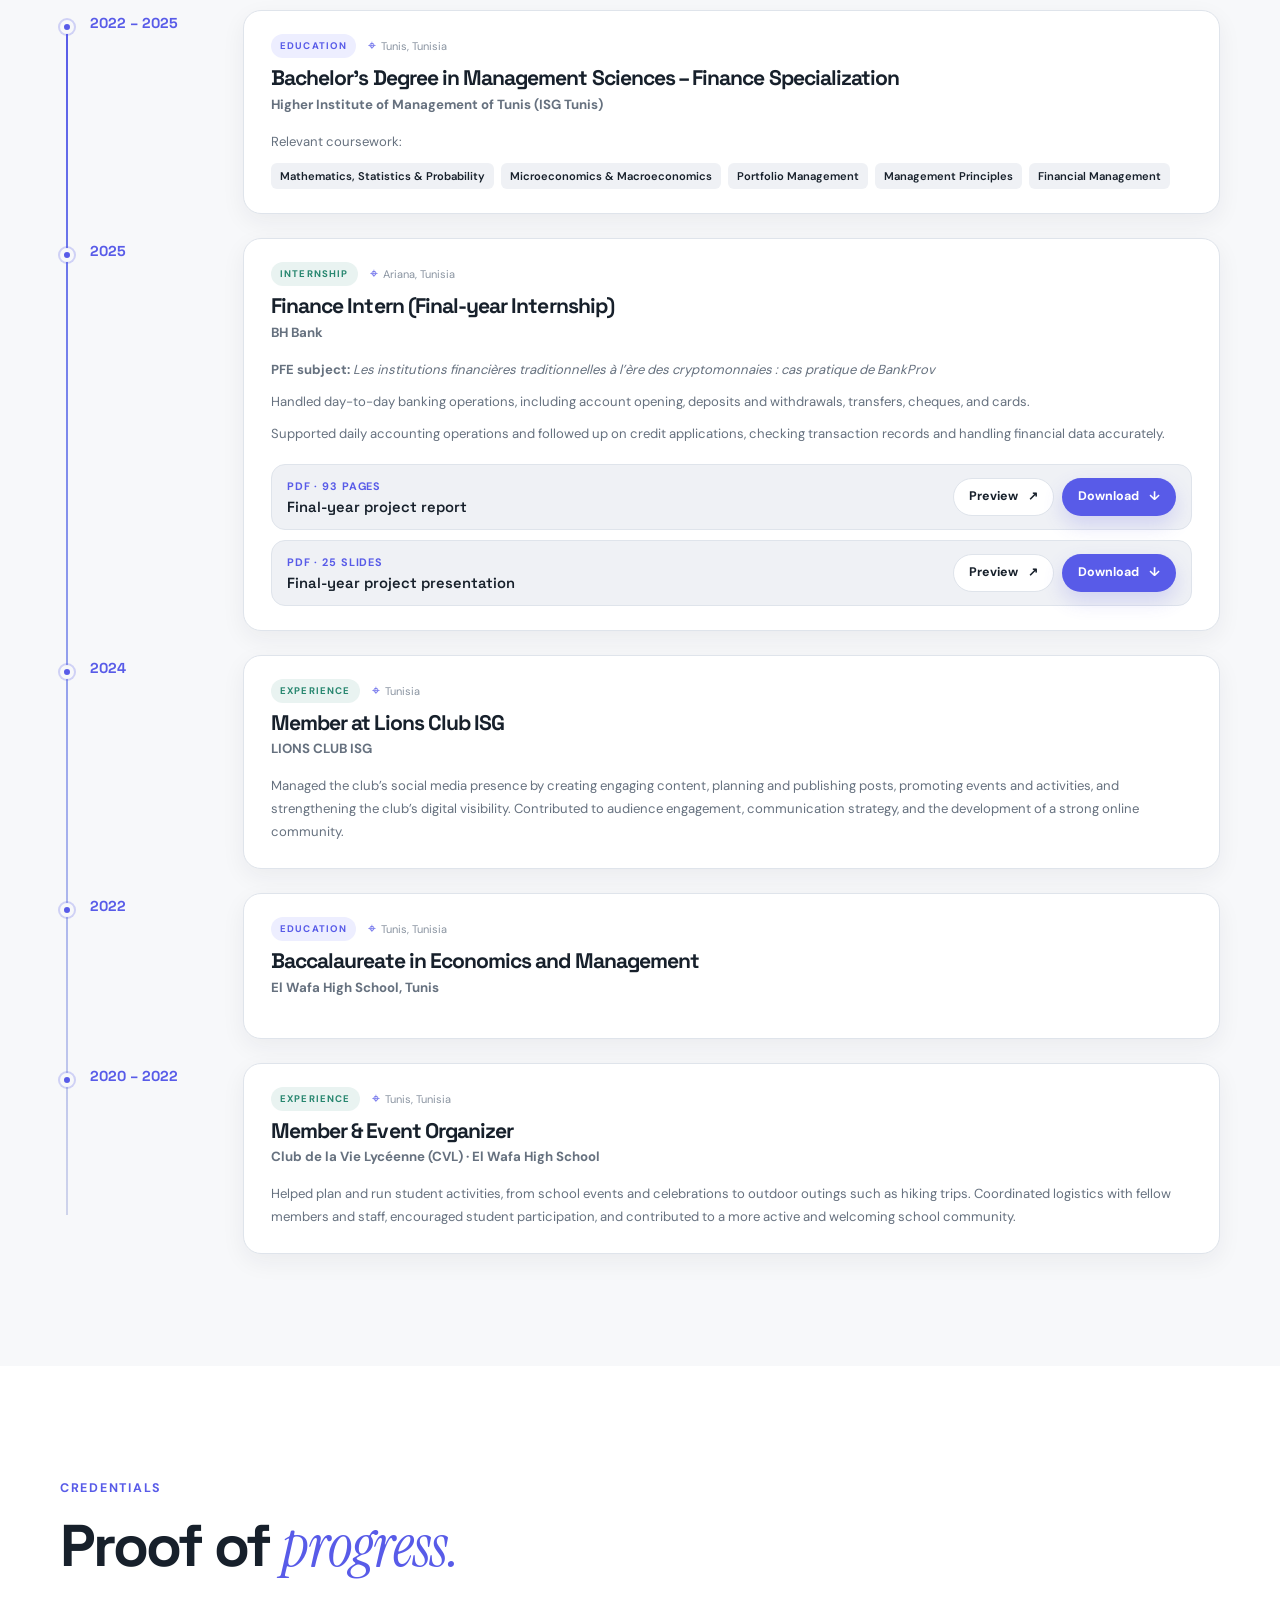
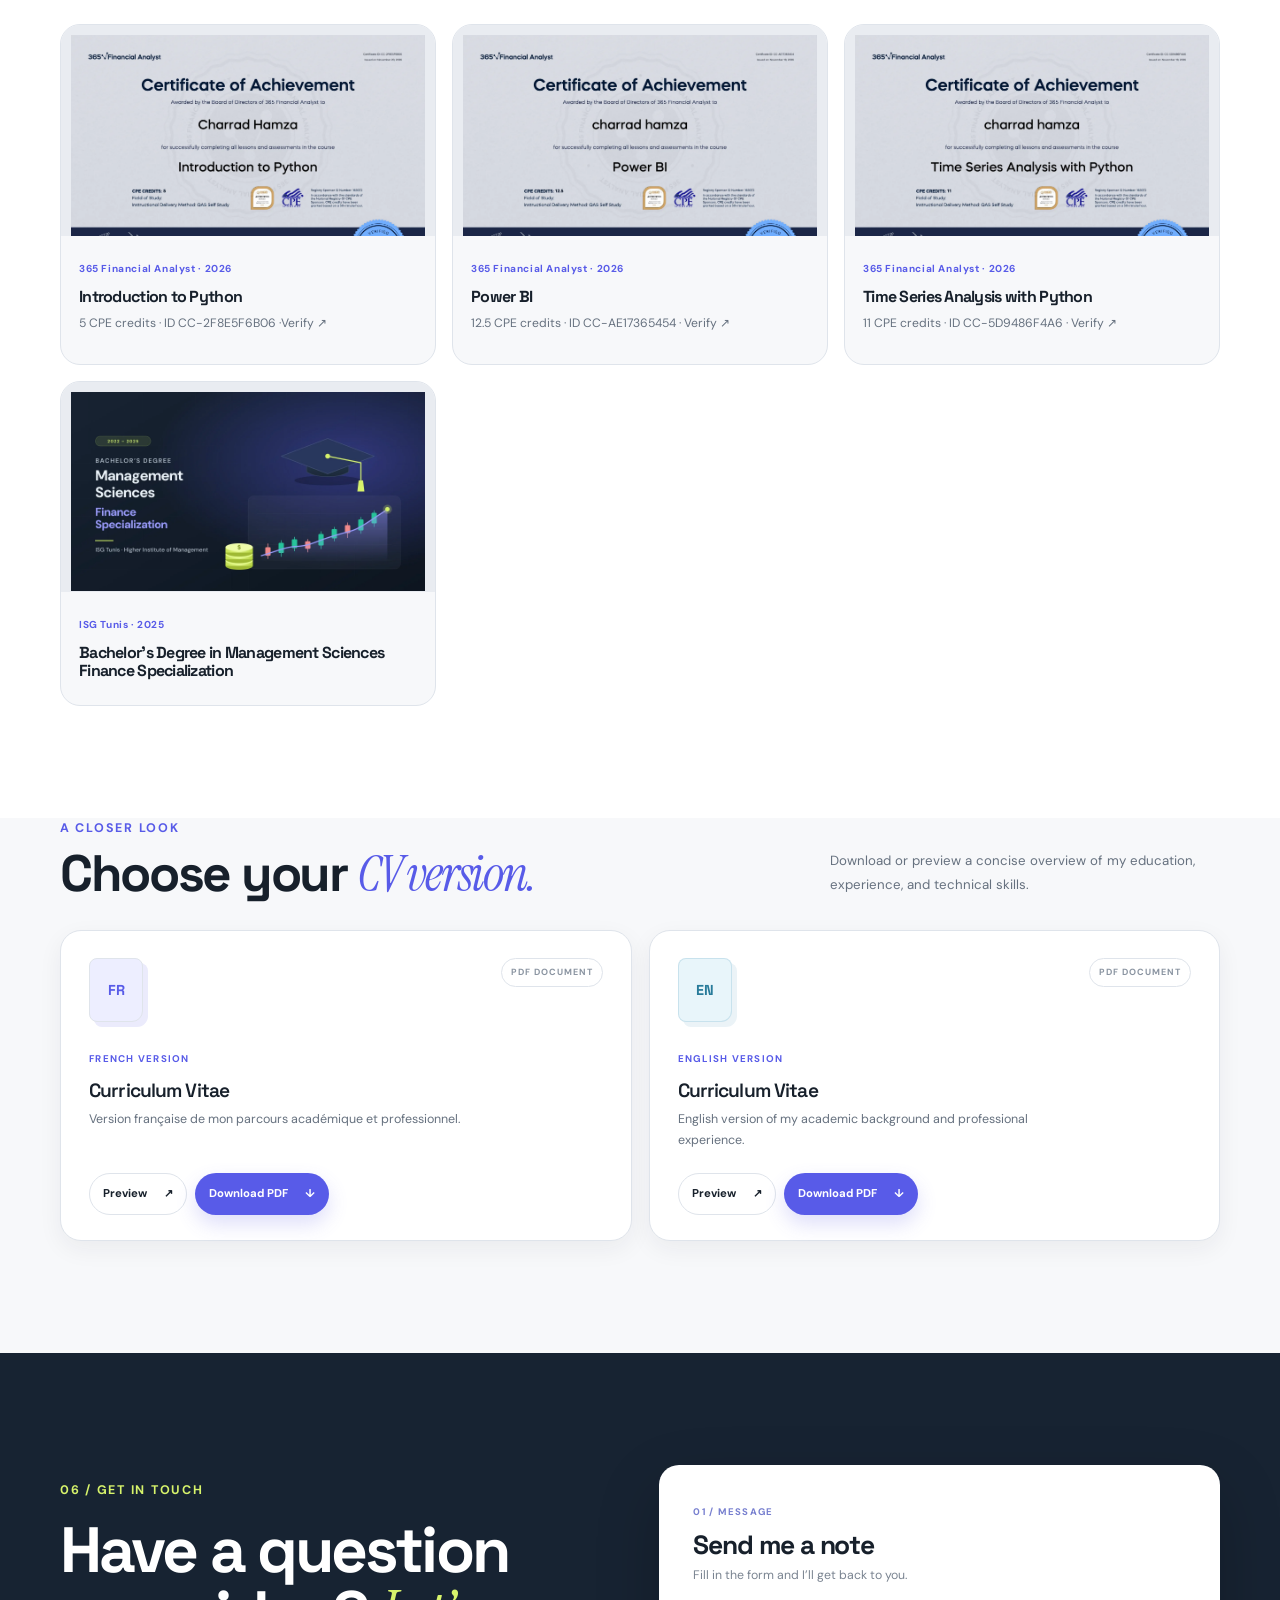
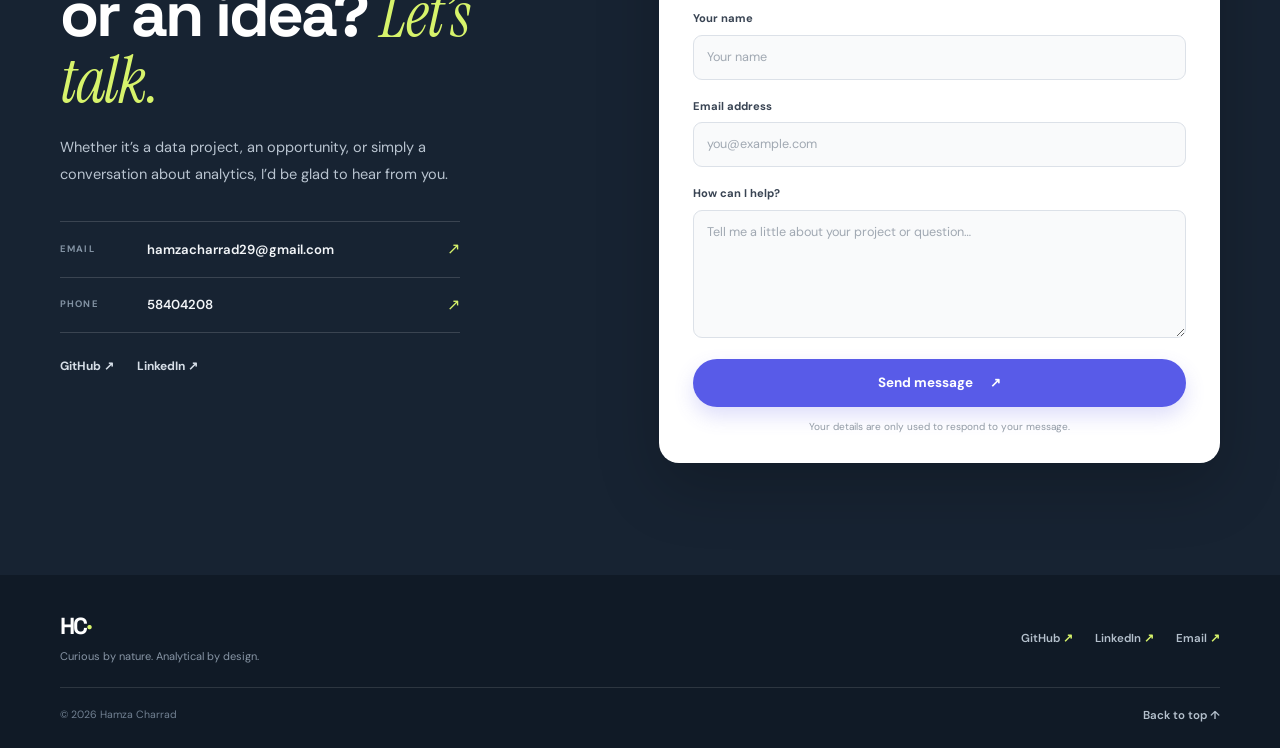
==== commit 873ad20f: "Add PFE presentation to the BH Bank internship entry Co-Authored-By: Claude Opus 5.5 <noreply@anthro" ====
--- a/index.html
+++ b/index.html
@@ -594,6 +594,13 @@
                     <a class="button button-primary" href="assets/pfe/Rapport_PFE_Hamza_Charrad.pdf" download="Rapport_PFE_Hamza_Charrad.pdf">Download <span aria-hidden="true">↓</span></a>
                   </div>
                 </div>
+                <div class="pfe-file">
+                  <div class="pfe-file-copy"><span class="pfe-file-type">PDF · 25 slides</span><strong>Final-year project presentation</strong></div>
+                  <div class="pfe-file-actions">
+                    <button type="button" class="button button-secondary" data-open-cv data-src="assets/pfe/Presentation_PFE_Hamza_Charrad.pdf" data-title="PFE presentation — Traditional financial institutions in the crypto era (BankProv)">Preview <span aria-hidden="true">↗</span></button>
+                    <a class="button button-primary" href="assets/pfe/Presentation_PFE_Hamza_Charrad.pdf" download="Presentation_PFE_Hamza_Charrad.pdf">Download <span aria-hidden="true">↓</span></a>
+                  </div>
+                </div>
               </div>
             </div>
           </article>
